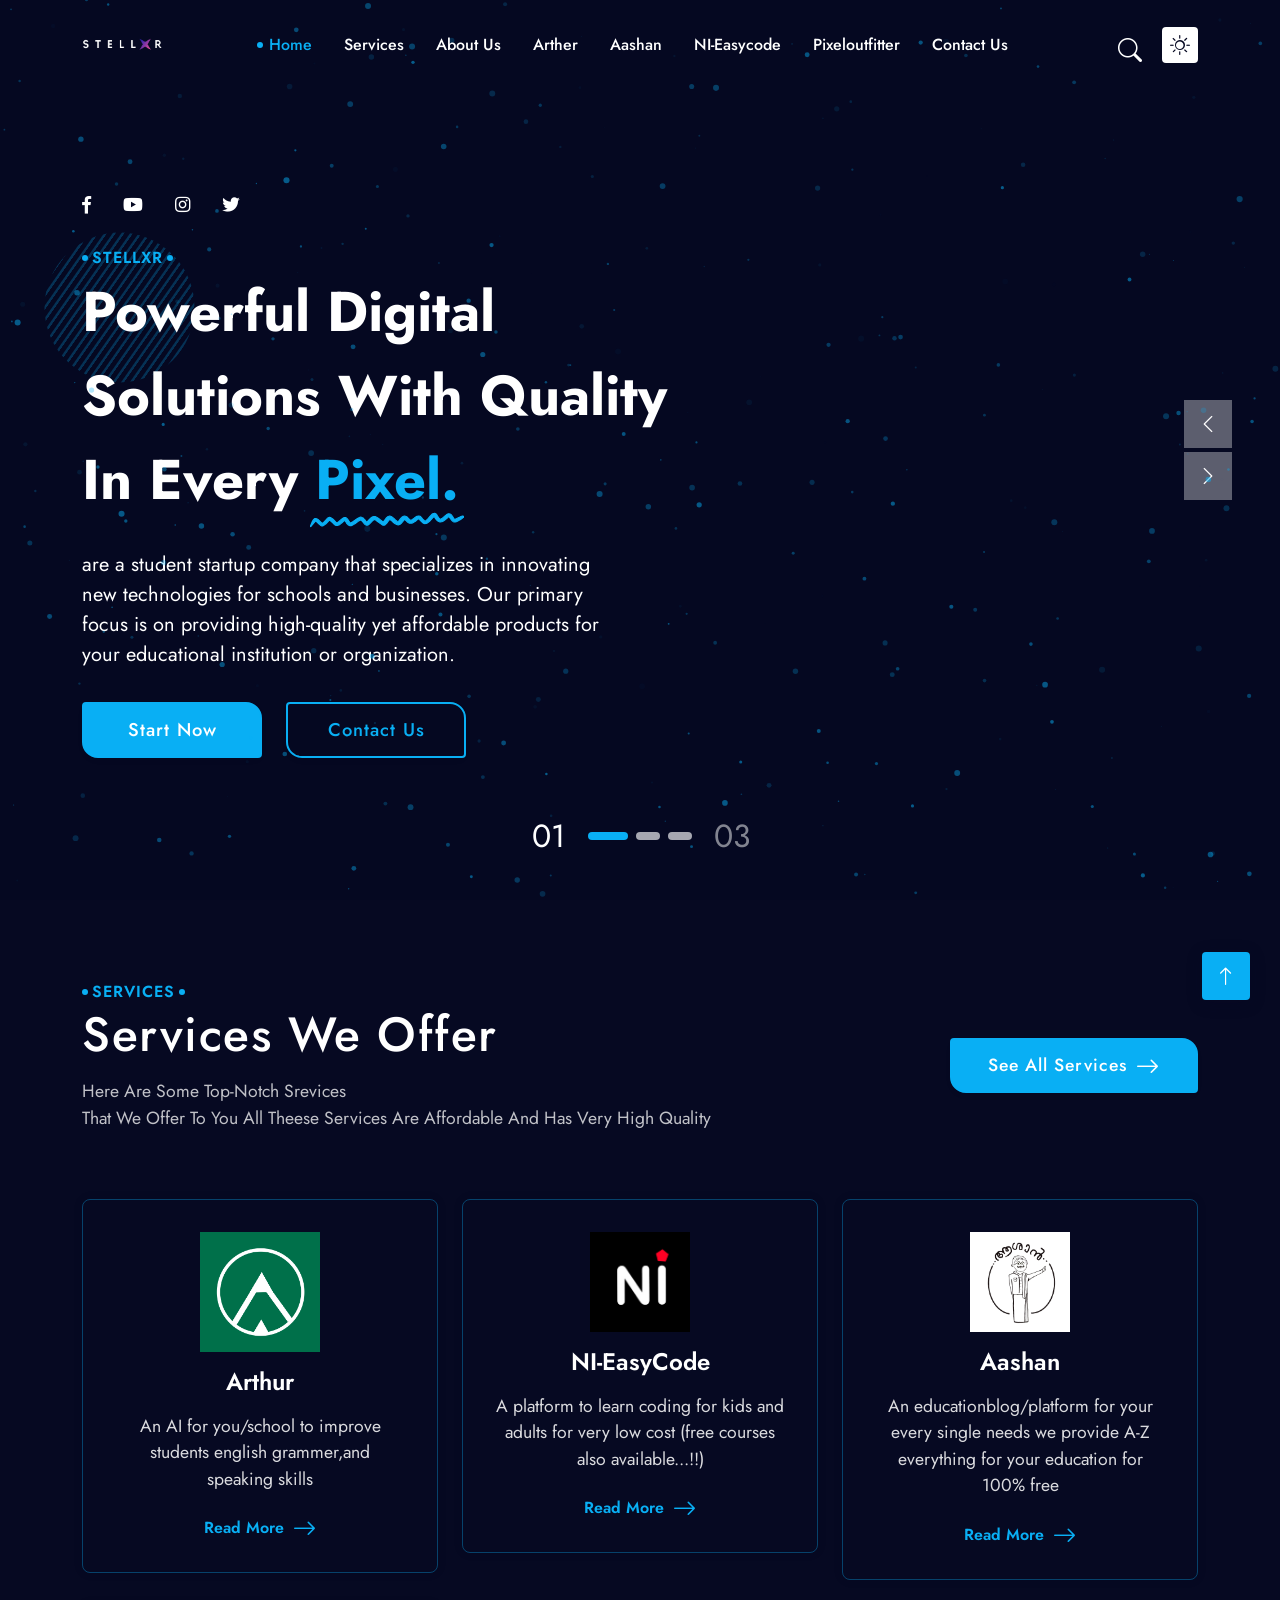
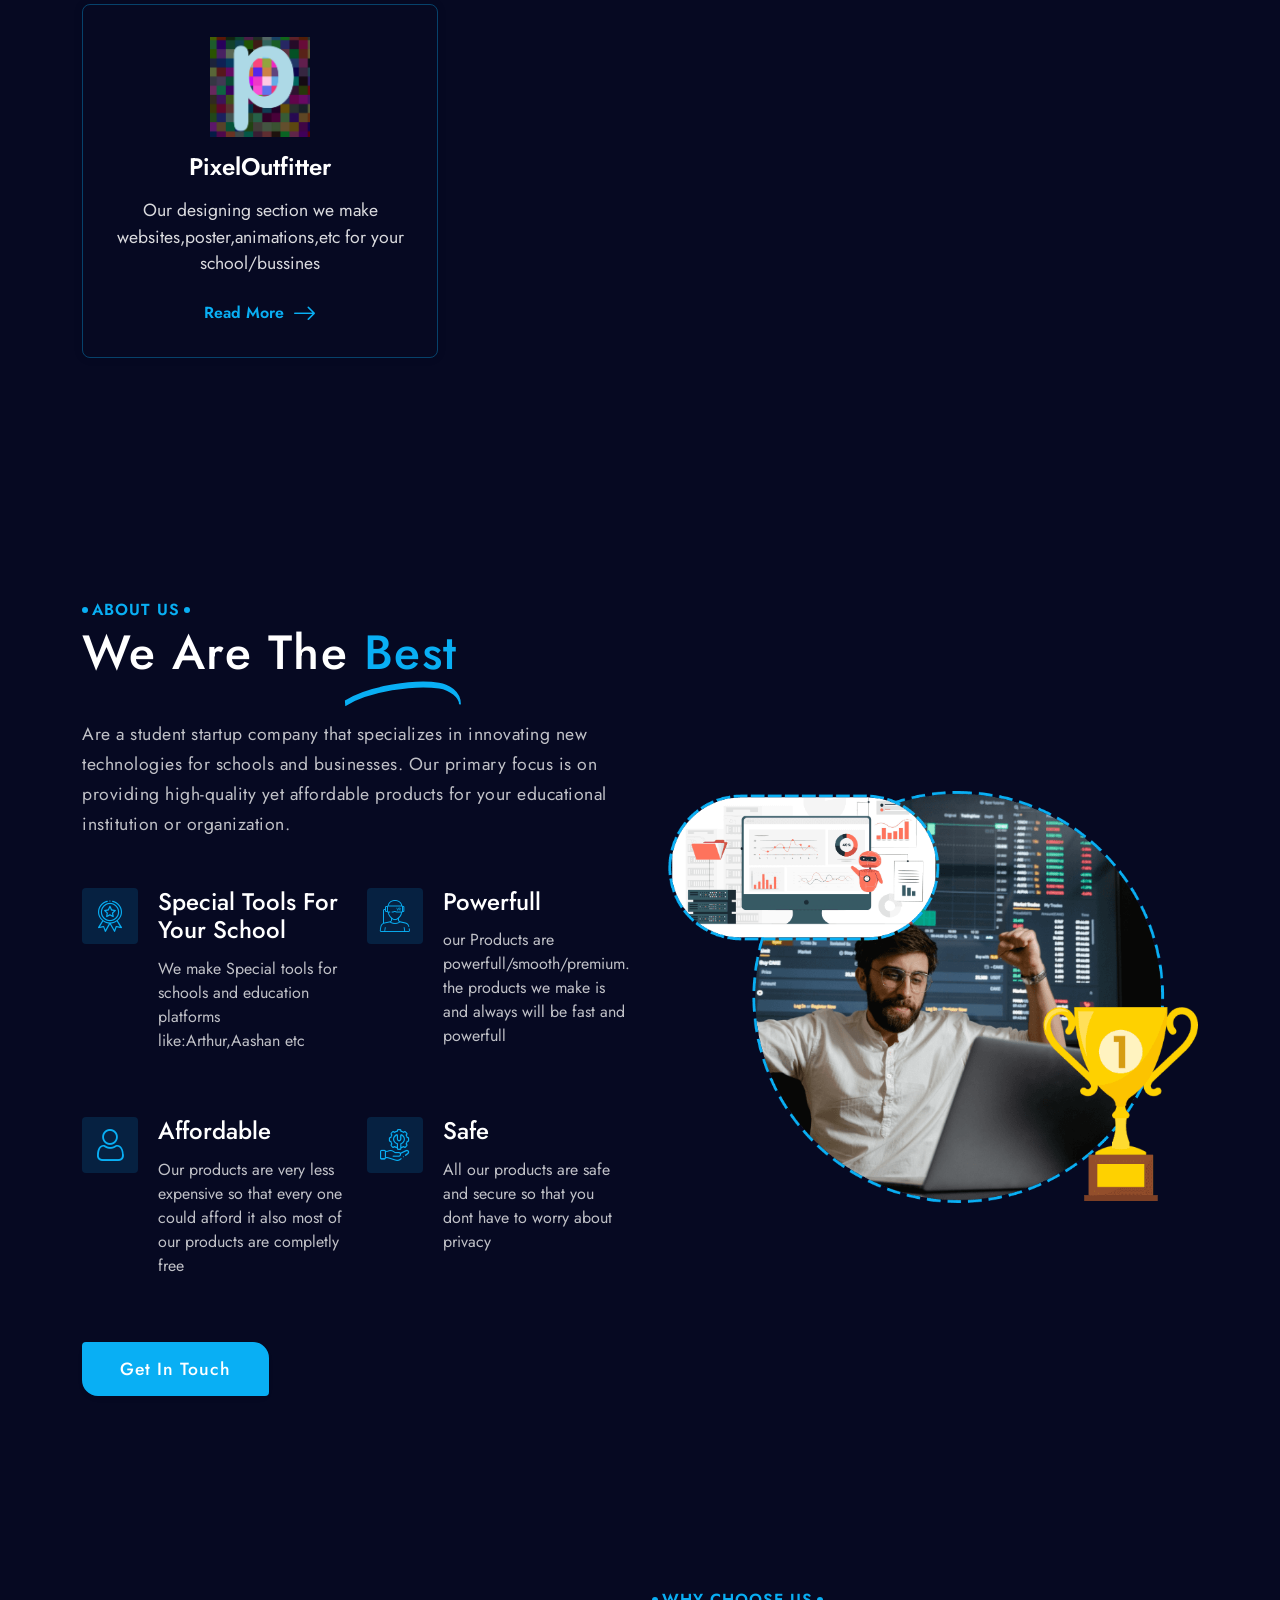
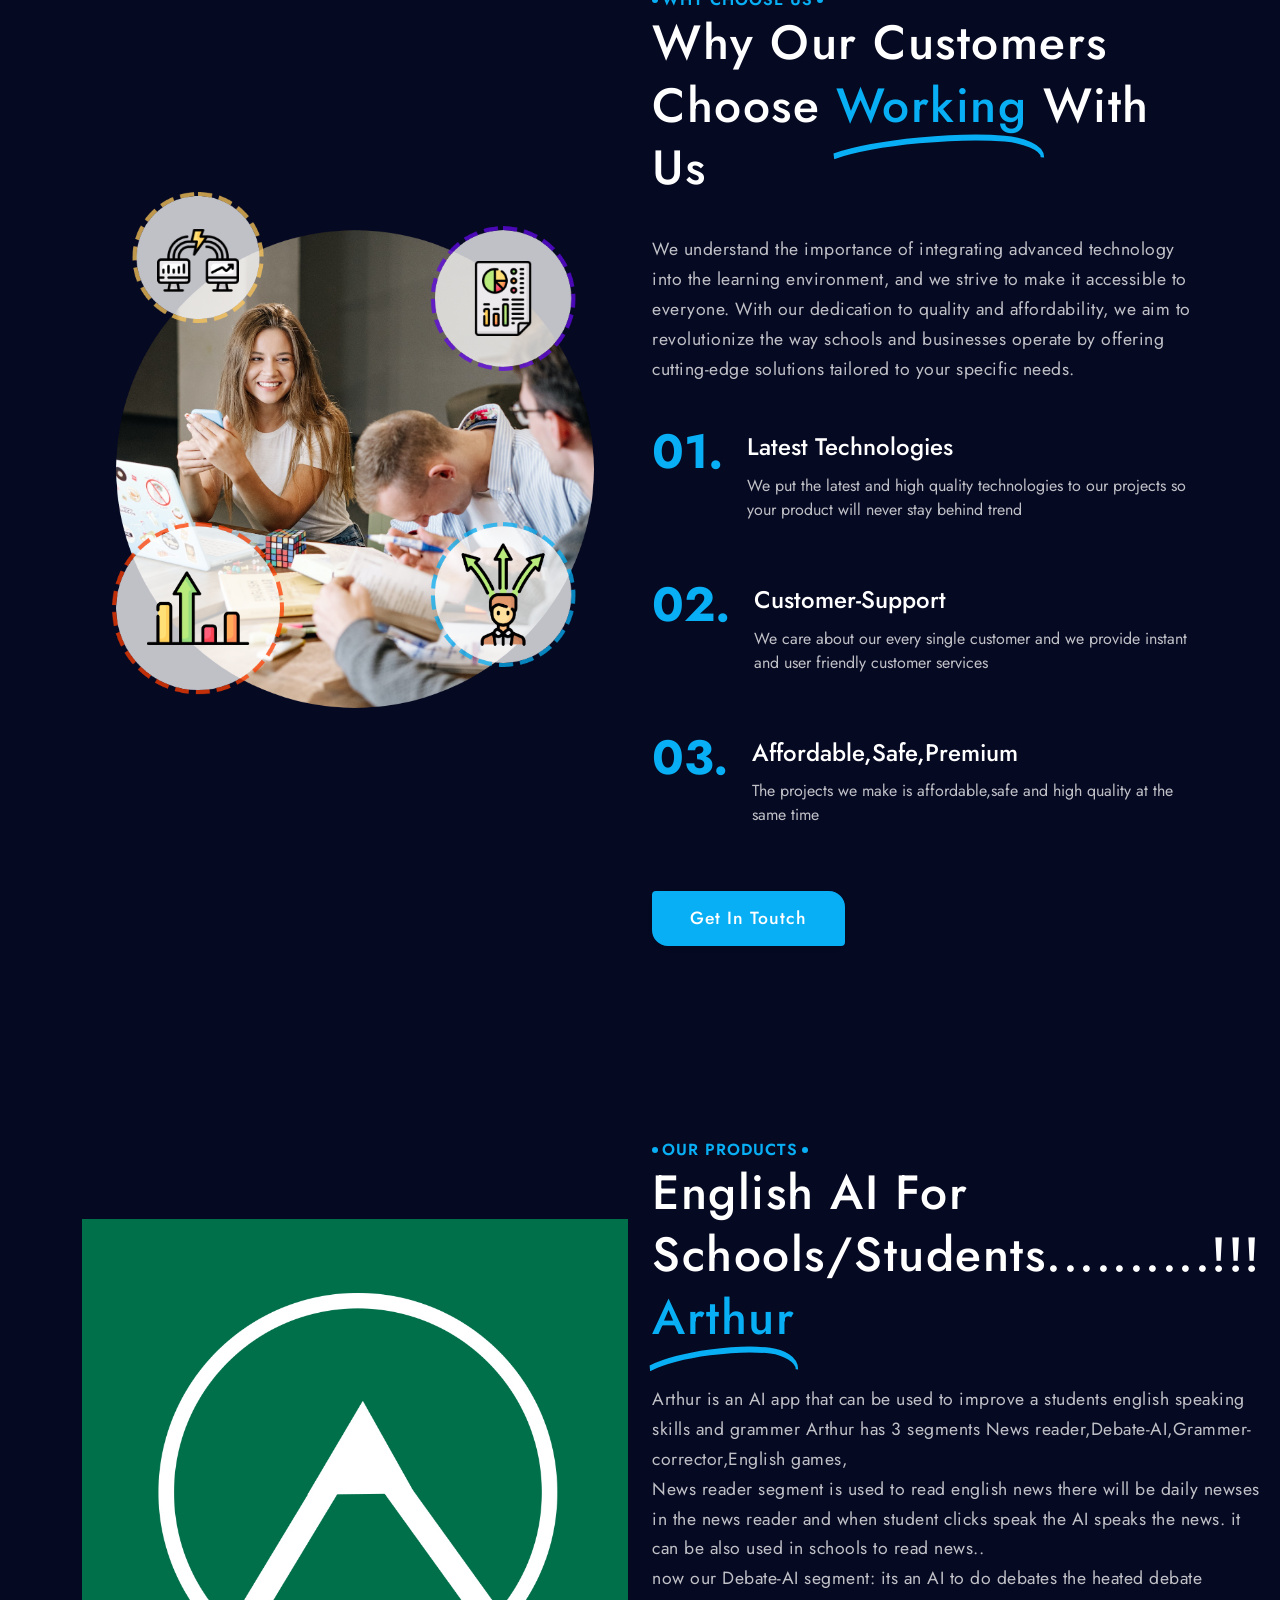
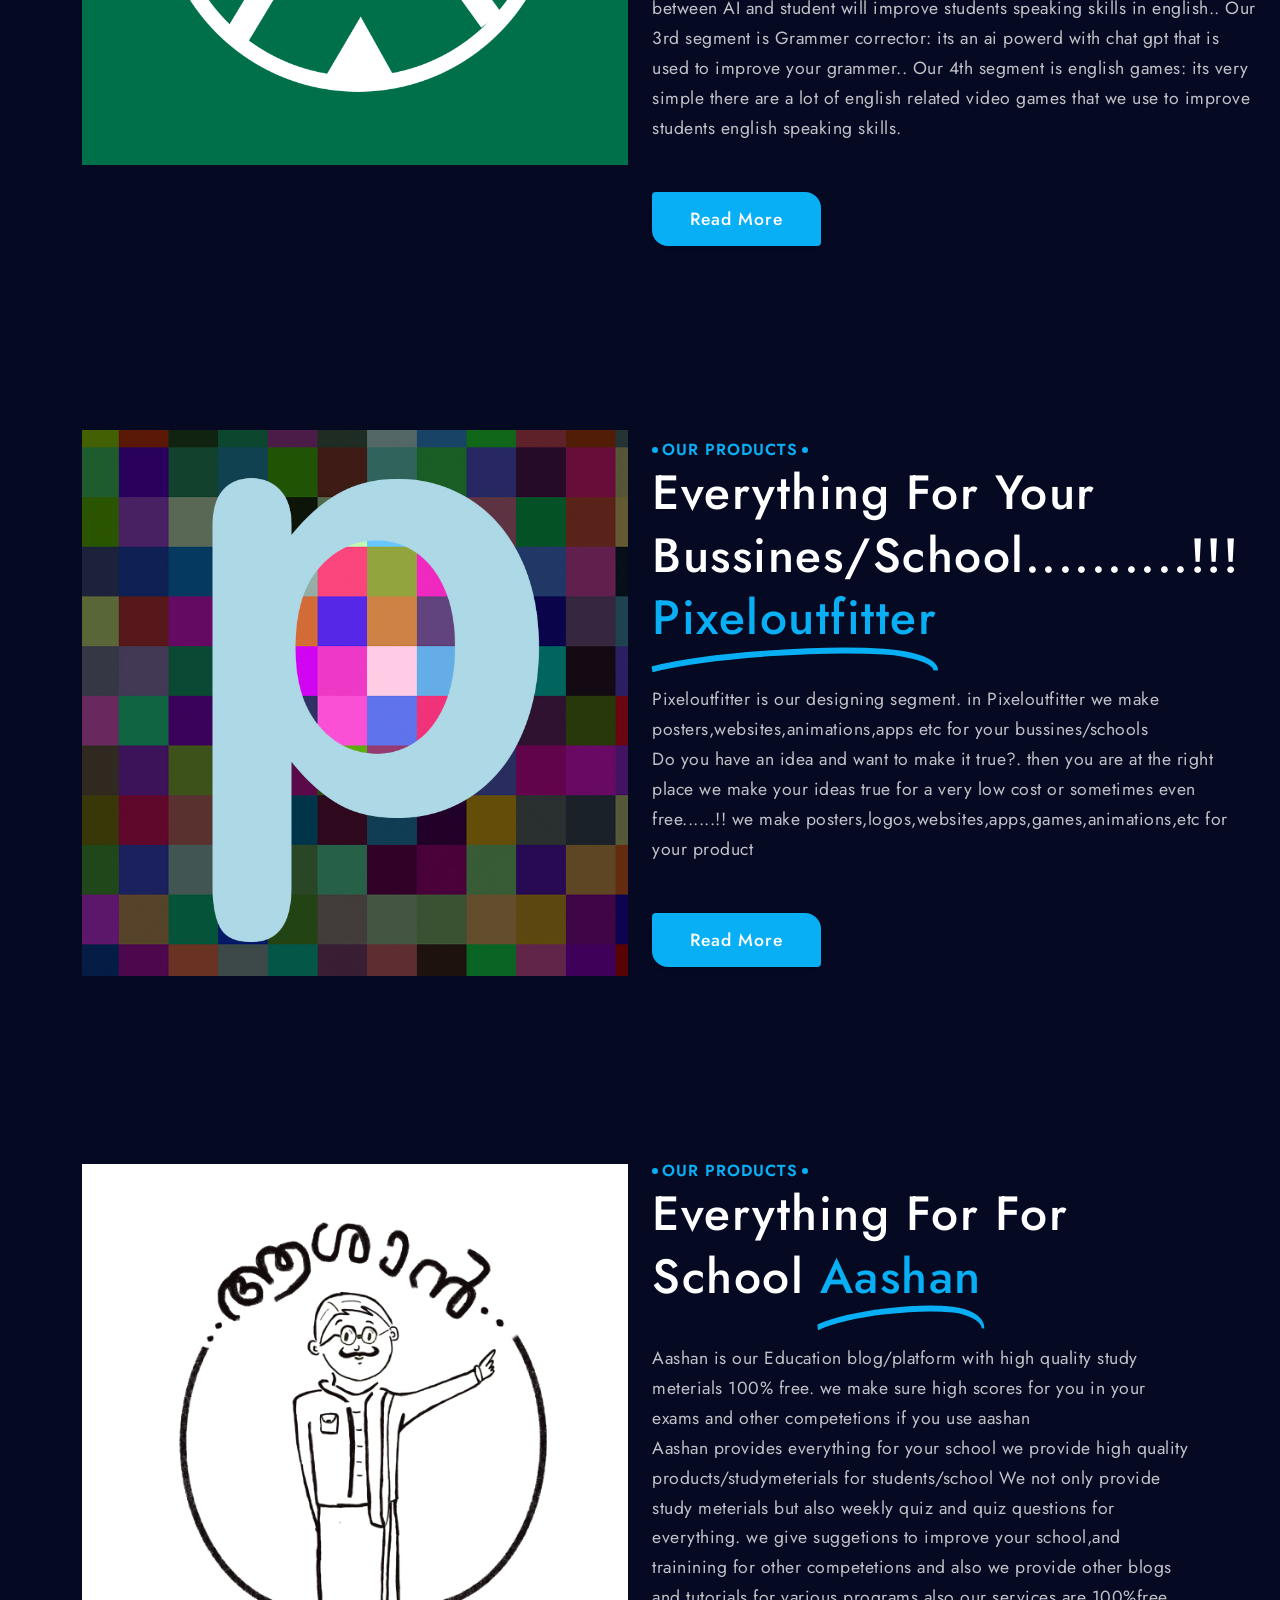
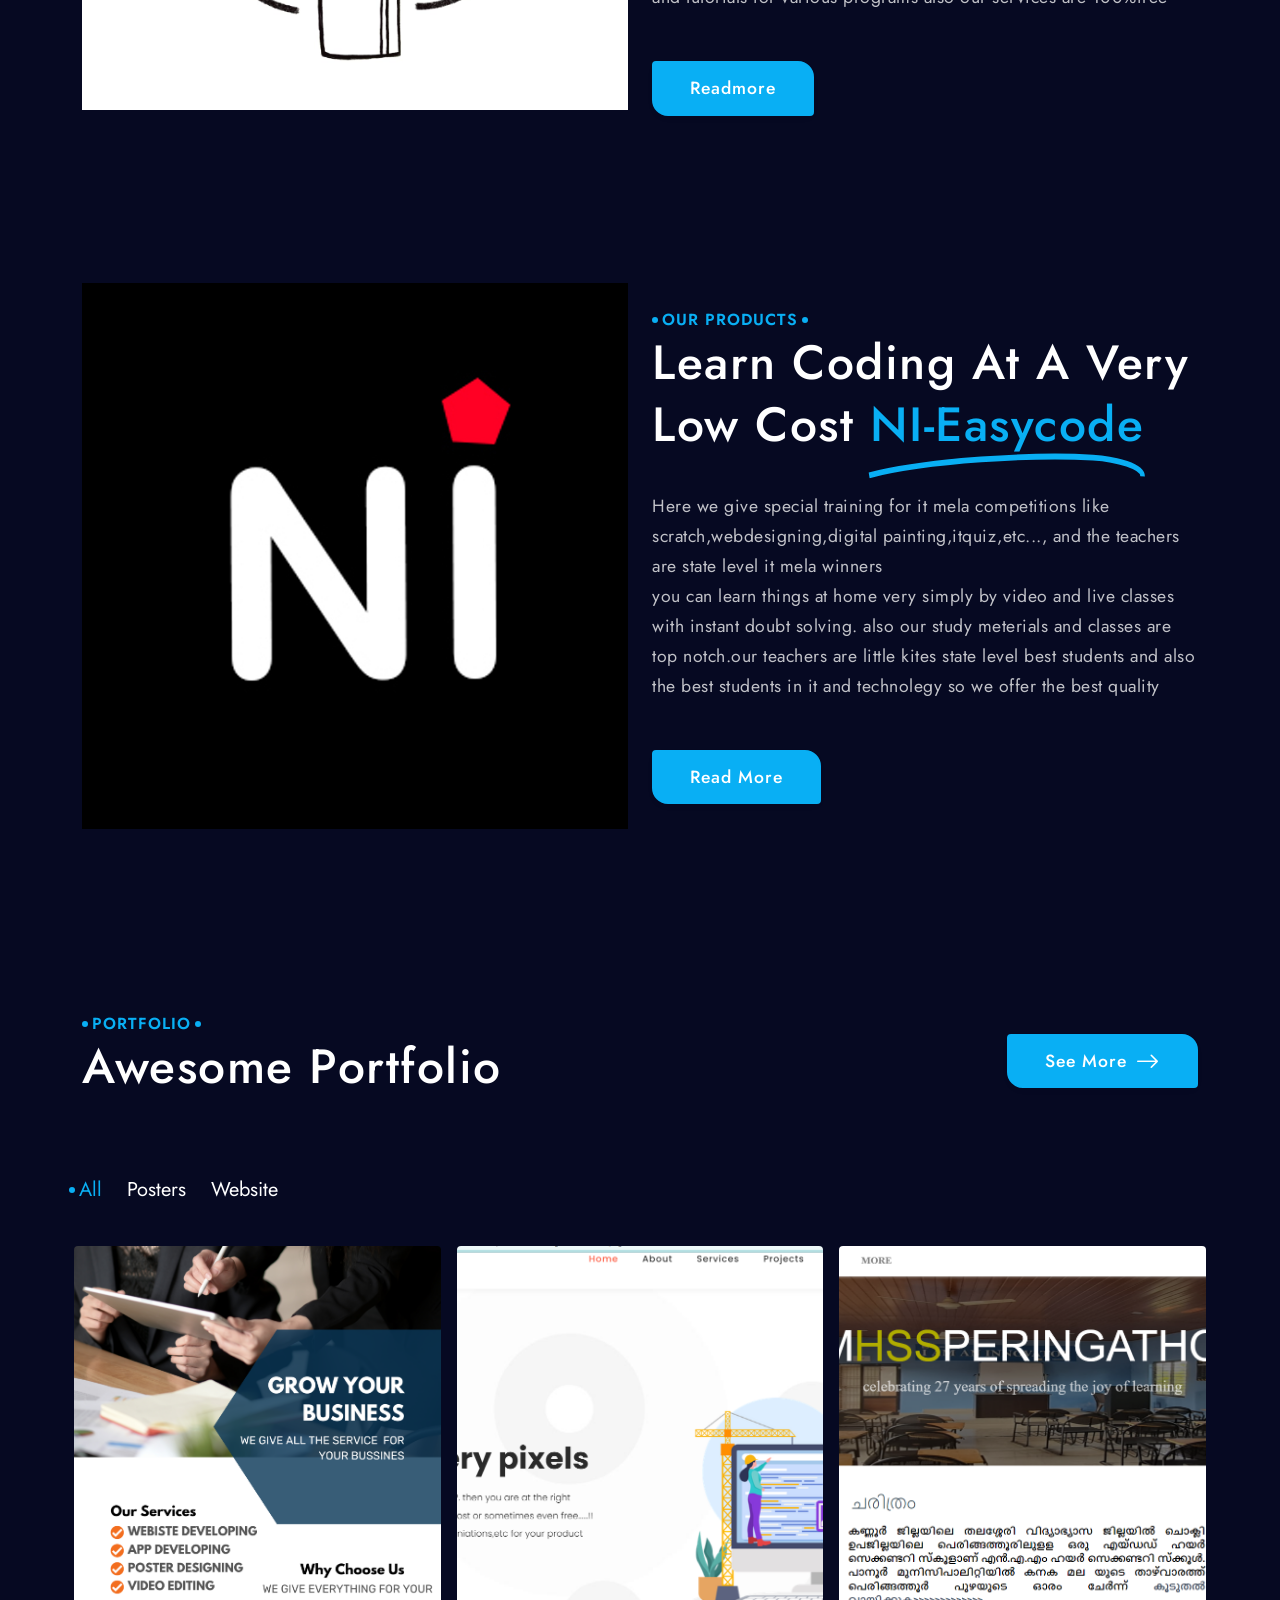
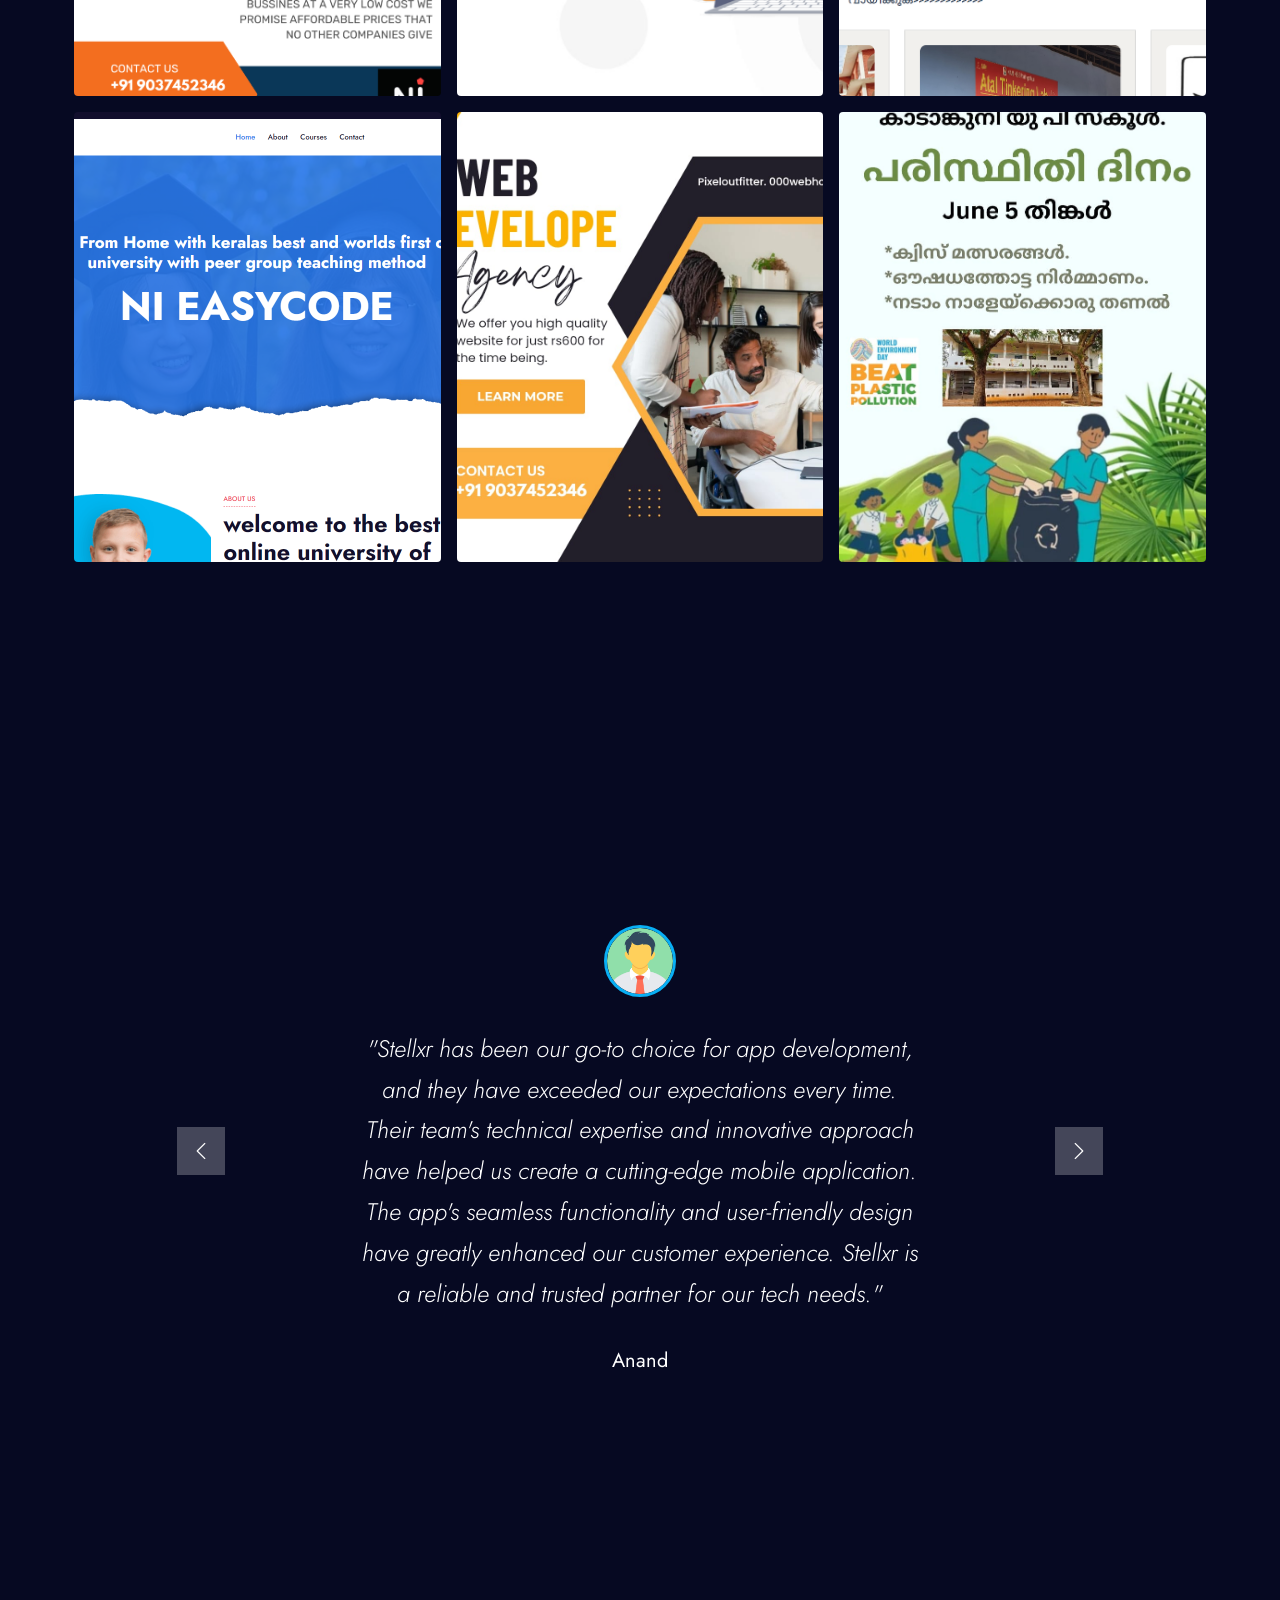
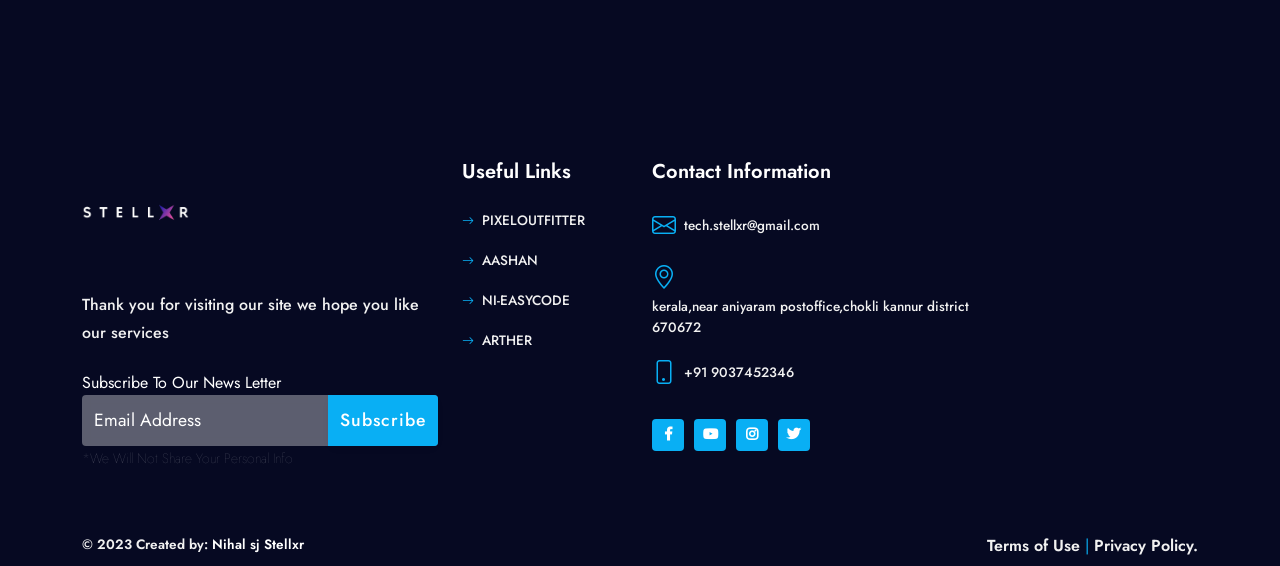
==== index.html @ 20cbc647 "Update index.html" ====
<!DOCTYPE html>
<html lang="zxx">
  <head>
    <meta charset="UTF-8">
    <meta name="viewport" content="width=device-width, initial-scale=1.0">
    <meta name="description" content="stellxr">
    <meta http-equiv="X-UA-Compatible" content="ie=edge">
        
        <!-- fav icon -->
       <link rel="icon" href="stellreal1 (2).png">
        
        
        <!-- bootstarp -->
        <link rel="stylesheet" href="css/vendors/bootstrap.min.css">
        
        <!-- animate.css file -->
        <link rel="stylesheet" href="css/vendors/animate.css">
        
        <!-- Swiper -->
        <link rel="stylesheet" href="css/vendors/swiper-bundle.min.css">
        
        <!-- flaticon -->
        <link rel="stylesheet" href="css/vendors/flaticon/flaticon.css">
        
        <!-- fontAwesome -->
        <link rel="stylesheet" href="css/vendors/all.min.css">
        
        <!-- bootstrap icons -->
        <link rel="stylesheet" href="css/vendors/bootstrap-icons-1.9.1/bootstrap-icons.css">
        
        <!-- Fancybox -->
        <link rel="stylesheet" href="css/vendors/jquery.fancybox.min.css">
        
        <!-- fonts site preconnect -->
        <link rel="preconnect" href="https://fonts.googleapis.com">
        
        <!-- fonts site preconnect -->
        <link rel="preconnect" href="https://fonts.gstatic.com" crossorigin>
        
        <!-- Font Family -->
        <link rel="stylesheet" href="https://fonts.googleapis.com/css2?family=Jost:wght@400;500;600;700;800&amp;display=swap">
        
        <!-- main-LTR -->
        <link rel="stylesheet" href="css/main-LTR.css">
        <title> Stellxr</title>
  </head>
  <body class=" dark-theme ">
    <!--Start Page Header-->
    <header class=" page-header   content-always-light header-basic" id="page-header">
      <div class="header-search-box">
        <div class="close-search"></div>
        <form class="nav-search search-form" role="search" method="get" action="#">
          <div class="search-wrapper"> 
            <label class="search-lbl">Search for:</label>
            <input class="search-input" type="search" placeholder="Search..." name="searchInput" autofocus="autofocus"/>
            <button class="search-btn" type="submit"><i class="bi bi-search icon"></i></button>
          </div>
        </form>
      </div>
      <div class="container">
        <nav class="menu-navbar">
          <div class="header-logo"><a class="logo-link" href="#"><img class="logo-img light-logo" loading="lazy" src="stellreal1 (1).png" alt="logo"/><img class="logo-img  dark-logo" loading="lazy" src="assets/images/logo/logo-dark.png" alt="logo"/></a></div>
          <div class="links menu-wrapper ">
            <ul class="list-js links-list">
              <li class="menu-item has-sub-menu"><a class="menu-link   active" href="index.html">home <i class="  "> </i></a>
      
              </li>
              <li class="menu-item "><a class="menu-link  " href="services.html">services<i class="fas  "> </i></a>
              <li class="menu-item"><a class="menu-link  " href="about-us.html">about us </a></li>
              <li class="menu-item"><a class="menu-link  " href="arthur.html">Arther </a></li>
              <li class="menu-item"><a class="menu-link  " href="aashan.html">Aashan </a></li>
              <li class="menu-item"><a class="menu-link  " href="ni.html">NI-Easycode </a></li>
              <li class="menu-item"><a class="menu-link  " href="px.html">Pixeloutfitter</a></li>
              
            
              </li>
             
        
              <li class="menu-item"><a class="menu-link  " href="contact-us.html">contact us </a></li>
            </ul>
          </div>
          <div class="controls-box">
            <!--Menu Toggler button-->
            <div class="control  menu-toggler"><span></span><span></span><span></span></div>
            <!--search Icon button-->
            <div class="control header-search-btn"><i class="bi bi-search icon"></i></div>
            <!--Dark/Light mode button-->
            <div class="mode-switcher ">
              <div class="switch-inner go-light " title="Switch To Light Mode "><i class="bi bi-sun icon "></i></div>
              <div class="switch-inner go-dark" title="Switch To Dark Mode "><i class="bi bi-moon icon "></i></div>
            </div>
            <!--mini shoping cart-->
          </div>
        </nav>
      </div>
    </header>
    <!--End Page Header-->
    <!-- Start  Page hero-->
    <section class="page-hero hero-swiper-slider fade-effect  d-flex align-items-center" id="page-hero">
      <div class="particles-js  dots" id="particles-js"></div>
      <!--Start  Swiper JS slider-->
      <div class="slider swiper-container">
        <div class="swiper-wrapper ">
          <!--first slider-->
          <div class="swiper-slide"> 
            <div class="slide-bg-img" data-bg-img="https://wallpaperaccess.com/full/2086957.jpg">
              <div class="overlay-color " data-bg-opacity=".35"></div>
            </div>
            <div class="container"> 
              <div class="hero-text-area  content-always-light   ">
                <div class="row ">
                  <div class="col-12   ">
                    <div class="hero-social-icons mb-3 ">
                      <div class="sc-wrapper dir-row sc-flat">
                        <ul class="sc-list">
                          <li class="sc-item " title="Facebook"><a class="sc-link" href="#0" title="social media icon"><i class="fab fa-facebook-f sc-icon"></i></a></li>
                          <li class="sc-item " title="youtube"><a class="sc-link" href="#0" title="social media icon"><i class="fab fa-youtube sc-icon"></i></a></li>
                          <li class="sc-item " title="instagram"><a class="sc-link" href="#0" title="social media icon"><i class="fab fa-instagram sc-icon"></i></a></li>
                          <li class="sc-item " title="twitter"><a class="sc-link" href="#0" title="social media icon"><i class="fab fa-twitter sc-icon"></i></a></li>
                        </ul>
                      </div>
                    </div>
                  </div>
                  <div class="col-12     ">
                    <div class="pre-title">STELLXR    </div>
                  </div>
                  <div class="col-12 col-md-8  col-lg-7   ">
                    <h1 class="slide-title  ">Powerful Digital Solutions With Quality in every   <span class="featured-text">Pixel.  <svg xmlns="http://www.w3.org/2000/svg" class="wavey-underline"  width="1104.664" height="100.188" viewBox="0 0 1104.664 100.188">  <path id="Path_208" data-name="Path 208" d="M1395.385,1568.169a21.357,21.357,0,0,0-7.563,1.667c-5.893,2.122-10,6.516-13.9,10.646-9.685,10.253-18.565,21-27.757,31.568a74.7,74.7,0,0,1-10.36,9.6,40.274,40.274,0,0,1-4.749,2.291c-.58.154-1.151.288-1.731.406l-.07-.018c-.25-.121-.495-.247-.737-.381a69.246,69.246,0,0,1-9.219-8.363c-3.508-3.913-6.856-7.927-10.125-11.993a84.778,84.778,0,0,0-9.754-10.9,33.9,33.9,0,0,0-4.734-3.159,29.755,29.755,0,0,0-3.86-1.468,8.287,8.287,0,0,0-2.416-.514,25.223,25.223,0,0,0-8.575.116,37.238,37.238,0,0,0-6.61,2.031,55.378,55.378,0,0,0-9.6,5.049c-3.359,2.173-6.689,4.371-9.92,6.667-4.873,3.468-9.73,6.936-14.7,10.3a75.464,75.464,0,0,1-10.418,5.482c-.9.256-1.8.477-2.723.657h-.017q-.244-.123-.486-.252a123.025,123.025,0,0,1-14.522-13.025c-2.21-2.214-4.43-4.419-6.738-6.559a56.755,56.755,0,0,0-6.2-5.1,26.416,26.416,0,0,0-8.359-4.113,24.5,24.5,0,0,0-7.131-.829,24.16,24.16,0,0,0-5.9.953,45.529,45.529,0,0,0-4.43,1.659,25.049,25.049,0,0,0-3.88,2.388,43.866,43.866,0,0,0-7.121,6.052c-2.916,2.919-5.559,6.053-8.162,9.179-4.706,5.669-8.674,11.735-13.477,17.349a40.793,40.793,0,0,1-3.312,3.018c-1.77-.869-3.456-1.838-5.139-2.847-2.985-2.082-5.832-4.252-8.629-6.526-3.388-2.745-6.551-5.7-9.714-8.631q-4.449-4.13-8.909-8.259c-1.375-1.268-2.779-2.529-4.242-3.723-3.7-3.034-7.554-6.052-12.161-8.075-1.444-.531-2.887-1.037-4.341-1.534-.4-.091-.805-.191-1.208-.29q-2.3-.312-4.607-.539a24.017,24.017,0,0,0-7.9,1.153,22.473,22.473,0,0,0-4.194,1.633,32.6,32.6,0,0,0-4.823,3.142,25.689,25.689,0,0,0-3.968,3.7,143.436,143.436,0,0,0-9.822,11.674c-2.524,3.4-4.961,6.84-7.4,10.281-2.548,3.581-5.078,7.193-7.894,10.631l-.04-.024c-7.131-4.818-13.964-9.976-20.737-15.134-7.936-6.035-15.519-12.5-24.183-17.809a56.468,56.468,0,0,0-7.219-3.764,57.227,57.227,0,0,0-6.3-2.181,33.858,33.858,0,0,0-6.424-.846c-1.561.083-3.1.241-4.645.465a27.682,27.682,0,0,0-5.648,1.749,56.414,56.414,0,0,0-9.066,5.332,85.607,85.607,0,0,0-10.647,8.746c-7.2,6.686-13.456,14.117-19.865,21.341-1.1,1.186-2.207,2.358-3.38,3.482-.861-.86-1.69-1.744-2.512-2.624-5.094-5.73-9.878-11.655-15.025-17.348-1.866-2.065-3.753-4.105-5.688-6.111a54.566,54.566,0,0,0-4.606-4.17,26.641,26.641,0,0,0-7.464-4.362,19.329,19.329,0,0,0-3.969-1.268,23.247,23.247,0,0,0-5.412-.448,27.049,27.049,0,0,0-9.252,2.189,64.6,64.6,0,0,0-6.807,3.1,188.563,188.563,0,0,0-24.212,15.654c-7.265,5.4-14.36,11-21.938,16.1a58.665,58.665,0,0,1-8.325,4.456c-.832.234-1.648.426-2.5.589-.122,0-.244,0-.367,0l-.144-.033c-.107-.051-.212-.1-.317-.156a41.819,41.819,0,0,1-3.947-3.516,93.708,93.708,0,0,1-5.968-8.2c-1.867-2.852-3.585-5.779-5.432-8.639-3.28-5.091-6.748-10.223-11.767-14.261a20.525,20.525,0,0,0-7.534-3.789,16.866,16.866,0,0,0-4.292-.655,33.2,33.2,0,0,0-5.363.456c-1.316.381-2.612.821-3.87,1.318a27.008,27.008,0,0,0-3.428,1.816c-1.561.954-3.045,2-4.547,3.018a171.305,171.305,0,0,0-17.327,13.979c-5.795,5.153-11.268,10.63-17.718,15.214a48.483,48.483,0,0,1-4.709,2.516c-.392.114-.784.217-1.182.313-5.283-3.993-9.674-8.814-14.118-13.45-4.312-4.477-8.594-9-13.29-13.2-5.284-4.718-11.05-9.369-18.318-11.765a28.559,28.559,0,0,0-7.475-1.194c-1.424.124-2.838.306-4.233.539-1.307.414-2.6.862-3.879,1.343a33.49,33.49,0,0,0-5.452,3.607,42.418,42.418,0,0,0-4.754,4.833c-3.808,4.195-7.459,8.482-11.241,12.69-2.722,2.866-5.442,5.741-8.334,8.495a110.3,110.3,0,0,1-12.253,10.513c-.676.4-1.355.765-2.053,1.107-3.421-2.787-6.435-5.972-9.5-9.025s-6.12-6.1-9.273-9.071c-4.98-4.685-10.205-9.336-16.334-12.951a29.591,29.591,0,0,0-7.347-3.325,14.36,14.36,0,0,0-4.086-.688c-.491-.05-.992-.091-1.493-.141a36.093,36.093,0,0,0-3.782.489c-1.158.39-2.3.8-3.417,1.26a11.837,11.837,0,0,0-3.684,2.786,38.113,38.113,0,0,0-4.145,5.257,156.759,156.759,0,0,0-12.012,22.046c-1.651,3.549-3.016,7.172-4.371,10.8-.639,1.733-1.16,3.5-1.876,5.207-1.062,2.545-2.1,5.082-3.271,7.595a1.894,1.894,0,0,0,1.1,2.28,2.668,2.668,0,0,0,3.261-.73c2.73-3.971,5.716-7.736,8.859-11.475,2.878-3.424,5.933-6.749,8.919-10.107,5.268-5.9,10.466-11.851,15.731-17.75.333.183.663.37.993.562,7.6,5.265,13.967,11.673,20.286,17.984,2.485,2.479,4.94,4.983,7.484,7.421,2.515,2.413,5.019,4.933,8.261,6.707a18.993,18.993,0,0,0,6.217,2.173,21.641,21.641,0,0,0,10.373-.9c7.366-2.421,12.926-7.346,18.426-11.964,3.006-2.529,5.727-5.365,8.5-8.093,5.2-5.118,10.08-10.457,14.958-15.8,1.527-1.616,3.039-3.23,4.73-4.709.706.36,1.393.741,2.075,1.144,7.925,5.608,14.364,12.627,20.846,19.375,3.2,3.325,6.424,6.625,9.822,9.808a45.086,45.086,0,0,0,7.966,6.128,11.269,11.269,0,0,0,2.259,1.135c.874.316,1.748.622,2.623.937a12.809,12.809,0,0,0,4.155.68,26.906,26.906,0,0,0,11.226-1.4c7.927-2.57,14.409-7.429,20.283-12.47,3.094-2.653,6.07-5.414,9.125-8.093a234.791,234.791,0,0,1,18.358-14.822c4.517,5.537,7.877,11.693,11.747,17.551a73.925,73.925,0,0,0,7.5,9.568,51.738,51.738,0,0,0,4.686,4.46,29.5,29.5,0,0,0,3.427,2.363,24.359,24.359,0,0,0,5.3,2.421c5.706,2.032,12.306,1.617,18.023-.165,8.035-2.5,14.615-7.147,21.118-11.707,3.084-2.164,6.079-4.42,9.075-6.667,5.769-4.312,11.51-8.631,17.485-12.724a113.949,113.949,0,0,1,16.474-8.936,64.641,64.641,0,0,1,8.45,7.941c4.85,5.48,9.537,11.053,14.432,16.5a87.007,87.007,0,0,0,9.341,9.427,26.069,26.069,0,0,0,3.055,2.073,10.084,10.084,0,0,0,3.536,1.467,13.307,13.307,0,0,0,4.862.913,29.729,29.729,0,0,0,5.353-.639c3.418-.746,6.267-2.795,8.919-4.618a39.946,39.946,0,0,0,5.019-4.428c5.363-5.2,10.038-10.894,15.274-16.185a121.467,121.467,0,0,1,16.741-14.571c.87-.521,1.749-1.014,2.662-1.475l.276.073a51.763,51.763,0,0,1,6.551,3.257c6.848,4.661,13.244,9.761,19.747,14.756,7.259,5.572,14.665,11.069,22.317,16.243a57.253,57.253,0,0,0,8.819,5.281,20.68,20.68,0,0,0,9.312,1.883,19.363,19.363,0,0,0,7.406-1.7,42.414,42.414,0,0,0,5.382-3.3,20.763,20.763,0,0,0,2.161-1.924c1.454-1.393,2.741-2.926,4.077-4.394,1.325-1.451,2.485-3.01,3.673-4.544,1.463-1.881,2.878-3.78,4.293-5.687,4.834-6.49,9.512-13.021,14.91-19.18.555-.552,1.122-1.089,1.708-1.61.1.057.209.115.313.173,6.282,4.5,11.65,9.908,17.2,15.02a163.615,163.615,0,0,0,18.485,15.231c2.269,1.55,4.6,3.027,6.945,4.486a47.181,47.181,0,0,0,6.3,3.283,27.077,27.077,0,0,0,11.138,2.255,24.392,24.392,0,0,0,9.577-2.23,41.8,41.8,0,0,0,7.868-4.934,53.288,53.288,0,0,0,7.15-7.2c1.327-1.509,2.614-3.052,3.841-4.618,4.5-5.763,8.879-11.569,13.724-17.12,1.206-1.237,2.419-2.456,3.718-3.613,2.214,1.819,4.255,3.788,6.308,5.75,2.367,2.255,4.656,4.56,7,6.824,2.219,2.139,4.468,4.286,6.884,6.277.757.621,1.523,1.243,2.279,1.865a55.074,55.074,0,0,0,6.394,4.32,20.453,20.453,0,0,0,4.43,1.774,14.3,14.3,0,0,0,3.242.912c4.007.87,8.064.415,12.061-.158a34.471,34.471,0,0,0,7.5-2.321,63.157,63.157,0,0,0,6.434-2.977,109.528,109.528,0,0,0,10.53-6.592c2.848-1.948,5.687-3.913,8.437-5.952,5.157-3.823,10.248-7.693,15.573-11.348,1.425-.856,2.851-1.677,4.356-2.4a46.694,46.694,0,0,1,3.826,3.609c5.82,6.463,11.621,12.927,17.91,19.072a76.822,76.822,0,0,0,7.387,6.351,26.97,26.97,0,0,0,8.683,4.552,25.388,25.388,0,0,0,11.629.556,46.95,46.95,0,0,0,8.094-2.454,37.83,37.83,0,0,0,8.408-4.561,81.5,81.5,0,0,0,8.349-6.807c3.378-3.018,6.335-6.434,9.36-9.7,2.8-3.017,5.569-6.052,8.369-9.07,3.034-3.266,6.07-6.534,9.164-9.759,1.748-1.807,3.5-3.615,5.264-5.406,1.345-1.375,2.7-2.738,4.142-4.033,1.959,2.939,3.523,6.068,5.287,9.091a102.254,102.254,0,0,0,7.357,11.152,73.1,73.1,0,0,0,9.45,9.916,54.363,54.363,0,0,0,4.38,3.4,37.472,37.472,0,0,0,6.885,4,27.526,27.526,0,0,0,6.9,1.948,28.637,28.637,0,0,0,4.765.4,38.314,38.314,0,0,0,6.521-.713,34.284,34.284,0,0,0,7.22-2.255,55.5,55.5,0,0,0,7.534-3.673c8.564-4.892,15.921-11.276,23.14-17.478,2.564-2.2,5.1-4.427,7.642-6.642,2.695-2.334,5.41-4.692,8.34-6.825.169.152.337.308.5.465,2.514,3,4.676,6.19,7,9.3,2.23,2.993,4.509,5.961,6.807,8.921,2.092,2.7,4.243,5.423,6.561,8a54.978,54.978,0,0,0,7.072,7.13,18.737,18.737,0,0,0,6.876,3.467,26.353,26.353,0,0,0,10.47.3,71.973,71.973,0,0,0,15.814-5.315c2.74-1.193,5.363-2.537,8.015-3.863,3.841-1.924,7.524-4.022,11.236-6.111,1.474-.829,2.859-1.774,4.273-2.661,2.22-1.394,4.538-2.737,6.66-4.246,1.7-1.2,3.388-2.421,5.077-3.631,2.614-1.874,4.922-3.972,7.368-6a5.547,5.547,0,0,0,1.149-7.545,7.359,7.359,0,0,0-4.411-2.869,9.332,9.332,0,0,0-5.687.63c-.386.141-.768.284-1.152.427-2.566.891-5.157,1.755-7.609,2.84-2.092.928-4.194,1.857-6.286,2.786-3.252,1.442-6.345,3.159-9.488,4.742-8.387,4.231-16.5,8.768-25.376,12.235-1.145.358-2.293.671-3.47.941q-.555-.505-1.08-1.033a179.832,179.832,0,0,1-11.553-16.28c-2.043-3.109-4.107-6.193-6.228-9.261a49.911,49.911,0,0,0-3.281-4.17c-.933-1.054-1.9-2.09-2.9-3.1a24.214,24.214,0,0,0-20.44-6.153c-7.593,1.269-13.319,6.128-18.564,10.613-2.878,2.463-5.648,5-8.447,7.529a194.132,194.132,0,0,1-19.2,15.756,54.882,54.882,0,0,1-7.621,3.938c-.888.246-1.764.449-2.673.624-.143,0-.286.006-.43.006-.308-.063-.612-.133-.916-.209-.712-.338-1.4-.7-2.069-1.094a58.392,58.392,0,0,1-7.122-6.2,70.261,70.261,0,0,1-7.978-11.366c-1.778-3.168-3.477-6.368-5.225-9.552a26.78,26.78,0,0,0-9.774-10.63,21.285,21.285,0,0,0-6.944-2.544,22.865,22.865,0,0,0-4.153-.379c-.164,0-.328,0-.493.005Zm-2.8,18.564a9.723,9.723,0,0,1,1.384.495q-.693-.246-1.384-.495Zm7.023.141q-.51.184-1.025.367.5-.2,1.025-.367Zm100.709,4.264-.2.022.2-.022Zm1.365.167.107.038-.107-.037Zm-.949.133,0,0-.126.044.124-.046Zm-216.174,15.218,0,0c-.139.017-.278.032-.416.047.137-.019.274-.036.411-.05Zm1.107.139c.114.04.227.082.338.127l-.348-.123.01,0Zm-.411.191q.348.219.68.459l-.691-.453.011-.006Zm-105.625,1.694q.443.139.868.31l-.868-.31Zm-100.207.6-.692.077c.228-.033.46-.059.692-.077Zm-1.295.444c.1.014.19.028.284.045l-.3-.033.014-.012Zm364.3.261c-.211.029-.422.053-.633.074l0,0,.629-.072Zm-.653.075h0l-.019,0,.021,0Zm-476.071,1-.841.1c.28-.046.56-.078.841-.1Zm1.352.005c.283.022.566.055.851.1l-.857-.1.006,0Zm-.67.1-1.043.37q.512-.21,1.043-.37Zm575.443.37.324.213-.011,0c-.106-.07-.211-.142-.313-.216Zm1.708.191c-.3.046-.6.08-.9.1h0l.9-.1Zm-673.33,2.85c.182.016.366.035.548.06q-.274-.029-.548-.06Zm-.8.117q.425.134.837.3c-.282-.1-.563-.2-.845-.3l.008,0Zm-222.3.606-.54.062c.179-.026.358-.047.54-.062Zm-2.374.542.014.007-.252.09c.078-.034.159-.066.238-.1Zm.988.215c.066.023.132.048.2.073l-.2-.071v0Zm105.433.264c.17.054.336.113.5.175l-.5-.175Zm6.246.662-.6.068h0q.294-.045.6-.067Zm466.3.208,1.233.438c-.419-.126-.83-.273-1.233-.438Zm-.147.514.648.075c-.216-.021-.432-.045-.648-.075Zm-581.111,1.426c-.421.467-.847.929-1.269,1.39l1.269-1.39Zm684.823,5.083c.547.06,1.1.12,1.641.182a10.366,10.366,0,0,1-1.641-.182Zm-409.006,2.022c-.58.631-1.156,1.264-1.737,1.894.578-.629,1.158-1.265,1.737-1.894Zm220.5,3.282.669.076c-.225-.019-.448-.045-.669-.076Zm-345.858,6.8c.269.18.541.358.812.537-.278-.169-.549-.347-.812-.537Zm-.03.506,1.242.439a12.42,12.42,0,0,1-1.242-.439Zm-97.6.092.5.056c-.167-.016-.334-.034-.5-.056Zm97.8.423c.287.03.574.063.861.1-.288-.024-.574-.055-.861-.1Zm-201.748,2.76.552.36-.016.008c-.182-.118-.361-.24-.536-.368Zm-1.5.564,1.3.145-.017.007-.01,0a9.2,9.2,0,0,1-1.275-.154Zm2.877.092c-.062.008-.125.014-.187.021h0l.189-.02Z" transform="translate(-504.796 -1565.664)" fill="none" stroke="#030303" stroke-width="5"/></svg>  </span><span class="design-element rounded-shape stripes">                 </span></h1>
                  </div>
                  <div class="col-10 col-md-8  col-lg-6   ">
                    <p class="slide-subtitle ">
                      are a student startup company that specializes in innovating new technologies for schools and businesses. Our primary focus is on providing high-quality yet affordable products for your educational institution or organization.
                      
                    </p>
                  </div>
                  <div class="col-12   ">
                    <div class="cta-links-area"><a class=" btn-solid cta-link cta-link-primary  " href="#0">start now</a><a class=" btn-outline cta-link  " href="#0">Contact us</a></div>
                  </div>
                </div>
              </div>
            </div>
          </div>
          <!--second slider-->
          <div class="swiper-slide"> 
            <div class="slide-bg-img" data-bg-img="https://images8.alphacoders.com/108/1083239.jpg">
              <div class="overlay-color" data-bg-opacity=".35"></div>
            </div>
            <div class="container">
              <div class="hero-text-area  content-always-light   ">
                <div class="row">
                  <div class="col-12   ">
                    <div class="hero-social-icons mb-3 ">
                      <div class="sc-wrapper dir-row sc-flat">
                        <ul class="sc-list">
                          <li class="sc-item " title="Facebook"><a class="sc-link" href="#0" title="social media icon"><i class="fab fa-facebook-f sc-icon"></i></a></li>
                          <li class="sc-item " title="youtube"><a class="sc-link" href="#0" title="social media icon"><i class="fab fa-youtube sc-icon"></i></a></li>
                          <li class="sc-item " title="instagram"><a class="sc-link" href="#0" title="social media icon"><i class="fab fa-instagram sc-icon"></i></a></li>
                          <li class="sc-item " title="twitter"><a class="sc-link" href="#0" title="social media icon"><i class="fab fa-twitter sc-icon"></i></a></li>
                        </ul>
                      </div>
                    </div>
                  </div>
                  <div class="col-12     ">
                    <div class="pre-title">STELLXR          </div>
                  </div>
                  <div class="col-12  col-md-8 col-lg-7   ">
                    <h1 class="slide-title  ">WANT TO IMPROVE YOUR <span class="featured-text">SCHOOL? <svg xmlns="http://www.w3.org/2000/svg" class="wavey-underline"  width="1104.664" height="100.188" viewBox="0 0 1104.664 100.188">  <path id="Path_208" data-name="Path 208" d="M1395.385,1568.169a21.357,21.357,0,0,0-7.563,1.667c-5.893,2.122-10,6.516-13.9,10.646-9.685,10.253-18.565,21-27.757,31.568a74.7,74.7,0,0,1-10.36,9.6,40.274,40.274,0,0,1-4.749,2.291c-.58.154-1.151.288-1.731.406l-.07-.018c-.25-.121-.495-.247-.737-.381a69.246,69.246,0,0,1-9.219-8.363c-3.508-3.913-6.856-7.927-10.125-11.993a84.778,84.778,0,0,0-9.754-10.9,33.9,33.9,0,0,0-4.734-3.159,29.755,29.755,0,0,0-3.86-1.468,8.287,8.287,0,0,0-2.416-.514,25.223,25.223,0,0,0-8.575.116,37.238,37.238,0,0,0-6.61,2.031,55.378,55.378,0,0,0-9.6,5.049c-3.359,2.173-6.689,4.371-9.92,6.667-4.873,3.468-9.73,6.936-14.7,10.3a75.464,75.464,0,0,1-10.418,5.482c-.9.256-1.8.477-2.723.657h-.017q-.244-.123-.486-.252a123.025,123.025,0,0,1-14.522-13.025c-2.21-2.214-4.43-4.419-6.738-6.559a56.755,56.755,0,0,0-6.2-5.1,26.416,26.416,0,0,0-8.359-4.113,24.5,24.5,0,0,0-7.131-.829,24.16,24.16,0,0,0-5.9.953,45.529,45.529,0,0,0-4.43,1.659,25.049,25.049,0,0,0-3.88,2.388,43.866,43.866,0,0,0-7.121,6.052c-2.916,2.919-5.559,6.053-8.162,9.179-4.706,5.669-8.674,11.735-13.477,17.349a40.793,40.793,0,0,1-3.312,3.018c-1.77-.869-3.456-1.838-5.139-2.847-2.985-2.082-5.832-4.252-8.629-6.526-3.388-2.745-6.551-5.7-9.714-8.631q-4.449-4.13-8.909-8.259c-1.375-1.268-2.779-2.529-4.242-3.723-3.7-3.034-7.554-6.052-12.161-8.075-1.444-.531-2.887-1.037-4.341-1.534-.4-.091-.805-.191-1.208-.29q-2.3-.312-4.607-.539a24.017,24.017,0,0,0-7.9,1.153,22.473,22.473,0,0,0-4.194,1.633,32.6,32.6,0,0,0-4.823,3.142,25.689,25.689,0,0,0-3.968,3.7,143.436,143.436,0,0,0-9.822,11.674c-2.524,3.4-4.961,6.84-7.4,10.281-2.548,3.581-5.078,7.193-7.894,10.631l-.04-.024c-7.131-4.818-13.964-9.976-20.737-15.134-7.936-6.035-15.519-12.5-24.183-17.809a56.468,56.468,0,0,0-7.219-3.764,57.227,57.227,0,0,0-6.3-2.181,33.858,33.858,0,0,0-6.424-.846c-1.561.083-3.1.241-4.645.465a27.682,27.682,0,0,0-5.648,1.749,56.414,56.414,0,0,0-9.066,5.332,85.607,85.607,0,0,0-10.647,8.746c-7.2,6.686-13.456,14.117-19.865,21.341-1.1,1.186-2.207,2.358-3.38,3.482-.861-.86-1.69-1.744-2.512-2.624-5.094-5.73-9.878-11.655-15.025-17.348-1.866-2.065-3.753-4.105-5.688-6.111a54.566,54.566,0,0,0-4.606-4.17,26.641,26.641,0,0,0-7.464-4.362,19.329,19.329,0,0,0-3.969-1.268,23.247,23.247,0,0,0-5.412-.448,27.049,27.049,0,0,0-9.252,2.189,64.6,64.6,0,0,0-6.807,3.1,188.563,188.563,0,0,0-24.212,15.654c-7.265,5.4-14.36,11-21.938,16.1a58.665,58.665,0,0,1-8.325,4.456c-.832.234-1.648.426-2.5.589-.122,0-.244,0-.367,0l-.144-.033c-.107-.051-.212-.1-.317-.156a41.819,41.819,0,0,1-3.947-3.516,93.708,93.708,0,0,1-5.968-8.2c-1.867-2.852-3.585-5.779-5.432-8.639-3.28-5.091-6.748-10.223-11.767-14.261a20.525,20.525,0,0,0-7.534-3.789,16.866,16.866,0,0,0-4.292-.655,33.2,33.2,0,0,0-5.363.456c-1.316.381-2.612.821-3.87,1.318a27.008,27.008,0,0,0-3.428,1.816c-1.561.954-3.045,2-4.547,3.018a171.305,171.305,0,0,0-17.327,13.979c-5.795,5.153-11.268,10.63-17.718,15.214a48.483,48.483,0,0,1-4.709,2.516c-.392.114-.784.217-1.182.313-5.283-3.993-9.674-8.814-14.118-13.45-4.312-4.477-8.594-9-13.29-13.2-5.284-4.718-11.05-9.369-18.318-11.765a28.559,28.559,0,0,0-7.475-1.194c-1.424.124-2.838.306-4.233.539-1.307.414-2.6.862-3.879,1.343a33.49,33.49,0,0,0-5.452,3.607,42.418,42.418,0,0,0-4.754,4.833c-3.808,4.195-7.459,8.482-11.241,12.69-2.722,2.866-5.442,5.741-8.334,8.495a110.3,110.3,0,0,1-12.253,10.513c-.676.4-1.355.765-2.053,1.107-3.421-2.787-6.435-5.972-9.5-9.025s-6.12-6.1-9.273-9.071c-4.98-4.685-10.205-9.336-16.334-12.951a29.591,29.591,0,0,0-7.347-3.325,14.36,14.36,0,0,0-4.086-.688c-.491-.05-.992-.091-1.493-.141a36.093,36.093,0,0,0-3.782.489c-1.158.39-2.3.8-3.417,1.26a11.837,11.837,0,0,0-3.684,2.786,38.113,38.113,0,0,0-4.145,5.257,156.759,156.759,0,0,0-12.012,22.046c-1.651,3.549-3.016,7.172-4.371,10.8-.639,1.733-1.16,3.5-1.876,5.207-1.062,2.545-2.1,5.082-3.271,7.595a1.894,1.894,0,0,0,1.1,2.28,2.668,2.668,0,0,0,3.261-.73c2.73-3.971,5.716-7.736,8.859-11.475,2.878-3.424,5.933-6.749,8.919-10.107,5.268-5.9,10.466-11.851,15.731-17.75.333.183.663.37.993.562,7.6,5.265,13.967,11.673,20.286,17.984,2.485,2.479,4.94,4.983,7.484,7.421,2.515,2.413,5.019,4.933,8.261,6.707a18.993,18.993,0,0,0,6.217,2.173,21.641,21.641,0,0,0,10.373-.9c7.366-2.421,12.926-7.346,18.426-11.964,3.006-2.529,5.727-5.365,8.5-8.093,5.2-5.118,10.08-10.457,14.958-15.8,1.527-1.616,3.039-3.23,4.73-4.709.706.36,1.393.741,2.075,1.144,7.925,5.608,14.364,12.627,20.846,19.375,3.2,3.325,6.424,6.625,9.822,9.808a45.086,45.086,0,0,0,7.966,6.128,11.269,11.269,0,0,0,2.259,1.135c.874.316,1.748.622,2.623.937a12.809,12.809,0,0,0,4.155.68,26.906,26.906,0,0,0,11.226-1.4c7.927-2.57,14.409-7.429,20.283-12.47,3.094-2.653,6.07-5.414,9.125-8.093a234.791,234.791,0,0,1,18.358-14.822c4.517,5.537,7.877,11.693,11.747,17.551a73.925,73.925,0,0,0,7.5,9.568,51.738,51.738,0,0,0,4.686,4.46,29.5,29.5,0,0,0,3.427,2.363,24.359,24.359,0,0,0,5.3,2.421c5.706,2.032,12.306,1.617,18.023-.165,8.035-2.5,14.615-7.147,21.118-11.707,3.084-2.164,6.079-4.42,9.075-6.667,5.769-4.312,11.51-8.631,17.485-12.724a113.949,113.949,0,0,1,16.474-8.936,64.641,64.641,0,0,1,8.45,7.941c4.85,5.48,9.537,11.053,14.432,16.5a87.007,87.007,0,0,0,9.341,9.427,26.069,26.069,0,0,0,3.055,2.073,10.084,10.084,0,0,0,3.536,1.467,13.307,13.307,0,0,0,4.862.913,29.729,29.729,0,0,0,5.353-.639c3.418-.746,6.267-2.795,8.919-4.618a39.946,39.946,0,0,0,5.019-4.428c5.363-5.2,10.038-10.894,15.274-16.185a121.467,121.467,0,0,1,16.741-14.571c.87-.521,1.749-1.014,2.662-1.475l.276.073a51.763,51.763,0,0,1,6.551,3.257c6.848,4.661,13.244,9.761,19.747,14.756,7.259,5.572,14.665,11.069,22.317,16.243a57.253,57.253,0,0,0,8.819,5.281,20.68,20.68,0,0,0,9.312,1.883,19.363,19.363,0,0,0,7.406-1.7,42.414,42.414,0,0,0,5.382-3.3,20.763,20.763,0,0,0,2.161-1.924c1.454-1.393,2.741-2.926,4.077-4.394,1.325-1.451,2.485-3.01,3.673-4.544,1.463-1.881,2.878-3.78,4.293-5.687,4.834-6.49,9.512-13.021,14.91-19.18.555-.552,1.122-1.089,1.708-1.61.1.057.209.115.313.173,6.282,4.5,11.65,9.908,17.2,15.02a163.615,163.615,0,0,0,18.485,15.231c2.269,1.55,4.6,3.027,6.945,4.486a47.181,47.181,0,0,0,6.3,3.283,27.077,27.077,0,0,0,11.138,2.255,24.392,24.392,0,0,0,9.577-2.23,41.8,41.8,0,0,0,7.868-4.934,53.288,53.288,0,0,0,7.15-7.2c1.327-1.509,2.614-3.052,3.841-4.618,4.5-5.763,8.879-11.569,13.724-17.12,1.206-1.237,2.419-2.456,3.718-3.613,2.214,1.819,4.255,3.788,6.308,5.75,2.367,2.255,4.656,4.56,7,6.824,2.219,2.139,4.468,4.286,6.884,6.277.757.621,1.523,1.243,2.279,1.865a55.074,55.074,0,0,0,6.394,4.32,20.453,20.453,0,0,0,4.43,1.774,14.3,14.3,0,0,0,3.242.912c4.007.87,8.064.415,12.061-.158a34.471,34.471,0,0,0,7.5-2.321,63.157,63.157,0,0,0,6.434-2.977,109.528,109.528,0,0,0,10.53-6.592c2.848-1.948,5.687-3.913,8.437-5.952,5.157-3.823,10.248-7.693,15.573-11.348,1.425-.856,2.851-1.677,4.356-2.4a46.694,46.694,0,0,1,3.826,3.609c5.82,6.463,11.621,12.927,17.91,19.072a76.822,76.822,0,0,0,7.387,6.351,26.97,26.97,0,0,0,8.683,4.552,25.388,25.388,0,0,0,11.629.556,46.95,46.95,0,0,0,8.094-2.454,37.83,37.83,0,0,0,8.408-4.561,81.5,81.5,0,0,0,8.349-6.807c3.378-3.018,6.335-6.434,9.36-9.7,2.8-3.017,5.569-6.052,8.369-9.07,3.034-3.266,6.07-6.534,9.164-9.759,1.748-1.807,3.5-3.615,5.264-5.406,1.345-1.375,2.7-2.738,4.142-4.033,1.959,2.939,3.523,6.068,5.287,9.091a102.254,102.254,0,0,0,7.357,11.152,73.1,73.1,0,0,0,9.45,9.916,54.363,54.363,0,0,0,4.38,3.4,37.472,37.472,0,0,0,6.885,4,27.526,27.526,0,0,0,6.9,1.948,28.637,28.637,0,0,0,4.765.4,38.314,38.314,0,0,0,6.521-.713,34.284,34.284,0,0,0,7.22-2.255,55.5,55.5,0,0,0,7.534-3.673c8.564-4.892,15.921-11.276,23.14-17.478,2.564-2.2,5.1-4.427,7.642-6.642,2.695-2.334,5.41-4.692,8.34-6.825.169.152.337.308.5.465,2.514,3,4.676,6.19,7,9.3,2.23,2.993,4.509,5.961,6.807,8.921,2.092,2.7,4.243,5.423,6.561,8a54.978,54.978,0,0,0,7.072,7.13,18.737,18.737,0,0,0,6.876,3.467,26.353,26.353,0,0,0,10.47.3,71.973,71.973,0,0,0,15.814-5.315c2.74-1.193,5.363-2.537,8.015-3.863,3.841-1.924,7.524-4.022,11.236-6.111,1.474-.829,2.859-1.774,4.273-2.661,2.22-1.394,4.538-2.737,6.66-4.246,1.7-1.2,3.388-2.421,5.077-3.631,2.614-1.874,4.922-3.972,7.368-6a5.547,5.547,0,0,0,1.149-7.545,7.359,7.359,0,0,0-4.411-2.869,9.332,9.332,0,0,0-5.687.63c-.386.141-.768.284-1.152.427-2.566.891-5.157,1.755-7.609,2.84-2.092.928-4.194,1.857-6.286,2.786-3.252,1.442-6.345,3.159-9.488,4.742-8.387,4.231-16.5,8.768-25.376,12.235-1.145.358-2.293.671-3.47.941q-.555-.505-1.08-1.033a179.832,179.832,0,0,1-11.553-16.28c-2.043-3.109-4.107-6.193-6.228-9.261a49.911,49.911,0,0,0-3.281-4.17c-.933-1.054-1.9-2.09-2.9-3.1a24.214,24.214,0,0,0-20.44-6.153c-7.593,1.269-13.319,6.128-18.564,10.613-2.878,2.463-5.648,5-8.447,7.529a194.132,194.132,0,0,1-19.2,15.756,54.882,54.882,0,0,1-7.621,3.938c-.888.246-1.764.449-2.673.624-.143,0-.286.006-.43.006-.308-.063-.612-.133-.916-.209-.712-.338-1.4-.7-2.069-1.094a58.392,58.392,0,0,1-7.122-6.2,70.261,70.261,0,0,1-7.978-11.366c-1.778-3.168-3.477-6.368-5.225-9.552a26.78,26.78,0,0,0-9.774-10.63,21.285,21.285,0,0,0-6.944-2.544,22.865,22.865,0,0,0-4.153-.379c-.164,0-.328,0-.493.005Zm-2.8,18.564a9.723,9.723,0,0,1,1.384.495q-.693-.246-1.384-.495Zm7.023.141q-.51.184-1.025.367.5-.2,1.025-.367Zm100.709,4.264-.2.022.2-.022Zm1.365.167.107.038-.107-.037Zm-.949.133,0,0-.126.044.124-.046Zm-216.174,15.218,0,0c-.139.017-.278.032-.416.047.137-.019.274-.036.411-.05Zm1.107.139c.114.04.227.082.338.127l-.348-.123.01,0Zm-.411.191q.348.219.68.459l-.691-.453.011-.006Zm-105.625,1.694q.443.139.868.31l-.868-.31Zm-100.207.6-.692.077c.228-.033.46-.059.692-.077Zm-1.295.444c.1.014.19.028.284.045l-.3-.033.014-.012Zm364.3.261c-.211.029-.422.053-.633.074l0,0,.629-.072Zm-.653.075h0l-.019,0,.021,0Zm-476.071,1-.841.1c.28-.046.56-.078.841-.1Zm1.352.005c.283.022.566.055.851.1l-.857-.1.006,0Zm-.67.1-1.043.37q.512-.21,1.043-.37Zm575.443.37.324.213-.011,0c-.106-.07-.211-.142-.313-.216Zm1.708.191c-.3.046-.6.08-.9.1h0l.9-.1Zm-673.33,2.85c.182.016.366.035.548.06q-.274-.029-.548-.06Zm-.8.117q.425.134.837.3c-.282-.1-.563-.2-.845-.3l.008,0Zm-222.3.606-.54.062c.179-.026.358-.047.54-.062Zm-2.374.542.014.007-.252.09c.078-.034.159-.066.238-.1Zm.988.215c.066.023.132.048.2.073l-.2-.071v0Zm105.433.264c.17.054.336.113.5.175l-.5-.175Zm6.246.662-.6.068h0q.294-.045.6-.067Zm466.3.208,1.233.438c-.419-.126-.83-.273-1.233-.438Zm-.147.514.648.075c-.216-.021-.432-.045-.648-.075Zm-581.111,1.426c-.421.467-.847.929-1.269,1.39l1.269-1.39Zm684.823,5.083c.547.06,1.1.12,1.641.182a10.366,10.366,0,0,1-1.641-.182Zm-409.006,2.022c-.58.631-1.156,1.264-1.737,1.894.578-.629,1.158-1.265,1.737-1.894Zm220.5,3.282.669.076c-.225-.019-.448-.045-.669-.076Zm-345.858,6.8c.269.18.541.358.812.537-.278-.169-.549-.347-.812-.537Zm-.03.506,1.242.439a12.42,12.42,0,0,1-1.242-.439Zm-97.6.092.5.056c-.167-.016-.334-.034-.5-.056Zm97.8.423c.287.03.574.063.861.1-.288-.024-.574-.055-.861-.1Zm-201.748,2.76.552.36-.016.008c-.182-.118-.361-.24-.536-.368Zm-1.5.564,1.3.145-.017.007-.01,0a9.2,9.2,0,0,1-1.275-.154Zm2.877.092c-.062.008-.125.014-.187.021h0l.189-.02Z" transform="translate(-504.796 -1565.664)" fill="none" stroke="#030303" stroke-width="5"/></svg></span><span class="design-element rounded-shape stripes"></span></h1>
                  </div>
                  <div class="col-10 col-md-8  col-lg-6   ">
                    <p class="slide-subtitle ">
                      WE PROVIDE HIGH QUALITY PRODUCTS /SERVICES FOR YOUR SCHOOL
                    </p>
                  </div>
                  <div class="col-12   ">
                    <div class="cta-links-area "><a class=" btn-solid cta-link  cta-link-primary  " href="#0">start now</a>
                      <div class="play-btn-row-dir  inverted-colors"><a class="video-link" href="https://www.youtube.com/watch?v=QI4_dGvZ5yE&amp;ab_channel=JUtah" role="button" title="play" data-fancybox="data-fancybox">
                          <div class="play-video-btn">
                            <div class="play-btn"> <i class="fas fa-play icon"></i></div>
                          </div></a></div>
                    </div>
                  </div>
                </div>
              </div>
            </div>
          </div>
          <!--third slider-->
          <div class="swiper-slide"> 
            <div class="slide-bg-img" data-bg-img="https://i.pinimg.com/originals/4d/0b/30/4d0b30a3598f1f0ec404653b173ceebc.png">
              <div class="overlay-color" data-bg-opacity=".35"></div>
            </div>
            <div class="container">
              <div class="hero-text-area  content-always-light   ">
                <div class="row">
                  <div class="col-12   ">
                    <div class="hero-social-icons mb-3 ">
                      <div class="sc-wrapper dir-row sc-flat">
                        <ul class="sc-list">
                          <li class="sc-item " title="Facebook"><a class="sc-link" href="#0" title="social media icon"><i class="fab fa-facebook-f sc-icon"></i></a></li>
                          <li class="sc-item " title="youtube"><a class="sc-link" href="#0" title="social media icon"><i class="fab fa-youtube sc-icon"></i></a></li>
                          <li class="sc-item " title="instagram"><a class="sc-link" href="#0" title="social media icon"><i class="fab fa-instagram sc-icon"></i></a></li>
                          <li class="sc-item " title="twitter"><a class="sc-link" href="#0" title="social media icon"><i class="fab fa-twitter sc-icon"></i></a></li>
                        </ul>
                      </div>
                    </div>
                  </div>
                  <div class="col-12    ">
                    <div class="pre-title">STELLXR          </div>
                  </div>
                  <div class="col-12  col-md-8  col-lg-7  ">
                    <h1 class="slide-title  ">WANT POWERFULL WEBSITES,TOOLS,POSTERS,ETC FOR YOUR <span class="featured-text">BUSSINES! <svg xmlns="http://www.w3.org/2000/svg" class="wavey-underline"  width="1104.664" height="100.188" viewBox="0 0 1104.664 100.188">  <path id="Path_208" data-name="Path 208" d="M1395.385,1568.169a21.357,21.357,0,0,0-7.563,1.667c-5.893,2.122-10,6.516-13.9,10.646-9.685,10.253-18.565,21-27.757,31.568a74.7,74.7,0,0,1-10.36,9.6,40.274,40.274,0,0,1-4.749,2.291c-.58.154-1.151.288-1.731.406l-.07-.018c-.25-.121-.495-.247-.737-.381a69.246,69.246,0,0,1-9.219-8.363c-3.508-3.913-6.856-7.927-10.125-11.993a84.778,84.778,0,0,0-9.754-10.9,33.9,33.9,0,0,0-4.734-3.159,29.755,29.755,0,0,0-3.86-1.468,8.287,8.287,0,0,0-2.416-.514,25.223,25.223,0,0,0-8.575.116,37.238,37.238,0,0,0-6.61,2.031,55.378,55.378,0,0,0-9.6,5.049c-3.359,2.173-6.689,4.371-9.92,6.667-4.873,3.468-9.73,6.936-14.7,10.3a75.464,75.464,0,0,1-10.418,5.482c-.9.256-1.8.477-2.723.657h-.017q-.244-.123-.486-.252a123.025,123.025,0,0,1-14.522-13.025c-2.21-2.214-4.43-4.419-6.738-6.559a56.755,56.755,0,0,0-6.2-5.1,26.416,26.416,0,0,0-8.359-4.113,24.5,24.5,0,0,0-7.131-.829,24.16,24.16,0,0,0-5.9.953,45.529,45.529,0,0,0-4.43,1.659,25.049,25.049,0,0,0-3.88,2.388,43.866,43.866,0,0,0-7.121,6.052c-2.916,2.919-5.559,6.053-8.162,9.179-4.706,5.669-8.674,11.735-13.477,17.349a40.793,40.793,0,0,1-3.312,3.018c-1.77-.869-3.456-1.838-5.139-2.847-2.985-2.082-5.832-4.252-8.629-6.526-3.388-2.745-6.551-5.7-9.714-8.631q-4.449-4.13-8.909-8.259c-1.375-1.268-2.779-2.529-4.242-3.723-3.7-3.034-7.554-6.052-12.161-8.075-1.444-.531-2.887-1.037-4.341-1.534-.4-.091-.805-.191-1.208-.29q-2.3-.312-4.607-.539a24.017,24.017,0,0,0-7.9,1.153,22.473,22.473,0,0,0-4.194,1.633,32.6,32.6,0,0,0-4.823,3.142,25.689,25.689,0,0,0-3.968,3.7,143.436,143.436,0,0,0-9.822,11.674c-2.524,3.4-4.961,6.84-7.4,10.281-2.548,3.581-5.078,7.193-7.894,10.631l-.04-.024c-7.131-4.818-13.964-9.976-20.737-15.134-7.936-6.035-15.519-12.5-24.183-17.809a56.468,56.468,0,0,0-7.219-3.764,57.227,57.227,0,0,0-6.3-2.181,33.858,33.858,0,0,0-6.424-.846c-1.561.083-3.1.241-4.645.465a27.682,27.682,0,0,0-5.648,1.749,56.414,56.414,0,0,0-9.066,5.332,85.607,85.607,0,0,0-10.647,8.746c-7.2,6.686-13.456,14.117-19.865,21.341-1.1,1.186-2.207,2.358-3.38,3.482-.861-.86-1.69-1.744-2.512-2.624-5.094-5.73-9.878-11.655-15.025-17.348-1.866-2.065-3.753-4.105-5.688-6.111a54.566,54.566,0,0,0-4.606-4.17,26.641,26.641,0,0,0-7.464-4.362,19.329,19.329,0,0,0-3.969-1.268,23.247,23.247,0,0,0-5.412-.448,27.049,27.049,0,0,0-9.252,2.189,64.6,64.6,0,0,0-6.807,3.1,188.563,188.563,0,0,0-24.212,15.654c-7.265,5.4-14.36,11-21.938,16.1a58.665,58.665,0,0,1-8.325,4.456c-.832.234-1.648.426-2.5.589-.122,0-.244,0-.367,0l-.144-.033c-.107-.051-.212-.1-.317-.156a41.819,41.819,0,0,1-3.947-3.516,93.708,93.708,0,0,1-5.968-8.2c-1.867-2.852-3.585-5.779-5.432-8.639-3.28-5.091-6.748-10.223-11.767-14.261a20.525,20.525,0,0,0-7.534-3.789,16.866,16.866,0,0,0-4.292-.655,33.2,33.2,0,0,0-5.363.456c-1.316.381-2.612.821-3.87,1.318a27.008,27.008,0,0,0-3.428,1.816c-1.561.954-3.045,2-4.547,3.018a171.305,171.305,0,0,0-17.327,13.979c-5.795,5.153-11.268,10.63-17.718,15.214a48.483,48.483,0,0,1-4.709,2.516c-.392.114-.784.217-1.182.313-5.283-3.993-9.674-8.814-14.118-13.45-4.312-4.477-8.594-9-13.29-13.2-5.284-4.718-11.05-9.369-18.318-11.765a28.559,28.559,0,0,0-7.475-1.194c-1.424.124-2.838.306-4.233.539-1.307.414-2.6.862-3.879,1.343a33.49,33.49,0,0,0-5.452,3.607,42.418,42.418,0,0,0-4.754,4.833c-3.808,4.195-7.459,8.482-11.241,12.69-2.722,2.866-5.442,5.741-8.334,8.495a110.3,110.3,0,0,1-12.253,10.513c-.676.4-1.355.765-2.053,1.107-3.421-2.787-6.435-5.972-9.5-9.025s-6.12-6.1-9.273-9.071c-4.98-4.685-10.205-9.336-16.334-12.951a29.591,29.591,0,0,0-7.347-3.325,14.36,14.36,0,0,0-4.086-.688c-.491-.05-.992-.091-1.493-.141a36.093,36.093,0,0,0-3.782.489c-1.158.39-2.3.8-3.417,1.26a11.837,11.837,0,0,0-3.684,2.786,38.113,38.113,0,0,0-4.145,5.257,156.759,156.759,0,0,0-12.012,22.046c-1.651,3.549-3.016,7.172-4.371,10.8-.639,1.733-1.16,3.5-1.876,5.207-1.062,2.545-2.1,5.082-3.271,7.595a1.894,1.894,0,0,0,1.1,2.28,2.668,2.668,0,0,0,3.261-.73c2.73-3.971,5.716-7.736,8.859-11.475,2.878-3.424,5.933-6.749,8.919-10.107,5.268-5.9,10.466-11.851,15.731-17.75.333.183.663.37.993.562,7.6,5.265,13.967,11.673,20.286,17.984,2.485,2.479,4.94,4.983,7.484,7.421,2.515,2.413,5.019,4.933,8.261,6.707a18.993,18.993,0,0,0,6.217,2.173,21.641,21.641,0,0,0,10.373-.9c7.366-2.421,12.926-7.346,18.426-11.964,3.006-2.529,5.727-5.365,8.5-8.093,5.2-5.118,10.08-10.457,14.958-15.8,1.527-1.616,3.039-3.23,4.73-4.709.706.36,1.393.741,2.075,1.144,7.925,5.608,14.364,12.627,20.846,19.375,3.2,3.325,6.424,6.625,9.822,9.808a45.086,45.086,0,0,0,7.966,6.128,11.269,11.269,0,0,0,2.259,1.135c.874.316,1.748.622,2.623.937a12.809,12.809,0,0,0,4.155.68,26.906,26.906,0,0,0,11.226-1.4c7.927-2.57,14.409-7.429,20.283-12.47,3.094-2.653,6.07-5.414,9.125-8.093a234.791,234.791,0,0,1,18.358-14.822c4.517,5.537,7.877,11.693,11.747,17.551a73.925,73.925,0,0,0,7.5,9.568,51.738,51.738,0,0,0,4.686,4.46,29.5,29.5,0,0,0,3.427,2.363,24.359,24.359,0,0,0,5.3,2.421c5.706,2.032,12.306,1.617,18.023-.165,8.035-2.5,14.615-7.147,21.118-11.707,3.084-2.164,6.079-4.42,9.075-6.667,5.769-4.312,11.51-8.631,17.485-12.724a113.949,113.949,0,0,1,16.474-8.936,64.641,64.641,0,0,1,8.45,7.941c4.85,5.48,9.537,11.053,14.432,16.5a87.007,87.007,0,0,0,9.341,9.427,26.069,26.069,0,0,0,3.055,2.073,10.084,10.084,0,0,0,3.536,1.467,13.307,13.307,0,0,0,4.862.913,29.729,29.729,0,0,0,5.353-.639c3.418-.746,6.267-2.795,8.919-4.618a39.946,39.946,0,0,0,5.019-4.428c5.363-5.2,10.038-10.894,15.274-16.185a121.467,121.467,0,0,1,16.741-14.571c.87-.521,1.749-1.014,2.662-1.475l.276.073a51.763,51.763,0,0,1,6.551,3.257c6.848,4.661,13.244,9.761,19.747,14.756,7.259,5.572,14.665,11.069,22.317,16.243a57.253,57.253,0,0,0,8.819,5.281,20.68,20.68,0,0,0,9.312,1.883,19.363,19.363,0,0,0,7.406-1.7,42.414,42.414,0,0,0,5.382-3.3,20.763,20.763,0,0,0,2.161-1.924c1.454-1.393,2.741-2.926,4.077-4.394,1.325-1.451,2.485-3.01,3.673-4.544,1.463-1.881,2.878-3.78,4.293-5.687,4.834-6.49,9.512-13.021,14.91-19.18.555-.552,1.122-1.089,1.708-1.61.1.057.209.115.313.173,6.282,4.5,11.65,9.908,17.2,15.02a163.615,163.615,0,0,0,18.485,15.231c2.269,1.55,4.6,3.027,6.945,4.486a47.181,47.181,0,0,0,6.3,3.283,27.077,27.077,0,0,0,11.138,2.255,24.392,24.392,0,0,0,9.577-2.23,41.8,41.8,0,0,0,7.868-4.934,53.288,53.288,0,0,0,7.15-7.2c1.327-1.509,2.614-3.052,3.841-4.618,4.5-5.763,8.879-11.569,13.724-17.12,1.206-1.237,2.419-2.456,3.718-3.613,2.214,1.819,4.255,3.788,6.308,5.75,2.367,2.255,4.656,4.56,7,6.824,2.219,2.139,4.468,4.286,6.884,6.277.757.621,1.523,1.243,2.279,1.865a55.074,55.074,0,0,0,6.394,4.32,20.453,20.453,0,0,0,4.43,1.774,14.3,14.3,0,0,0,3.242.912c4.007.87,8.064.415,12.061-.158a34.471,34.471,0,0,0,7.5-2.321,63.157,63.157,0,0,0,6.434-2.977,109.528,109.528,0,0,0,10.53-6.592c2.848-1.948,5.687-3.913,8.437-5.952,5.157-3.823,10.248-7.693,15.573-11.348,1.425-.856,2.851-1.677,4.356-2.4a46.694,46.694,0,0,1,3.826,3.609c5.82,6.463,11.621,12.927,17.91,19.072a76.822,76.822,0,0,0,7.387,6.351,26.97,26.97,0,0,0,8.683,4.552,25.388,25.388,0,0,0,11.629.556,46.95,46.95,0,0,0,8.094-2.454,37.83,37.83,0,0,0,8.408-4.561,81.5,81.5,0,0,0,8.349-6.807c3.378-3.018,6.335-6.434,9.36-9.7,2.8-3.017,5.569-6.052,8.369-9.07,3.034-3.266,6.07-6.534,9.164-9.759,1.748-1.807,3.5-3.615,5.264-5.406,1.345-1.375,2.7-2.738,4.142-4.033,1.959,2.939,3.523,6.068,5.287,9.091a102.254,102.254,0,0,0,7.357,11.152,73.1,73.1,0,0,0,9.45,9.916,54.363,54.363,0,0,0,4.38,3.4,37.472,37.472,0,0,0,6.885,4,27.526,27.526,0,0,0,6.9,1.948,28.637,28.637,0,0,0,4.765.4,38.314,38.314,0,0,0,6.521-.713,34.284,34.284,0,0,0,7.22-2.255,55.5,55.5,0,0,0,7.534-3.673c8.564-4.892,15.921-11.276,23.14-17.478,2.564-2.2,5.1-4.427,7.642-6.642,2.695-2.334,5.41-4.692,8.34-6.825.169.152.337.308.5.465,2.514,3,4.676,6.19,7,9.3,2.23,2.993,4.509,5.961,6.807,8.921,2.092,2.7,4.243,5.423,6.561,8a54.978,54.978,0,0,0,7.072,7.13,18.737,18.737,0,0,0,6.876,3.467,26.353,26.353,0,0,0,10.47.3,71.973,71.973,0,0,0,15.814-5.315c2.74-1.193,5.363-2.537,8.015-3.863,3.841-1.924,7.524-4.022,11.236-6.111,1.474-.829,2.859-1.774,4.273-2.661,2.22-1.394,4.538-2.737,6.66-4.246,1.7-1.2,3.388-2.421,5.077-3.631,2.614-1.874,4.922-3.972,7.368-6a5.547,5.547,0,0,0,1.149-7.545,7.359,7.359,0,0,0-4.411-2.869,9.332,9.332,0,0,0-5.687.63c-.386.141-.768.284-1.152.427-2.566.891-5.157,1.755-7.609,2.84-2.092.928-4.194,1.857-6.286,2.786-3.252,1.442-6.345,3.159-9.488,4.742-8.387,4.231-16.5,8.768-25.376,12.235-1.145.358-2.293.671-3.47.941q-.555-.505-1.08-1.033a179.832,179.832,0,0,1-11.553-16.28c-2.043-3.109-4.107-6.193-6.228-9.261a49.911,49.911,0,0,0-3.281-4.17c-.933-1.054-1.9-2.09-2.9-3.1a24.214,24.214,0,0,0-20.44-6.153c-7.593,1.269-13.319,6.128-18.564,10.613-2.878,2.463-5.648,5-8.447,7.529a194.132,194.132,0,0,1-19.2,15.756,54.882,54.882,0,0,1-7.621,3.938c-.888.246-1.764.449-2.673.624-.143,0-.286.006-.43.006-.308-.063-.612-.133-.916-.209-.712-.338-1.4-.7-2.069-1.094a58.392,58.392,0,0,1-7.122-6.2,70.261,70.261,0,0,1-7.978-11.366c-1.778-3.168-3.477-6.368-5.225-9.552a26.78,26.78,0,0,0-9.774-10.63,21.285,21.285,0,0,0-6.944-2.544,22.865,22.865,0,0,0-4.153-.379c-.164,0-.328,0-.493.005Zm-2.8,18.564a9.723,9.723,0,0,1,1.384.495q-.693-.246-1.384-.495Zm7.023.141q-.51.184-1.025.367.5-.2,1.025-.367Zm100.709,4.264-.2.022.2-.022Zm1.365.167.107.038-.107-.037Zm-.949.133,0,0-.126.044.124-.046Zm-216.174,15.218,0,0c-.139.017-.278.032-.416.047.137-.019.274-.036.411-.05Zm1.107.139c.114.04.227.082.338.127l-.348-.123.01,0Zm-.411.191q.348.219.68.459l-.691-.453.011-.006Zm-105.625,1.694q.443.139.868.31l-.868-.31Zm-100.207.6-.692.077c.228-.033.46-.059.692-.077Zm-1.295.444c.1.014.19.028.284.045l-.3-.033.014-.012Zm364.3.261c-.211.029-.422.053-.633.074l0,0,.629-.072Zm-.653.075h0l-.019,0,.021,0Zm-476.071,1-.841.1c.28-.046.56-.078.841-.1Zm1.352.005c.283.022.566.055.851.1l-.857-.1.006,0Zm-.67.1-1.043.37q.512-.21,1.043-.37Zm575.443.37.324.213-.011,0c-.106-.07-.211-.142-.313-.216Zm1.708.191c-.3.046-.6.08-.9.1h0l.9-.1Zm-673.33,2.85c.182.016.366.035.548.06q-.274-.029-.548-.06Zm-.8.117q.425.134.837.3c-.282-.1-.563-.2-.845-.3l.008,0Zm-222.3.606-.54.062c.179-.026.358-.047.54-.062Zm-2.374.542.014.007-.252.09c.078-.034.159-.066.238-.1Zm.988.215c.066.023.132.048.2.073l-.2-.071v0Zm105.433.264c.17.054.336.113.5.175l-.5-.175Zm6.246.662-.6.068h0q.294-.045.6-.067Zm466.3.208,1.233.438c-.419-.126-.83-.273-1.233-.438Zm-.147.514.648.075c-.216-.021-.432-.045-.648-.075Zm-581.111,1.426c-.421.467-.847.929-1.269,1.39l1.269-1.39Zm684.823,5.083c.547.06,1.1.12,1.641.182a10.366,10.366,0,0,1-1.641-.182Zm-409.006,2.022c-.58.631-1.156,1.264-1.737,1.894.578-.629,1.158-1.265,1.737-1.894Zm220.5,3.282.669.076c-.225-.019-.448-.045-.669-.076Zm-345.858,6.8c.269.18.541.358.812.537-.278-.169-.549-.347-.812-.537Zm-.03.506,1.242.439a12.42,12.42,0,0,1-1.242-.439Zm-97.6.092.5.056c-.167-.016-.334-.034-.5-.056Zm97.8.423c.287.03.574.063.861.1-.288-.024-.574-.055-.861-.1Zm-201.748,2.76.552.36-.016.008c-.182-.118-.361-.24-.536-.368Zm-1.5.564,1.3.145-.017.007-.01,0a9.2,9.2,0,0,1-1.275-.154Zm2.877.092c-.062.008-.125.014-.187.021h0l.189-.02Z" transform="translate(-504.796 -1565.664)" fill="none" stroke="#030303" stroke-width="5"/></svg></span><span class="design-element rounded-shape stripes"></span></h1>
                  </div>
                  <div class="col-10 col-md-8  col-lg-6   ">
                    <p class="slide-subtitle ">
                      We provide high-quality websites,posters,etc(othertools/services)for your bussines
                      
                    </p>
                  </div>
                  <div class="col-12   ">                        
                    <div class="cta-links-area"><a class=" btn-solid cta-link cta-link-primary " href="#0">start now</a><a class=" btn-outline cta-link  " href="#0">Contact us</a></div>
                  </div>
                </div>
              </div>
            </div>
          </div>
        </div>
        <div class="slides-state h-align  ">
          <div class="slide-num curent-slide  "></div>
          <!--Add Pagination-->
          <div class="swiper-pagination"></div>
          <div class="slide-num slides-count  "></div>
        </div>
        <!--Add Arrows -->
        <div class="slider-stacked-arrows">
          <div class="swiper-button-prev   ">
            <div class="left-arrow"><i class="bi bi-chevron-left icon "></i>
            </div>
          </div>
          <div class="swiper-button-next  ">
            <div class="right-arrow"><i class="bi bi-chevron-right icon "></i>
            </div>
          </div>
        </div>
      </div>
    </section>
    <!-- End  Page hero-->
    <!-- Start  services Section-->
    <section class="services services-boxed mega-section  " id="services">
      <div class="container">
        <div class="sec-heading  ">
          <div class="content-area"><span class=" pre-title       wow fadeInUp " data-wow-delay=".2s">services</span>
            <h2 class=" title    wow fadeInUp" data-wow-delay=".4s"><span class='hollow-text'>services</span> we offer</h2>
            <p class="subtitle   wow fadeInUp " data-wow-delay=".6s">Here are some top-notch srevices <br>that we offer to you all theese services are affordable and has very high quality</p>
          </div>
          <div class=" cta-area   wow fadeInUp" data-wow-delay=".8s"><a class="cta-btn btn-solid    ">see all services <i class="bi bi-arrow-right icon "></i></a></div>
        </div>
        <div class="row gx-4 gy-4 services-row text-center">  
          <div class="col-12 col-md-6  col-lg-4 mx-auto ">
            <!--Start First service box-->
            <div class="box service-box  wow fadeInUp reveal-start" data-wow-offset="0" data-wow-delay=".1s">
              <div class="service-icon"><i class=""><img src="arther2.jpg" height="120px"></i></div><span class="service-num hollow-text">1    </span>
              <div class="service-content">
                <h3 class="service-title">Arthur
                </h3>
                <p class="service-text">
                  An AI for you/school to improve students english grammer,and speaking skills
                </p>
              </div><a class="read-more" href="arthur.html">read more<i class="bi bi-arrow-right icon "></i></a>
            </div>
            <!-- End First service box   -->
          </div>
          <div class="col-12 col-md-6  col-lg-4 mx-auto ">
            <!--Start Second service box-->
            <div class="box service-box  wow fadeInUp reveal-start" data-wow-offset="0" data-wow-delay=".2s">
              <div class="service-icon"><i class=""><img src="niii.jpg" height="100px"></i></div><span class="service-num hollow-text">2    </span>
              <div class="service-content">
                <h3 class="service-title">NI-EasyCode</h3>
                <p class="service-text">
                  A platform to learn coding for kids and adults for very low cost (free courses also available...!!)
                </p>
              </div><a class="read-more" href="ni.html">read more<i class="bi bi-arrow-right icon "></i></a>
            </div>
            <!-- End Second service box-->
          </div>
          <div class="col-12 col-md-6  col-lg-4 mx-auto  ">
            <!--Start Third service box-->
            <div class="box service-box  wow fadeInUp reveal-start" data-wow-offset="0" data-wow-delay=".3s">
              <div class="service-icon"><i class=""><img src="WhatsApp Image 2023-06-24 at 3.14.49 PM (1).jpeg" height="100px"></i></div><span class="service-num hollow-text">3    </span>
              <div class="service-content">
                <h3 class="service-title">Aashan </h3>
                <p class="service-text">
                  An educationblog/platform for your every single needs we provide A-Z everything for your education for 100% free
                </p>
              </div><a class="read-more" href="aashan.html">read more<i class="bi bi-arrow-right icon "></i></a>
            </div>
            <!-- End Third service box-->
          </div>
          <div class="col-12 col-md-6  col-lg-4 mx-auto  ">
            <!--Start fourth service box-->
            <div class="box service-box  wow fadeInUp reveal-start" data-wow-offset="0" data-wow-delay=".4s">
              <div class="service-icon"><i class=""><img src="pixeloutfitter.jpg" height="100px"></i></div><span class="service-num hollow-text">4    </span>
              <div class="service-content">
                <h3 class="service-title">PixelOutfitter</h3>
                <p class="service-text">
                  Our designing section we make websites,poster,animations,etc for your school/bussines
                </p>
              </div><a class="read-more" href="px.html">read more<i class="bi bi-arrow-right icon "></i></a>
            </div>
            <!-- End fourth service box   -->
          </div>
          <div class="col-12 col-md-6  col-lg-4 mx-auto  ">
            <!--Start 5th service box-->
   
            <!-- End 5th service box-->
          </div>
          <div class="col-12 col-md-6  col-lg-4 mx-auto  ">
            <!--Start 6th service box-->
       
            <!-- End 6th service box-->
          </div>
        </div>
      </div>
    </section>
    <!-- End  services Section-->
    <!-- Start  about Section-->
    <section class="about mega-section" id="about">
      <div class="container">
        <!-- Start first about div-->
        <div class="content-block  ">
          <div class="row">
            <div class="col-12 col-lg-6 d-flex align-items-center order-1 order-lg-0 about-col pad-end  wow fadeInUp " data-wow-delay="0.6s">
              <div class="text-area ">
                <div class="sec-heading  light-title ">
                  <div class="content-area"><span class=" pre-title       wow fadeInUp " data-wow-delay=".2s">about Us</span>
                    <h2 class=" title    wow fadeInUp" data-wow-delay=".4s"><span class='hollow-text'>we</span> are the<span class='featured-text'> best <svg xmlns="http://www.w3.org/2000/svg" viewBox="0 0 500 150" preserveAspectRatio="none"><path d="M7.7,145.6C109,125,299.9,116.2,401,121.3c42.1,2.2,87.6,11.8,87.3,25.7"></path></svg></span></h2>
                  </div>
                </div>
                <p class=" about-text">are a student startup company that specializes in innovating new technologies for schools and businesses. Our primary focus is on providing high-quality yet affordable products for your educational institution or organization.

                </p>
                <div class="info-items-list ">
                  <div class="row ">
                    <div class="col-9 col-xl-6">
                      <div class="info-item"><i class="flaticon-medal  info-icon"></i>
                        <div class="info-content">
                          <h5 class="info-title">Special Tools For Your School </h5>
                          <p class="info-text">We make Special tools for schools and education platforms  like:Arthur,Aashan etc

                          </p>
                        </div>
                      </div>
                    </div>
                    <div class="col-9 col-xl-6">
                      <div class="info-item"><i class="flaticon-virtual-reality info-icon"></i>
                        <div class="info-content">
                          <h5 class="info-title">Powerfull </h5>
                          <p class="info-text">our Products are powerfull/smooth/premium. the products we make is and always will be fast and powerfull</p>
                        </div>
                      </div>
                    </div>
                    <div class="col-9 col-xl-6">
                      <div class="info-item"><i class="flaticon-user info-icon"></i>
                        <div class="info-content">
                          <h5 class="info-title">Affordable  </h5>
                          <p class="info-text">Our products are very less expensive so that every one could afford it also most of our products are completly free</p>
                        </div>
                      </div>
                    </div>
                    <div class="col-9 col-xl-6">
                      <div class="info-item"><i class="flaticon-technical-support-1  info-icon"></i>
                        <div class="info-content">
                          <h5 class="info-title">Safe  </h5>
                          <p class="info-text">All our products are safe and secure so that you dont have to worry about privacy</p>
                        </div>
                      </div>
                    </div>
                  </div>
                </div>
                <div class="cta-area"><a class=" btn-solid reveal-start" href="https://wa.me/919037452346">Get in touch</a>
                  <div class="signature ">
                 
                  </div>
                </div>
              </div>
            </div>
            <div class="col-12 col-lg-6 d-flex align-items-center order-0 order-lg-1 about-col  wow fadeInUp" data-wow-delay="0.2s">
              <div class="img-area  " data-tilt>
                <div class="image   "><img class="about-img img-fluid " loading="lazy" src="assets/images/about/photo-1.png" alt="Our vision"></div>
              </div>
            </div>
          </div>
        </div>
        <!--End first about div-->
        <!-- Start first about div-->
        <div class="content-block  ">
          <div class="row">
            <div class="col-12 col-lg-6 d-flex align-items-center about-col  wow fadeInUp" data-wow-delay="0.2s">
              <div class="img-area  ">
                <div class="image  " data-tilt><img class="about-img img-fluid " loading="lazy" src="assets/images/about/photo-2.png" alt="about"></div>
              </div>
            </div>
            <div class="col-12 col-lg-6 d-flex align-items-center about-col pad-start  wow fadeInUp " data-wow-delay="0.6s">
              <div class="text-area ">
                <div class="sec-heading  light-title ">
                  <div class="content-area"><span class=" pre-title       wow fadeInUp " data-wow-delay=".2s">why choose us</span>
                    <h2 class=" title    wow fadeInUp" data-wow-delay=".4s">Why our <span class='hollow-text'> customers</span>  choose <span class='featured-text'>working <svg xmlns="http://www.w3.org/2000/svg" viewBox="0 0 500 150" preserveAspectRatio="none"><path d="M7.7,145.6C109,125,299.9,116.2,401,121.3c42.1,2.2,87.6,11.8,87.3,25.7"></path></svg></span> with us</h2>
                  </div>
                </div>
                <p class=" about-text">We understand the importance of integrating advanced technology into the learning environment, and we strive to make it accessible to everyone. With our dedication to quality and affordability, we aim to revolutionize the way schools and businesses operate by offering cutting-edge solutions tailored to your specific needs.</p>
                <div class="info-items-list">
                  <div class="row ">
                    <div class="col-12 ">
                      <div class="info-item"><span class="info-number ">01.</span>
                        <div class="info-content">
                          <h5 class="info-title">latest technologies </h5>
                          <p class="info-text">We put the latest and high quality  technologies to our projects so your product will never stay behind trend </p>
                        </div>
                      </div>
                    </div>
                    <div class="col-12 ">
                      <div class="info-item"><span class="info-number ">02.</span>
                        <div class="info-content">
                          <h5 class="info-title">customer-support </h5>
                          <p class="info-text">We care about our every single customer and we provide instant and user friendly customer services</p>
                        </div>
                      </div>
                    </div>
                    <div class="col-12 ">
                      <div class="info-item"><span class="info-number ">03.</span>
                        <div class="info-content">
                          <h5 class="info-title">Affordable,safe,premium </h5>
                          <p class="info-text">The projects we make is affordable,safe and high quality at the same time</p>
                        </div>
                      </div>
                    </div>
                  </div>
                </div>
                <div class="cta-area "><a class=" btn-solid " href="https://wa.me/919037452346">get in toutch</a></div>
              </div>
            </div>
          </div>
        </div>





        <div class="content-block  ">
          <div class="row">
            <div class="col-12 col-lg-6 d-flex align-items-center about-col  wow fadeInUp" data-wow-delay="0.2s">
              <div class="img-area  ">
                <div class="image  " data-tilt><img class="about-img img-fluid " loading="lazy" src="arther2 (1).jpg" alt="about"></div>
              </div>
            </div>
            <div class="col-12 col-lg-6 d-flex align-items-center about-col pad-start  wow fadeInUp " data-wow-delay="0.6s">
              <div class="text-area ">
                <div class="sec-heading  light-title ">
                  <div class="content-area"><span class=" pre-title       wow fadeInUp " data-wow-delay=".2s">Our products</span>
                    <h2 class=" title    wow fadeInUp" data-wow-delay=".4s">English AI  <span class='hollow-text'></span>  for schools/students..........!!! <span class='featured-text'>Arthur <svg xmlns="http://www.w3.org/2000/svg" viewBox="0 0 500 150" preserveAspectRatio="none"><path d="M7.7,145.6C109,125,299.9,116.2,401,121.3c42.1,2.2,87.6,11.8,87.3,25.7"></path></svg></span> </h2>
                  </div>
                </div>
                <p class=" about-text">Arthur is an AI app that can be used to improve a students english speaking skills and grammer


                  Arthur has 3 segments News reader,Debate-AI,Grammer-corrector,English games, <br> News reader segment is used to read english news there will be daily newses in the news reader and when student clicks speak the AI speaks the news.   it can be also used in schools to read news.. <br> now our Debate-AI segment: its an AI to do debates the heated debate between AI and student will improve students speaking skills in english.. Our 3rd segment is Grammer corrector: its an ai powerd with chat gpt that is used to improve your grammer.. Our 4th segment is english games: its very simple there are a lot of english related video games that we use to improve students english speaking skills.</p>
              
                <div class="cta-area "><a class=" btn-solid " href="arthur.html">Read more</a></div>
              </div>
            </div>
          </div>
        </div>






        <div class="content-block  ">
          <div class="row">
            <div class="col-12 col-lg-6 d-flex align-items-center about-col  wow fadeInUp" data-wow-delay="0.2s">
              <div class="img-area  ">
                <div class="image  " data-tilt><img class="about-img img-fluid " loading="lazy" src="pixeloutfitter.jpg" alt="about"></div>
              </div>
            </div>
            <div class="col-12 col-lg-6 d-flex align-items-center about-col pad-start  wow fadeInUp " data-wow-delay="0.6s">
              <div class="text-area ">
                <div class="sec-heading  light-title ">
                  <div class="content-area"><span class=" pre-title       wow fadeInUp " data-wow-delay=".2s">Our products </span>
                    <h2 class=" title    wow fadeInUp" data-wow-delay=".4s"> Everything <span class='hollow-text'>for your</span>  bussines/school..........!!!  <span class='featured-text'>Pixeloutfitter <svg xmlns="http://www.w3.org/2000/svg" viewBox="0 0 500 150" preserveAspectRatio="none"><path d="M7.7,145.6C109,125,299.9,116.2,401,121.3c42.1,2.2,87.6,11.8,87.3,25.7"></path></svg></span> </h2>
                  </div>
                </div>
                <p class=" about-text">Pixeloutfitter is our designing segment. in Pixeloutfitter we make posters,websites,animations,apps etc for your bussines/schools 
                  <br>
                  Do you have an idea and want to make it true?. then you are at the right place we make your ideas true for a very low cost or sometimes even free......!! we make posters,logos,websites,apps,games,animations,etc for your product
                  
                </p>
              
                <div class="cta-area "><a class=" btn-solid " href="px.html">Read more</a></div>
              </div>
            </div>
          </div>
        </div>









        <div class="content-block  ">
          <div class="row">
            <div class="col-12 col-lg-6 d-flex align-items-center about-col  wow fadeInUp" data-wow-delay="0.2s">
              <div class="img-area  ">
                <div class="image  " data-tilt><img class="about-img img-fluid " loading="lazy" src="WhatsApp Image 2023-06-24 at 3.14.49 PM (1).jpeg" alt="about"></div>
              </div>
            </div>
            <div class="col-12 col-lg-6 d-flex align-items-center about-col pad-start  wow fadeInUp " data-wow-delay="0.6s">
              <div class="text-area ">
                <div class="sec-heading  light-title ">
                  <div class="content-area"><span class=" pre-title       wow fadeInUp " data-wow-delay=".2s">Our products</span>
                    <h2 class=" title    wow fadeInUp" data-wow-delay=".4s">Everything   <span class='hollow-text'> for </span>  for school <span class='featured-text'>Aashan <svg xmlns="http://www.w3.org/2000/svg" viewBox="0 0 500 150" preserveAspectRatio="none"><path d="M7.7,145.6C109,125,299.9,116.2,401,121.3c42.1,2.2,87.6,11.8,87.3,25.7"></path></svg></span> </h2>
                  </div>
                </div>
                <p class=" about-text">Aashan is our Education blog/platform with high quality study meterials 100% free. we make sure high scores for you in your exams and other competetions if you use aashan <br>
                  
                
Aashan provides everything for your school we provide high quality products/studymeterials for students/school We not only provide study meterials but also weekly quiz and quiz questions for everything. we give suggetions to improve your school,and trainining for other competetions and also we provide other blogs and tutorials for various programs also our services are 100%free</p>
              
                <div class="cta-area "><a class=" btn-solid " href="aashan.html">Readmore</a></div>
              </div>
            </div>
          </div>
        </div>















        <div class="content-block  ">
          <div class="row">
            <div class="col-12 col-lg-6 d-flex align-items-center about-col  wow fadeInUp" data-wow-delay="0.2s">
              <div class="img-area  ">
                <div class="image  " data-tilt><img class="about-img img-fluid " loading="lazy" src="niii.jpg" alt="about"></div>
              </div>
            </div>
            <div class="col-12 col-lg-6 d-flex align-items-center about-col pad-start  wow fadeInUp " data-wow-delay="0.6s">
              <div class="text-area ">
                <div class="sec-heading  light-title ">
                  <div class="content-area"><span class=" pre-title       wow fadeInUp " data-wow-delay=".2s">Our products</span>
                    <h2 class=" title    wow fadeInUp" data-wow-delay=".4s">Learn coding  <span class='hollow-text'>  at a very low </span>  cost <span class='featured-text'>NI-Easycode <svg xmlns="http://www.w3.org/2000/svg" viewBox="0 0 500 150" preserveAspectRatio="none"><path d="M7.7,145.6C109,125,299.9,116.2,401,121.3c42.1,2.2,87.6,11.8,87.3,25.7"></path></svg></span> </h2>
                  </div>
                </div>
                <p class=" about-text">here we give special training for it mela competitions like scratch,webdesigning,digital painting,itquiz,etc..., and the teachers are state level it mela winners<br>you can learn things at home very simply by video and live classes with instant doubt solving. also our study meterials and classes are top notch.our teachers are little kites state level best students and also the best students in it and technolegy so we offer the best quality</p>
              
                <div class="cta-area "><a class=" btn-solid " href="ni.html">Read more</a></div>
              </div>
            </div>
          </div>
        </div>
        <!--End first about div-->
      </div>
    </section>





    
    <!-- End  about Section-->
    <!-- Start  stats Section-->
    
    <!-- End  stats Section-->
    <!-- Start  portfolio-slider Section-->
    <section class="portfolio portfolio-blocks mega-section   " id="portfolio">
      <div class="container">
        <div class="sec-heading  ">
          <div class="content-area"><span class=" pre-title       wow fadeInUp " data-wow-delay=".2s">portfolio</span>
            <h2 class=" title    wow fadeInUp" data-wow-delay=".4s">Awesome <span class='hollow-text'>portfolio</span></h2>
          </div>
          <div class=" cta-area   wow fadeInUp" data-wow-delay=".8s"><a class="cta-btn btn-solid    " href="portfolio-grid.html">see more <i class="bi bi-arrow-right icon "></i></a></div>
        </div>
        <div class="portfolio-wrapper  ">
          <!--a menu of links to show the photos users needs   -->
          <ul class="portfolio-btn-list wow fadeInUp" data-wow-delay=".2s">
            <li class="portfolio-btn active " data-filter="*">All</li>
            <li class="portfolio-btn        " data-filter=".mobile">Posters</li>
            <li class="portfolio-btn        " data-filter=".web">Website</li>
           
          </ul>
          <div class="portfolio-group wow fadeIn" data-wow-delay=".4s">
            <div class="row ">
              <div class="col-12  col-md-6  col-lg-4  portfolio-item mobile ">
                <div class="item   "><a class="portfolio-img-link" href="#0"><img class="portfolio-img   img-fluid " loading="lazy" src="Blue & Orange Modern Grow Your Business Poster.png" alt="portfolio item photo"/></a>
                  <div class="item-info ">
                    <h3 class="item-title">Poster</h3><i class="bi bi-arrow-right icon "></i>
                  </div>
                </div>
              </div>
              <div class="col-12  col-md-6  col-lg-4  portfolio-item web  ">
                <div class="item   "><a class="portfolio-img-link" href="#0"><img class="portfolio-img   img-fluid " loading="lazy" src="Screenshot 2023-06-29 172129.png" alt="portfolio item photo"/></a>
                  <div class="item-info ">
                    <h3 class="item-title">webdesigning</h3><i class="bi bi-arrow-right icon "></i>
                  </div>
                </div>
              </div>
              <div class="col-12  col-md-6  col-lg-4  portfolio-item web ">
                <div class="item   "><a class="portfolio-img-link" href="#0"><img class="portfolio-img   img-fluid " loading="lazy" src="namweb.png" alt="portfolio item photo"/></a>
                  <div class="item-info ">
                    <h3 class="item-title">webdesigning</h3><i class="bi bi-arrow-right icon "></i>
                  </div>
                </div>
              </div>
              <div class="col-12  col-md-6  col-lg-4  portfolio-item web ">
                <div class="item   "><a class="portfolio-img-link" href="#0"><img class="portfolio-img   img-fluid " loading="lazy" src="easy.png" alt="portfolio item photo"/></a>
                  <div class="item-info ">
                    <h3 class="item-title">webdesigning</h3><i class="bi bi-arrow-right icon "></i>
                  </div>
                </div>
              </div>
              <div class="col-12  col-md-6  col-lg-4  portfolio-item mobile ">
                <div class="item   "><a class="portfolio-img-link" href="#0"><img class="portfolio-img   img-fluid " loading="lazy" src="poster1.jpeg" alt="portfolio item photo"/></a>
                  <div class="item-info ">
                    <h3 class="item-title">poster</h3><i class="bi bi-arrow-right icon "></i>
                  </div>
                </div>
              </div>
              <div class="col-12  col-md-6  col-lg-4  portfolio-item mobile">
                <div class="item   "><a class="portfolio-img-link" href="#0"><img class="portfolio-img   img-fluid " loading="lazy" src="poster2.jpeg" alt="portfolio item photo"/></a>
                  <div class="item-info ">
                    <h3 class="item-title">poster</h3><i class="bi bi-arrow-right icon "></i>
                  </div>
                </div>
              </div>
            </div>
          </div>
        </div>
      </div>
    </section>
    <!-- End  portfolio-slider Section-->
    <!-- Start  our-clients Section-->
    
            
              
              
        
   
    <!-- Start  pricing Section-->
   
    <!-- End  pricing Section-->
    <!-- Start  testimonials Section-->
    <section class="testimonials testimonials-1-col   has-dark-bg  mega-section " id="testimonials-img-bg">
      <div class="overlay-photo-image-bg parallax " data-bg-img="assets/images/sections-bg-images/1.jpg" data-bg-opacity=".25"> </div>
      <div class="container">
        <div class="sec-heading  centered ">
          <div class="content-area"><span class=" pre-title       wow fadeInUp " data-wow-delay=".2s">testimonials</span>
            <h2 class=" title    wow fadeInUp" data-wow-delay=".4s">customers <span class='hollow-text'>testmonials</span></h2>
          </div>
        </div>
        <div class="row d-flex align-items-center">
          <div class="col-12 col-md-10  mx-auto">
            <div class="swiper-container  wow fadeInUp  " data-wow-delay="0.2s">
              <div class="swiper-wrapper">
                <!--First Slide-->
                <div class="swiper-slide">
                  <div class="testmonial-card d-flex align-items-center justify-content-center">
                    <div class="testimonial-content">
                      <div class="customer-img "><img class="img-fluid " loading="lazy" src="assets/images/testimonials/2.png" alt="First Slide "></div>
                      <div class="customer-testimonial">
                        <div class="content">
                          <p class="testimonial-text "> "Stellxr has been our go-to choice for app development, and they have exceeded our expectations every time. Their team's technical expertise and innovative approach have helped us create a cutting-edge mobile application. The app's seamless functionality and user-friendly design have greatly enhanced our customer experience. Stellxr is a reliable and trusted partner for our tech needs."

                          </p>
                        </div>
                      </div>
                      <div class="customer-info ">
                        <div class="customer-details">
                          <p class="customer-name">Anand</p>
                          <p class="customer-role"></p>
                        </div>
                      </div>
                    </div>
                  </div>
                </div>
                <!--Second Slide-->
                <div class="swiper-slide">
                  <div class="testmonial-card d-flex align-items-center justify-content-center">
                    <div class="testimonial-content">
                      <div class="customer-img "><img class="img-fluid " loading="lazy" src="assets/images/testimonials/2.png" alt="First Slide "></div>
                      <div class="customer-testimonial">
                        <div class="content">
                          <p class="testimonial-text "> "Stellxr has been instrumental in elevating our school's online presence. Their team designed a visually stunning website that perfectly aligns with our educational goals. The user-friendly interface and seamless navigation have made it easier for parents, students, and teachers to access important information. Stellxr's dedication and expertise in web design truly set them apart."</p>
                        </div>
                      </div>
                      <div class="customer-info ">
                        <div class="customer-details">
                          <p class="customer-name">Sreejith.k</p>
                          <p class="customer-role"></p>
                        </div>
                      </div>
                    </div>
                  </div>
                </div>
                <!--third Slide-->
                <div class="swiper-slide">
                  <div class="testmonial-card d-flex align-items-center justify-content-center">
                    <div class="testimonial-content">
                      <div class="customer-img "><img class="img-fluid " loading="lazy" src="assets/images/testimonials/3.png" alt="First Slide "></div>
                      <div class="customer-testimonial">
                        <div class="content">
                          <p class="testimonial-text "> "We are so  happy with the services provided by Stellxr. They created a captivating poster for our product launch that exceeded our expectations. The attention to detail, creative design, and quick turnaround time showcased their professionalism. Stellxr has become our trusted partner for all our marketing materials, and we highly recommend their services."</p>
                        </div>
                      </div>
                      <div class="customer-info ">
                        <div class="customer-details">
                          <p class="customer-name">Sajitha</p>
                          <p class="customer-role"></p>
                        </div>
                      </div>
                    </div>
                  </div>
                </div>
              </div>
              <!--navigation buttons-->
              <div class="swiper-button-prev">
                <div class="left-arrow"><i class="bi bi-chevron-left icon "></i>
                </div>
              </div>
              <div class="swiper-button-next">
                <div class="right-arrow"><i class="bi bi-chevron-right icon "></i>
                </div>
              </div>
            </div>
          </div>
        </div>
      </div>
    </section>
    <br><br><br><br><br><br><br><br><br><br>
    <!-- End  testimonials Section-->
    <!-- Start  blog Section-->
   
    <!-- End  blog Section-->
    <!-- Start  page-footer Section-->
    <footer class="page-footer dark-color-footer" id="page-footer">
      <div class="overlay-photo-image-bg" data-bg-img="https://i.pinimg.com/originals/72/c9/38/72c938ba19bd22ccbb5d60c151414c2d.jpg" data-bg-opacity=".25"></div>
      <div class="container">
        <div class="row footer-cols">
          <div class="col-12 col-md-8 col-lg-4  footer-col "><img class="img-fluid footer-logo" loading="lazy" src="stellreal1 (1).png" alt="logo"/>
            <div class="footer-col-content-wrapper">        
              <p class="footer-text-about-us ">
                Thank you for visiting our site we hope you like our services 
              </p>
            </div>
            <div class="form-area ">
              <div class="mailchimp-form ">
                <form class="one-field-form" method="post" action="#0">
                  <div class="field-group ">
                    <label class="email-label" for="email-input"> Subscribe to our news letter</label>
                    <input class="email-input " type="email" value="" name="EMAIL" id="email-input" placeholder="Email Address" autocomplete="off"/>
                    <div class="cta-area">
                      <input class="btn-solid subscribe-btn" type="submit" value="Subscribe" name="subscribe"/>
                    </div>
                  </div><span class="email-notice">*we will not share your personal info</span>
                </form>
              </div>
            </div>
          </div>
          <div class="col-6 col-lg-2  footer-col ">
            <h2 class=" footer-col-title    ">useful links</h2>
            <div class="footer-col-content-wrapper">
              <ul class="footer-menu ">
                <li class="footer-menu-item"><i class="bi bi-arrow-right icon "></i><a class="footer-menu-link" href="px.html">PIXELOUTFITTER</a>
                </li>
                <li class="footer-menu-item"><i class="bi bi-arrow-right icon "></i><a class="footer-menu-link" href="aashan.html">AASHAN</a>
                </li>
                <li class="footer-menu-item"><i class="bi bi-arrow-right icon "></i><a class="footer-menu-link" href="ni.html">NI-EASYCODE</a>
                </li>
                <li class="footer-menu-item"><i class="bi bi-arrow-right icon "></i><a class="footer-menu-link" href="arthur.html">ARTHER</a>
                </li>
              </ul>
            </div>
          </div>
          
          <div class="col-12     col-lg-4 footer-col ">
            <h2 class=" footer-col-title    ">contact information</h2>
            <div class="footer-col-content-wrapper">       
              <div class="contact-info-card"><i class="bi bi-envelope icon"></i><a class="text-lowercase  info" href="mailto:tech.stellxr@gmail.com">tech.stellxr@gmail.com</a></div>
              <div class="contact-info-card"><i class="bi bi-geo-alt icon"></i><span class="text-lowercase  info">Kerala,near aniyaram postoffice,chokli kannur district 670672</span></div>
              <div class="contact-info-card"><i class="bi bi-phone icon"></i><a class="info" href="tel: +919037452346">+91 9037452346  </a></div>
              <div class="contact-info-card">
                <div class="social-icons">
                  <div class="sc-wrapper dir-row sc-size-32">
                    <ul class="sc-list">
                      <li class="sc-item " title="Facebook"><a class="sc-link" href="https://www.facebook.com/profile.php?id=100094583824498" title="social media icon"><i class="fab fa-facebook-f sc-icon"></i></a></li>
                      <li class="sc-item " title="youtube"><a class="sc-link" href="#0" title="social media icon"><i class="fab fa-youtube sc-icon"></i></a></li>
                      <li class="sc-item " title="instagram"><a class="sc-link" href="#0" title="social media icon"><i class="fab fa-instagram sc-icon"></i></a></li>
                      <li class="sc-item " title="twitter"><a class="sc-link" href="#0" title="social media icon"><i class="fab fa-twitter sc-icon"></i></a></li>
                    </ul>
                  </div>
                </div>
              </div>
            </div>
          </div>
        </div>
      </div>
      <div class="copyrights ">
        <div class="container">
          <div class="row">
            <div class="col-12 col-md-6 d-flex justify-content-start">
              <p class="creadits">
                 
                
                &copy; 2023
                Created by:
                
                           <a class="link" href="#0">Nihal sj Stellxr</a>
              </p>
            </div>
            <div class="col-12 col-md-6 d-flex justify-content-end">
              <div class="terms-links"><a href="#0">Terms of Use </a>
                | <a href="#0">Privacy Policy.</a>
              </div>
            </div>
          </div>
        </div>
      </div>
    </footer>
    <!-- End  page-footer Section-->
    <!-- Start loading-screen Component-->
    <div class="loading-screen" id="loading-screen"><span class="bar top-bar"></span><span class="bar down-bar"></span><span class="progress-line"></span><span class="loading-counter"> </span></div>
    <!-- End loading-screen Component-->
    <!-- Start back-to-top Component-->
    <div class="back-to-top" id="back-to-top"><i class="bi bi-arrow-up icon "></i>
    </div>
    <!-- End back-to-top Component-->   
        
        <!--     JQuery     -->
        <script src="js/vendors/jquery-3.6.1.min.js"></script>
        
        <!--     appear     -->
        <script src="js/vendors/appear.min.js"></script>
        
        <!--     bootstrap     -->
        <script src="js/vendors/bootstrap.bundle.min.js"></script>
        
        <!--     countTo     -->
        <script src="js/vendors/jquery.countTo.js"></script>
        
        <!--     wow     -->
        <script src="js/vendors/wow.min.js"></script>
        
        <!--     swiper     -->
        <script src="js/vendors/swiper-bundle.min.js"></script>
        
        <!--     particles     -->
        <script src="js/vendors/particles.min.js"></script>
        
        <!--     Vanilla-tilt     -->
        <script src="js/vendors/vanilla-tilt.min.js"></script>
        
        <!--     isotope     -->
        <script src="js/vendors/isotope-min.js"></script>
        
        <!--     fancybox     -->
        <script src="js/vendors/jquery.fancybox.min.js"></script>
        
        <!--     main     -->
        <script src="js/main.js"></script>
  </body>
</html>
---- css/main-LTR.css ----
@charset "UTF-8";
/*** LTR websites ***/ /*===================================================
Project: flex-it - IT Solutions & Business Services Responsive HTML5 Bootstrap5  Website Template 
Auther: amin-themes
Version: 2.0
Last change: 22 March 2023
Template Description: IT Solutions & Business Services Responsive HTML5 Bootstrap5  Website Template 
====================================================*/
/*==
- global-rules and helper classes
- page-header
- page-hero 
- services
- about 
- portfolio 
- portfolio-single  
- our-team 
- our-clients 
- faq 
- testimonials 
- contact-us 
- take-action 
- page-footer 
- blog
- 404 Page
- pricing
- stats
- Dark Theme Rules
===*/
/* start global, helper classes , Components Rules*/
:root {
  /*Colors CSS Varibales*/
  /*================  main-color values */
  --clr-main: #09aff4;
  --clr-main-rgb: 9, 175, 244;
  /*================  accent-color values */
  --clr-accent: #0d1857;
  --clr-accent-rgb: 13, 24, 87;
  /*================  secondary-color values */
  --clr-secondary: #4820a7;
  --clr-secondary-rgb: 72, 32, 167;
  /*================  white-color values */
  --clr-white: #fff;
  --clr-white-rgb: 255, 255, 255;
  /*================  black-color values */
  --clr-black: #121212;
  --clr-black-rgb: 18, 18, 18;
  /*================  grey-color values */
  --clr-grey: #f1f1f1;
  --clr-grey-rgb: 241, 241, 241;
  /*================  semi-dark-color values */
  --clr-semi-dark: #b8b8b8;
  --clr-semi-dark-rgb: 184, 184, 184;
  /*================  dark-grey-color values */
  --clr-dark-grey: #4d4d4d;
  --clr-dark-grey-rgb: 77, 77, 77;
  /*================  extra-dark-grey-color values */
  --clr-extra-dark-grey: #202020;
  --clr-extra-dark-grey-rgb: 32, 32, 32;
  /*================  dark-blue-color values */
  --clr-dark-blue: #060922;
  --clr-dark-blue-rgb: 6, 9, 34;
  /*================  semi-dark-blue-color values */
  --clr-semi-dark-blue: #000531;
  --clr-semi-dark-blue-rgb: 0, 5, 49;
  /*================  danger-color values */
  --clr-danger: #fc0000;
  --clr-danger-rgb: 252, 0, 0;
  /*================  success-color values */
  --clr-success: #217234;
  --clr-success-rgb: 33, 114, 52;
  /*================  warning-color values */
  --clr-warning: #9b6a01;
  --clr-warning-rgb: 155, 106, 1;
  --ltr-main-font-f: "Jost", "sans-serif";
  --rtl-main-font-f: "Tajawal", "sans-serif";
}

/*========== Start Global Rules ==========*/
.sec-heading.centered .bottom-line, .sec-heading .bottom-line, .line-on-side, .line {
  display: block;
  position: relative;
  width: 5rem;
  height: 4px;
  background: var(--clr-main);
  border-radius: 1rem;
}

.pre-title {
  position: relative;
  font-size: 1rem;
  font-weight: 600;
  letter-spacing: 1px;
  text-align: left;
  text-transform: uppercase;
  display: block;
  width: max-content;
  margin-bottom: 0;
  padding-left: 10px;
  padding-right: 10px;
  color: var(--clr-main);
  z-index: 5;
}
.pre-title::before, .pre-title::after {
  content: "";
  display: inline-block;
  position: absolute;
  width: 6px;
  aspect-ratio: 1/1;
  border-radius: 1rem;
  top: 50%;
  translate: 0 -50%;
  background-color: var(--clr-main);
}
.pre-title::before {
  left: 0;
  right: auto;
}
.pre-title::after {
  left: auto;
  right: 0;
}

.overlay-photo-image-bg, .overlay-shape-image-bg, .overlay-pattern-image-bg, .overlay-gradient-color, .overlay-color {
  position: absolute;
  left: 0;
  right: 0;
  top: 0;
  bottom: 0;
  z-index: -1;
  display: block;
  transition: all 0.5s ease-in-out 0s;
}

body {
  font-family: var(--ltr-main-font-f);
  direction: ltr;
  text-align: left;
  position: relative;
  color: var(--clr-dark-blue);
  background: var(--clr-white);
  overflow-x: hidden;
  scroll-behavior: smooth;
  transition: all 0.25s ease-in-out 0s;
}

section {
  position: relative;
  z-index: 0;
}

a {
  text-decoration: none;
  color: inherit;
}
a:hover {
  text-decoration: none;
  color: inherit;
}

.plain-section {
  overflow: visible;
  padding: 0;
}

.mega-section {
  padding: 5rem 0;
}
@media (max-width: 767px) {
  .mega-section {
    padding: 2.5rem 0;
  }
}

.elf-section {
  padding: 4rem 0;
}
@media (max-width: 767px) {
  .elf-section {
    padding: 3rem 0;
  }
}

.particles-js {
  position: absolute;
  width: 100%;
  height: 100%;
  top: 0;
  left: 0;
  pointer-events: none;
  z-index: 2;
}

.text-linear-gradient {
  background: -webkit-linear-gradient(45deg, red, blue, green);
  -webkit-background-clip: text;
  background-clip: text;
  -webkit-text-fill-color: transparent;
}

.featured-text {
  color: var(--clr-main);
  position: relative;
}
.featured-text svg {
  position: absolute;
  left: 50%;
  top: 50%;
  width: calc(100% + 10px);
  height: calc(100% + 40px);
  transform: translate(-50%, -50%);
}
.featured-text svg path {
  stroke: var(--clr-main);
  stroke-width: 0.5rem;
  fill: transparent;
}
.featured-text svg.wavey-underline {
  top: 100%;
}
.featured-text svg.wavey-underline path {
  fill: var(--clr-main);
}

.init-text {
  position: relative;
  z-index: 0;
  font-weight: 500;
  font-size: 1.1rem;
  font-style: italic;
  opacity: 0.85;
  line-height: 1.7;
  margin-bottom: 3rem;
  padding: 0.5rem 0;
  padding-left: 2rem;
  border-left: 4px solid var(--clr-secondary);
  transition: all 0.3s ease-in-out 0s;
}
.init-text::first-letter {
  text-transform: capitalize;
}
.init-text::before {
  content: "";
  position: absolute;
  inset: 0;
  z-index: -1;
  background: var(--clr-secondary);
  border-top-right-radius: 0.25rem;
  border-bottom-right-radius: 0.25rem;
  transform: scaleX(0);
  transform-origin: left;
  transition: transform 0.3s ease-in-out 0s;
}
.init-text:hover {
  color: var(--clr-white);
  opacity: 1;
}
.init-text:hover::before {
  transform: scaleX(1);
}

.line-on-center {
  margin-left: auto;
  margin-right: auto;
}

.line-on-side {
  margin-left: 0;
  margin-right: auto;
}
.line-on-side:before {
  left: 1rem;
}
.line-on-side:after {
  left: 2rem;
}

.sec-heading {
  position: relative;
  text-align: left;
  display: flex;
  align-items: center;
  justify-content: space-between;
  margin-bottom: 3rem;
}
@media (max-width: 991px) {
  .sec-heading {
    flex-direction: column;
    align-items: flex-start;
  }
}
.sec-heading .cta-area {
  display: flex;
  justify-content: flex-end;
  width: 30%;
}
@media (max-width: 991px) {
  .sec-heading .cta-area {
    width: 100%;
    justify-content: flex-start;
  }
}
.sec-heading .title {
  position: relative;
  margin-bottom: 0.75rem;
  font-size: 3rem;
  font-weight: 500;
  text-transform: capitalize;
  letter-spacing: 1.5px;
  line-height: 1.3;
  display: inline-block;
  z-index: 0;
}
@media (max-width: 767px) {
  .sec-heading .title {
    font-size: 2.5rem;
  }
}
.sec-heading .subtitle {
  margin: 0 auto;
  margin-bottom: 1.25rem;
  font-size: 1.1rem;
  font-weight: 400;
  text-transform: capitalize;
  opacity: 0.75;
}
@media (max-width: 767px) {
  .sec-heading .subtitle {
    width: 100%;
    font-size: 1rem;
  }
}
.sec-heading.light-title .title {
  font-size: 3rem;
  font-weight: 500;
}
@media (max-width: 991px) {
  .sec-heading.light-title .title {
    font-size: 2rem;
    font-weight: 400;
  }
}
.sec-heading.centered {
  display: block;
  text-align: center;
}
.sec-heading.centered .content-area {
  max-width: 100%;
}
.sec-heading.centered .pre-title {
  margin-left: auto;
  margin-right: auto;
}
.sec-heading.centered .cta-area {
  display: none;
}
.sec-heading.centered .bottom-line {
  display: block;
  margin: 0 auto;
}

.has-dark-bg {
  background-color: var(--clr-dark-blue);
}
.has-dark-bg .sec-heading .title,
.has-dark-bg .sec-heading .subtitle {
  color: var(--clr-white);
}
.has-dark-bg .sec-heading .bottom-line {
  background-color: var(--clr-white);
}

.parallax {
  background-attachment: fixed !important;
}

.overlay-color {
  background: var(--clr-dark-blue);
  opacity: 0.65;
}

.overlay-gradient-color {
  background: linear-gradient(45deg, red, blue, green);
}

.overlay-pattern-image-bg {
  opacity: 0.05;
  /*add  background-image value wherever you use this class to choose the custom image  */
  background-size: cover;
  background-repeat: no-repeat;
  background-position: center;
}

.overlay-shape-image-bg {
  /*add  background-image value wherever you use this class to choose the custom image  */
  background-size: cover;
  background-repeat: no-repeat;
  background-position: center;
  opacity: 0.05;
}

.overlay-photo-image-bg {
  /*add  background-image value wherever you use this class to choose the custom image  */
  background-size: cover;
  background-repeat: no-repeat;
  background-position: center;
  opacity: 0.05;
}

.section-video-bg .video {
  position: absolute;
  top: 0;
  bottom: 0;
  left: 0;
  right: 0;
  min-width: 100%;
  min-height: 100%;
  z-index: -2;
}

.see-more-area {
  display: block;
  text-align: center;
  text-transform: capitalize;
}
.see-more-area.btn-on-start-align {
  text-align: left;
}

.no-borders {
  border: none;
  outline: none;
}

.no-box-shadow {
  box-shadow: none !important;
}

.section-shape-divider-bottom {
  position: absolute;
  width: 100%;
  left: 0;
  bottom: 0;
  z-index: 0;
}
.section-shape-divider-bottom svg {
  display: block;
  width: 100%;
  height: 100%;
}
.section-shape-divider-bottom svg path {
  fill: var(--clr-secondary);
}

@media (max-width: 767px) {
  .rating-stars {
    padding: 0 1rem;
  }
}
.rating-stars .star-icon {
  color: var(--clr-main);
  font-size: 0.85rem;
  cursor: pointer;
  transition: color 0.3s ease-in-out 0s;
}
.rating-stars .star-icon:not(:last-child) {
  margin-right: 0.5rem;
}
.rating-stars .star-icon.off {
  -webkit-text-fill-color: transparent;
  -webkit-text-stroke-color: var(--clr-main);
  -webkit-text-stroke-width: 1px;
}
.rating-stars .star-icon.off:hover {
  -webkit-text-fill-color: var(--clr-main);
}

.skills .skill {
  margin-bottom: 1.5rem;
}
.skills .skill-data {
  display: flex;
  align-items: center;
  justify-content: space-between;
  padding-bottom: 0.5rem;
  font-weight: 600;
}
.skills .skill-data .skill-name {
  text-transform: capitalize;
}
.skills .skill-bar {
  width: 100%;
  height: 0.25rem;
  opacity: 0.75;
  background-color: var(--clr-semi-dark);
  border-radius: 1rem;
  overflow: hidden;
}
.skills .skill-bar .bar {
  width: 0;
  background-color: var(--clr-main);
  height: inherit;
  border-radius: inherit;
  transition: width 1s ease-in-out 0s;
}

.ma-pagination {
  margin: 2rem 0;
}
.ma-pagination .pagination .deactive-page-item {
  pointer-events: none;
  background-color: var(--clr-grey) !important;
  border-color: var(--clr-dark-blue) !important;
  opacity: 0.5;
}
.ma-pagination .pagination .deactive-page-item .ma-page-link {
  color: var(--clr-dark-blue) !important;
  opacity: 0.5;
}
.ma-pagination .pagination .ma-page-item {
  position: relative;
  display: flex;
  align-items: center;
  justify-content: center;
  width: 2.25rem;
  height: 2.25rem;
  color: var(--clr-main);
  border: 1px solid;
  border-color: var(--clr-main);
  border-radius: 0.25rem;
  transition: all 0.3s ease 0s;
}
.ma-pagination .pagination .ma-page-item:not(:last-child) {
  margin-right: 0.5rem;
}
.ma-pagination .pagination .ma-page-item:hover, .ma-pagination .pagination .ma-page-item.active {
  background-color: var(--clr-main);
  color: var(--clr-white);
}
.ma-pagination .pagination .ma-page-item:hover .ma-page-link, .ma-pagination .pagination .ma-page-item.active .ma-page-link {
  color: var(--clr-white);
}
.ma-pagination .pagination .ma-page-item.active {
  pointer-events: none;
}
.ma-pagination .pagination .ma-page-link {
  display: flex;
  align-items: center;
  justify-content: center;
  position: absolute;
  width: 100%;
  height: 100%;
  box-shadow: none !important;
  color: var(--clr-main);
  text-decoration: none;
}

.info-items-list .menu-items {
  margin: 0;
  padding: 2rem 0;
  list-style: none;
}
.info-items-list .info-item {
  margin-bottom: 3rem;
  display: flex;
  align-items: start;
  justify-content: start;
}
@media (max-width: 767px) {
  .info-items-list .info-item {
    margin-bottom: 2rem;
    flex-direction: column;
  }
}
.info-items-list .info-item:hover .info-icon,
.info-items-list .info-item:hover .info-img-icon {
  transform: translateY(-5px);
  background-color: rgba(var(--clr-main-rgb), 1);
  color: var(--clr-white);
}
.info-items-list .info-title {
  margin-bottom: 0.75rem;
  font-weight: 500;
  font-size: 1.5rem;
  text-transform: capitalize;
}
.info-items-list .info-text {
  font-size: 1.1;
  opacity: 0.75;
}
.info-items-list .info-number {
  display: flex;
  margin-right: 1.5rem;
  margin-bottom: 1rem;
  font-size: 3rem;
  font-weight: 700;
  line-height: 0.8;
  color: var(--clr-main);
}
.info-items-list .info-icon {
  display: flex;
  margin-right: 1.25rem;
  margin-bottom: 1rem;
  color: var(--clr-main);
  font-size: 2rem;
  padding: 0.75rem;
  border-radius: 0.25rem;
  background-color: rgba(var(--clr-main-rgb), 0.15);
  transition: all 0.3s ease-in-out 0s;
}
.info-items-list .info-img-icon {
  margin-right: 1.5rem;
  margin-bottom: 1.5rem;
  width: 60px;
  height: 60px;
  transition: transform 0.3s ease-in-out 0s;
}

*::selection {
  background: var(--clr-main);
  color: var(--clr-white);
}

/********* Start Design Elements ****************/
.design-element {
  position: absolute;
  width: 150px;
  height: 150px;
  opacity: 0.25;
  z-index: -1;
  left: 0;
  top: 0;
  transform: translate(-25%, -25%);
}
.design-element.rounded-shape {
  border-radius: 50%;
}
.design-element.stripes {
  background-image: repeating-linear-gradient(-55deg, transparent 0.9px, var(--clr-main) 1.25px, var(--clr-main) 3px, transparent 4px, transparent 8px);
}
.design-element.dots {
  background-image: radial-gradient(var(--clr-main) 2px, transparent 2.5px);
  background-size: 0.75rem 0.75rem;
}

/********* End Design Elements ****************/
/*========== End Global Rules ==========*/
/* Start video button animation*/
@keyframes anim-pulses {
  0% {
    transform: scale3d(0.9, 0.9, 1);
    opacity: 0.5;
  }
  50% {
    transform: scale3d(1.2, 1.2, 1);
    opacity: 0.75;
  }
  100% {
    transform: scale3d(1.4, 1.4, 1);
    opacity: 0;
  }
}
/* End video button animation*/
/* Start buttons global rules*/
.btn-outline, .btn-solid {
  position: relative;
  overflow: hidden;
  display: inline-flex;
  justify-content: center;
  align-items: center;
  text-decoration: none !important;
  text-align: center;
  text-transform: capitalize;
  letter-spacing: 1px;
  outline: none;
  border: 2px solid transparent;
  border-radius: 0.25rem;
  border-bottom-left-radius: 1rem;
  border-top-right-radius: 1rem;
  padding: 0.75rem 2.25rem;
  font-size: 1.1rem;
  font-weight: 500;
  box-shadow: 0px 3px 10px -5px rgba(var(--clr-dark-blue-rgb), 0.15);
  transition: all 0.3s ease-in-out 0s;
  cursor: pointer;
  z-index: 0;
}
.btn-outline .icon, .btn-solid .icon {
  display: flex;
  margin-left: 0.5rem;
  font-size: 1.5rem;
  line-height: 1;
  transition: transform 0.3s ease-in-out 0s;
}
.btn-outline:hover .icon, .btn-solid:hover .icon {
  transform: translatex(5px);
}
.btn-outline:focus, .btn-solid:focus {
  outline: none !important;
}
.btn-medium.btn-outline, .btn-medium.btn-solid {
  padding: 0.625rem 2rem;
}
.btn-small.btn-outline, .btn-small.btn-solid {
  padding: 0.5rem 1rem;
  font-weight: 500;
  font-size: 0.9rem;
}
@media (max-width: 575px) {
  .btn-outline, .btn-solid {
    padding: 0.5rem 1.25rem;
  }
}

.play-btn-row-dir, .play-btn-col-dir {
  display: inline-block;
}
.play-btn-row-dir .play-video-btn, .play-btn-col-dir .play-video-btn {
  display: flex;
  align-items: center;
  justify-content: center;
}
.play-btn-row-dir .play-video-btn:hover .play-btn, .play-btn-col-dir .play-video-btn:hover .play-btn {
  background-color: var(--clr-white);
}
.play-btn-row-dir .play-video-btn:hover .play-btn .icon, .play-btn-col-dir .play-video-btn:hover .play-btn .icon {
  color: var(--clr-main);
}
.play-btn-row-dir .play-video-btn:hover .play-btn::before, .play-btn-col-dir .play-video-btn:hover .play-btn::before, .play-btn-row-dir .play-video-btn:hover .play-btn::after, .play-btn-col-dir .play-video-btn:hover .play-btn::after {
  background-color: inherit;
}
.play-btn-row-dir .play-btn, .play-btn-col-dir .play-btn {
  position: relative;
  border-radius: 50%;
  padding: 5px;
  cursor: pointer;
  background-color: var(--clr-main);
  display: flex;
  align-items: center;
  justify-content: center;
  width: 3.5rem;
  height: 3.5rem;
  transform-origin: center;
  box-shadow: 1px 1px 10px 5px rgba(var(--clr-dark-blue-rgb), 0.25);
  transition: all 0.3s ease-in-out 0s;
}
.play-btn-row-dir .play-btn::before, .play-btn-col-dir .play-btn::before, .play-btn-row-dir .play-btn::after, .play-btn-col-dir .play-btn::after {
  content: "";
  position: absolute;
  width: 100%;
  height: 100%;
  top: 0;
  left: 0;
  border-radius: 50%;
  background-color: inherit;
  animation: anim-pulses infinite 2s linear;
  z-index: -1;
}
.play-btn-row-dir .play-btn::after, .play-btn-col-dir .play-btn::after {
  animation-delay: 0.75s;
}
.play-btn-row-dir .play-btn .icon, .play-btn-col-dir .play-btn .icon {
  color: var(--clr-white);
}
.play-btn-row-dir .play-btn img.play-icon, .play-btn-col-dir .play-btn img.play-icon {
  width: 3rem;
  height: 3rem;
}
.inverted-colors.play-btn-row-dir .play-btn, .inverted-colors.play-btn-col-dir .play-btn {
  background-color: var(--clr-main);
}
.inverted-colors.play-btn-row-dir:hover .play-btn, .inverted-colors.play-btn-col-dir:hover .play-btn {
  background-color: var(--clr-secondary);
}
.play-btn-row-dir .play-btn-text, .play-btn-col-dir .play-btn-text {
  position: relative;
  text-align: center;
  text-transform: capitalize;
  font-weight: 600;
  color: var(--clr-white);
}
.play-btn-row-dir .play-btn-text::before, .play-btn-col-dir .play-btn-text::before {
  content: "";
  position: absolute;
  bottom: -0.5rem;
  left: 0;
  height: 0.25rem;
  width: 100%;
  border-radius: 0.25rem;
  transform: scaleX(0);
  transform-origin: center;
  transition: all 0.3s ease-in-out 0s;
  background-color: var(--clr-white);
}

.btn-solid {
  color: var(--clr-white);
  background-color: var(--clr-main);
  border-color: var(--clr-main);
}
.btn-solid:hover {
  color: var(--clr-main);
  background-color: transparent;
}

.btn-outline {
  /**/
  border: 2px solid;
  color: var(--clr-main);
  border-color: var(--clr-main);
  background-color: transparent;
}
.btn-outline:hover {
  color: var(--clr-white);
  background-color: var(--clr-main);
}

.play-btn-col-dir .play-video-btn {
  flex-direction: column;
}
.play-btn-col-dir .play-btn-text {
  margin-top: 0.75rem;
}

.play-btn-row-dir .play-video-btn {
  flex-direction: row;
}
.play-btn-row-dir .play-btn-text {
  margin-left: 0.75rem;
}

/* Start Social icons list rules */
.sc-wrapper .sc-list {
  padding: 0;
  margin: 0;
  display: inline-flex;
  list-style: none;
}
.sc-wrapper .sc-list .sc-item {
  display: inline-flex;
  align-items: center;
  justify-content: center;
  color: var(--clr-white);
  background-color: var(--clr-main);
  border-radius: 0.25rem;
  transition: transform 0.3s ease-in-out 0s;
}
.sc-wrapper .sc-list .sc-item:last-of-type {
  margin-bottom: 0;
}
.sc-wrapper .sc-list .sc-item:hover {
  background-color: var(--clr-white);
  box-shadow: 0px 3px 15px 0px rgba(var(--clr-dark-blue-rgb), 0.25);
}
.sc-wrapper .sc-list .sc-item:hover .sc-icon {
  color: var(--clr-main);
}
.sc-wrapper .sc-list .sc-link {
  display: flex;
  line-height: 1;
  width: 100%;
  margin: 0 auto;
  align-items: center;
  justify-content: center;
  height: 100%;
  text-decoration: none;
}
.sc-wrapper .sc-list .sc-icon {
  transition: color 0.3s ease-in-out 0s;
}

.sc-wrapper.dir-row {
  padding: 0.75rem 0;
}
.sc-wrapper.dir-row .sc-list .sc-item {
  margin-right: 10px;
}
.sc-wrapper.dir-row .sc-list .sc-item:hover {
  transform: translateY(-5px);
}
.sc-wrapper.dir-col {
  padding: 0 0.75rem;
}
.sc-wrapper.dir-col .sc-list {
  flex-direction: column;
}
.sc-wrapper.dir-col .sc-list .sc-item {
  margin-bottom: 10px;
}
.sc-wrapper.dir-col .sc-list .sc-item:last-of-type {
  margin-bottom: 0;
}
.sc-wrapper.dir-col .sc-list .sc-item:hover {
  transform: translateX(5px);
}
.sc-wrapper.sc-flat .sc-list .sc-item {
  font-size: 1.1rem;
  border-radius: 0;
  color: inherit;
  background-color: transparent;
  margin-right: 1.5rem;
}
.sc-wrapper.sc-flat .sc-list .sc-item:last-child {
  margin-right: 0;
}
.sc-wrapper.sc-flat .sc-list .sc-item:hover {
  background-color: transparent;
  box-shadow: none;
}
.sc-wrapper.sc-flat .sc-list .sc-item:hover .sc-icon {
  color: var(--clr-main);
}
.sc-wrapper.sc-size-16 .sc-item {
  width: 16px;
  height: 16px;
  font-size: 10px;
}
.sc-wrapper.sc-size-24 .sc-item {
  width: 24px;
  height: 24px;
  font-size: 0.75rem;
}
.sc-wrapper.sc-size-32 .sc-item {
  width: 32px;
  height: 32px;
  font-size: 0.85rem;
}
.sc-wrapper.sc-size-40 .sc-item {
  width: 40px;
  height: 40px;
  font-size: 1rem;
}
.sc-wrapper.sc-size-50 .sc-item {
  width: 50px;
  height: 50px;
  font-size: 1.25rem;
}
@media (max-width: 575px) {
  .sc-wrapper.sc-size-50 .sc-item {
    width: 40px;
    height: 40px;
    font-size: 1rem;
  }
}

/* End Social icons list rules */
.back-to-top {
  width: 3rem;
  height: 3rem;
  display: flex;
  align-items: center;
  justify-content: center;
  font-size: 1.25rem;
  color: var(--clr-white);
  background-color: rgba(var(--clr-main-rgb), 1);
  cursor: pointer;
  transition: all 0.3s ease-in-out 0s;
  width: 3rem;
  height: 3rem;
  border-radius: 0.25rem;
  position: fixed;
  bottom: -100px;
  right: 30px;
  z-index: 20;
  box-shadow: 0px 3px 15px 0px rgba(var(--clr-dark-blue-rgb), 0.25);
}
.back-to-top:hover {
  background-color: rgba(var(--clr-main-rgb), 0.8);
}
.back-to-top:after {
  content: "";
}
.back-to-top .icon {
  display: flex;
}
.back-to-top.show {
  bottom: 30px;
}

.mode-switcher {
  position: relative;
  width: 2.25rem;
  height: 2.25rem;
  border-radius: 0.25rem;
  cursor: pointer;
  transition: all 0.3s ease-in-out 0s;
}
.mode-switcher.dark-theme {
  background-color: var(--clr-white);
}
.mode-switcher.dark-theme .icon {
  color: var(--clr-dark-blue);
}
.mode-switcher.dark-theme .go-light {
  visibility: visible;
  opacity: 1;
}
.mode-switcher.dark-theme .go-dark {
  visibility: hidden;
  opacity: 1;
}
.mode-switcher.light-theme {
  background-color: var(--clr-dark-blue);
}
.mode-switcher.light-theme .icon {
  color: var(--clr-white);
}
.mode-switcher.light-theme .go-light {
  visibility: hidden;
  opacity: 0;
}
.mode-switcher.light-theme .go-dark {
  visibility: visible;
  opacity: 1;
}
.mode-switcher .switch-inner {
  position: absolute;
  top: 50%;
  left: 50%;
  transform: translate(-50%, -50%);
  visibility: visible;
  opacity: 1;
}
.mode-switcher .icon {
  display: flex;
  font-size: 1.25rem;
  padding: 0 0.5rem;
}

body.rounded-btns .btn-solid,
body.rounded-btns .btn-outline,
body.rounded-btns .portfolio-btn,
body.rounded-btns .subscripe-btn,
body.rounded-btns .sc-item,
body.rounded-btns .back-to-top,
body.rounded-btns .field-group .text-input,
body.rounded-btns .swiper-button-prev,
body.rounded-btns .swiper-button-next,
body.rounded-btns .read-more {
  border-radius: 5rem;
}

.btn-squared {
  border-radius: 0 !important;
}

.btn-rounded {
  border-radius: 5rem !important;
}

.read-more {
  text-transform: capitalize;
  color: var(--clr-main);
  font-weight: 600;
  position: relative;
  display: inline-flex;
  align-items: center;
  transition: all 0.3s ease-in-out 0s;
}
.read-more:hover {
  color: var(--clr-main);
  text-decoration: none;
  border-color: rgba(var(--clr-main-rgb), 1);
}
.read-more:hover .icon {
  transform: translateX(5px);
}
.read-more .icon {
  display: flex;
  align-items: center;
  font-size: 1.5rem;
  margin-left: 0.5rem;
  transition: transform 0.3s ease-in-out 0s;
}

/* End buttons global rules*/
.breadcrumb {
  display: block;
  background: transparent;
  margin: 0;
  padding: 0;
}
.breadcrumb .icon {
  margin-right: 0.5rem;
}
.breadcrumb-item {
  display: inline-block;
  text-transform: capitalize;
  font-size: 1rem;
  font-weight: 600;
}
.breadcrumb-item.active {
  color: var(--clr-white);
  opacity: 0.75;
}
@media (max-width: 1199px) {
  .breadcrumb-item {
    font-size: 1rem;
  }
}
.breadcrumb-item:before {
  /*Breadcrumb Separator Color*/
  color: var(--clr-white) !important;
  padding-right: 0.5rem;
}
.breadcrumb-link {
  color: var(--clr-white);
  text-decoration: none;
  transition: color 0.25s ease-in 0s;
}
.breadcrumb-link:hover {
  color: var(--clr-main);
}

.req {
  color: var(--clr-danger);
}

.not-req {
  display: none;
}

/* conatct forms rules */
.custom-form-area {
  position: relative;
}
.custom-form-area.input-boxed .input-label, .custom-form-area.input-under-lined .input-label {
  margin: 0;
  font-size: 1rem;
  font-weight: 600;
  text-transform: capitalize;
  position: absolute;
  left: 0;
  top: 0px;
  transition: all 0.3s ease-in-out 0s;
}
.custom-form-area.input-boxed input[type=email]:focus ~ .input-label,
.custom-form-area.input-boxed input[type=text]:focus ~ .input-label,
.custom-form-area.input-boxed input[type=password]:focus ~ .input-label,
.custom-form-area.input-boxed input[type=url]:focus ~ .input-label,
.custom-form-area.input-boxed input[type=search]:focus ~ .input-label,
.custom-form-area.input-boxed input[type=number]:focus ~ .input-label,
.custom-form-area.input-boxed textarea:focus ~ .input-label, .custom-form-area.input-boxed .input-wrapper.has-text .input-label, .custom-form-area.input-under-lined input[type=email]:focus ~ .input-label,
.custom-form-area.input-under-lined input[type=text]:focus ~ .input-label,
.custom-form-area.input-under-lined input[type=password]:focus ~ .input-label,
.custom-form-area.input-under-lined input[type=url]:focus ~ .input-label,
.custom-form-area.input-under-lined input[type=search]:focus ~ .input-label,
.custom-form-area.input-under-lined input[type=number]:focus ~ .input-label,
.custom-form-area.input-under-lined textarea:focus ~ .input-label, .custom-form-area.input-under-lined .input-wrapper.has-text .input-label, .custom-form-area input[type=email]:focus ~ .input-label,
.custom-form-area input[type=text]:focus ~ .input-label,
.custom-form-area input[type=password]:focus ~ .input-label,
.custom-form-area input[type=url]:focus ~ .input-label,
.custom-form-area input[type=search]:focus ~ .input-label,
.custom-form-area input[type=number]:focus ~ .input-label,
.custom-form-area select:focus ~ .input-label,
.custom-form-area textarea:focus ~ .input-label {
  top: -30px;
  color: var(--clr-main);
}
.custom-form-area .error-msg {
  position: absolute;
  right: 1rem;
  top: 0;
  transform: translateY(50%);
  font-size: 0.85rem;
  color: var(--clr-danger);
  display: none;
}
.custom-form-area .done-msg {
  position: absolute;
  right: 1rem;
  bottom: 0;
  font-size: 1rem;
  background-color: var(--clr-success);
  color: var(--clr-white);
  padding: 0.5rem 0;
  visibility: hidden;
  opacity: 0;
  padding: 0.75rem 1.5rem;
  border-radius: 0.25rem;
  z-index: 11111111;
  transition: all 0.5s ease-in-out 0s;
}
.custom-form-area .done-msg.show {
  visibility: visible;
  opacity: 1;
  margin-bottom: 5rem;
}
.custom-form-area .input-wrapper {
  position: relative;
  margin-bottom: 3rem;
}
.custom-form-area .input-wrapper .input-icon {
  position: absolute;
  left: auto;
  right: 1rem;
  top: 50%;
  transform: translateY(-50%);
  font-size: 0.75rem;
  pointer-events: none;
}
.custom-form-area input[type=email],
.custom-form-area input[type=text],
.custom-form-area input[type=password],
.custom-form-area input[type=url],
.custom-form-area input[type=search],
.custom-form-area input[type=number],
.custom-form-area select,
.custom-form-area textarea {
  display: block;
  width: 100%;
  padding: 0.75rem;
  outline: none;
  border: 1px solid rgba(var(--clr-dark-blue-rgb), 0.25);
  background: var(--clr-white);
  margin-bottom: 1rem;
  transition: all 0.3s ease-in-out 0s;
}
.custom-form-area input[type=email] [type=submit]:focus,
.custom-form-area input[type=text] [type=submit]:focus,
.custom-form-area input[type=password] [type=submit]:focus,
.custom-form-area input[type=url] [type=submit]:focus,
.custom-form-area input[type=search] [type=submit]:focus,
.custom-form-area input[type=number] [type=submit]:focus,
.custom-form-area select [type=submit]:focus,
.custom-form-area textarea [type=submit]:focus {
  outline: none !important;
}
.custom-form-area select {
  appearance: none;
  text-transform: capitalize;
}
.custom-form-area textarea {
  min-height: 10rem;
}
.custom-form-area input[type=submit] {
  outline: none;
  border: none;
}
.custom-form-area.input-under-lined .input-wrapper.has-text .input-label {
  top: -25px;
}
.custom-form-area.input-under-lined .input-wrapper.has-text .b-border {
  transform: scaleX(1);
}
.custom-form-area.input-under-lined .input-wrapper .b-border {
  display: block;
  width: 100%;
  transform: scaleX(0);
  transform-origin: center;
  height: 2px;
  background: var(--clr-main);
  position: absolute;
  bottom: 0;
  left: 0;
  z-index: 1;
  transition: all 0.3s ease-in-out 0s;
}
.custom-form-area.input-under-lined input[type=email],
.custom-form-area.input-under-lined input[type=text],
.custom-form-area.input-under-lined input[type=password],
.custom-form-area.input-under-lined input[type=url],
.custom-form-area.input-under-lined input[type=search],
.custom-form-area.input-under-lined input[type=number],
.custom-form-area.input-under-lined textarea {
  padding: 0.5rem 0;
  border: none;
  border-bottom: 1px solid rgba(var(--clr-main-rgb), 0.35);
}
.custom-form-area.input-under-lined input[type=email]:focus ~ .b-border,
.custom-form-area.input-under-lined input[type=text]:focus ~ .b-border,
.custom-form-area.input-under-lined input[type=password]:focus ~ .b-border,
.custom-form-area.input-under-lined input[type=url]:focus ~ .b-border,
.custom-form-area.input-under-lined input[type=search]:focus ~ .b-border,
.custom-form-area.input-under-lined input[type=number]:focus ~ .b-border,
.custom-form-area.input-under-lined textarea:focus ~ .b-border {
  transform: scaleX(1);
}
.custom-form-area.input-under-lined input[type=email]:focus ~ .input-label,
.custom-form-area.input-under-lined input[type=text]:focus ~ .input-label,
.custom-form-area.input-under-lined input[type=password]:focus ~ .input-label,
.custom-form-area.input-under-lined input[type=url]:focus ~ .input-label,
.custom-form-area.input-under-lined input[type=search]:focus ~ .input-label,
.custom-form-area.input-under-lined input[type=number]:focus ~ .input-label,
.custom-form-area.input-under-lined textarea:focus ~ .input-label {
  top: -25px;
}
.custom-form-area.input-boxed {
  padding-top: 30px;
}
.custom-form-area.input-boxed .input-label {
  top: -30px;
}
.custom-form-area.input-boxed input[type=email]:focus,
.custom-form-area.input-boxed input[type=text]:focus,
.custom-form-area.input-boxed input[type=password]:focus,
.custom-form-area.input-boxed input[type=url]:focus,
.custom-form-area.input-boxed input[type=search]:focus,
.custom-form-area.input-boxed input[type=number]:focus,
.custom-form-area.input-boxed textarea:focus {
  border-color: rgba(var(--clr-main-rgb), 1);
}
/* mailchimp forms rules*/
.mailchimp-form label,
.mailchimp-form .input-label {
  margin-bottom: 0;
  color: var(--clr-grey);
}
.mailchimp-form input:not([type=submit]) {
  color: var(--clr-white) !important;
}
.mailchimp-form .mc-form-area {
  position: relative;
}

.field-group {
  padding: 0;
  margin: 0;
  position: relative;
  margin-bottom: 1rem;
}
.field-group input[type=email],
.field-group input[type=text] {
  font-size: 1.1rem;
  width: 100%;
  padding: 0.75rem 1.5rem;
  outline: none !important;
  border: none;
  color: var(--clr-white);
  background: rgba(var(--clr-white-rgb), 0.35);
  backdrop-filter: blur(4px);
  margin-bottom: 0;
  text-align: left;
}
.field-group input[type=email]::-webkit-input-placeholder,
.field-group input[type=text]::-webkit-input-placeholder {
  color: var(--clr-white);
}

.one-field-form {
  margin-bottom: 2rem;
}
.one-field-form .field-group {
  margin-bottom: 0;
}
.one-field-form .email-label {
  display: inline-block;
  padding: 0;
  margin-bottom: 0;
  text-transform: capitalize;
  color: var(--clr-white);
}
.one-field-form input[type=email] {
  padding: 0.75rem;
  border-radius: 0.25rem;
}
.one-field-form .cta-area {
  position: absolute;
  bottom: 0;
  right: 0;
  left: auto;
}
.one-field-form .cta-area .subscribe-btn {
  border-top-left-radius: 0;
  border-bottom-left-radius: 0;
  border-top-right-radius: 0.25rem;
  border-bottom-right-radius: 0.25rem;
  min-height: 100%;
  padding: 0.75rem;
  border: none;
}
.one-field-form .cta-area .subscribe-btn:hover {
  background-color: var(--clr-main);
  border-color: var(--clr-main);
  color: var(--clr-white);
}
.one-field-form .email-notice {
  color: var(--clr-white);
  opacity: 0.5;
  font-weight: 100;
  font-size: 0.85rem;
  text-transform: capitalize;
}

.three-field-form {
  padding: 2rem 1rem;
  background: var(--clr-white);
}
.three-field-form .form-heading {
  margin-bottom: 2rem;
  color: var(--clr-semi-dark-blue);
  border-bottom: 2px solid var(--clr-main);
  padding-bottom: 0.75rem;
  text-transform: capitalize;
  font-size: 2rem;
  font-weight: 600;
}
.three-field-form .highlight {
  color: var(--clr-main);
  font-weight: 800;
  text-transform: uppercase;
}
.three-field-form label,
.three-field-form .input-label {
  display: inline-block;
  margin-bottom: 0.25rem;
  color: var(--clr-semi-dark-blue);
  font-weight: 600;
}
.three-field-form input:not([type=submit]) {
  border: 1px solid rgba(var(--clr-main-rgb), 0.5);
  color: var(--clr-semi-dark-blue) !important;
  padding: 0.5rem 1rem !important;
}
.three-field-form input:not([type=submit]):hover, .three-field-form input:not([type=submit]):focus {
  border: 1px solid rgba(var(--clr-main-rgb), 1);
}
.three-field-form .cta-area {
  text-align: center;
  padding-top: 0.5rem;
}
.three-field-form.has-dark-bg {
  background-color: var(--clr-dark-blue);
}
.three-field-form.has-dark-bg .form-heading {
  color: var(--clr-white);
}
.three-field-form.has-dark-bg label,
.three-field-form.has-dark-bg .input-label {
  color: var(--clr-white);
}
.three-field-form.has-dark-bg input:not([type=submit]) {
  color: var(--clr-white) !important;
  background-color: var(--clr-semi-dark-blue) !important;
}

/*mailchimp alerts*/
.mailchimp-alerts {
  position: absolute;
  bottom: 0;
  left: 0;
  z-index: -1;
  transition: all 0.5s ease-in-out 0s;
}
.mailchimp-alerts.show-message {
  bottom: 0;
  top: auto;
  transform: translateY(120%);
  z-index: -1;
}
.mailchimp-alerts .mc-msg {
  color: var(--clr-white);
}
.mailchimp-alerts .mc-msg.active {
  padding: 0.5rem 0.75rem;
}
.mailchimp-alerts .mc-submitting {
  background-color: rgba(var(--clr-warning-rgb), 0.5);
}
.mailchimp-alerts .mc-success {
  background-color: rgba(var(--clr-success-rgb), 0.5);
}
.mailchimp-alerts .mc-error {
  background-color: rgba(var(--clr-danger-rgb), 0.5);
}

.loading-screen {
  position: fixed;
  left: 0;
  top: 0;
  right: 0;
  bottom: 0;
  z-index: 9999999;
  background: var(--clr-dark-blue);
}
.loading-screen .bar {
  position: absolute;
  height: 100%;
  width: 50%;
  background-color: var(--clr-main);
}
.loading-screen .top-bar {
  top: 0;
  left: 0;
  right: auto;
  bottom: auto;
}
.loading-screen .down-bar {
  bottom: 0;
  top: auto;
  right: 0;
  left: auto;
}
.loading-screen .progress-line {
  position: absolute;
  width: 100%;
  top: 60%;
  left: 0;
  right: auto;
  height: 1px;
  background-color: rgba(var(--clr-white-rgb), 0.35);
  transform: scale(0);
  transform-origin: center;
}
.loading-screen .loading-counter {
  position: absolute;
  top: 50%;
  left: 50%;
  transform: translate(-50%, -50%);
  color: var(--clr-white);
  font-size: 3rem;
  font-weight: 800;
}

/* End loading screen rules */
.header-search-box {
  position: fixed;
  top: 0;
  left: 0;
  width: 100%;
  height: 0;
  background-color: rgba(var(--clr-dark-blue-rgb), 0.95);
  display: flex;
  align-items: center;
  justify-content: center;
  visibility: hidden;
  opacity: 0;
  transition: all 0.5s ease-in-out 0s;
  z-index: 1200;
}
.header-search-box.show {
  height: 100%;
  visibility: visible;
  opacity: 1;
}
.header-search-box.show .search-form {
  visibility: visible;
  opacity: 1;
  transform: translateY(0);
}
.header-search-box .close-search {
  position: absolute;
  right: 25%;
  top: 25%;
  width: 3.5rem;
  height: 3.5rem;
  display: flex;
  flex-direction: column;
  align-items: center;
  justify-content: center;
  cursor: pointer;
}
.header-search-box .close-search:before, .header-search-box .close-search::after {
  content: "";
  height: 2px;
  width: 40px;
  background-color: var(--clr-white);
  display: block;
  transform-origin: center;
}
.header-search-box .close-search:before {
  transform: rotate(45deg) translateX(2px);
}
.header-search-box .close-search:after {
  transform: rotate(-45deg) translateX(1px);
}
@media (max-width: 767px) {
  .header-search-box .close-search {
    right: 5%;
  }
}
.header-search-box .search-form {
  position: relative;
  visibility: hidden;
  opacity: 0;
  transform: translateY(5rem);
  transition: all 0.5s ease-in-out 0s;
  transition-delay: 0.25s;
  width: 50%;
}
@media (max-width: 1199px) {
  .header-search-box .search-form {
    width: 50%;
  }
}
@media (max-width: 767px) {
  .header-search-box .search-form {
    width: 80%;
  }
}
.header-search-box .search-form .search-lbl {
  visibility: hidden;
  opacity: 0;
  width: 0;
  position: absolute;
  left: 9999999px;
}
.header-search-box .search-form input[type=search]::-webkit-search-decoration,
.header-search-box .search-form input[type=search]::-webkit-search-cancel-button,
.header-search-box .search-form input[type=search]::-webkit-search-results-button,
.header-search-box .search-form input[type=search]::-webkit-search-results-decoration {
  -webkit-appearance: none;
}
.header-search-box .search-form .search-input {
  border: none;
  border-bottom: 2px solid var(--clr-main);
  font-size: 2.5rem;
  outline: none;
  color: var(--clr-white);
  background-color: transparent;
  width: 100%;
}
@media (max-width: 767px) {
  .header-search-box .search-form .search-input {
    font-size: 1.5rem;
  }
}
.header-search-box .search-form .search-btn {
  -webkit-appearance: none;
  display: flex;
  align-items: center;
  justify-content: center;
  position: absolute;
  top: 50%;
  transform: translateY(-50%);
  right: 1.25rem;
  left: auto;
  outline: none;
  border: none;
  background: transparent;
  color: var(--clr-main);
  font-size: 1.5rem;
}

/*ُEnd global, helper classes , components Rules*/
/* Start .page-header Rules   */
.header-basic .has-sub-menu > .sub-menu .sub-menu-link::before, .header-basic .menu-link::before {
  content: "";
  position: absolute;
  left: -12px;
  width: 6px;
  aspect-ratio: 1/1;
  background-color: var(--clr-main);
  scale: 0;
  border-radius: 50%;
  transition: all 0.2s ease-in-out;
}

.content-always-light.header-basic .menu-link, .is-sticky.header-basic .menu-link {
  color: var(--clr-white);
}
.content-always-light.header-basic .header-logo .logo-img.light-logo, .is-sticky.header-basic .header-logo .logo-img.light-logo {
  display: block;
}
.content-always-light.header-basic .header-logo .logo-img.dark-logo, .is-sticky.header-basic .header-logo .logo-img.dark-logo {
  display: none;
}
.content-always-light.header-basic .controls-box .header-search-btn, .is-sticky.header-basic .controls-box .header-search-btn {
  color: var(--clr-white);
}

.header-basic {
  position: fixed;
  top: 0;
  right: 0;
  left: 0;
  z-index: 1030;
  border-bottom: 1px solid transparent;
}
.is-sticky.header-basic {
  background-color: var(--clr-main);
}
.is-sticky.header-basic .menu-link {
  color: var(--clr-white) !important;
}
.is-sticky.header-basic .menu-link::before {
  background-color: var(--clr-white) !important;
}
.header-basic .controls-box {
  display: flex;
  align-items: center;
  /* navbar open btn icon rules  */
}
.header-basic .controls-box .control {
  margin-right: 1rem;
  width: 2rem;
  height: 1.5rem;
  display: flex;
  flex-direction: column;
  align-items: center;
  justify-content: space-around;
  z-index: 100;
  cursor: pointer;
}
.header-basic .controls-box .control:last-child {
  margin-right: 0;
}
.header-basic .controls-box .header-search-btn {
  display: flex;
}
.header-basic .controls-box .header-search-btn .icon {
  color: inherit;
  font-size: 1.5rem;
}
.header-basic .controls-box .menu-toggler {
  margin-right: 1rem;
  display: none;
}
.header-basic .controls-box .menu-toggler > span {
  width: 30px;
  height: 2px;
  border-radius: 1px;
  background-color: var(--clr-white);
  transition: all 0.5s ease-in-out 0s;
}
@media (max-width: 1199px) {
  .header-basic .controls-box .menu-toggler {
    display: flex;
  }
}
.header-basic .controls-box .close-menu span:nth-child(1) {
  transform: rotate(225deg) translateY(-9px);
}
.header-basic .controls-box .close-menu span:nth-child(2) {
  display: none;
}
.header-basic .controls-box .close-menu span:nth-child(3) {
  transform: rotate(-45deg) translateY(-9px);
}
@media (max-width: 1199px) {
  .header-basic {
    background-color: var(--clr-main);
  }
  .header-basic .controls-box .header-search-btn {
    color: var(--clr-white);
  }
}
.header-basic .menu-navbar {
  display: flex;
  align-items: center;
  justify-content: space-between;
  padding: 0;
}
@media (max-width: 1199px) {
  .header-basic .menu-navbar {
    height: 90px;
  }
}
.header-basic .menu-wrapper {
  margin-right: auto;
  margin-left: auto;
}
.header-basic .menu-wrapper.links-at-end {
  margin-left: auto;
  margin-right: 1rem;
}
.header-basic .menu-wrapper.links-at-start {
  margin-right: auto;
  margin-left: 2rem;
}
@media (max-width: 1199px) {
  .header-basic .menu-wrapper {
    position: fixed;
    left: -100%;
    width: 100%;
    height: 100%;
    top: 90px;
    margin: 0;
    transition: all 0.5s ease-in-out 0s;
  }
}
.header-basic .menu-wrapper.show {
  left: 0;
}
@media (max-width: 1199px) {
  .header-basic .menu-wrapper.show .links-list {
    left: 0;
    height: calc(100% - 90px);
  }
}
.header-basic .header-logo {
  display: flex;
  align-items: center;
  justify-content: center;
}
.header-basic .header-logo .logo-img {
  display: block;
  max-width: 10rem;
  max-height: calc(90px - 10px);
  transition: all 0.5s ease-in-out 0s;
}
.header-basic .header-logo .logo-img.light-logo {
  display: none;
}
.header-basic .header-logo .logo-img.dark-logo {
  display: block;
}
.header-basic .links-list {
  list-style: none;
  display: flex;
  flex-direction: row;
  align-items: center;
  justify-content: space-between;
  margin: 0;
  padding: 0;
}
@media (max-width: 1199px) {
  .header-basic .links-list {
    position: absolute;
    top: 0;
    width: 50%;
    max-height: calc(100% - 90px);
    padding: 1rem 1.5rem;
    flex-direction: column;
    align-items: start;
    justify-content: unset;
    overflow: auto;
    overflow-x: hidden;
    background-color: var(--clr-main);
  }
}
@media (max-width: 767px) {
  .header-basic .links-list {
    width: 75%;
  }
}
.header-basic .menu-item {
  position: relative;
  padding: 0 1rem;
}
@media (max-width: 1199px) {
  .header-basic .menu-item {
    width: 100%;
    padding: 0;
  }
}
.header-basic .menu-link {
  position: relative;
  display: inline-flex;
  align-items: center;
  justify-content: space-between;
  width: 100%;
  text-decoration: none !important;
  color: inherit;
  text-transform: capitalize;
  font-size: 1rem;
  font-weight: 500;
  line-height: 90px;
  padding: 0;
  transition: all 0.3s ease-in-out 0s;
}
.header-basic .menu-link.active, .header-basic .menu-link:hover {
  color: var(--clr-main);
}
.header-basic .menu-link.active::before, .header-basic .menu-link:hover::before {
  scale: 1;
}
@media (max-width: 1199px) {
  .header-basic .menu-link {
    display: flex;
    align-items: center;
    justify-content: stretch;
    width: 100%;
    padding: 0.75rem 1rem 0.75rem 0;
    color: var(--clr-white);
    line-height: calc(90px / 2);
  }
}
.header-basic .menu-link .plus-icon {
  display: flex;
  align-items: center;
  justify-content: center;
  color: inherit;
  line-height: 1;
  font-size: 0.625rem;
  margin-left: 0.25rem;
}
@media (max-width: 1199px) {
  .header-basic .menu-link .plus-icon {
    margin-left: 0.5rem;
  }
}
.header-basic .has-sub-menu > .sub-menu {
  list-style: none;
  position: absolute;
  top: 100%;
  min-width: 18rem;
  left: 0;
  margin: 0;
  padding: 1rem 1.5rem;
  transform: translateY(4rem);
  visibility: hidden;
  opacity: 0;
  z-index: 15000;
  background-color: var(--clr-main);
  transition: all 0.3s ease-in-out 0s;
}
@media (max-width: 1199px) {
  .header-basic .has-sub-menu > .sub-menu {
    position: static;
    display: none;
    visibility: visible;
    opacity: 1;
    border: none;
    box-shadow: none;
    padding: 0;
    transform: translateY(0);
    transition: none;
  }
}
.header-basic .has-sub-menu > .sub-menu .sub-menu-item {
  padding: 0;
}
@media (max-width: 1199px) {
  .header-basic .has-sub-menu > .sub-menu .sub-menu-item {
    padding-left: 1rem;
  }
}
.header-basic .has-sub-menu > .sub-menu .sub-menu-link {
  line-height: unset;
  color: var(--clr-white);
  padding: 1rem;
  padding-left: 0;
}
.header-basic .has-sub-menu > .sub-menu .sub-menu-link.active, .header-basic .has-sub-menu > .sub-menu .sub-menu-link:hover {
  color: var(--clr-white);
  translate: 4px 0;
}
.header-basic .has-sub-menu > .sub-menu .sub-menu-link.active::before, .header-basic .has-sub-menu > .sub-menu .sub-menu-link:hover::before {
  background: var(--clr-white);
  scale: 1;
}
@media (max-width: 1199px) {
  .header-basic .has-sub-menu > .sub-menu .sub-menu-link {
    line-height: unset;
    padding: 1rem 1rem 1rem 0rem !important;
  }
}
.header-basic .has-sub-menu:hover > .sub-menu {
  visibility: visible;
  opacity: 1;
  transform: translateY(0);
}

@media (max-width: 1199px) {
  .header-basic .header-logo .logo-img.light-logo {
    display: block;
  }
  .header-basic .header-logo .logo-img.dark-logo {
    display: none;
  }
  .header-basic .menu-link.active, .header-basic .menu-link:hover {
    color: var(--clr-white);
  }
  .header-basic .menu-link.active::before, .header-basic .menu-link:hover::before {
    background-color: var(--clr-white);
  }
}
.header-basic.inner-page-header .header-logo .logo-img.light-logo {
  display: block;
}
.header-basic.inner-page-header .header-logo .logo-img.dark-logo {
  display: none;
}
.header-basic.inner-page-header a,
.header-basic.inner-page-header .menu-link {
  color: var(--clr-white);
}
.header-basic.inner-page-header a::before,
.header-basic.inner-page-header .menu-link::before {
  background-color: var(--clr-white);
}
.header-basic.inner-page-header .controls-box .header-search-btn {
  color: var(--clr-white);
}

/*
 End .page-header Rules    
*/
/*   Start .page-hero Rules   */
.hero-swiper-slider .slide-title, .page-hero .hero-text-area .hero-title {
  font-weight: 700;
  font-size: 3.5rem;
  text-transform: capitalize;
  margin-bottom: 1.75rem;
  line-height: 1.5;
}
.hero-swiper-slider .slide-title .first-word, .page-hero .hero-text-area .hero-title .first-word {
  position: relative;
}
@media (max-width: 1199px) {
  .hero-swiper-slider .slide-title, .page-hero .hero-text-area .hero-title {
    font-size: 3rem !important;
  }
}
@media (max-width: 575px) {
  .hero-swiper-slider .slide-title, .page-hero .hero-text-area .hero-title {
    font-size: 2rem !important;
    font-weight: 700 !important;
  }
}

.hero-swiper-slider .slide-subtitle, .page-hero .hero-text-area .hero-subtitle {
  opacity: 0.75;
  font-size: 1.25rem;
  font-weight: 400;
  margin-bottom: 2rem;
}
@media (max-width: 991px) {
  .hero-swiper-slider .slide-subtitle, .page-hero .hero-text-area .hero-subtitle {
    font-size: 1rem;
  }
}

.hero-social-icons .sc-list .sc-item .sc-link {
  color: var(--clr-dark-blue);
}
.hero-social-icons .dir-row .sc-list .sc-item:not(:last-child) {
  margin-right: 2rem;
}
.hero-social-icons .dir-col .sc-list .sc-item:not(:last-child) {
  margin-bottom: 2rem;
}

.page-hero {
  position: relative;
  z-index: 0;
  max-height: 1280px;
  min-height: 100vh;
  padding: 100px 0;
}
.page-hero.tringle-bg::before {
  content: "";
  display: block;
  position: absolute;
  left: 0;
  right: 0;
  bottom: -1px;
  width: 100%;
  height: 100%;
  clip-path: polygon(50% 100%, 100% 0%, 100% 100%, 0 100%);
  background: rgba(var(--clr-secondary-rgb), 0.5);
  transition: all 0.25s ease-in-out 0s;
}
@media (max-width: 991px) {
  .page-hero.tringle-bg::before {
    clip-path: polygon(0 100%, 100% 50%, 100% 100%);
  }
}
@media (max-width: 991px) {
  .page-hero {
    height: auto;
    min-height: 100vh;
  }
}
@media (max-height: 600px) {
  .page-hero {
    height: auto;
  }
}
.page-hero .hero-image-area {
  position: relative;
}
.page-hero .hero-image-area .hero-img-wraper img {
  transform: scaleX(1);
}
.page-hero .hero-text-area {
  margin-top: 2.5rem;
  position: relative;
}
.page-hero .hero-text-area .hero-title {
  display: inline-block;
  position: relative;
  z-index: 0;
}
.page-hero .hero-text-area .hero-title .heading-brand-name {
  position: relative;
  display: inline-block;
  line-height: 1;
}
.page-hero .hero-text-area .hero-title .featured-text {
  font-weight: 700;
}
.page-hero .hero-text-area.content-always-light .hero-title,
.page-hero .hero-text-area.content-always-light .hero-subtitle,
.page-hero .hero-text-area.content-always-light .slide-title,
.page-hero .hero-text-area.content-always-light .slide-subtitle,
.page-hero .hero-text-area.content-always-light .hero-social-icons .sc-link {
  color: var(--clr-white) !important;
}
.page-hero .cta-links-area {
  display: inline-flex;
  flex-direction: row;
  align-items: center;
}
.page-hero .cta-links-area .cta-link {
  margin-bottom: 0;
  margin-right: 1.5rem;
  font-size: 1.15rem;
  min-width: 180px;
}
@media (max-width: 991px) {
  .page-hero .cta-links-area .cta-link {
    font-size: 1rem;
    padding: 0.75rem 1.5rem;
    min-width: auto;
  }
}
.page-hero .cta-links-area .cta-link:last-child {
  margin-right: 0;
}

.hero-swiper-slider {
  padding: 0;
  background: var(--clr-dark-blue);
}
.hero-swiper-slider [data-splitting=chars] .word .char {
  text-transform: lowercase;
}
.hero-swiper-slider [data-splitting=chars] .word .char:first-child {
  text-transform: uppercase;
}
.hero-swiper-slider .swiper-slide {
  position: relative;
  min-width: 100%;
  min-height: 100vh;
  padding: 120px 0;
  overflow: hidden;
  height: 100vh;
  display: flex;
  align-items: center;
  justify-content: center;
  z-index: 0;
}
@media (max-height: 720px) {
  .hero-swiper-slider .swiper-slide {
    height: auto;
  }
}
.hero-swiper-slider .slide-bg-img {
  position: absolute;
  top: 0;
  left: 0;
  right: 0;
  bottom: 0;
  min-width: 100%;
  min-height: 100%;
  background-size: cover;
  background-repeat: no-repeat;
  background-position: center;
  animation: slide-bg-img-scale 24s linear alternate-reverse 0s infinite both;
}
.hero-swiper-slider .slide-bg-img .overlay-color {
  z-index: 0;
}
@keyframes slide-bg-img-scale {
  0% {
    transform: scale(1);
  }
  100% {
    transform: scale(1.5);
  }
}
.hero-swiper-slider .pre-title {
  transform: translateY(-1rem);
  visibility: hidden;
  opacity: 0;
  transition: all 0.5s ease-in-out 0s;
  transition-delay: 0.3s;
}
.hero-swiper-slider .slide-title {
  display: inline-block;
  transform: translateY(3rem);
  visibility: hidden;
  opacity: 0;
  transition: all 0.8s ease-in-out 0s;
  transition-delay: 0.5s;
}
.hero-swiper-slider .slide-subtitle {
  transform: translateY(3rem);
  visibility: hidden;
  opacity: 0;
  transition: all 0.5s ease-in-out 0s;
  transition-delay: 0.8s;
}
.hero-swiper-slider .cta-links-area {
  transform: translateY(3rem);
  visibility: hidden;
  opacity: 0;
  transition: all 0.5s ease-in-out 0s;
  transition-delay: 1s;
}
.hero-swiper-slider .slider-stacked-arrows {
  position: absolute;
  top: 50%;
  transform: translateY(-50%);
  right: 3rem;
  z-index: 11;
}
.hero-swiper-slider .slider-stacked-arrows .swiper-button-prev,
.hero-swiper-slider .slider-stacked-arrows .swiper-button-next {
  position: static;
  margin: 0.25rem 0;
  transform: none;
}
@media (max-width: 991px) {
  .hero-swiper-slider .slider-stacked-arrows {
    bottom: 1rem;
    top: auto;
    width: 100%;
    transform: none;
    left: 0;
    padding: 0 1rem;
    display: flex;
    align-items: center;
    justify-content: space-between;
  }
}
.hero-swiper-slider .swiper-button-prev,
.hero-swiper-slider .swiper-button-next {
  width: 3rem;
  height: 3rem;
  display: flex;
  align-items: center;
  justify-content: center;
  font-size: 1.25rem;
  color: var(--clr-white);
  background-color: rgba(var(--clr-main-rgb), 1);
  cursor: pointer;
  transition: all 0.3s ease-in-out 0s;
  background: rgba(var(--clr-white-rgb), 0.35);
  color: var(--clr-white);
  outline: none;
  top: 50%;
  transform: translateY(-50%);
}
.hero-swiper-slider .swiper-button-prev:hover,
.hero-swiper-slider .swiper-button-next:hover {
  background-color: rgba(var(--clr-main-rgb), 0.8);
}
.hero-swiper-slider .swiper-button-prev:after,
.hero-swiper-slider .swiper-button-next:after {
  content: "";
}
.hero-swiper-slider .swiper-button-prev .icon,
.hero-swiper-slider .swiper-button-next .icon {
  display: flex;
}
.hero-swiper-slider .swiper-button-prev:hover,
.hero-swiper-slider .swiper-button-next:hover {
  background: rgba(var(--clr-main-rgb), 0.85);
}
@media (max-width: 991px) {
  .hero-swiper-slider .swiper-button-prev,
  .hero-swiper-slider .swiper-button-next {
    bottom: 1rem;
    top: auto;
    transform: none;
  }
}
@media (max-width: 575px) {
  .hero-swiper-slider .swiper-button-prev,
  .hero-swiper-slider .swiper-button-next {
    display: none;
  }
}
.hero-swiper-slider .swiper-button-prev {
  left: 3rem;
  right: auto;
}
@media (max-width: 991px) {
  .hero-swiper-slider .swiper-button-prev {
    left: 10px;
  }
}
.hero-swiper-slider .swiper-button-next {
  right: 3rem;
  left: auto;
}
@media (max-width: 991px) {
  .hero-swiper-slider .swiper-button-next {
    right: 10px;
  }
}
.hero-swiper-slider .slides-state {
  position: absolute;
  left: 50%;
  transform: translateX(-50%);
  bottom: 2.5rem;
  display: flex;
  align-items: center;
  justify-content: space-between;
  z-index: 20;
}
.hero-swiper-slider .slides-state .slide-num {
  width: 3rem;
  height: 3rem;
  text-align: center;
  color: var(--clr-white);
  font-size: 2rem;
  transition: all 0.5s ease-in-out 0s;
}
@media (max-width: 575px) {
  .hero-swiper-slider .slides-state .slide-num {
    display: none;
  }
}
.hero-swiper-slider .slides-state .slide-num.slides-count {
  opacity: 0.5;
}
.hero-swiper-slider .slides-state .swiper-pagination {
  position: static;
  margin: 0 1rem;
  display: flex;
  align-items: center;
}
.hero-swiper-slider .slides-state .swiper-pagination-bullet {
  width: 1.5rem;
  height: 0.5rem;
  display: inline-block;
  border-radius: 2rem;
  background-color: var(--clr-white);
  opacity: 0.65;
  transition: all 0.5s ease-in-out 0s;
}
.hero-swiper-slider .slides-state .swiper-pagination-bullet.swiper-pagination-bullet-active {
  background-color: var(--clr-main);
  width: 2.5rem;
  opacity: 1;
}
.hero-swiper-slider .slides-state .swiper-pagination-bullet:not(:last-child) {
  margin-right: 0.5rem !important;
}
@media (min-width: 768px) {
  .hero-swiper-slider .slides-state.v-align {
    right: -3rem;
    left: auto;
    transform: rotate(90deg) translateY(-50%);
    top: 50%;
    bottom: auto;
  }
  .hero-swiper-slider .slides-state.v-align .slide-num {
    transform: rotate(-90deg);
  }
}
.hero-swiper-slider .swiper-slide-active .pre-title,
.hero-swiper-slider .swiper-slide-active .slide-title,
.hero-swiper-slider .swiper-slide-active .slide-subtitle,
.hero-swiper-slider .swiper-slide-active .cta-links-area {
  transform: translateY(0);
  visibility: visible;
  opacity: 1;
}
.hero-swiper-slider .swiper-slide-active .slide-title[data-splitting=words] .word {
  opacity: 0;
  /*only on fade family animations*/
  animation: fadeInLeft 1s both ease;
  animation-delay: calc(0.1s + 0.1s * var(--word-index));
}
.hero-swiper-slider .swiper-slide-active .slide-title[data-splitting=chars] .char {
  animation: rollIn 0.35s both ease;
  animation-delay: calc(0.1s + 0.06s * var(--char-index));
}
.hero-swiper-slider .swiper-slide-active .slide-title[data-splitting=chars].anim-fade-in-down .char {
  opacity: 0;
  animation: fadeInDown 0.35s both ease;
  animation-delay: calc(0.1s + 0.06s * var(--char-index));
}
.hero-swiper-slider .swiper-slide-active .slide-title[data-splitting=chars].anim-fade-in-up .char {
  opacity: 0;
  animation: fadeInUp 0.35s both ease;
  animation-delay: calc(0.1s + 0.06s * var(--char-index));
}
.hero-swiper-slider .swiper-slide-active .slide-title[data-splitting=chars].anim-rotate-in .char {
  animation: rotateIn 0.35s both ease;
  animation-delay: calc(0.1s + 0.06s * var(--char-index));
}

.inner-page-hero {
  height: 60vh;
  min-height: 60vh;
  opacity: 1;
}
.inner-page-hero:before {
  display: none;
}
.inner-page-hero .hero-text-area {
  margin: 0;
}
.inner-page-hero .hero-text-area .hero-title {
  display: block;
  color: var(--clr-white);
}
.inner-page-hero .hero-text-area .hero-title {
  margin-bottom: 0.5rem;
  line-height: 1.2;
}
.inner-page-hero .hero-text-area.centerd {
  text-align: center;
}

/*   End .page-hero Rules   */
/*    Start .services Section Rules    */
.services-boxed .service-box {
  position: relative;
  padding: 4rem 2rem;
  transition: all 0.3s ease-in-out 0s;
  z-index: 0;
}
.services-boxed .service-card {
  overflow: hidden;
}
.services-boxed .service-icon {
  margin-bottom: 1rem;
  transition: all 0.5s ease-in-out 0s;
}
.services-boxed .font-icon {
  display: block;
  line-height: 3rem;
  font-size: 3rem;
  color: var(--clr-main);
  transform-origin: center;
  transition: all 0.3s ease-in-out 0s;
}
.services-boxed .service-num {
  font-size: 5rem;
  font-weight: 800;
  position: absolute;
  top: 1rem;
  right: 2rem;
  color: var(--clr-white);
  opacity: 0;
  line-height: 1;
}
.services-boxed .img-icon {
  width: 60px;
  height: 60px;
}
.services-boxed .service-content {
  margin-bottom: 1.5rem;
}
.services-boxed .service-title {
  text-transform: capitalize;
  font-size: 1.5rem;
  font-weight: 600;
  margin-bottom: 1rem;
}
.services-boxed .service-text {
  font-size: 1.1rem;
  line-height: 1.5;
  margin: 0;
  opacity: 0.85;
}
@media (max-width: 991px) {
  .lifted-up-box.services-boxed .services-row {
    padding: 6rem 0;
  }
}
.lifted-up-box.services-boxed .service-box {
  margin-top: -8rem;
}
@media (max-width: 991px) {
  .lifted-up-box.services-boxed .service-box {
    margin-top: 0rem;
  }
}

.services-boxed .services-row {
  margin-bottom: 2rem;
}
.services-boxed .service-box {
  border-radius: 0.5rem;
  padding: 2rem;
  border: 1px solid rgba(var(--clr-main-rgb), 0.35);
  box-shadow: 0px 0px 10px 0px rgba(var(--clr-dark-blue-rgb), 0.1);
}
.services-boxed .service-box::before {
  content: "";
  border-radius: inherit;
  position: absolute;
  height: 100%;
  width: 100%;
  top: 0;
  left: auto;
  right: 0;
  transform: scaleX(0);
  transform-origin: right;
  background-color: rgba(var(--clr-main-rgb), 1);
  z-index: -3;
  transition: transform 0.5s ease 0s;
}
.services-boxed .service-box.reveal-up::before {
  left: 0;
  top: auto;
  bottom: 0;
  transform: scaleY(0);
  transform-origin: bottom;
}
.services-boxed .service-box.reveal-up:hover::before {
  top: 0;
  bottom: auto;
  transform: scaleY(1);
  transform-origin: top;
}
.services-boxed .service-box.reveal-down::before {
  left: 0;
  top: 0;
  bottom: auto;
  transform: scaleY(0);
  transform-origin: top;
}
.services-boxed .service-box.reveal-down:hover::before {
  top: auto;
  bottom: 0;
  transform: scaleY(1);
  transform-origin: bottom;
}
.services-boxed .service-box.reveal-end::before {
  top: 0;
  left: 0;
  right: auto;
  transform: scaleX(0);
  transform-origin: left;
}
.services-boxed .service-box.reveal-end:hover::before {
  left: auto;
  right: 0;
  transform: scaleX(1);
  transform-origin: right;
}
.services-boxed .service-box.reveal-start::before {
  top: 0;
  left: auto;
  right: 0;
  transform: scaleX(0);
  transform-origin: right;
}
.services-boxed .service-box.reveal-start:hover::before {
  left: 0;
  right: auto;
  transform: scaleX(1);
  transform-origin: left;
}
@media (max-width: 991px) {
  .services-boxed .service-box {
    padding: 2rem;
  }
}
.services-boxed .service-box .read-more {
  color: var(--clr-main);
  border: none;
  padding: 0;
}
.services-boxed .service-box:hover::before {
  left: 0;
  right: auto;
  transform: scaleX(1);
  transform-origin: left;
}
.services-boxed .service-box:hover .service-title,
.services-boxed .service-box:hover .service-text,
.services-boxed .service-box:hover .font-icon,
.services-boxed .service-box:hover .read-more {
  color: var(--clr-white);
}
.services-boxed.has-dark-bg {
  background-color: var(--clr-semi-dark-blue);
}
.services-boxed.has-dark-bg .service-title {
  color: var(--clr-white);
}
.services-boxed.has-dark-bg .service-text {
  color: var(--clr-white);
  opacity: 0.85;
}

.service-single {
  padding: 8rem 0;
}
.service-single .service-sidebar {
  padding-inline-end: 1rem;
  position: sticky;
  top: 7.5rem;
}
.service-single .service-sidebar .sidebar-pane {
  position: relative;
  padding: 2rem;
  margin-bottom: 2rem;
  border-radius: 0.25rem;
  background-color: rgba(var(--clr-main-rgb), 0.75);
  z-index: 0;
}
.service-single .service-sidebar .sidebar-pane .sidebar-title {
  font-size: 1.5rem;
  font-weight: 500;
  margin-bottom: 1.5rem;
  text-transform: capitalize;
}
.service-single .service-sidebar .sidebar-pane .list {
  list-style: none;
  padding: 0;
  margin: 0;
}
.service-single .service-sidebar .sidebar-pane .list-item {
  display: flex;
  align-items: center;
  padding: 1rem 1.25rem;
  padding-right: 0;
  margin-bottom: 1rem;
  background: rgba(var(--clr-dark-blue-rgb), 1);
  color: var(--clr-white);
  opacity: 0.65;
  border-radius: 0.25rem;
  transition: all 0.3s ease-in-out 0s;
}
.service-single .service-sidebar .sidebar-pane .list-item .font-icon {
  color: var(--clr-white);
  font-size: 1.5rem;
  margin-right: 0.75rem;
  line-height: 1;
}
.service-single .service-sidebar .sidebar-pane .list-item a {
  position: relative;
  text-transform: capitalize;
  width: 100%;
  color: inherit;
  display: flex;
  align-items: center;
  line-height: 1;
  font-size: 1.1rem;
  font-weight: 400;
}
.service-single .service-sidebar .sidebar-pane .list-item a .icon {
  display: flex;
  align-items: center;
  translate: -1rem 0;
  opacity: 0;
  transition: all 0.3s ease-in-out 0s;
}
.service-single .service-sidebar .sidebar-pane .list-item:hover, .service-single .service-sidebar .sidebar-pane .list-item.active {
  opacity: 1;
}
.service-single .service-sidebar .sidebar-pane .list-item:hover a .icon, .service-single .service-sidebar .sidebar-pane .list-item.active a .icon {
  translate: 1rem 0;
  opacity: 1;
}
.service-single .service-sidebar .sidebar-pane .sc-list .sc-item {
  color: var(--clr-white);
  background-color: var(--clr-dark-blue);
  opacity: 0.75;
}
.service-single .service-sidebar .sidebar-pane .sc-list .sc-item .sc-link {
  color: inherit;
}
.service-single .service-sidebar .sidebar-pane .sc-list .sc-item .sc-icon {
  color: inherit;
}
.service-single .service-sidebar .sidebar-pane .sc-list .sc-item:hover {
  opacity: 1;
}
.service-single .service-content-area {
  margin-bottom: 4rem;
}
.service-single .service-content-area .part {
  margin-bottom: 2.5rem;
}
.service-single .service-content-area .featured-img-area {
  margin-bottom: 2rem;
  border-radius: 0.25rem;
  overflow: hidden;
}
.service-single .service-content-area .service-title {
  text-transform: capitalize;
  font-size: 2rem;
  font-weight: 600;
  margin-bottom: 1.75rem;
}
.service-single .service-content-area .service-text {
  margin-bottom: 2rem;
  font-size: 1.25rem;
  opacity: 0.75;
}
.service-single .service-content-area .two-cols-img {
  margin-bottom: 2rem;
}
.service-single .service-content-area .two-cols-img .img-col {
  border-radius: 0.25rem;
  overflow: hidden;
}
.service-single .service-content-area .two-cols-img .img-col img {
  min-width: 100%;
}

/*    End .services Section Rules   */
/*   Start about Section   */
.about .content-block:not(:last-child) {
  margin-bottom: 6rem;
}
.about .text-area {
  position: relative;
  padding: 3rem 0;
}
.about .text-area .sec-heading {
  margin-bottom: 1.5rem;
}
.about .text-area .about-text {
  font-weight: 400;
  font-size: 1.1rem;
  line-height: 1.7;
  margin-bottom: 3rem;
  opacity: 0.75;
  letter-spacing: 0.5px;
}
.about .text-area .about-text::first-letter {
  text-transform: capitalize;
}
.about .text-area .cta-area {
  display: flex;
  align-items: center;
  justify-content: space-between;
}
.about .text-area .cta-area .signature {
  display: flex;
  flex-direction: column;
  align-items: center;
}
.about .text-area .cta-area .signature .signature-img {
  max-width: 200px;
  width: 200px;
  height: 200px;
  background-image: url("../assets/imaes/about/signature-light.png");
  background-size: contain;
  background-repeat: no-repeat;
  background-position: center;
}
@media (max-width: 575px) {
  .about .text-area .cta-area .signature .signature-img {
    max-width: 150px;
    max-height: 50px;
  }
}
.about .text-area .cta-area .signature .signature-name {
  display: block;
  color: var(--clr-main);
  margin-top: -0.5rem;
  text-transform: capitalize;
}
@media (max-width: 575px) {
  .about .text-area .cta-area .signature .signature-name {
    font-size: 0.85rem;
  }
}
.about .img-area .about-img {
  transform: scaleX(1);
}

/*   End about Section    */
/*    Start portfolio Section  */
.portfolio {
  overflow: hidden;
  position: relative;
}
.portfolio .portfolio-wrapper {
  overflow: hidden;
  margin-bottom: 3rem;
  margin-left: -1rem;
  margin-right: -1rem;
}
.portfolio .portfolio-btn-list {
  list-style: none;
  padding: 0.25rem 0.5rem;
  margin: 0;
  margin-bottom: 1rem;
  text-transform: capitalize;
  display: flex;
  justify-content: flex-start;
  flex-wrap: wrap;
}
@media (max-width: 767px) {
  .portfolio .portfolio-btn-list {
    justify-content: center;
  }
}
.portfolio .portfolio-btn-list .portfolio-btn {
  position: relative;
  margin: 5px;
  padding: 0.5rem 0rem;
  margin-right: 1.25rem;
  text-align: center;
  font-size: 1.25rem;
  font-weight: 400;
  z-index: 1;
  cursor: pointer;
  transition: all 0.3s ease-in-out 0s;
}
.portfolio .portfolio-btn-list .portfolio-btn:first-child {
  padding-left: 0;
}
.portfolio .portfolio-btn-list .portfolio-btn::before {
  content: "";
  position: absolute;
  left: -10px;
  top: 50%;
  translate: 0 -50%;
  width: 6px;
  aspect-ratio: 1/1;
  background: var(--clr-main);
  opacity: 0;
  border-radius: 50%;
  transition: opacity 0.3s ease-in-out;
}
.portfolio .portfolio-btn-list .portfolio-btn.active, .portfolio .portfolio-btn-list .portfolio-btn:hover {
  color: var(--clr-main);
}
.portfolio .portfolio-btn-list .portfolio-btn.active::before, .portfolio .portfolio-btn-list .portfolio-btn:hover::before {
  opacity: 1;
}
.portfolio .portfolio-group {
  direction: ltr;
  position: relative;
}
.portfolio .portfolio-img-link {
  position: relative;
  display: block;
  overflow: hidden;
  outline: none;
  z-index: 1;
  transition: all 0.5s ease-in-out 0s;
}
.portfolio .portfolio-item {
  position: relative;
  padding: 0.5rem;
  overflow: hidden;
  z-index: 1;
}
.portfolio .item {
  overflow: hidden;
  position: relative;
  border-radius: 0.25rem;
  overflow: hidden;
}
.portfolio .item .portfolio-img {
  display: block;
  min-width: 100%;
  object-fit: cover;
  height: 450px;
  transition: scale 0.5s ease-in-out 0s;
}
.portfolio .item .portfolio-bg-img {
  background-position: center;
  background-repeat: no-repeat;
  background-size: cover;
  height: 450px;
}
.portfolio .item .item-info {
  position: absolute;
  width: 100%;
  height: auto;
  left: 0;
  bottom: 0;
  padding: 2rem 0;
  pointer-events: none;
  z-index: 5;
}
.portfolio .item .item-info .item-title {
  display: flex;
  align-items: center;
  font-size: 1.25rem;
  text-transform: capitalize;
  position: absolute;
  width: 100%;
  max-width: 100%;
  height: 100%;
  padding: 0 1rem;
  padding-left: 5rem;
  background-color: rgba(var(--clr-dark-blue-rgb), 0.75);
  color: var(--clr-white);
  top: 0;
  left: 0;
  transform: translateY(100%);
  transition: all 0.5s ease-in-out 0s;
}
.portfolio .item .item-info .icon {
  display: flex;
  align-items: center;
  justify-content: center;
  position: absolute;
  left: 0;
  right: auto;
  top: 0;
  width: max-content;
  height: 100%;
  padding: 0 1rem;
  font-size: 1.5rem;
  background-color: rgba(var(--clr-main-rgb), 0.75);
  color: var(--clr-white);
  transform: translateX(-120%);
  transition: transform 0.5s ease-in-out 0s;
  transition-delay: 0.3s;
}
.portfolio .item:hover .portfolio-img {
  scale: 1.1;
}
.portfolio .item:hover .item-info .item-title {
  visibility: visible;
  opacity: 1;
  transform: translateY(0);
}
.portfolio .item:hover .item-info .icon {
  transform: translateX(0);
}

.portfolio-slider .item .portfolio-bg-img {
  height: 500px;
}
@media (max-width: 767px) {
  .portfolio-slider .item .portfolio-bg-img {
    height: 400px;
  }
}
.portfolio-slider .swiper-button-prev,
.portfolio-slider .swiper-button-next {
  width: 3rem;
  height: 3rem;
  display: flex;
  align-items: center;
  justify-content: center;
  font-size: 1.25rem;
  color: var(--clr-white);
  background-color: rgba(var(--clr-main-rgb), 1);
  cursor: pointer;
  transition: all 0.3s ease-in-out 0s;
}
.portfolio-slider .swiper-button-prev:hover,
.portfolio-slider .swiper-button-next:hover {
  background-color: rgba(var(--clr-main-rgb), 0.8);
}
.portfolio-slider .swiper-button-prev:after,
.portfolio-slider .swiper-button-next:after {
  content: "";
}
.portfolio-slider .swiper-button-prev .icon,
.portfolio-slider .swiper-button-next .icon {
  display: flex;
}

/*    End portfolio Section  */
/*    Start portfolio-single Section  */
.portfolio-single {
  margin-top: 3rem;
  margin-bottom: 3rem;
}
.portfolio-single .featured-area {
  margin-bottom: 3rem;
}
.portfolio-single .project-featured-img {
  max-height: 450px;
  border-radius: 0.5rem;
  overflow: hidden;
}
.portfolio-single .project-featured-img .featured-img {
  width: 100%;
  max-width: 100%;
  height: auto;
  max-height: 600px;
  object-fit: cover;
}
.portfolio-single .info-area {
  margin: 1rem 0;
  position: sticky;
  top: 120px;
}
.portfolio-single .info-area .project-info {
  padding: 1rem 0;
}
@media (max-width: 1199px) {
  .portfolio-single .info-area .project-info {
    margin-bottom: 0;
  }
}
.portfolio-single .info-area .project-info .info {
  position: relative;
  margin-bottom: 1.5rem;
  display: flex;
  flex-direction: column;
  border: 1px solid rgba(var(--clr-main-rgb), 0.5);
  border-top: 0.25rem solid rgba(var(--clr-main-rgb), 1);
  border-bottom-left-radius: 0.25rem;
  border-bottom-right-radius: 0.25rem;
  padding: 2rem 1rem;
}
.portfolio-single .info-area .project-info .info .title {
  display: inline-block;
  font-size: 1rem;
  font-weight: 400;
  text-transform: uppercase;
  letter-spacing: 4px;
  color: var(--clr-main);
  margin-bottom: 0.75rem;
}
.portfolio-single .info-area .project-info .info .detail {
  display: inline-block;
  font-size: 1.25rem;
  font-weight: 400;
  text-transform: capitalize;
  margin-bottom: 0;
  line-height: 1;
}
.portfolio-single .info-area .project-info .info .icon {
  position: absolute;
  font-size: 2.5rem;
  top: 50%;
  transform: translateY(-50%);
  right: 1.25rem;
  color: rgba(var(--clr-main-rgb), 0.35);
  z-index: -1;
}
.portfolio-single .info-area .project-info .info .sc-flat {
  display: flex;
}
.portfolio-single .info-area .project-info .info .sc-flat .sc-item {
  font-size: 1rem;
}
.portfolio-single .info-area .project-info .info .sc-flat .sc-item .sc-icon {
  color: inherit;
}
.portfolio-single .main-area .sub-heading {
  text-transform: capitalize;
  font-size: 2.25rem;
  font-weight: 600;
  margin-bottom: 1.25rem;
}
.portfolio-single .main-area .project-text {
  position: relative;
  font-size: 1.25rem;
  font-weight: 400;
  line-height: 1.6;
  margin-bottom: 1.25rem;
  opacity: 0.75;
}
.portfolio-single .main-area .list {
  list-style: none;
  padding: 0;
  margin: 0;
  padding-left: 0;
  margin-bottom: 2rem;
}
.portfolio-single .main-area .list .list-item {
  padding: 0.5rem 1.5rem;
  padding-left: 0;
  position: relative;
  text-transform: capitalize;
  font-weight: 400;
  font-size: 1rem;
  opacity: 0.85;
  display: flex;
  align-items: baseline;
}
.portfolio-single .main-area .list .list-item .icon {
  color: var(--clr-main);
  margin-right: 0.5rem;
  font-size: 0.85rem;
}
.portfolio-single .main-area .project-video {
  min-height: 450px;
  position: relative;
  border-radius: 0.5rem;
  overflow: hidden;
  margin-top: 3rem;
  margin-bottom: 3rem;
  padding: 8rem 0;
  z-index: 1;
  display: flex;
  align-items: center;
  justify-content: center;
}
@media (max-width: 991px) {
  .portfolio-single .main-area .project-video {
    padding: 6rem 0;
    min-height: 300px;
  }
}
.portfolio-single .main-area .result-img {
  display: block;
  margin: 0 auto;
}

/*     End portfolio-single Section  */
/*   Start our-team Section   */
.our-team .tm-member-card {
  position: relative;
  overflow: hidden;
  box-shadow: 0px 1px 20px 0px rgba(var(--clr-dark-blue-rgb), 0.15);
  margin-bottom: 2rem;
  text-align: center;
  transition: all 0.5s ease-in-out 0s;
}
.our-team .tm-member-card:hover .tm-image > img {
  transform: scale(1.05);
  transform-origin: center;
}
.our-team .tm-member-card:hover .tm-image .overlay-color {
  opacity: 0.65;
}
.our-team .tm-member-card:hover .tm-image .tm-social .sc-item {
  transform: translateY(0);
  visibility: visible;
  opacity: 1;
}
.our-team .tm-member-card .tm-link {
  text-decoration: none !important;
}
.our-team .tm-member-card .tm-image {
  position: relative;
  overflow: hidden;
  transition: all 0.5s ease-in-out 0s;
}
.our-team .tm-member-card .tm-image .overlay-color {
  z-index: 2;
  opacity: 0;
  transition: all 0.5s ease-in-out 0s;
}
.our-team .tm-member-card .tm-image img {
  width: 100%;
  transition: all 0.5s ease-in-out 0s;
}
.our-team .tm-member-card .tm-image .tm-social {
  position: absolute;
  left: 50%;
  transform: translateX(-50%);
  bottom: 0;
  padding: 1rem;
  z-index: 7;
}
.our-team .tm-member-card .tm-image .tm-social .sc-item {
  transform: translateY(150px);
  visibility: hidden;
  opacity: 0;
  transition: all 0.25s ease-in-out 0s;
}
.our-team .tm-member-card .tm-image .tm-social .sc-item:nth-child(1) {
  transition-delay: 0.1s;
}
.our-team .tm-member-card .tm-image .tm-social .sc-item:nth-child(2) {
  transition-delay: 0.2s;
}
.our-team .tm-member-card .tm-image .tm-social .sc-item:nth-child(3) {
  transition-delay: 0.3s;
}
.our-team .tm-member-card .tm-image .tm-social .sc-item:nth-child(4) {
  transition-delay: 0.4s;
}
.our-team .tm-member-card .tm-image .tm-social .sc-item:nth-child(5) {
  transition-delay: 0.5s;
}
.our-team .tm-member-card .tm-image .tm-social .sc-item:nth-child(6) {
  transition-delay: 0.6s;
}
.our-team .tm-member-card .tm-details {
  text-align: center;
  padding: 2rem 0;
}
.our-team .tm-member-card .tm-details .tm-name {
  text-transform: capitalize;
  font-size: 1.5rem;
  font-weight: 400;
  margin-bottom: 0;
}
.our-team .tm-member-card .tm-details .tm-role {
  text-transform: capitalize;
  font-size: 1rem;
  font-weight: 500;
  opacity: 0.75;
}

.team-member .profile {
  text-align: center;
  padding-bottom: 3rem;
  margin-bottom: 4rem;
  box-shadow: 1px 1px 10px 0px rgba(var(--clr-dark-blue-rgb), 0.15);
}
.team-member .profile .tm-img {
  margin-bottom: 1.5rem;
}
.team-member .profile .tm-img > img {
  width: 100%;
  max-height: 300px;
  object-fit: cover;
}
.team-member .profile .tm-details {
  margin-bottom: 2rem;
}
.team-member .profile .tm-details .name {
  font-size: 1.5rem;
  font-weight: 400;
  text-transform: capitalize;
  margin-bottom: 0;
}
.team-member .profile .tm-details .role {
  font-size: 1rem;
  font-weight: 400;
  text-transform: capitalize;
  opacity: 0.75;
}
.team-member .profile .tm-social {
  margin-bottom: 2rem;
}
.team-member .tm-description .tm-title {
  margin-top: 5rem;
  margin-bottom: 1.5rem;
  font-size: 2rem;
  font-weight: 500;
  text-transform: capitalize;
}
.team-member .tm-description .tm-title:first-of-type {
  margin-top: 0;
}
@media (max-width: 991px) {
  .team-member .tm-description .tm-title {
    font-size: 1.75rem;
    font-weight: 600;
  }
}
.team-member .tm-description .tm-text {
  line-height: 1.6;
  font-size: 1.25rem;
  font-weight: 500;
  margin-bottom: 1.25rem;
  opacity: 0.75;
}
.team-member .tm-description .tm-list {
  display: flex;
  flex-wrap: wrap;
  list-style: none;
  padding: 0;
  margin: 0;
  padding-left: 0;
  margin-bottom: 2rem;
}
.team-member .tm-description .tm-list .list-item {
  width: 50%;
  margin-bottom: 0.5rem;
  position: relative;
  text-transform: capitalize;
  font-size: 1.1rem;
  opacity: 0.75;
  display: flex;
  align-items: baseline;
}
.team-member .tm-description .tm-list .list-item .icon {
  color: var(--clr-main);
  margin-right: 0.5rem;
}
@media (max-width: 767px) {
  .team-member .tm-description .tm-list .list-item {
    width: 100%;
  }
}

/*   End our-team Section   */
/*   Start our-clients Section   */
.our-clients {
  background-color: var(--clr-main);
}
.our-clients .sec-heading .title {
  font-size: 1.75rem;
  opacity: 0.35;
  color: var(--clr-white);
}
.our-clients .clients-logos {
  text-align: center;
}
.our-clients .client-logo {
  background: var(--clr-white);
  border-radius: 0.5rem;
}
.our-clients .logo {
  max-height: 125px;
  border-radius: 0.25rem;
  filter: grayscale(1);
}
.our-clients .logo:hover {
  filter: grayscale(0);
}
.our-clients-blocks {
  background: var(--clr-semi-dark-blue);
}
.our-clients-blocks .section-heading .section-title {
  color: var(--clr-grey);
}
.our-clients-blocks .blocks-row {
  margin-bottom: -30px;
}
.our-clients-blocks .client-block {
  padding: 1.25rem 0;
  display: flex;
  align-items: center;
  justify-content: center;
  margin-bottom: 30px;
  transition: all 0.5s ease-in-out 0s;
}
.our-clients-blocks .client-block:hover {
  transform: translateY(-10px);
}
@media (max-width: 767px) {
  .our-clients-blocks .client-block {
    padding: 2rem;
  }
}

/*   End our-clients Section   */
/*   Start faq Section   */
.faq {
  /*Start FAQ-Accordion Rules*/
  /*End FAQ-Accordion Rules*/
}
.faq .faq-accordion .card {
  background-color: transparent;
  padding: 1rem;
  border: 1px solid rgba(var(--clr-main-rgb), 0.35);
}
.faq .faq-accordion .card-header {
  position: relative;
  background-color: transparent;
  border: none;
  padding: 0;
}
.faq .faq-accordion .card-header .faq-btn {
  width: 100%;
  padding-left: 0;
  padding-right: 20px;
  text-align: left;
  text-decoration: none;
  text-transform: capitalize;
  border-radius: 0;
  font-size: 1.1rem;
  font-weight: 700;
  white-space: normal;
  color: var(--clr-main);
  outline: none;
  box-shadow: none;
  transition: none;
}
.faq .faq-accordion .card-header .faq-btn::before {
  content: "\f068";
  display: inline-block;
  font-style: normal;
  font-variant: normal;
  text-rendering: auto;
  -webkit-font-smoothing: antialiased;
  font-family: "Font Awesome 5 free" !important;
  font-weight: 900;
  position: absolute;
  top: 50%;
  transform: translateY(-50%);
  right: 20px;
  left: auto;
  color: var(--clr-main);
}
.faq .faq-accordion .card-header .faq-btn.collapsed::before {
  content: "\f067";
}
.faq .faq-accordion .card-body {
  padding-top: 1rem;
}
.faq .faq-accordion .card-body .faq-answer {
  color: inherit;
}

/*   End faq Section  */
/*   Start testimonials Section   */
.testimonials .testimonial-content {
  position: relative;
  display: flex;
  flex-direction: column;
  align-items: center;
  justify-content: center;
  text-align: center;
  width: 100%;
  margin: 0 auto;
  padding: 0 2rem;
}
.testimonials .testimonial-content .customer-img img {
  width: 4.5rem;
  height: 4.5rem;
  border-radius: 50%;
  border: 3px solid var(--clr-main);
  margin-bottom: 2rem;
}
.testimonials .content {
  margin-bottom: 2rem;
  position: relative;
}
.testimonials .testimonial-text {
  font-size: 1.5rem;
  font-weight: 300;
  line-height: 1.7;
  font-style: italic;
  color: var(--clr-white);
  padding: 0;
  margin: 0;
}
@media (max-width: 991px) {
  .testimonials .testimonial-text {
    font-size: 1.15rem;
  }
}
.testimonials .customer-testimonial {
  position: relative;
  width: 65%;
  margin: 0 auto;
}
@media (max-width: 1199px) {
  .testimonials .customer-testimonial {
    width: 80%;
  }
}
@media (max-width: 575px) {
  .testimonials .customer-testimonial {
    width: 90%;
  }
}
.testimonials .customer-details {
  display: inline-block;
}
.testimonials .customer-details .customer-name,
.testimonials .customer-details .customer-role {
  text-transform: capitalize;
  margin-bottom: 0;
  padding-top: 0;
  padding-bottom: 0;
}
.testimonials .customer-details .customer-name {
  font-size: 1.25rem;
  color: var(--clr-white);
}
.testimonials .customer-details .customer-role {
  font-size: 1rem;
  color: var(--clr-white);
  opacity: 0.75;
}

.testimonials .swiper-button-prev,
.testimonials .swiper-button-next {
  width: 3rem;
  height: 3rem;
  display: flex;
  align-items: center;
  justify-content: center;
  font-size: 1.25rem;
  color: var(--clr-white);
  background-color: rgba(var(--clr-main-rgb), 1);
  cursor: pointer;
  transition: all 0.3s ease-in-out 0s;
  top: 50%;
  transform: translateY(-50%);
  background-color: rgba(var(--clr-white-rgb), 0.25);
  margin-top: 0;
}
.testimonials .swiper-button-prev:hover,
.testimonials .swiper-button-next:hover {
  background-color: rgba(var(--clr-main-rgb), 0.8);
}
.testimonials .swiper-button-prev:after,
.testimonials .swiper-button-next:after {
  content: "";
}
.testimonials .swiper-button-prev .icon,
.testimonials .swiper-button-next .icon {
  display: flex;
}
.testimonials .swiper-button-prev {
  left: 0;
  right: auto;
}
.testimonials .swiper-button-next {
  right: 0;
  left: auto;
}

/*   End testimonials Section   */
/*    Start contact-us Section  */
.contact-us .contact-form-panel .sec-heading {
  margin-bottom: 2rem;
}
@media (max-width: 1199px) {
  .contact-us .contact-form-panel {
    padding-left: 0;
  }
}
.contact-us .contact-info-panel {
  position: relative;
  z-index: 0;
}
.contact-us .contact-info-panel .info-panel {
  display: flex;
  flex-direction: column;
  padding: 2rem 1rem;
  border: 1px solid rgba(var(--clr-main-rgb), 0.35);
  border-top: 0.25rem solid rgba(var(--clr-main-rgb), 1);
  border-bottom-left-radius: 0.5rem;
  border-bottom-right-radius: 0.5rem;
  margin-bottom: 1.5rem;
}
.contact-us .contact-info-panel .info-panel:not(:last-child) {
  margin-bottom: 3rem;
}
.contact-us .contact-info-panel .info-panel .location-title {
  font-size: 1.5rem;
  font-weight: 500;
  margin-bottom: 0.5rem;
  text-transform: capitalize;
}
.contact-us .contact-info-panel .info-panel .line-on-side {
  margin-bottom: 2rem;
  width: 4rem;
  height: 2px;
}
.contact-us .contact-info-panel .info-panel .location-address {
  font-size: 1.25rem;
  margin-bottom: 2.25rem;
  text-transform: capitalize;
  opacity: 0.75;
}
.contact-us .contact-info-panel .info-panel .location-card {
  display: flex;
  align-items: flex-start;
  margin-bottom: 2rem;
}
.contact-us .contact-info-panel .info-panel .location-card:last-child {
  margin-bottom: 0;
}
.contact-us .contact-info-panel .info-panel .location-card:hover .icon {
  color: var(--clr-white);
  background-color: rgba(var(--clr-main-rgb), 1);
}
.contact-us .contact-info-panel .info-panel .location-card .icon {
  display: flex;
  align-items: center;
  justify-content: center;
  font-size: 1.5rem;
  width: 3rem;
  height: 3rem;
  color: var(--clr-main);
  background-color: rgba(var(--clr-main-rgb), 0.15);
  border-radius: 0.25rem;
  margin-right: 1rem;
  transition: all 0.3s ease-in-out 0s;
}
.contact-us .contact-info-panel .info-panel .location-card .content-title {
  font-size: 1.25rem;
  font-weight: 500;
  text-transform: capitalize;
  margin-bottom: 0;
  color: rgba(var(--clr-main-rgb), 0.75);
}
.contact-us .contact-info-panel .info-panel .location-card .link {
  display: block;
  text-transform: lowercase;
  text-decoration: none;
  font-size: 1.1rem;
  opacity: 0.75;
  margin-bottom: 0.5rem;
}
.contact-us .contact-info-panel .info-panel .location-card .link:last-child {
  margin-bottom: 0;
}
.contact-us .contact-info-panel .info-panel .location-card .link:hover {
  opacity: 1;
}
.contact-us .map-box .mapouter {
  position: relative;
  text-align: right;
  height: 500px;
  width: 100%;
}
.contact-us .map-box .mapouter .gmap_canvas {
  overflow: hidden;
  background: none !important;
  height: 500px;
  width: 100%;
}
.contact-us .map-box .mapouter .map-iframe {
  width: 100%;
  height: 500px;
  border: none;
}

/*End user-form Rules*/
/*    End contact-us Section  */
/*   Start take-action Section   */
.take-action {
  background: var(--clr-dark-blue);
  padding: 150px 0;
}
.take-action .cta-link {
  background-color: transparent;
  border-color: var(--clr-white);
  color: var(--clr-white);
}
.take-action .cta-link:hover {
  background-color: var(--clr-main);
  border-color: var(--clr-main);
  color: var(--clr-white);
}

.subscribe .overlay-color {
  opacity: 0.75 !important;
}
.subscribe .section-heading .section-title {
  color: var(--clr-grey);
}
.subscribe .section-heading .section-subtitle {
  color: var(--clr-grey);
}
.subscribe .section-heading .line {
  background-color: var(--clr-white);
}
.subscribe .sec-heading .title {
  color: var(--clr-grey);
}
.subscribe .sec-heading .subtitle {
  color: var(--clr-grey);
}
.subscribe .sec-heading .bottom-line {
  background-color: var(--clr-white);
}
.subscribe .subscribe-btn:hover {
  background: transparent;
  color: var(--clr-white);
  border-color: var(--clr-white);
}

/*   End take-action Section   */
/*    Start page-footer Section  */
.page-footer {
  padding-top: 4rem;
  position: relative;
  z-index: 0;
}

.footer-cols {
  overflow: hidden;
  margin-bottom: 0;
}

.footer-col {
  margin-bottom: 1.5rem;
}

.footer-col-title {
  font-size: 1.25rem;
  font-weight: 600;
  text-transform: capitalize;
  margin-bottom: 1.5rem;
  color: var(--clr-semi-dark-blue);
}

.footer-logo {
  margin-bottom: 1.5rem;
  max-width: 30%;
}

.footer-text-about-us {
  font-size: 1rem;
  font-weight: 500;
  line-height: 1.75;
  padding-right: 1rem;
  margin-bottom: 1.5rem;
  color: var(--clr-dark-grey);
}

.sc-wrapper {
  padding: 0;
}

.contact-info-card {
  font-weight: 600;
  padding: 0;
  padding-bottom: 1rem;
  border-radius: 0.5rem;
  transition: all 0.3s ease-in-out 0s;
}
.contact-info-card:last-of-type {
  padding-bottom: 0;
}
.contact-info-card .icon {
  font-size: 1.5rem;
  width: 1.5rem;
  text-align: center;
  margin-right: 0.5rem;
  vertical-align: middle;
  color: var(--clr-main);
}
.contact-info-card .info {
  text-decoration: none;
  font-size: 0.85rem;
  font-weight: 500;
  color: var(--clr-dark-grey);
  display: inline-block;
  transition: all 0.25s ease-in-out 0s;
}
.contact-info-card .info:hover {
  color: var(--clr-main);
  transform: translateX(0.25rem);
}

.footer-menu {
  list-style: none;
  padding: 0;
  margin: 0;
}
.footer-menu-item {
  display: block;
  position: relative;
  padding-bottom: 1rem;
}
.footer-menu-item .icon {
  font-size: 0.75rem;
  width: 1.5rem;
  text-align: right;
  margin-right: 0.5rem;
  vertical-align: middle;
  color: var(--clr-main);
}
.footer-menu-link {
  font-weight: 500;
  font-size: 0.85rem;
  text-decoration: none;
  text-transform: capitalize;
  text-decoration: none;
  color: var(--clr-semi-dark);
  display: inline-block;
  transition: all 0.25s ease-in-out 0s;
}
.footer-menu-link:hover {
  color: var(--clr-main);
  text-decoration: none;
  transform: translateX(0.25rem);
}

.copyrights {
  padding: 0.5rem 0;
  overflow: hidden;
}
.copyrights .creadits {
  text-align: left;
  font-weight: 600;
  margin: 0;
  font-size: 0.85rem;
  color: var(--clr-dark-grey);
}
.copyrights .creadits .link {
  font-weight: 600;
  color: var(--clr-main);
  text-decoration: none;
}
.copyrights .terms-links > a {
  text-decoration: none !important;
  font-weight: 600;
  transition: all 0.5s ease-in-out 0s;
  color: var(--clr-dark-grey);
  text-decoration: none;
}

.dark-color-footer {
  background-color: var(--clr-dark-blue);
}
.dark-color-footer .sc-wrapper .sc-list .sc-item:hover .sc-icon,
.dark-color-footer .terms-links,
.dark-color-footer .copyrights .creadits .link {
  color: var(--clr-main);
}
.dark-color-footer .footer-col-title {
  color: var(--clr-white);
}
.dark-color-footer .footer-text-about-us,
.dark-color-footer .contact-info-card .info,
.dark-color-footer .contact-info-card .info:hover,
.dark-color-footer .footer-menu .footer-menu-link,
.dark-color-footer .copyrights .creadits,
.dark-color-footer .terms-links > a {
  color: var(--clr-grey);
}
.dark-color-footer .sc-wrapper .sc-list .sc-item .sc-icon,
.dark-color-footer .contact-info-card .info:hover,
.dark-color-footer .footer-menu .footer-menu-link:hover,
.dark-color-footer .copyrights .creadits .link {
  color: var(--clr-white);
}

.light-color-footer {
  background-color: var(--clr-grey);
}
.light-color-footer .footer-menu-item .icon,
.light-color-footer .contact-info-card .icon,
.light-color-footer .terms-links,
.light-color-footer .copyrights .creadits .link,
.light-color-footer .sc-wrapper .sc-list .sc-item:hover .sc-icon {
  color: var(--clr-main);
}
.light-color-footer .footer-text-about-us,
.light-color-footer .contact-info-card .info,
.light-color-footer .footer-menu .footer-menu-link,
.light-color-footer .copyrights .creadits,
.light-color-footer .terms-links > a {
  color: var(--clr-dark-grey);
}
.light-color-footer .contact-info-card .info:hover,
.light-color-footer .footer-menu .footer-menu-link:hover,
.light-color-footer .terms-links > a:hover {
  color: var(--clr-semi-dark-blue);
}

.main-color-footer {
  background-color: var(--clr-main);
  border-top: 2px solid var(--clr-white);
}
.main-color-footer .copyrights {
  border-color: var(--clr-grey);
}
.main-color-footer .sc-wrapper .sc-list .sc-item:hover .sc-icon {
  color: var(--clr-main);
}
.main-color-footer .footer-menu-item .icon,
.main-color-footer .contact-info-card .icon,
.main-color-footer .terms-links,
.main-color-footer .copyrights .creadits .link {
  color: var(--clr-grey);
}
.main-color-footer .footer-col-title,
.main-color-footer .footer-text-about-us,
.main-color-footer .contact-info-card .info,
.main-color-footer .footer-menu .footer-menu-link,
.main-color-footer .copyrights .creadits,
.main-color-footer .terms-links > a {
  color: var(--clr-grey);
}
.main-color-footer .contact-info-card .info:hover,
.main-color-footer .footer-menu .footer-menu-link:hover,
.main-color-footer .terms-links > a:hover {
  color: var(--clr-white);
}

.index-page-footer {
  padding: 20px 0;
  text-align: center;
  border-top: 2px solid rgba(var(--clr-main-rgb), 0.5);
}
.index-page-footer .footer-brand {
  text-decoration: none;
  display: inline-block;
  padding-bottom: 1rem;
  width: auto;
}
.index-page-footer .footer-brand img {
  width: 120px;
}
.index-page-footer .copyrights {
  display: block;
  text-align: center;
  color: var(--clr-main);
  font-size: 0.8rem;
  font-weight: 500;
  margin: 0;
}

/*    End page-footer Section  */
/*    Start blog Page  */
.blog .post-main-area .post-info, .blog .posts-grid .post-summary .post-info {
  margin-bottom: 0.5rem;
}
.blog .post-main-area .post-info .info, .blog .posts-grid .post-summary .post-info .info {
  position: relative;
  display: inline-flex;
  align-items: center;
  font-size: 0.85rem;
  text-transform: capitalize;
  text-decoration: none;
  margin-right: 1.5rem;
  opacity: 0.75;
  transition: color 0.3s ease 0s;
}
.blog .post-main-area .post-info .info:not(:last-child):before, .blog .posts-grid .post-summary .post-info .info:not(:last-child):before {
  content: "|";
  margin: 0 0.75rem;
  position: absolute;
  left: 100%;
  opacity: 0.75;
}
.blog .post-main-area .post-info .info:hover, .blog .posts-grid .post-summary .post-info .info:hover {
  color: var(--clr-main);
}
.blog .post-main-area .post-info .info .icon, .blog .posts-grid .post-summary .post-info .info .icon {
  color: var(--clr-main);
  margin-right: 0.5rem;
  font-size: 1rem;
}
.blog .box {
  box-shadow: 0px 3px 20px 0px rgba(var(--clr-dark-blue-rgb), 0.1);
}
.blog .blog-sidebar {
  padding-left: 2rem;
  position: sticky;
  top: 7.5rem;
}
@media (max-width: 991px) {
  .blog .blog-sidebar {
    padding-left: 0;
  }
}
.blog .sidebar-box {
  padding: 1rem;
  margin-bottom: 1rem;
  border-radius: 0.25rem;
}
.blog .sidebar-box .sidebar-list {
  list-style: none;
  padding: 0;
  margin-bottom: 0;
}
.blog .sidebar-box .sidebar-box-title {
  margin-bottom: 1.25rem;
  font-size: 1.25rem;
  font-weight: 700;
  text-transform: capitalize;
  padding: 1rem 0;
}
.blog .search .search-form {
  position: relative;
  z-index: 0;
}
.blog .search .search-input {
  border: 2px solid rgba(var(--clr-main-rgb), 0.5);
  border-radius: 0.25rem;
  padding: 0.5rem 1rem;
  outline: none;
  -webkit-appearance: none;
  width: 100%;
  transition: all 0.5s ease-in-out 0s;
}
.blog .search .search-input:focus {
  border-color: rgba(var(--clr-main-rgb), 1);
}
.blog .search .search-btn {
  position: absolute;
  width: 50px;
  height: 100%;
  -webkit-appearance: none;
  border: none;
  outline: none;
  background: var(--clr-main);
  right: 0rem;
  top: 50%;
  transform: translateY(-50%);
  cursor: pointer;
}
.blog .search .search-btn .icon {
  color: var(--clr-white);
  transition: all 0.5s ease-in-out 0s;
}
.blog .cats .cat-item {
  display: flex;
  align-items: center;
  justify-content: space-between;
  margin-bottom: 1rem;
  padding: 0.5rem 1rem;
  border-radius: 0.25rem;
  transition: all 0.3s ease 0s;
}
.blog .cats .cat-item:last-child {
  margin-bottom: 0;
}
.blog .cats .cat-item:hover {
  background-color: var(--clr-main);
  color: var(--clr-white);
}
.blog .cats .cat-item .cat-link {
  font-weight: 400;
  text-transform: capitalize;
  text-decoration: none;
  color: inherit;
  width: 100%;
  display: flex;
  align-items: center;
  justify-content: space-between;
}
.blog .cats .cat-item .cat-count {
  width: 2rem;
  height: 2rem;
  text-align: center;
  display: flex;
  align-items: center;
  justify-content: center;
}
.blog .tags .tags-list {
  list-style: none;
  padding: 0;
  margin-bottom: 0.5rem;
}
.blog .tags .tags-icon-label,
.blog .tags .tag-item {
  display: inline-flex;
  align-items: center;
  justify-content: center;
  padding: 0.25rem 0.5rem;
  margin: 0.25rem;
  border-radius: 2px;
}
.blog .tags .tags-icon-label {
  min-width: 3rem;
  background: var(--clr-main);
}
.blog .tags .tags-icon-label .icon {
  color: var(--clr-white);
}
.blog .tags .tag-item .tag-link {
  font-weight: 400;
  text-decoration: none;
  text-transform: lowercase;
}
.blog .tags .tag-item:hover {
  background-color: var(--clr-main);
  color: var(--clr-white);
}
.blog .tags .tag-item:hover .tag-link {
  color: inherit;
}
.blog .recent-posts .r-post-item {
  padding: 0.5rem 0;
  margin-bottom: 1rem;
  background-color: rgba(var(--clr-main-rgb), 0.15);
}
.blog .recent-posts .r-post-item:last-child {
  margin-bottom: 1rem;
}
.blog .recent-posts .r-post-item .r-post-link {
  display: flex;
  align-items: center;
  text-decoration: none;
}
.blog .recent-posts .r-post-img-wrapper {
  margin-right: 1rem;
  overflow: hidden;
  width: 4rem;
  height: 4rem;
  flex-shrink: 0;
  border-radius: 0.25rem;
}
.blog .recent-posts .r-post-img {
  width: 100%;
  height: 100%;
}
.blog .recent-posts .content {
  text-transform: capitalize;
}
.blog .recent-posts .content .r-post-title {
  font-size: 1rem;
  font-weight: 700;
  margin-bottom: 0.25rem;
  transition: color 0.3s ease 0s;
}
.blog .recent-posts .content .r-post-title:hover {
  color: var(--clr-main);
}
.blog .recent-posts .content .r-post-date {
  font-size: 0.9rem;
  opacity: 0.75;
}
.blog .breadcrumb {
  display: flex;
  align-items: center;
  justify-content: start;
  background: transparent;
  margin: 0;
  padding: 0;
  margin-bottom: 1rem;
}
.blog .breadcrumb .icon {
  margin-right: 0.5rem;
}
.blog .breadcrumb-item {
  color: var(--clr-main);
  text-transform: capitalize;
  font-weight: 700;
}
.blog .breadcrumb-item:before {
  /*Breadcrumb Separator Color*/
  color: var(--clr-main) !important;
  padding-right: 0.5rem;
}
.blog .breadcrumb-item.active {
  color: rgba(var(--clr-main-rgb), 0.5);
}
.blog .breadcrumb-link {
  color: var(--clr-main);
  text-decoration: none;
  transition: color 0.25s ease-in 0s;
}
.blog .breadcrumb-link:hover {
  color: rgba(var(--clr-main-rgb), 1);
}
.blog .posts-grid .post-box {
  display: flex;
  align-items: center;
  flex-direction: column;
  position: relative;
  margin: 1rem 0;
  border-radius: 0.25rem;
  background-color: rgba(var(--clr-main-rgb), 0.15);
}
.blog .posts-grid .post-box:hover .post-img-wrapper .overlay-color {
  opacity: 0.65;
}
.blog .posts-grid .post-box:hover .post-img-wrapper .post-img {
  transform: scale(1.1);
}
.blog .posts-grid .post-box:hover .post-img-wrapper .icon {
  top: 50%;
  visibility: visible;
  opacity: 1;
}
.blog .posts-grid .post-link {
  text-decoration: none;
}
.blog .posts-grid .post-img-wrapper {
  max-height: 400px;
  width: 100%;
  overflow: hidden;
  margin-bottom: 0.5rem;
  border-radius: 0.25rem 0.25rem 0 0;
  position: relative;
}
.blog .posts-grid .post-img-wrapper .overlay-color {
  opacity: 0;
  z-index: 1;
}
.blog .posts-grid .post-img-wrapper .post-img {
  width: 100%;
  height: auto;
  object-fit: cover;
  transition: all 0.5s ease-in-out 0s;
}
.blog .posts-grid .post-img-wrapper .post-date {
  position: absolute;
  color: var(--clr-white);
  background: rgba(var(--clr-dark-blue-rgb), 0.75);
  padding: 0.25rem 1.25rem;
  top: 0.75rem;
  left: 0.75rem;
  right: auto;
  font-weight: 400;
  text-align: center;
  z-index: 30;
  border-radius: 5rem;
}
.blog .posts-grid .post-summary {
  padding: 1rem;
  position: relative;
}
.blog .posts-grid .post-summary .post-title {
  font-size: 1.5rem;
  font-weight: 600;
  line-height: 1.5;
  margin-bottom: 0.5rem;
  text-transform: capitalize;
  transition: color 0.3s ease 0s;
}
.blog .posts-grid .post-summary .post-title:hover {
  color: var(--clr-main);
}
.blog .posts-grid .post-summary .post-excerpt {
  opacity: 0.75;
}
.blog .posts-grid.horizontal .post-box {
  flex-direction: row;
}
.blog .posts-grid.horizontal .post-link {
  display: inline-flex;
}
.blog .posts-grid.horizontal .post-img-wrapper {
  margin-bottom: 0;
  border-radius: 0.25rem;
}
@media (max-width: 767px) {
  .blog .posts-grid.horizontal .post-box {
    flex-direction: column;
  }
  .blog .posts-grid.horizontal .post-summary {
    padding: 1rem;
  }
}
.blog.blog-post {
  margin-top: 15rem;
}
@media (max-width: 1199px) {
  .blog.blog-post {
    margin-top: 10rem;
  }
}
.blog .post-featured-area {
  width: 100%;
  height: auto;
  max-height: 600px;
  overflow: hidden;
  margin-bottom: 1rem;
  border-radius: 0.25rem 0.25rem 0 0;
}
.blog .post-featured-area .featured-img {
  width: 100%;
  height: auto;
  object-fit: cover;
  transition: all 1s ease-in-out 0s;
}
.blog .post-featured-area .swiper-container {
  width: 100%;
  height: auto;
  max-height: 450px;
  margin-left: auto;
  margin-right: auto;
}
.blog .post-featured-area .swiper-container .swiper-slide {
  text-align: center;
  font-size: 18px;
  background: #fff;
  /* Center slide text vertically */
  display: flex;
  justify-content: center;
  align-items: center;
  overflow: hidden;
}
.blog .post-featured-area .swiper-container .swiper-slide img {
  width: 100%;
  height: auto;
  object-fit: cover;
  object-position: center;
}
.blog .post-featured-area .swiper-container .swiper-button-prev,
.blog .post-featured-area .swiper-container .swiper-button-next {
  width: 3rem;
  height: 3rem;
  display: flex;
  align-items: center;
  justify-content: center;
  font-size: 1.25rem;
  color: var(--clr-white);
  background-color: rgba(var(--clr-main-rgb), 1);
  cursor: pointer;
  transition: all 0.3s ease-in-out 0s;
}
.blog .post-featured-area .swiper-container .swiper-button-prev:hover,
.blog .post-featured-area .swiper-container .swiper-button-next:hover {
  background-color: rgba(var(--clr-main-rgb), 0.8);
}
.blog .post-featured-area .swiper-container .swiper-button-prev:after,
.blog .post-featured-area .swiper-container .swiper-button-next:after {
  content: "";
}
.blog .post-featured-area .swiper-container .swiper-button-prev .icon,
.blog .post-featured-area .swiper-container .swiper-button-next .icon {
  display: flex;
}
.blog .post-featured-area .swiper-container .swiper-button-prev:hover,
.blog .post-featured-area .swiper-container .swiper-button-next:hover {
  background-color: rgba(var(--clr-main-rgb), 1);
}
.blog .post-featured-area .video-source {
  width: 100%;
  height: 450px;
}
.blog .social {
  margin-bottom: 1rem;
}
.blog .social .share-us {
  display: flex;
  align-items: center;
  justify-content: flex-start;
}
.blog .social .share-us .share-title {
  font-size: 1rem;
  font-weight: 600;
  text-transform: uppercase;
  margin-bottom: 0;
  margin-right: 0.75rem;
}
.blog .social .sc-item {
  margin-bottom: 0;
}
.blog .post-title {
  font-size: 3rem;
  font-weight: 800;
  text-transform: capitalize;
  margin-bottom: 3rem;
}
@media (max-width: 991px) {
  .blog .post-title {
    font-size: 2.25rem;
    margin-bottom: 3rem;
  }
}
.blog .post-main-area {
  margin: 1rem 0;
}
.blog .post-main-area .panel {
  padding-bottom: 3rem;
  margin-bottom: 3rem;
}
.blog .post-main-area .panel .panel-title {
  margin-bottom: 0.75rem;
  font-size: 1.75rem;
  font-weight: 700;
  text-transform: capitalize;
  padding-bottom: 0.5rem;
  margin-bottom: 0.5rem;
}
.blog .post-main-area .float-start-direction {
  float: left;
  margin-top: 1.5rem;
  margin-bottom: 0.5rem;
  margin-right: 1.5rem;
  width: 50%;
}
.blog .post-main-area .float-end-direction {
  float: right;
  margin-top: 1.5rem;
  margin-bottom: 0.5rem;
  margin-left: 1.5rem;
  width: 50%;
}
.blog .post-main-area .share-title {
  margin-right: 1.5rem;
  margin-bottom: 0%;
  text-transform: capitalize;
  opacity: 0.75;
  font-weight: 800;
}
.blog .post-main-area .post-content {
  margin-bottom: 1.5rem;
}
.blog .post-main-area .post-content img {
  border-radius: 0.25rem;
}
.blog .post-main-area .post-content a {
  color: var(--clr-main);
  opacity: 0.85;
  text-decoration: underline;
  transition: all 0.1s ease-in-out 0s;
}
.blog .post-main-area .post-content a:hover {
  opacity: 1;
}
.blog .post-main-area .post-content .post-heading {
  font-size: 1.75rem;
  font-weight: 600;
  line-height: 1.2;
  text-transform: capitalize;
  margin-top: 2.5rem;
  margin-bottom: 1rem;
}
.blog .post-main-area .post-content .post-text {
  overflow: hidden;
  font-size: 1.25rem;
  opacity: 0.75;
  line-height: 1.6;
  margin-bottom: 1.25rem;
}
.blog .post-main-area .post-content .post-img-wrapper {
  margin: 1rem 0;
  max-height: 500px;
  overflow: hidden;
}
@media (max-width: 767px) {
  .blog .post-main-area .post-content .post-img-wrapper {
    height: 350px;
  }
}
.blog .post-main-area .post-content .post-img-wrapper img {
  max-width: 100%;
  width: 100%;
  height: auto;
  object-fit: cover;
}
.blog .post-main-area .post-content .post-list {
  list-style: none;
  margin: 0;
  margin-bottom: 1.5rem;
  padding-left: 0;
}
.blog .post-main-area .post-content .post-list .post-list-item {
  opacity: 0.75;
  padding: 0.5rem 0;
  position: relative;
  font-size: 1.25rem;
  display: flex;
  align-items: center;
}
.blog .post-main-area .post-content .post-list .post-list-item .post-list-text {
  text-transform: capitalize;
}
.blog .post-main-area .post-content .post-list .post-list-item .icon {
  color: var(--clr-main);
  margin-right: 0.5rem;
}
.blog .post-main-area .post-content blockquote {
  margin: 2rem 0;
  padding: 3rem 2rem;
  border: none;
  border-left: 0.25rem solid var(--clr-main);
  border-top-left-radius: 0;
  border-top-right-radius: 0.25rem;
  border-bottom-right-radius: 0.25rem;
  border-bottom-left-radius: 0;
  position: relative;
  overflow: hidden;
  background-color: rgba(var(--clr-main-rgb), 0.15);
}
.blog .post-main-area .post-content blockquote .post-quote {
  font-size: 1.5rem;
  font-weight: 500;
  font-style: italic;
  display: block;
  padding: 1.5rem 0;
}
.blog .post-main-area .post-content blockquote .person-name {
  position: absolute;
  left: 2rem;
  bottom: 1rem;
  display: block;
  font-size: 1rem;
  font-weight: 500;
  text-transform: capitalize;
  color: var(--clr-main);
}
.blog .post-main-area .post-content blockquote .icon {
  position: absolute;
  top: 1rem;
  left: 2rem;
  color: rgba(var(--clr-main-rgb), 0.15);
  font-size: 6rem;
}
@media (max-width: 991px) {
  .blog .post-main-area .post-content blockquote {
    padding: 2rem;
  }
  .blog .post-main-area .post-content blockquote .icon {
    left: 3rem;
  }
}
.blog .post-main-area .other-posts .other-post-link {
  text-decoration: none;
}
.blog .post-main-area .other-posts .other-post-link:hover img {
  transform: scale(1.05);
}
.blog .post-main-area .other-posts .other-post-link:hover .icon {
  background: rgba(var(--clr-main-rgb), 1);
}
.blog .post-main-area .other-posts .other-post-link:hover .other-post-title {
  color: var(--clr-main);
}
.blog .post-main-area .other-posts .other-post-img {
  position: relative;
  border-radius: 0.25rem;
  overflow: hidden;
}
.blog .post-main-area .other-posts .other-post-img > img {
  transform-origin: center;
  transition: all 0.5s ease-in-out 0s;
}
.blog .post-main-area .other-posts .other-post-title {
  font-size: 1.25rem;
  font-weight: 700;
  line-height: 1.5;
  text-transform: capitalize;
  padding-top: 1.5rem;
  margin: 0;
  transition: color 0.2s ease-in-out 0s;
}
.blog .post-main-area .other-posts .prev-post,
.blog .post-main-area .other-posts .next-post {
  position: relative;
}
.blog .post-main-area .other-posts .prev-post .icon,
.blog .post-main-area .other-posts .next-post .icon {
  position: absolute;
  top: 50%;
  transform: translateY(-50%);
  width: 3rem;
  height: 3rem;
  display: flex;
  align-items: center;
  justify-content: center;
  font-size: 1.25rem;
  color: var(--clr-white);
  background-color: rgba(var(--clr-main-rgb), 1);
  cursor: pointer;
  transition: all 0.3s ease-in-out 0s;
}
.blog .post-main-area .other-posts .prev-post .icon:hover,
.blog .post-main-area .other-posts .next-post .icon:hover {
  background-color: rgba(var(--clr-main-rgb), 0.8);
}
.blog .post-main-area .other-posts .prev-post .icon:after,
.blog .post-main-area .other-posts .next-post .icon:after {
  content: "";
}
.blog .post-main-area .other-posts .prev-post .icon .icon,
.blog .post-main-area .other-posts .next-post .icon .icon {
  display: flex;
}
.blog .post-main-area .other-posts .prev-post .icon {
  left: 1rem;
}
.blog .post-main-area .other-posts .next-post .icon {
  right: 1rem;
}
.blog .post-main-area .author-profile .author-info {
  padding: 2rem 1rem 1rem;
  background-color: rgba(var(--clr-main-rgb), 0.15);
}
.blog .post-main-area .author-profile .author-avatar {
  width: 4rem;
  height: 4rem;
  border-radius: 50%;
  overflow: hidden;
  float: left;
  border: 3px solid var(--clr-main);
}
.blog .post-main-area .author-profile .avatar-img {
  width: 100%;
  height: 100%;
}
.blog .post-main-area .author-profile .author-disc {
  overflow: hidden;
  padding: 1rem;
  padding-top: 0;
}
.blog .post-main-area .author-profile .author-disc .author-link {
  text-decoration: none;
  color: var(--clr-main);
  font-size: 1.1rem;
  font-weight: 700;
  text-transform: capitalize;
}
.blog .post-main-area .comments-area .comment-wrapper {
  margin-bottom: 2rem;
}
.blog .post-main-area .comments-area .comment-reply {
  padding-left: 3rem;
}
.blog .post-main-area .comments-area .author-avatar {
  width: 4rem;
  height: 4rem;
  border-radius: 50%;
  overflow: hidden;
  float: left;
  border: 3px solid var(--clr-main);
}
.blog .post-main-area .comments-area .author-avatar .author-avatar-img {
  width: 100%;
  height: 100%;
}
.blog .post-main-area .comments-area .comment-body {
  padding-bottom: 1rem;
  border-bottom: 1px solid rgba(var(--clr-main-rgb), 0.5);
  padding: 1rem;
  padding-top: 0;
  overflow: hidden;
}
.blog .post-main-area .comments-area .comment-body .comment-author-link {
  text-decoration: none;
  color: var(--clr-main);
  font-size: 1.1rem;
  font-weight: 700;
  text-transform: capitalize;
  transition: color 0.3s ease-in-out 0s;
}
.blog .post-main-area .comments-area .comment-body .comment-date {
  margin-bottom: 1rem;
}
.blog .post-main-area .comments-area .comment-body .comment-date .date-link {
  font-size: 0.8rem;
  opacity: 0.75;
  text-decoration: none;
}
.blog .post-main-area .comments-area .comment-body .comment-text {
  font-size: 1rem;
  opacity: 0.75;
}
.blog .post-main-area .comments-area .comment-body .reply-action {
  text-align: right;
}
.blog .post-main-area .comments-area .comment-body .reply-action .reply-link {
  text-decoration: none;
  text-transform: uppercase;
  color: rgba(var(--clr-main-rgb), 0.7);
  font-size: 1rem;
  font-weight: 600;
  position: relative;
  padding-left: 1.5rem;
}
.blog .post-main-area .comments-area .comment-body .reply-action .reply-link:hover {
  color: rgba(var(--clr-main-rgb), 1);
}
.blog .post-main-area .comments-area .comment-body .reply-action .reply-link .icon {
  position: absolute;
  left: 0;
  top: 50%;
  transform: translateY(-50%);
  color: var(--clr-main);
}

/*    End blog Page  */
/*   Start 404 Page  */
.err-404 {
  position: relative;
  z-index: 0;
  height: 100vh;
  padding: 120px 0;
  background-color: var(--clr-dark-blue);
}
@media (max-width: 991px) {
  .err-404 {
    height: auto;
    min-height: 100vh;
  }
}
@media (max-height: 600px) {
  .err-404 {
    height: auto;
  }
}
.err-404 .img-wrapper {
  text-align: center;
  margin-bottom: 1rem;
}
.err-404 .img-wrapper .img-404 {
  max-width: 500px;
  width: 100%;
  height: auto;
  display: inline-block;
  margin-top: -6rem;
}
.err-404 .err-title {
  font-size: 15rem;
  font-weight: 800;
  line-height: 1;
  margin-bottom: 0;
  color: var(--clr-white);
}
@media (max-width: 991px) {
  .err-404 .err-title {
    font-size: 6rem;
  }
}
.err-404 .err-subtitle {
  color: var(--clr-grey);
  font-size: 4rem;
  text-transform: capitalize;
  font-weight: 700;
  margin-bottom: 1rem;
}
@media (max-width: 991px) {
  .err-404 .err-subtitle {
    font-size: 2rem;
  }
}
.err-404 .err-text {
  color: var(--clr-grey);
  font-size: 1.25rem;
  text-transform: capitalize;
  margin-bottom: 1rem;
}
@media (max-width: 991px) {
  .err-404 .err-text {
    font-size: 1rem;
  }
}
.err-404 .search-form {
  position: relative;
  z-index: 0;
  margin-bottom: 2rem;
}
.err-404 .search-input {
  border: 2px solid rgba(var(--clr-white-rgb), 0.5);
  border-radius: 5rem;
  font-size: 1.1rem;
  padding: 0.5rem 1rem;
  outline: none;
  color: var(--clr-main);
  -webkit-appearance: none;
  width: 100%;
  transition: all 0.5s ease-in-out 0s;
}
.err-404 .search-input:focus {
  border-color: rgba(var(--clr-white-rgb), 1);
}
.err-404 .search-btn {
  position: absolute;
  width: 70px;
  height: 100%;
  -webkit-appearance: none;
  border: none;
  outline: none;
  background: var(--clr-main);
  right: 0rem;
  top: 50%;
  transform: translateY(-50%);
  border-top-left-radius: 0;
  border-top-right-radius: 2rem;
  border-bottom-right-radius: 2rem;
  border-bottom-left-radius: 0;
  transition: all 0.5s ease-in-out 0s;
  cursor: pointer;
}
.err-404 .search-btn .icon {
  color: var(--clr-white);
  transition: all 0.5s ease-in-out 0s;
}
.err-404 .search-btn:hover {
  background: var(--clr-white);
}
.err-404 .search-btn:hover .icon {
  color: var(--clr-main);
}

/*   End 404 Page  */
/*   Start benefits Section  */
.benefits .benefits-boxes-area {
  position: relative;
  border: 1px solid rgba(var(--clr-main-rgb), 0.5);
}
.benefits .benefits-boxes-area::before, .benefits .benefits-boxes-area::after {
  content: "";
  position: absolute;
  background-color: rgba(var(--clr-main-rgb), 0.5);
  z-index: 1;
}
.benefits .benefits-boxes-area::before {
  height: 1px;
  width: 100%;
  top: 50%;
  left: 0;
  transform: translateY(-50%);
}
.benefits .benefits-boxes-area::after {
  width: 1px;
  height: 100%;
  top: 0;
  left: 50%;
  transform: translateX(50%);
}
@media (max-width: 575px) {
  .benefits .benefits-boxes-area::before, .benefits .benefits-boxes-area::after {
    display: none;
  }
}
.benefits .benefits-boxes-area .benefit-box {
  overflow: hidden;
  transition: all 0.5s ease-in-out 0s;
  background: inherit;
  padding: 2rem;
  text-align: center;
}
.benefits .benefits-boxes-area .benefit-box .benefit-icon {
  margin-bottom: 1.5rem;
  color: var(--clr-main);
  font-size: 2.5rem;
  transition: all 0.5s ease-in-out 0s;
}
.benefits .benefits-boxes-area .benefit-box .benefit-icon_img {
  display: block;
  width: 120px;
  height: 60px;
  margin: 0 auto 1.5rem;
  transition: all 0.5s ease-in-out 0s;
}
.benefits .benefits-boxes-area .benefit-box .benefit-title {
  font-size: 1.35rem;
  font-weight: 700;
  text-transform: capitalize;
}
.benefits .benefits-boxes-area .benefit-box .benefit-text {
  font-size: 1rem;
  font-weight: 600;
  opacity: 0.75;
}
.benefits .benefits-boxes-area .benefit-box:hover .benefit-icon,
.benefits .benefits-boxes-area .benefit-box:hover .benefit-icon_img {
  transform: translateY(-10px);
}
@media (max-width: 575px) {
  .benefits .benefits-boxes-area .benefit-box {
    border-bottom: 1px solid rgba(var(--clr-main-rgb), 0.5);
    padding: 2rem 3rem;
  }
}
.benefits .benefits-image-area {
  position: relative;
  height: 100%;
}
.benefits .benefits-image-area .image-area {
  position: absolute;
  width: 100%;
  height: 100%;
  max-height: 100%;
  right: 0;
  top: 0;
  overflow: hidden;
  z-index: 0;
}
.benefits .benefits-image-area .image-area .video-wrapper {
  display: inline-block;
  position: absolute;
  top: 50%;
  left: 50%;
  transform: translate(-50%, -50%);
  z-index: 3;
}
.benefits .benefits-image-area .image-area > img {
  width: 100%;
  max-width: 100%;
  height: auto;
  min-height: 100%;
  transform-origin: center;
  object-fit: cover;
  transition: all 0.5s ease-in-out 0s;
}
.benefits .benefits-image-area .image-area .overlay-color {
  opacity: 0.35;
  z-index: 1;
  transition: all 0.3s ease-in-out 0s;
}
@media (max-width: 991px) {
  .benefits .benefits-image-area .image-area {
    position: relative;
    width: 100%;
    max-height: 360px;
  }
}

/*    End benefits Section  */
/*   Start pricing Section  */
.pricing {
  overflow: hidden;
  position: relative;
}
.pricing .plan {
  position: relative;
  overflow: hidden;
  border: 1px solid rgba(var(--clr-main-rgb), 0.35);
  border-radius: 0.5rem 0.5rem 0 0;
  padding: 2rem 1rem;
  text-transform: capitalize;
  transition: all 0.3s ease-in-out 0s;
  box-shadow: 1px 1px 10px 0px rgba(var(--clr-dark-blue-rgb), 0.15);
}
@media (max-width: 1199px) {
  .pricing .plan {
    margin-bottom: 2rem;
    overflow: hidden;
  }
}
.pricing .plan .plan-head {
  position: relative;
  text-align: center;
}
.pricing .plan .plan-head::before {
  content: "";
  position: absolute;
  top: auto;
  bottom: 0;
  left: 50%;
  transform: translateX(-50%);
  width: 50%;
  height: 3px;
  background-color: var(--clr-main);
}
.pricing .plan .plan-head .plan-icon {
  display: block;
  font-size: 4rem;
  opacity: 0.75;
  color: var(--clr-main);
}
.pricing .plan .plan-head .plane-name {
  font-weight: 600;
  font-size: 1.5rem;
  margin: 0;
  margin-bottom: 1.25rem;
}
.pricing .plan .plan-head .plan-price {
  display: inline-block;
  margin: 0;
  margin-bottom: 1.5rem;
  padding: 0;
}
.pricing .plan .plan-head .plan-price .price {
  position: relative;
  font-size: 4rem;
  font-weight: 600;
  line-height: 1;
}
.pricing .plan .plan-head .plan-price .currency-symbol {
  position: absolute;
  font-size: 1.5rem;
  font-weight: 500;
  top: 1rem;
  left: -1rem;
  line-height: 0;
  vertical-align: baseline;
  display: inline-block;
  color: var(--clr-main);
}
.pricing .plan .plan-head .plan-price .per {
  font-size: 1.1rem;
  font-style: italic;
  opacity: 0.75;
  padding: 0.25rem;
}
.pricing .plan .plan-head .plan-desc {
  font-size: 0.9rem;
  opacity: 0.75;
}
.pricing .plan .plan-list {
  list-style: none;
  margin: 0;
  padding: 1rem 0;
  margin-bottom: 1rem;
}
.pricing .plan .plan-list .plan-feat {
  position: relative;
  padding: 0.75rem 0;
  font-size: 1rem;
  font-weight: 400;
  display: flex;
  align-items: center;
  justify-content: center;
}
.pricing .plan .plan-list .plan-feat .feat-icon {
  color: var(--clr-main);
  font-size: 1.5rem;
}
.pricing .plan .plan-cta .cta-btn {
  width: 100%;
}
.pricing .plan.featured {
  background-color: var(--clr-main);
}
.pricing .plan.featured:before {
  content: "most poupular";
  display: inline-block;
  padding: 0.25rem 5rem;
  color: var(--clr-main);
  background-color: var(--clr-white);
  top: 3rem;
  right: -4rem;
  left: auto;
  position: absolute;
  font-weight: 800;
  font-size: 0.85rem;
  transform: rotate(45deg);
}
.pricing .plan.featured .plan-head::before {
  background-color: var(--clr-white);
}
.pricing .plan.featured .plan-head .plan-icon,
.pricing .plan.featured .plan-head .plane-name,
.pricing .plan.featured .plan-head .plan-desc {
  color: var(--clr-white);
}
.pricing .plan.featured .plan-head .plan-price .price,
.pricing .plan.featured .plan-head .plan-price .currency-symbol,
.pricing .plan.featured .plan-head .plan-price .per {
  color: var(--clr-white);
}
.pricing .plan.featured .plan-list .plan-feat,
.pricing .plan.featured .plan-list .feat-icon {
  color: var(--clr-white);
}
.pricing .plan.featured .plan-cta .cta-btn {
  color: var(--clr-white);
  border-color: var(--clr-white);
}
.pricing .plan.featured .plan-cta .cta-btn:hover {
  color: var(--clr-main);
  background-color: var(--clr-white);
}

/*    End pricing Section  */
/*   Start stats section Rules  */
.stats {
  position: relative;
  overflow: hidden;
  z-index: 0;
  background-color: var(--clr-dark-blue);
}
.stats .section-heading .line-solid-color {
  background: var(--clr-white);
}
.stats .stat-box {
  position: relative;
  text-align: center;
}
@media (max-width: 991px) {
  .stats .stat-box {
    margin-bottom: 2rem;
  }
}
@media (max-width: 767px) {
  .stats .stat-box {
    padding: 1rem 3rem;
  }
}
.stats .stat-box-inner {
  text-align: center;
  position: relative;
  padding: 2rem;
  color: var(--clr-white);
  background-color: rgba(var(--clr-dark-blue-rgb), 0.25);
  border: 1px solid rgba(var(--clr-main-rgb), 0.35);
  border-top: 0.25rem solid rgba(var(--clr-main-rgb), 1);
  border-bottom-left-radius: 0.5rem;
  border-bottom-right-radius: 0.5rem;
}
.stats .stat-icon {
  font-size: 3rem;
  line-height: 1;
  display: flex;
  align-items: center;
  justify-content: center;
  color: var(--clr-main);
  opacity: 0.65;
  transition: all 0.2s ease-in-out 0s;
}
.stats .stat-num {
  display: block;
  font-size: 3rem;
  font-weight: 600;
  line-height: 1.6;
  margin-bottom: 0;
}
@media (max-width: 767px) {
  .stats .stat-num {
    font-size: 2rem;
  }
}
.stats .stat-desc {
  font-size: 1.25rem;
  font-weight: 400;
  display: block;
  text-transform: capitalize;
}

/*  End  stats section Rules    */
/*    Start dark theme rules  */
body.dark-theme {
  color: var(--clr-white);
  background: var(--clr-dark-blue);
  /* about section */
}
body.dark-theme .header-basic .header-logo .logo-img.light-logo {
  display: block;
}
body.dark-theme .header-basic .header-logo .logo-img.dark-logo {
  display: none;
}
body.dark-theme .header-basic .controls-box .header-search-btn {
  color: var(--clr-white);
}
body.dark-theme .header-basic.inner-page-header .header-logo .logo-img.light-logo {
  display: block;
}
body.dark-theme .header-basic.inner-page-header .header-logo .logo-img.dark-logo {
  display: none;
}
body.dark-theme .page-hero .hero-social-icons .sc-list .sc-item .sc-link {
  color: var(--clr-white);
}
body.dark-theme .custom-form-area input[type=email],
body.dark-theme .custom-form-area input[type=text],
body.dark-theme .custom-form-area input[type=password],
body.dark-theme .custom-form-area input[type=url],
body.dark-theme .custom-form-area input[type=search],
body.dark-theme .custom-form-area input[type=number],
body.dark-theme .custom-form-area select,
body.dark-theme .custom-form-area textarea {
  border: 1px solid rgba(var(--clr-white-rgb), 0.25);
  background: var(--clr-dark-blue);
  color: var(--clr-white);
}
body.dark-theme .custom-form-area.input-under-lined input[type=email],
body.dark-theme .custom-form-area.input-under-lined input[type=text],
body.dark-theme .custom-form-area.input-under-lined input[type=password],
body.dark-theme .custom-form-area.input-under-lined input[type=url],
body.dark-theme .custom-form-area.input-under-lined input[type=search],
body.dark-theme .custom-form-area.input-under-lined input[type=number],
body.dark-theme .custom-form-area.input-under-lined select,
body.dark-theme .custom-form-area.input-under-lined textarea {
  border: none;
  border-bottom: 1px solid rgba(var(--clr-main-rgb), 0.35);
}
body.dark-theme .team-member .profile {
  background-color: var(--clr-semi-dark-blue);
}
body.dark-theme .about .cta-area .signature .signature-img {
  background-image: url("../assets/images/about/signature-light.png");
}
body.dark-theme .about .stats-counter.stats-cards .stat-box {
  background: var(--clr-semi-dark-blue);
}

/*    End dark theme rules  *//*# sourceMappingURL=main-LTR.css.map */
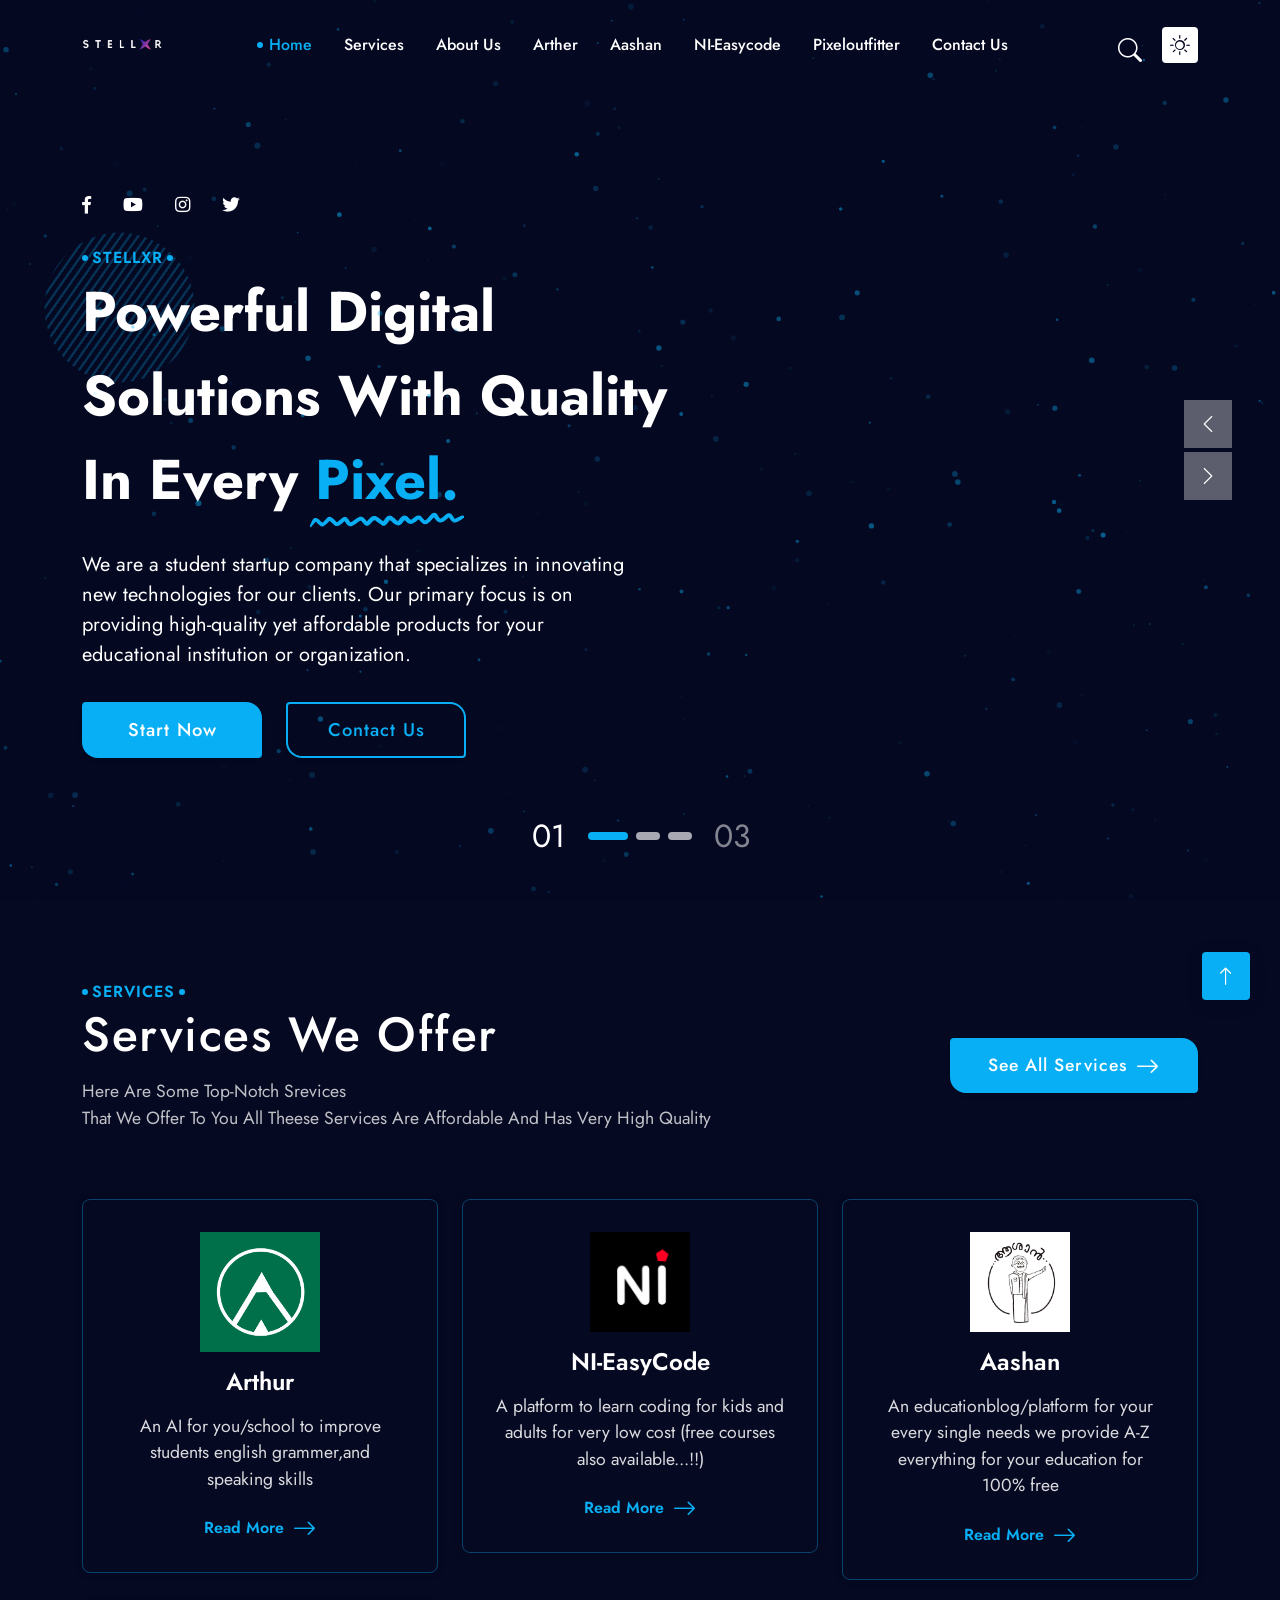
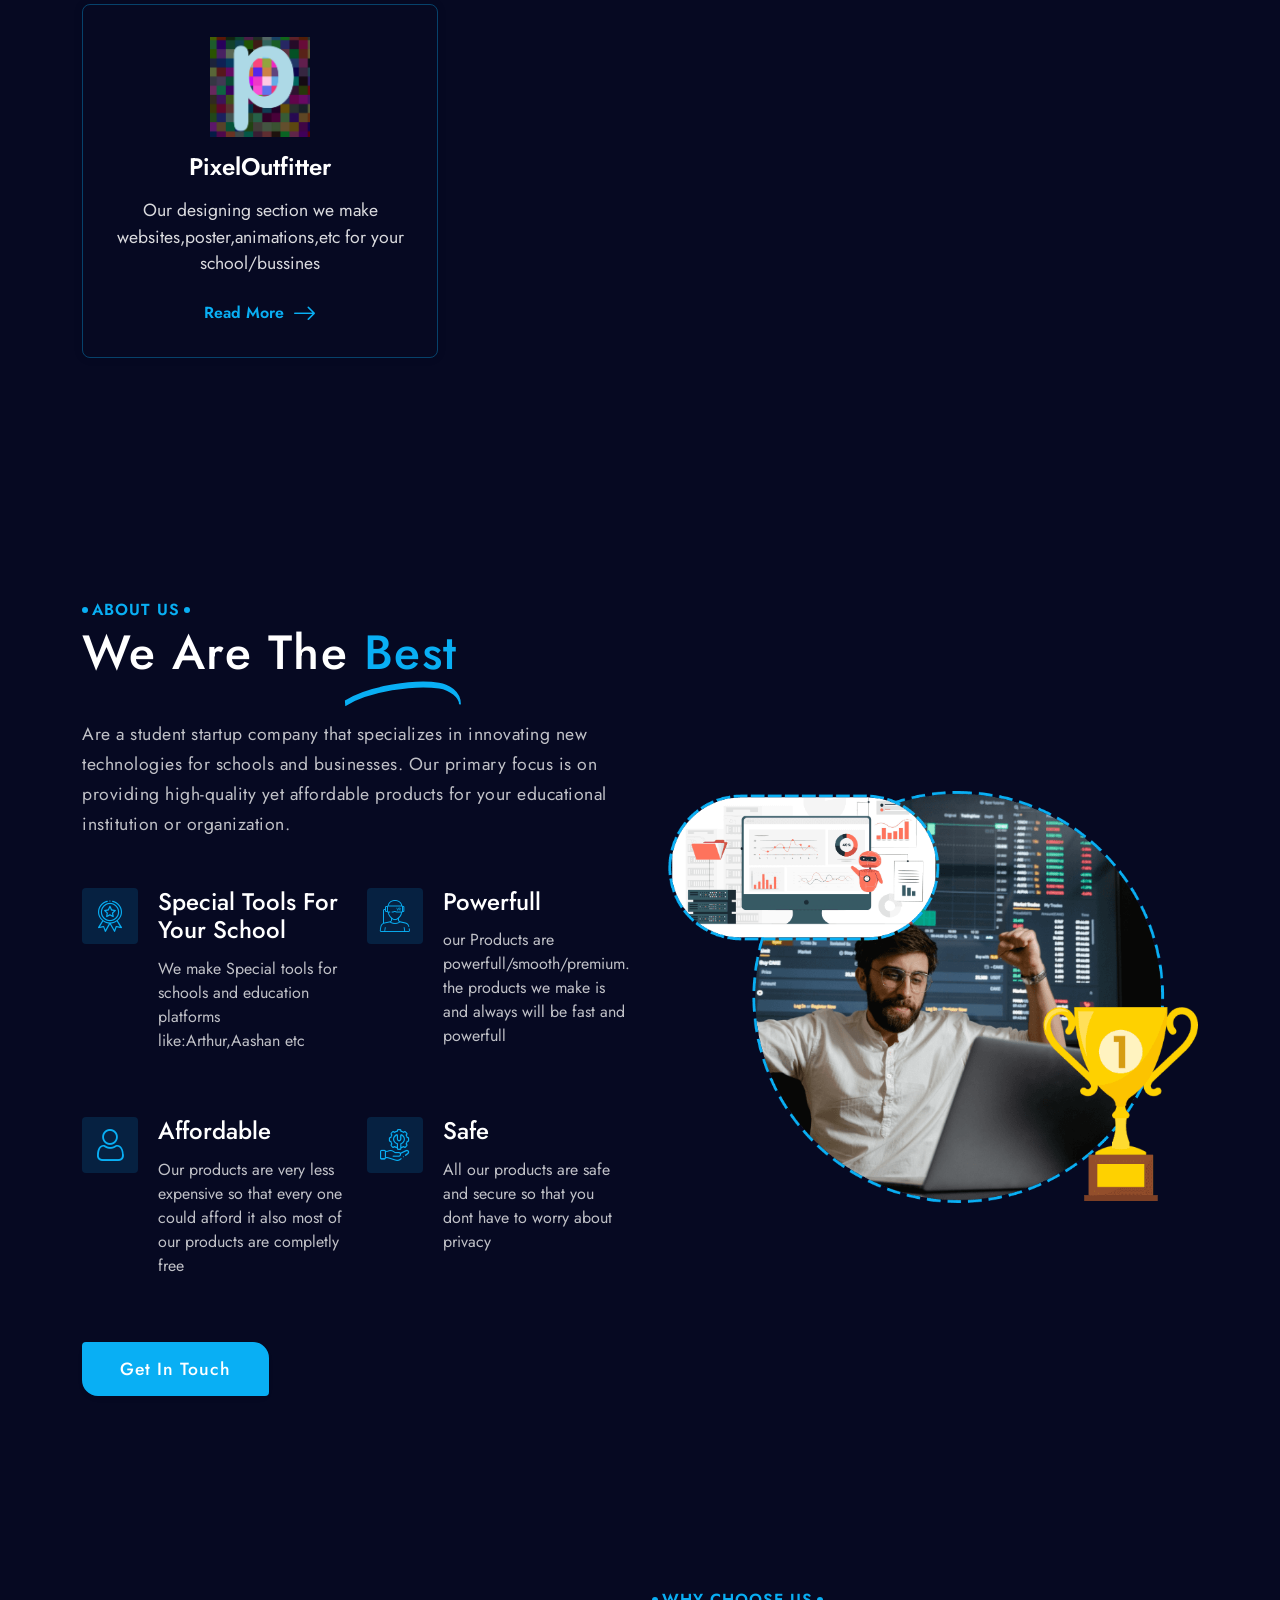
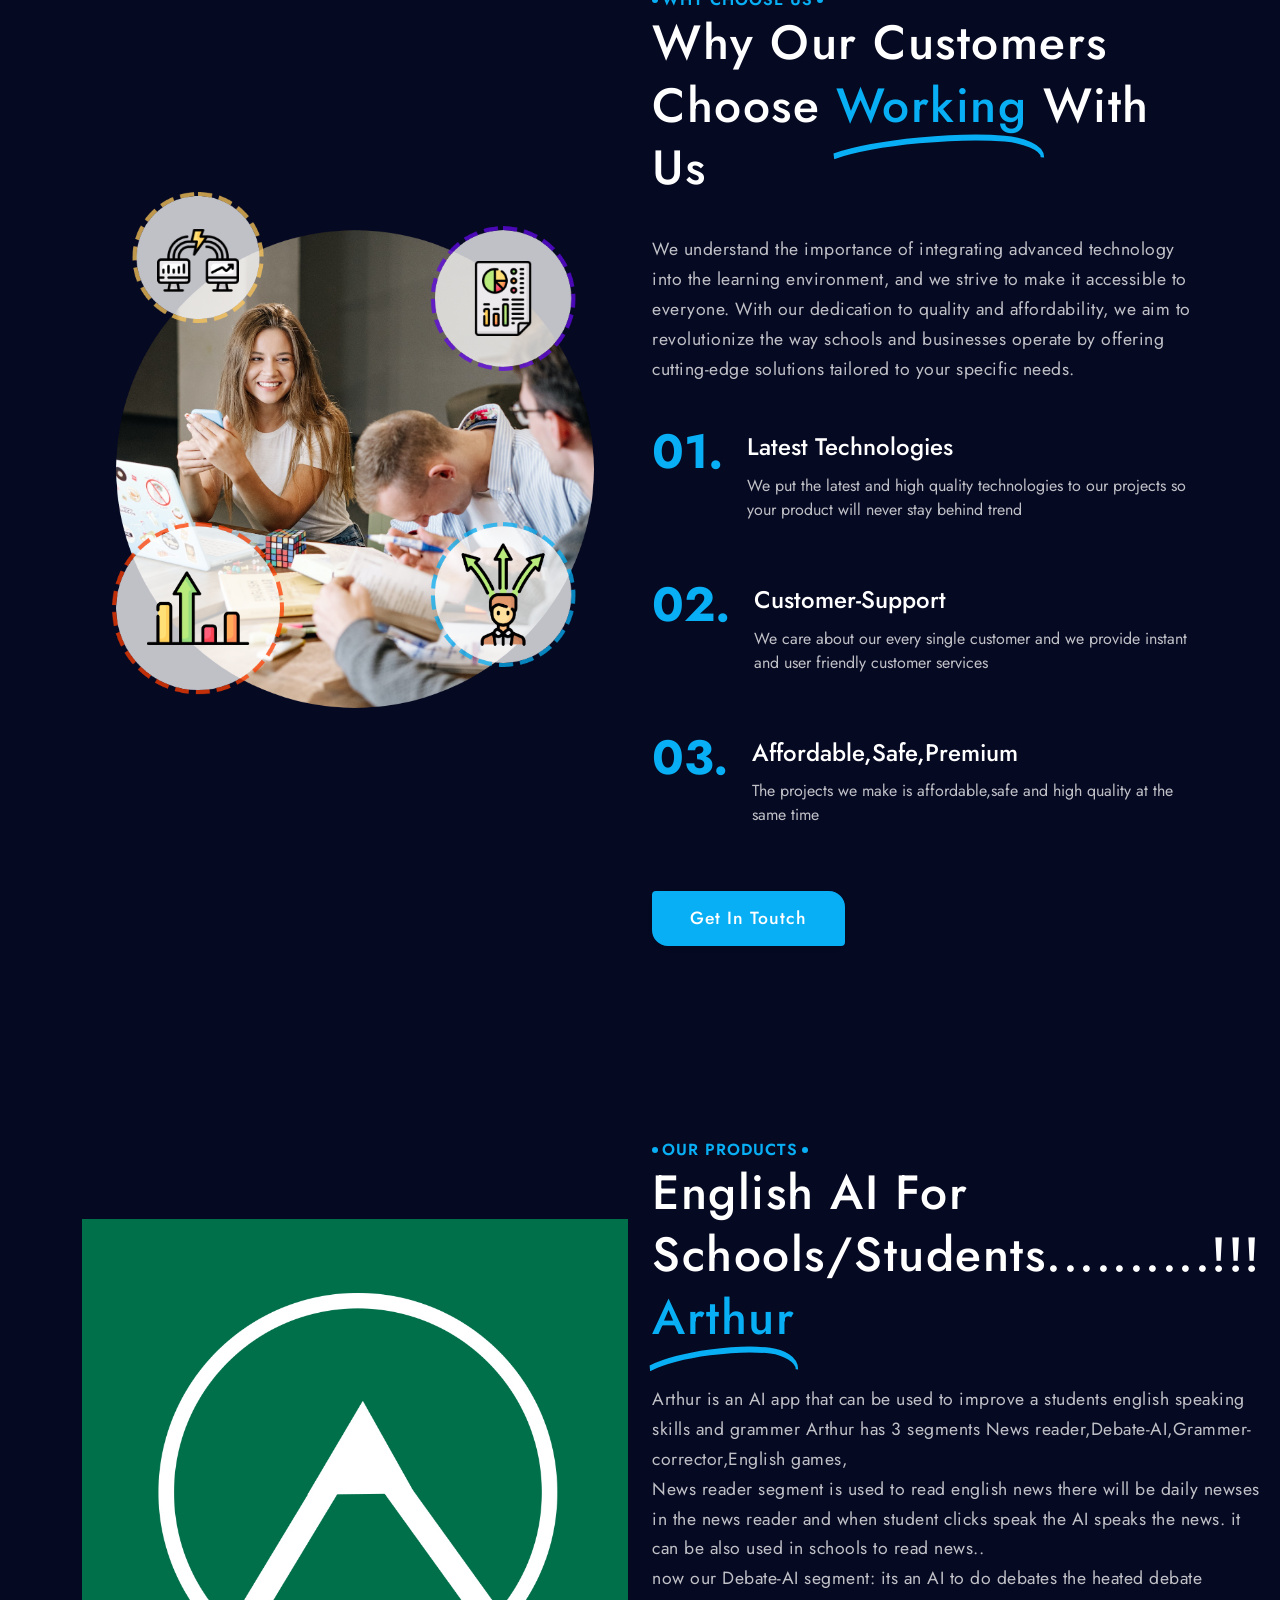
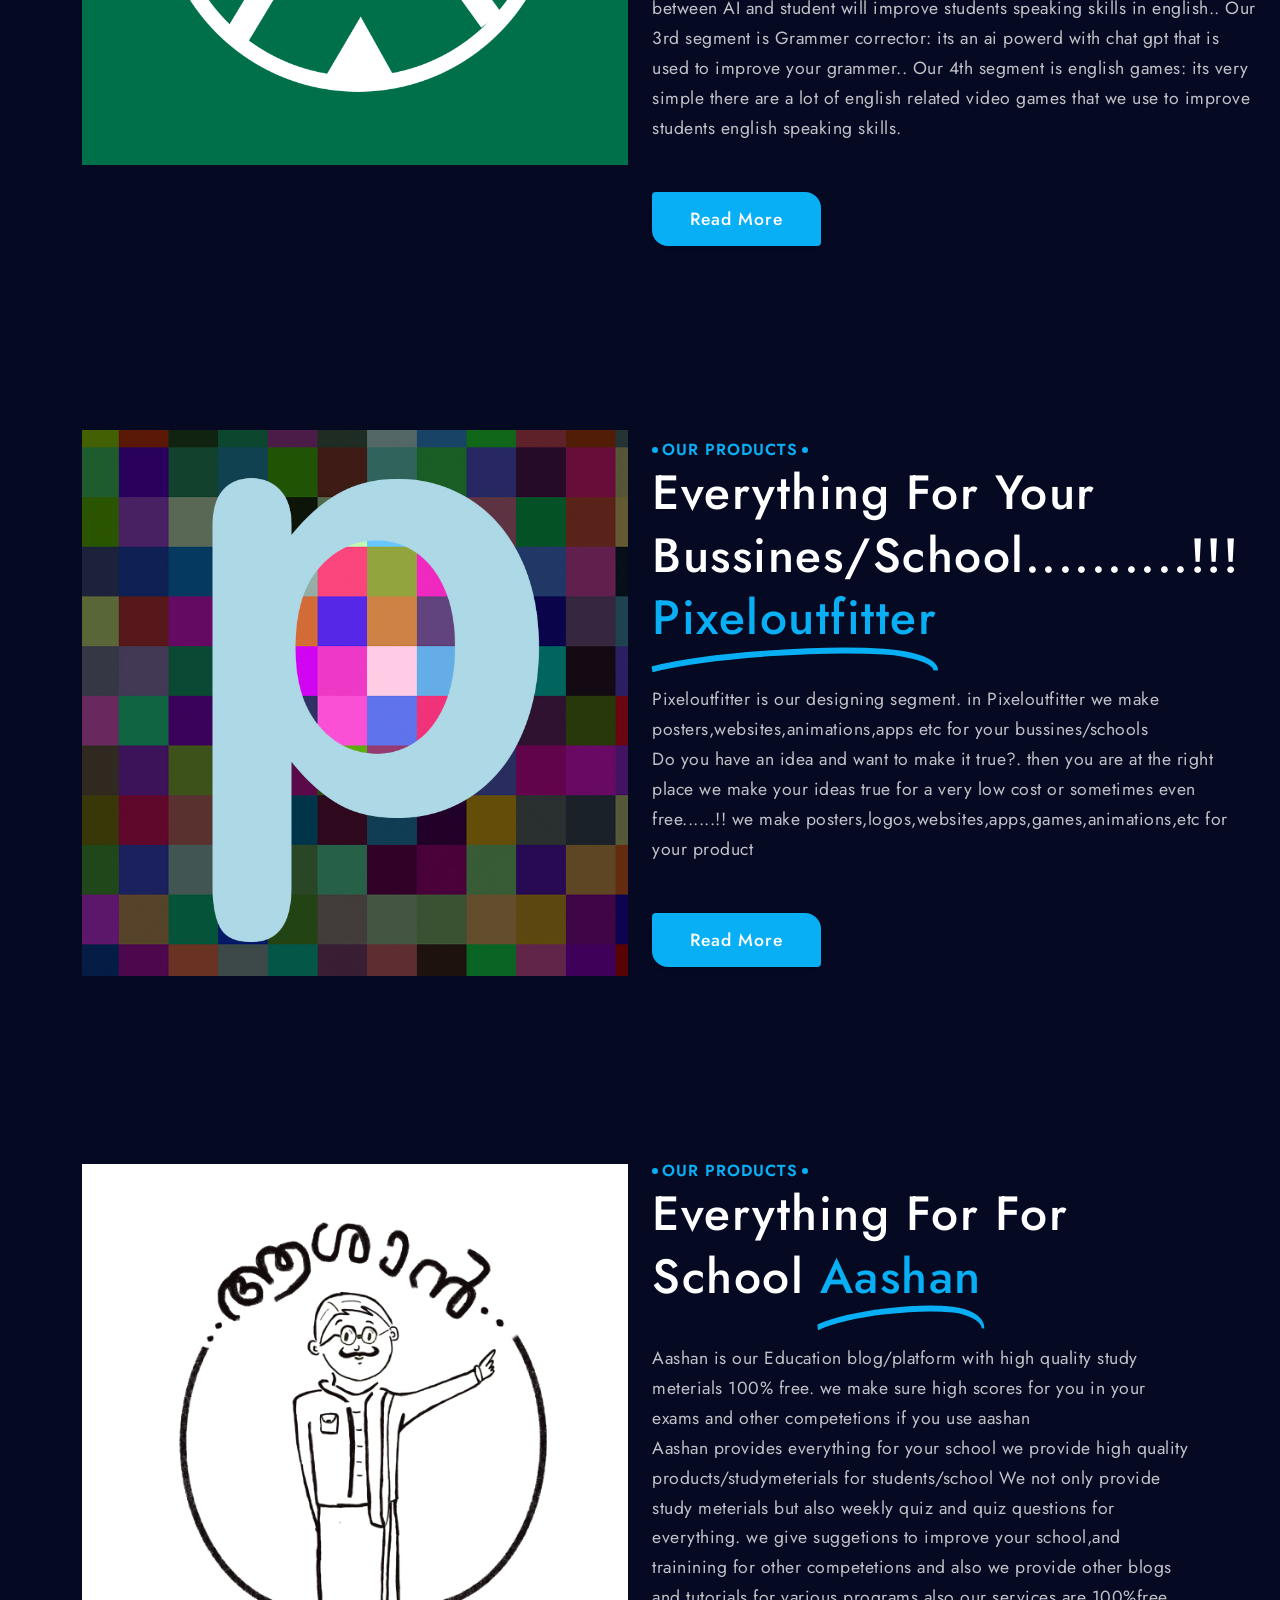
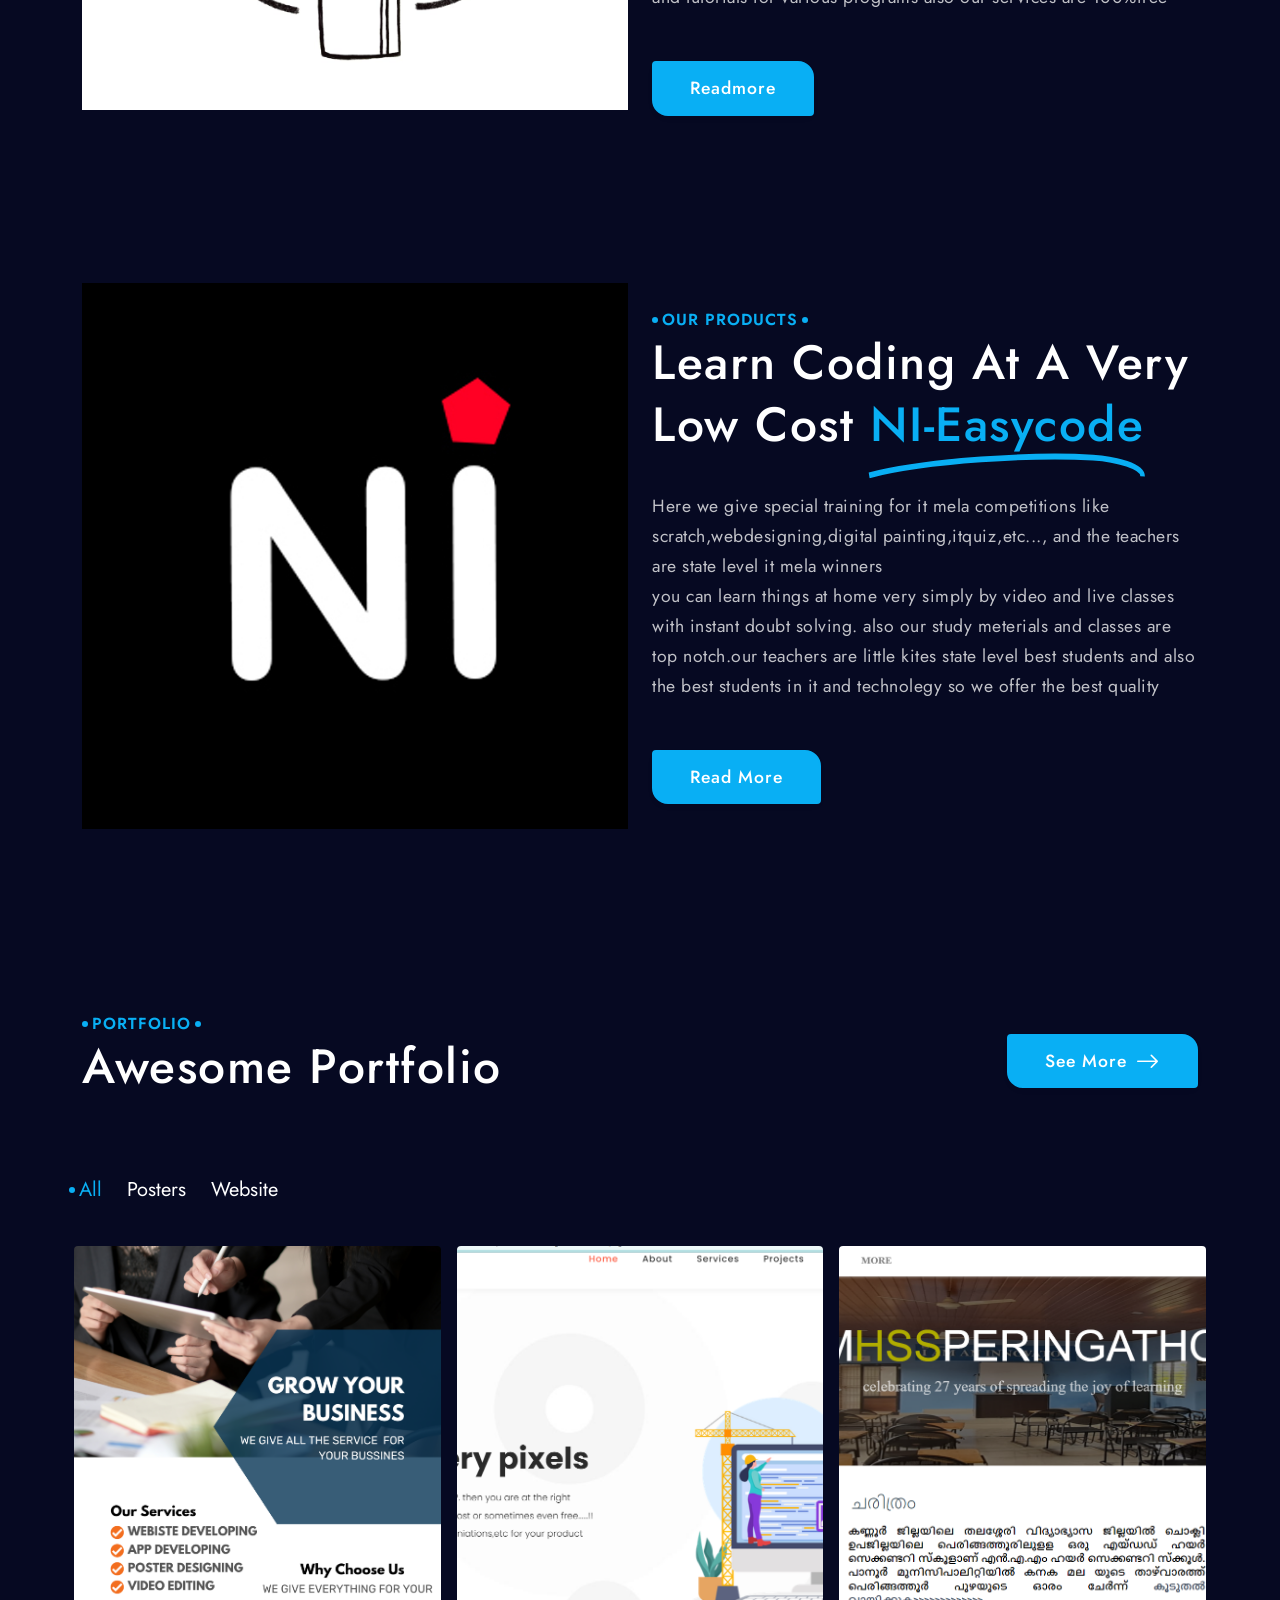
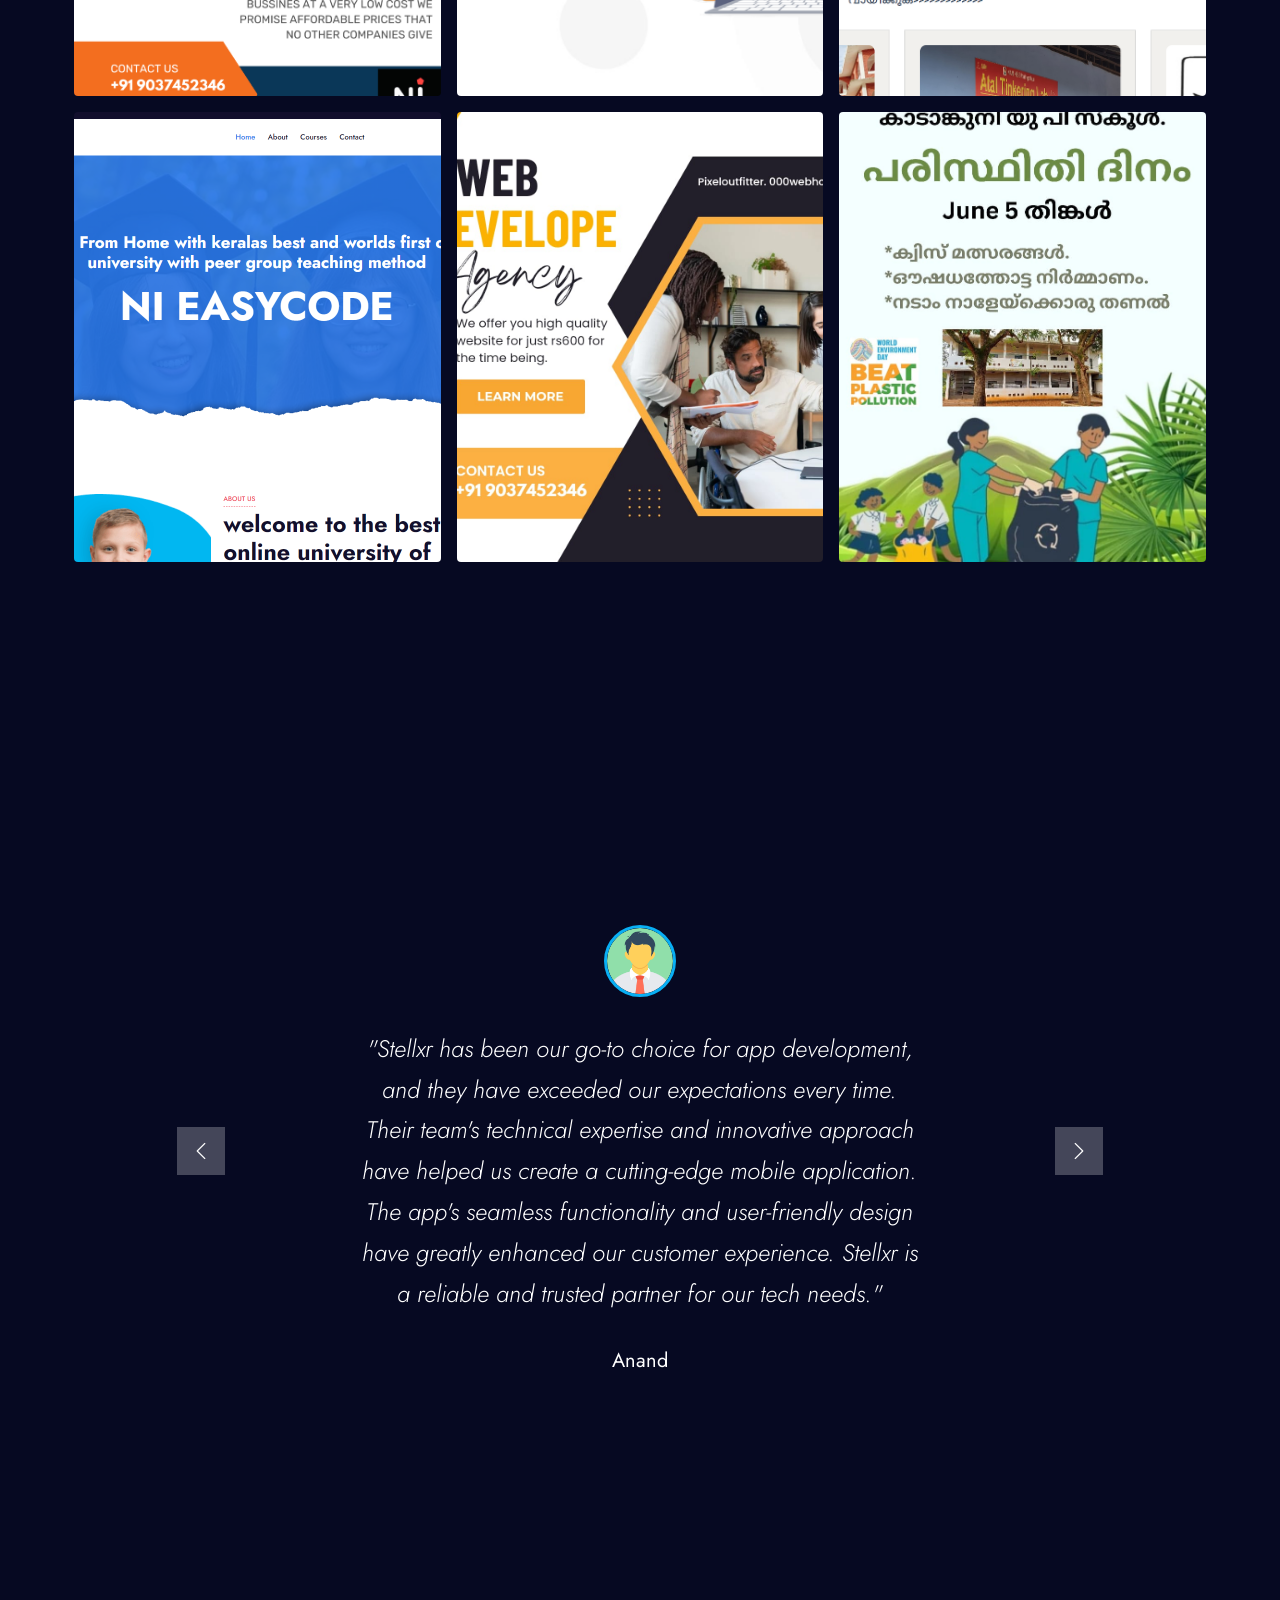
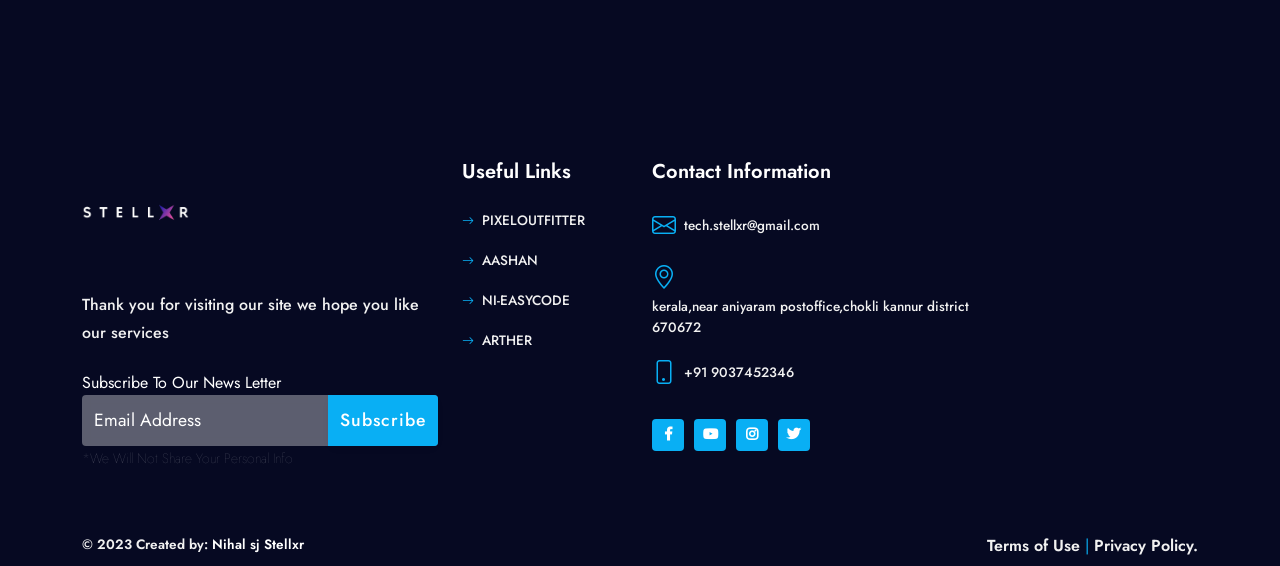
==== commit 71446794: "Update index.html" ====
--- a/index.html
+++ b/index.html
@@ -125,11 +125,11 @@
                     <div class="pre-title">STELLXR    </div>
                   </div>
                   <div class="col-12 col-md-8  col-lg-7   ">
-                    <h1 class="slide-title  ">Powerful Digital Solutions With Quality in every   <span class="featured-text">Pixel.  <svg xmlns="http://www.w3.org/2000/svg" class="wavey-underline"  width="1104.664" height="100.188" viewBox="0 0 1104.664 100.188">  <path id="Path_208" data-name="Path 208" d="M1395.385,1568.169a21.357,21.357,0,0,0-7.563,1.667c-5.893,2.122-10,6.516-13.9,10.646-9.685,10.253-18.565,21-27.757,31.568a74.7,74.7,0,0,1-10.36,9.6,40.274,40.274,0,0,1-4.749,2.291c-.58.154-1.151.288-1.731.406l-.07-.018c-.25-.121-.495-.247-.737-.381a69.246,69.246,0,0,1-9.219-8.363c-3.508-3.913-6.856-7.927-10.125-11.993a84.778,84.778,0,0,0-9.754-10.9,33.9,33.9,0,0,0-4.734-3.159,29.755,29.755,0,0,0-3.86-1.468,8.287,8.287,0,0,0-2.416-.514,25.223,25.223,0,0,0-8.575.116,37.238,37.238,0,0,0-6.61,2.031,55.378,55.378,0,0,0-9.6,5.049c-3.359,2.173-6.689,4.371-9.92,6.667-4.873,3.468-9.73,6.936-14.7,10.3a75.464,75.464,0,0,1-10.418,5.482c-.9.256-1.8.477-2.723.657h-.017q-.244-.123-.486-.252a123.025,123.025,0,0,1-14.522-13.025c-2.21-2.214-4.43-4.419-6.738-6.559a56.755,56.755,0,0,0-6.2-5.1,26.416,26.416,0,0,0-8.359-4.113,24.5,24.5,0,0,0-7.131-.829,24.16,24.16,0,0,0-5.9.953,45.529,45.529,0,0,0-4.43,1.659,25.049,25.049,0,0,0-3.88,2.388,43.866,43.866,0,0,0-7.121,6.052c-2.916,2.919-5.559,6.053-8.162,9.179-4.706,5.669-8.674,11.735-13.477,17.349a40.793,40.793,0,0,1-3.312,3.018c-1.77-.869-3.456-1.838-5.139-2.847-2.985-2.082-5.832-4.252-8.629-6.526-3.388-2.745-6.551-5.7-9.714-8.631q-4.449-4.13-8.909-8.259c-1.375-1.268-2.779-2.529-4.242-3.723-3.7-3.034-7.554-6.052-12.161-8.075-1.444-.531-2.887-1.037-4.341-1.534-.4-.091-.805-.191-1.208-.29q-2.3-.312-4.607-.539a24.017,24.017,0,0,0-7.9,1.153,22.473,22.473,0,0,0-4.194,1.633,32.6,32.6,0,0,0-4.823,3.142,25.689,25.689,0,0,0-3.968,3.7,143.436,143.436,0,0,0-9.822,11.674c-2.524,3.4-4.961,6.84-7.4,10.281-2.548,3.581-5.078,7.193-7.894,10.631l-.04-.024c-7.131-4.818-13.964-9.976-20.737-15.134-7.936-6.035-15.519-12.5-24.183-17.809a56.468,56.468,0,0,0-7.219-3.764,57.227,57.227,0,0,0-6.3-2.181,33.858,33.858,0,0,0-6.424-.846c-1.561.083-3.1.241-4.645.465a27.682,27.682,0,0,0-5.648,1.749,56.414,56.414,0,0,0-9.066,5.332,85.607,85.607,0,0,0-10.647,8.746c-7.2,6.686-13.456,14.117-19.865,21.341-1.1,1.186-2.207,2.358-3.38,3.482-.861-.86-1.69-1.744-2.512-2.624-5.094-5.73-9.878-11.655-15.025-17.348-1.866-2.065-3.753-4.105-5.688-6.111a54.566,54.566,0,0,0-4.606-4.17,26.641,26.641,0,0,0-7.464-4.362,19.329,19.329,0,0,0-3.969-1.268,23.247,23.247,0,0,0-5.412-.448,27.049,27.049,0,0,0-9.252,2.189,64.6,64.6,0,0,0-6.807,3.1,188.563,188.563,0,0,0-24.212,15.654c-7.265,5.4-14.36,11-21.938,16.1a58.665,58.665,0,0,1-8.325,4.456c-.832.234-1.648.426-2.5.589-.122,0-.244,0-.367,0l-.144-.033c-.107-.051-.212-.1-.317-.156a41.819,41.819,0,0,1-3.947-3.516,93.708,93.708,0,0,1-5.968-8.2c-1.867-2.852-3.585-5.779-5.432-8.639-3.28-5.091-6.748-10.223-11.767-14.261a20.525,20.525,0,0,0-7.534-3.789,16.866,16.866,0,0,0-4.292-.655,33.2,33.2,0,0,0-5.363.456c-1.316.381-2.612.821-3.87,1.318a27.008,27.008,0,0,0-3.428,1.816c-1.561.954-3.045,2-4.547,3.018a171.305,171.305,0,0,0-17.327,13.979c-5.795,5.153-11.268,10.63-17.718,15.214a48.483,48.483,0,0,1-4.709,2.516c-.392.114-.784.217-1.182.313-5.283-3.993-9.674-8.814-14.118-13.45-4.312-4.477-8.594-9-13.29-13.2-5.284-4.718-11.05-9.369-18.318-11.765a28.559,28.559,0,0,0-7.475-1.194c-1.424.124-2.838.306-4.233.539-1.307.414-2.6.862-3.879,1.343a33.49,33.49,0,0,0-5.452,3.607,42.418,42.418,0,0,0-4.754,4.833c-3.808,4.195-7.459,8.482-11.241,12.69-2.722,2.866-5.442,5.741-8.334,8.495a110.3,110.3,0,0,1-12.253,10.513c-.676.4-1.355.765-2.053,1.107-3.421-2.787-6.435-5.972-9.5-9.025s-6.12-6.1-9.273-9.071c-4.98-4.685-10.205-9.336-16.334-12.951a29.591,29.591,0,0,0-7.347-3.325,14.36,14.36,0,0,0-4.086-.688c-.491-.05-.992-.091-1.493-.141a36.093,36.093,0,0,0-3.782.489c-1.158.39-2.3.8-3.417,1.26a11.837,11.837,0,0,0-3.684,2.786,38.113,38.113,0,0,0-4.145,5.257,156.759,156.759,0,0,0-12.012,22.046c-1.651,3.549-3.016,7.172-4.371,10.8-.639,1.733-1.16,3.5-1.876,5.207-1.062,2.545-2.1,5.082-3.271,7.595a1.894,1.894,0,0,0,1.1,2.28,2.668,2.668,0,0,0,3.261-.73c2.73-3.971,5.716-7.736,8.859-11.475,2.878-3.424,5.933-6.749,8.919-10.107,5.268-5.9,10.466-11.851,15.731-17.75.333.183.663.37.993.562,7.6,5.265,13.967,11.673,20.286,17.984,2.485,2.479,4.94,4.983,7.484,7.421,2.515,2.413,5.019,4.933,8.261,6.707a18.993,18.993,0,0,0,6.217,2.173,21.641,21.641,0,0,0,10.373-.9c7.366-2.421,12.926-7.346,18.426-11.964,3.006-2.529,5.727-5.365,8.5-8.093,5.2-5.118,10.08-10.457,14.958-15.8,1.527-1.616,3.039-3.23,4.73-4.709.706.36,1.393.741,2.075,1.144,7.925,5.608,14.364,12.627,20.846,19.375,3.2,3.325,6.424,6.625,9.822,9.808a45.086,45.086,0,0,0,7.966,6.128,11.269,11.269,0,0,0,2.259,1.135c.874.316,1.748.622,2.623.937a12.809,12.809,0,0,0,4.155.68,26.906,26.906,0,0,0,11.226-1.4c7.927-2.57,14.409-7.429,20.283-12.47,3.094-2.653,6.07-5.414,9.125-8.093a234.791,234.791,0,0,1,18.358-14.822c4.517,5.537,7.877,11.693,11.747,17.551a73.925,73.925,0,0,0,7.5,9.568,51.738,51.738,0,0,0,4.686,4.46,29.5,29.5,0,0,0,3.427,2.363,24.359,24.359,0,0,0,5.3,2.421c5.706,2.032,12.306,1.617,18.023-.165,8.035-2.5,14.615-7.147,21.118-11.707,3.084-2.164,6.079-4.42,9.075-6.667,5.769-4.312,11.51-8.631,17.485-12.724a113.949,113.949,0,0,1,16.474-8.936,64.641,64.641,0,0,1,8.45,7.941c4.85,5.48,9.537,11.053,14.432,16.5a87.007,87.007,0,0,0,9.341,9.427,26.069,26.069,0,0,0,3.055,2.073,10.084,10.084,0,0,0,3.536,1.467,13.307,13.307,0,0,0,4.862.913,29.729,29.729,0,0,0,5.353-.639c3.418-.746,6.267-2.795,8.919-4.618a39.946,39.946,0,0,0,5.019-4.428c5.363-5.2,10.038-10.894,15.274-16.185a121.467,121.467,0,0,1,16.741-14.571c.87-.521,1.749-1.014,2.662-1.475l.276.073a51.763,51.763,0,0,1,6.551,3.257c6.848,4.661,13.244,9.761,19.747,14.756,7.259,5.572,14.665,11.069,22.317,16.243a57.253,57.253,0,0,0,8.819,5.281,20.68,20.68,0,0,0,9.312,1.883,19.363,19.363,0,0,0,7.406-1.7,42.414,42.414,0,0,0,5.382-3.3,20.763,20.763,0,0,0,2.161-1.924c1.454-1.393,2.741-2.926,4.077-4.394,1.325-1.451,2.485-3.01,3.673-4.544,1.463-1.881,2.878-3.78,4.293-5.687,4.834-6.49,9.512-13.021,14.91-19.18.555-.552,1.122-1.089,1.708-1.61.1.057.209.115.313.173,6.282,4.5,11.65,9.908,17.2,15.02a163.615,163.615,0,0,0,18.485,15.231c2.269,1.55,4.6,3.027,6.945,4.486a47.181,47.181,0,0,0,6.3,3.283,27.077,27.077,0,0,0,11.138,2.255,24.392,24.392,0,0,0,9.577-2.23,41.8,41.8,0,0,0,7.868-4.934,53.288,53.288,0,0,0,7.15-7.2c1.327-1.509,2.614-3.052,3.841-4.618,4.5-5.763,8.879-11.569,13.724-17.12,1.206-1.237,2.419-2.456,3.718-3.613,2.214,1.819,4.255,3.788,6.308,5.75,2.367,2.255,4.656,4.56,7,6.824,2.219,2.139,4.468,4.286,6.884,6.277.757.621,1.523,1.243,2.279,1.865a55.074,55.074,0,0,0,6.394,4.32,20.453,20.453,0,0,0,4.43,1.774,14.3,14.3,0,0,0,3.242.912c4.007.87,8.064.415,12.061-.158a34.471,34.471,0,0,0,7.5-2.321,63.157,63.157,0,0,0,6.434-2.977,109.528,109.528,0,0,0,10.53-6.592c2.848-1.948,5.687-3.913,8.437-5.952,5.157-3.823,10.248-7.693,15.573-11.348,1.425-.856,2.851-1.677,4.356-2.4a46.694,46.694,0,0,1,3.826,3.609c5.82,6.463,11.621,12.927,17.91,19.072a76.822,76.822,0,0,0,7.387,6.351,26.97,26.97,0,0,0,8.683,4.552,25.388,25.388,0,0,0,11.629.556,46.95,46.95,0,0,0,8.094-2.454,37.83,37.83,0,0,0,8.408-4.561,81.5,81.5,0,0,0,8.349-6.807c3.378-3.018,6.335-6.434,9.36-9.7,2.8-3.017,5.569-6.052,8.369-9.07,3.034-3.266,6.07-6.534,9.164-9.759,1.748-1.807,3.5-3.615,5.264-5.406,1.345-1.375,2.7-2.738,4.142-4.033,1.959,2.939,3.523,6.068,5.287,9.091a102.254,102.254,0,0,0,7.357,11.152,73.1,73.1,0,0,0,9.45,9.916,54.363,54.363,0,0,0,4.38,3.4,37.472,37.472,0,0,0,6.885,4,27.526,27.526,0,0,0,6.9,1.948,28.637,28.637,0,0,0,4.765.4,38.314,38.314,0,0,0,6.521-.713,34.284,34.284,0,0,0,7.22-2.255,55.5,55.5,0,0,0,7.534-3.673c8.564-4.892,15.921-11.276,23.14-17.478,2.564-2.2,5.1-4.427,7.642-6.642,2.695-2.334,5.41-4.692,8.34-6.825.169.152.337.308.5.465,2.514,3,4.676,6.19,7,9.3,2.23,2.993,4.509,5.961,6.807,8.921,2.092,2.7,4.243,5.423,6.561,8a54.978,54.978,0,0,0,7.072,7.13,18.737,18.737,0,0,0,6.876,3.467,26.353,26.353,0,0,0,10.47.3,71.973,71.973,0,0,0,15.814-5.315c2.74-1.193,5.363-2.537,8.015-3.863,3.841-1.924,7.524-4.022,11.236-6.111,1.474-.829,2.859-1.774,4.273-2.661,2.22-1.394,4.538-2.737,6.66-4.246,1.7-1.2,3.388-2.421,5.077-3.631,2.614-1.874,4.922-3.972,7.368-6a5.547,5.547,0,0,0,1.149-7.545,7.359,7.359,0,0,0-4.411-2.869,9.332,9.332,0,0,0-5.687.63c-.386.141-.768.284-1.152.427-2.566.891-5.157,1.755-7.609,2.84-2.092.928-4.194,1.857-6.286,2.786-3.252,1.442-6.345,3.159-9.488,4.742-8.387,4.231-16.5,8.768-25.376,12.235-1.145.358-2.293.671-3.47.941q-.555-.505-1.08-1.033a179.832,179.832,0,0,1-11.553-16.28c-2.043-3.109-4.107-6.193-6.228-9.261a49.911,49.911,0,0,0-3.281-4.17c-.933-1.054-1.9-2.09-2.9-3.1a24.214,24.214,0,0,0-20.44-6.153c-7.593,1.269-13.319,6.128-18.564,10.613-2.878,2.463-5.648,5-8.447,7.529a194.132,194.132,0,0,1-19.2,15.756,54.882,54.882,0,0,1-7.621,3.938c-.888.246-1.764.449-2.673.624-.143,0-.286.006-.43.006-.308-.063-.612-.133-.916-.209-.712-.338-1.4-.7-2.069-1.094a58.392,58.392,0,0,1-7.122-6.2,70.261,70.261,0,0,1-7.978-11.366c-1.778-3.168-3.477-6.368-5.225-9.552a26.78,26.78,0,0,0-9.774-10.63,21.285,21.285,0,0,0-6.944-2.544,22.865,22.865,0,0,0-4.153-.379c-.164,0-.328,0-.493.005Zm-2.8,18.564a9.723,9.723,0,0,1,1.384.495q-.693-.246-1.384-.495Zm7.023.141q-.51.184-1.025.367.5-.2,1.025-.367Zm100.709,4.264-.2.022.2-.022Zm1.365.167.107.038-.107-.037Zm-.949.133,0,0-.126.044.124-.046Zm-216.174,15.218,0,0c-.139.017-.278.032-.416.047.137-.019.274-.036.411-.05Zm1.107.139c.114.04.227.082.338.127l-.348-.123.01,0Zm-.411.191q.348.219.68.459l-.691-.453.011-.006Zm-105.625,1.694q.443.139.868.31l-.868-.31Zm-100.207.6-.692.077c.228-.033.46-.059.692-.077Zm-1.295.444c.1.014.19.028.284.045l-.3-.033.014-.012Zm364.3.261c-.211.029-.422.053-.633.074l0,0,.629-.072Zm-.653.075h0l-.019,0,.021,0Zm-476.071,1-.841.1c.28-.046.56-.078.841-.1Zm1.352.005c.283.022.566.055.851.1l-.857-.1.006,0Zm-.67.1-1.043.37q.512-.21,1.043-.37Zm575.443.37.324.213-.011,0c-.106-.07-.211-.142-.313-.216Zm1.708.191c-.3.046-.6.08-.9.1h0l.9-.1Zm-673.33,2.85c.182.016.366.035.548.06q-.274-.029-.548-.06Zm-.8.117q.425.134.837.3c-.282-.1-.563-.2-.845-.3l.008,0Zm-222.3.606-.54.062c.179-.026.358-.047.54-.062Zm-2.374.542.014.007-.252.09c.078-.034.159-.066.238-.1Zm.988.215c.066.023.132.048.2.073l-.2-.071v0Zm105.433.264c.17.054.336.113.5.175l-.5-.175Zm6.246.662-.6.068h0q.294-.045.6-.067Zm466.3.208,1.233.438c-.419-.126-.83-.273-1.233-.438Zm-.147.514.648.075c-.216-.021-.432-.045-.648-.075Zm-581.111,1.426c-.421.467-.847.929-1.269,1.39l1.269-1.39Zm684.823,5.083c.547.06,1.1.12,1.641.182a10.366,10.366,0,0,1-1.641-.182Zm-409.006,2.022c-.58.631-1.156,1.264-1.737,1.894.578-.629,1.158-1.265,1.737-1.894Zm220.5,3.282.669.076c-.225-.019-.448-.045-.669-.076Zm-345.858,6.8c.269.18.541.358.812.537-.278-.169-.549-.347-.812-.537Zm-.03.506,1.242.439a12.42,12.42,0,0,1-1.242-.439Zm-97.6.092.5.056c-.167-.016-.334-.034-.5-.056Zm97.8.423c.287.03.574.063.861.1-.288-.024-.574-.055-.861-.1Zm-201.748,2.76.552.36-.016.008c-.182-.118-.361-.24-.536-.368Zm-1.5.564,1.3.145-.017.007-.01,0a9.2,9.2,0,0,1-1.275-.154Zm2.877.092c-.062.008-.125.014-.187.021h0l.189-.02Z" transform="translate(-504.796 -1565.664)" fill="none" stroke="#030303" stroke-width="5"/></svg>  </span><span class="design-element rounded-shape stripes">                 </span></h1>
+                    <h1 class="slide-title  ">Powerful Digital Solutions with Quality in every   <span class="featured-text">Pixel.  <svg xmlns="http://www.w3.org/2000/svg" class="wavey-underline"  width="1104.664" height="100.188" viewBox="0 0 1104.664 100.188">  <path id="Path_208" data-name="Path 208" d="M1395.385,1568.169a21.357,21.357,0,0,0-7.563,1.667c-5.893,2.122-10,6.516-13.9,10.646-9.685,10.253-18.565,21-27.757,31.568a74.7,74.7,0,0,1-10.36,9.6,40.274,40.274,0,0,1-4.749,2.291c-.58.154-1.151.288-1.731.406l-.07-.018c-.25-.121-.495-.247-.737-.381a69.246,69.246,0,0,1-9.219-8.363c-3.508-3.913-6.856-7.927-10.125-11.993a84.778,84.778,0,0,0-9.754-10.9,33.9,33.9,0,0,0-4.734-3.159,29.755,29.755,0,0,0-3.86-1.468,8.287,8.287,0,0,0-2.416-.514,25.223,25.223,0,0,0-8.575.116,37.238,37.238,0,0,0-6.61,2.031,55.378,55.378,0,0,0-9.6,5.049c-3.359,2.173-6.689,4.371-9.92,6.667-4.873,3.468-9.73,6.936-14.7,10.3a75.464,75.464,0,0,1-10.418,5.482c-.9.256-1.8.477-2.723.657h-.017q-.244-.123-.486-.252a123.025,123.025,0,0,1-14.522-13.025c-2.21-2.214-4.43-4.419-6.738-6.559a56.755,56.755,0,0,0-6.2-5.1,26.416,26.416,0,0,0-8.359-4.113,24.5,24.5,0,0,0-7.131-.829,24.16,24.16,0,0,0-5.9.953,45.529,45.529,0,0,0-4.43,1.659,25.049,25.049,0,0,0-3.88,2.388,43.866,43.866,0,0,0-7.121,6.052c-2.916,2.919-5.559,6.053-8.162,9.179-4.706,5.669-8.674,11.735-13.477,17.349a40.793,40.793,0,0,1-3.312,3.018c-1.77-.869-3.456-1.838-5.139-2.847-2.985-2.082-5.832-4.252-8.629-6.526-3.388-2.745-6.551-5.7-9.714-8.631q-4.449-4.13-8.909-8.259c-1.375-1.268-2.779-2.529-4.242-3.723-3.7-3.034-7.554-6.052-12.161-8.075-1.444-.531-2.887-1.037-4.341-1.534-.4-.091-.805-.191-1.208-.29q-2.3-.312-4.607-.539a24.017,24.017,0,0,0-7.9,1.153,22.473,22.473,0,0,0-4.194,1.633,32.6,32.6,0,0,0-4.823,3.142,25.689,25.689,0,0,0-3.968,3.7,143.436,143.436,0,0,0-9.822,11.674c-2.524,3.4-4.961,6.84-7.4,10.281-2.548,3.581-5.078,7.193-7.894,10.631l-.04-.024c-7.131-4.818-13.964-9.976-20.737-15.134-7.936-6.035-15.519-12.5-24.183-17.809a56.468,56.468,0,0,0-7.219-3.764,57.227,57.227,0,0,0-6.3-2.181,33.858,33.858,0,0,0-6.424-.846c-1.561.083-3.1.241-4.645.465a27.682,27.682,0,0,0-5.648,1.749,56.414,56.414,0,0,0-9.066,5.332,85.607,85.607,0,0,0-10.647,8.746c-7.2,6.686-13.456,14.117-19.865,21.341-1.1,1.186-2.207,2.358-3.38,3.482-.861-.86-1.69-1.744-2.512-2.624-5.094-5.73-9.878-11.655-15.025-17.348-1.866-2.065-3.753-4.105-5.688-6.111a54.566,54.566,0,0,0-4.606-4.17,26.641,26.641,0,0,0-7.464-4.362,19.329,19.329,0,0,0-3.969-1.268,23.247,23.247,0,0,0-5.412-.448,27.049,27.049,0,0,0-9.252,2.189,64.6,64.6,0,0,0-6.807,3.1,188.563,188.563,0,0,0-24.212,15.654c-7.265,5.4-14.36,11-21.938,16.1a58.665,58.665,0,0,1-8.325,4.456c-.832.234-1.648.426-2.5.589-.122,0-.244,0-.367,0l-.144-.033c-.107-.051-.212-.1-.317-.156a41.819,41.819,0,0,1-3.947-3.516,93.708,93.708,0,0,1-5.968-8.2c-1.867-2.852-3.585-5.779-5.432-8.639-3.28-5.091-6.748-10.223-11.767-14.261a20.525,20.525,0,0,0-7.534-3.789,16.866,16.866,0,0,0-4.292-.655,33.2,33.2,0,0,0-5.363.456c-1.316.381-2.612.821-3.87,1.318a27.008,27.008,0,0,0-3.428,1.816c-1.561.954-3.045,2-4.547,3.018a171.305,171.305,0,0,0-17.327,13.979c-5.795,5.153-11.268,10.63-17.718,15.214a48.483,48.483,0,0,1-4.709,2.516c-.392.114-.784.217-1.182.313-5.283-3.993-9.674-8.814-14.118-13.45-4.312-4.477-8.594-9-13.29-13.2-5.284-4.718-11.05-9.369-18.318-11.765a28.559,28.559,0,0,0-7.475-1.194c-1.424.124-2.838.306-4.233.539-1.307.414-2.6.862-3.879,1.343a33.49,33.49,0,0,0-5.452,3.607,42.418,42.418,0,0,0-4.754,4.833c-3.808,4.195-7.459,8.482-11.241,12.69-2.722,2.866-5.442,5.741-8.334,8.495a110.3,110.3,0,0,1-12.253,10.513c-.676.4-1.355.765-2.053,1.107-3.421-2.787-6.435-5.972-9.5-9.025s-6.12-6.1-9.273-9.071c-4.98-4.685-10.205-9.336-16.334-12.951a29.591,29.591,0,0,0-7.347-3.325,14.36,14.36,0,0,0-4.086-.688c-.491-.05-.992-.091-1.493-.141a36.093,36.093,0,0,0-3.782.489c-1.158.39-2.3.8-3.417,1.26a11.837,11.837,0,0,0-3.684,2.786,38.113,38.113,0,0,0-4.145,5.257,156.759,156.759,0,0,0-12.012,22.046c-1.651,3.549-3.016,7.172-4.371,10.8-.639,1.733-1.16,3.5-1.876,5.207-1.062,2.545-2.1,5.082-3.271,7.595a1.894,1.894,0,0,0,1.1,2.28,2.668,2.668,0,0,0,3.261-.73c2.73-3.971,5.716-7.736,8.859-11.475,2.878-3.424,5.933-6.749,8.919-10.107,5.268-5.9,10.466-11.851,15.731-17.75.333.183.663.37.993.562,7.6,5.265,13.967,11.673,20.286,17.984,2.485,2.479,4.94,4.983,7.484,7.421,2.515,2.413,5.019,4.933,8.261,6.707a18.993,18.993,0,0,0,6.217,2.173,21.641,21.641,0,0,0,10.373-.9c7.366-2.421,12.926-7.346,18.426-11.964,3.006-2.529,5.727-5.365,8.5-8.093,5.2-5.118,10.08-10.457,14.958-15.8,1.527-1.616,3.039-3.23,4.73-4.709.706.36,1.393.741,2.075,1.144,7.925,5.608,14.364,12.627,20.846,19.375,3.2,3.325,6.424,6.625,9.822,9.808a45.086,45.086,0,0,0,7.966,6.128,11.269,11.269,0,0,0,2.259,1.135c.874.316,1.748.622,2.623.937a12.809,12.809,0,0,0,4.155.68,26.906,26.906,0,0,0,11.226-1.4c7.927-2.57,14.409-7.429,20.283-12.47,3.094-2.653,6.07-5.414,9.125-8.093a234.791,234.791,0,0,1,18.358-14.822c4.517,5.537,7.877,11.693,11.747,17.551a73.925,73.925,0,0,0,7.5,9.568,51.738,51.738,0,0,0,4.686,4.46,29.5,29.5,0,0,0,3.427,2.363,24.359,24.359,0,0,0,5.3,2.421c5.706,2.032,12.306,1.617,18.023-.165,8.035-2.5,14.615-7.147,21.118-11.707,3.084-2.164,6.079-4.42,9.075-6.667,5.769-4.312,11.51-8.631,17.485-12.724a113.949,113.949,0,0,1,16.474-8.936,64.641,64.641,0,0,1,8.45,7.941c4.85,5.48,9.537,11.053,14.432,16.5a87.007,87.007,0,0,0,9.341,9.427,26.069,26.069,0,0,0,3.055,2.073,10.084,10.084,0,0,0,3.536,1.467,13.307,13.307,0,0,0,4.862.913,29.729,29.729,0,0,0,5.353-.639c3.418-.746,6.267-2.795,8.919-4.618a39.946,39.946,0,0,0,5.019-4.428c5.363-5.2,10.038-10.894,15.274-16.185a121.467,121.467,0,0,1,16.741-14.571c.87-.521,1.749-1.014,2.662-1.475l.276.073a51.763,51.763,0,0,1,6.551,3.257c6.848,4.661,13.244,9.761,19.747,14.756,7.259,5.572,14.665,11.069,22.317,16.243a57.253,57.253,0,0,0,8.819,5.281,20.68,20.68,0,0,0,9.312,1.883,19.363,19.363,0,0,0,7.406-1.7,42.414,42.414,0,0,0,5.382-3.3,20.763,20.763,0,0,0,2.161-1.924c1.454-1.393,2.741-2.926,4.077-4.394,1.325-1.451,2.485-3.01,3.673-4.544,1.463-1.881,2.878-3.78,4.293-5.687,4.834-6.49,9.512-13.021,14.91-19.18.555-.552,1.122-1.089,1.708-1.61.1.057.209.115.313.173,6.282,4.5,11.65,9.908,17.2,15.02a163.615,163.615,0,0,0,18.485,15.231c2.269,1.55,4.6,3.027,6.945,4.486a47.181,47.181,0,0,0,6.3,3.283,27.077,27.077,0,0,0,11.138,2.255,24.392,24.392,0,0,0,9.577-2.23,41.8,41.8,0,0,0,7.868-4.934,53.288,53.288,0,0,0,7.15-7.2c1.327-1.509,2.614-3.052,3.841-4.618,4.5-5.763,8.879-11.569,13.724-17.12,1.206-1.237,2.419-2.456,3.718-3.613,2.214,1.819,4.255,3.788,6.308,5.75,2.367,2.255,4.656,4.56,7,6.824,2.219,2.139,4.468,4.286,6.884,6.277.757.621,1.523,1.243,2.279,1.865a55.074,55.074,0,0,0,6.394,4.32,20.453,20.453,0,0,0,4.43,1.774,14.3,14.3,0,0,0,3.242.912c4.007.87,8.064.415,12.061-.158a34.471,34.471,0,0,0,7.5-2.321,63.157,63.157,0,0,0,6.434-2.977,109.528,109.528,0,0,0,10.53-6.592c2.848-1.948,5.687-3.913,8.437-5.952,5.157-3.823,10.248-7.693,15.573-11.348,1.425-.856,2.851-1.677,4.356-2.4a46.694,46.694,0,0,1,3.826,3.609c5.82,6.463,11.621,12.927,17.91,19.072a76.822,76.822,0,0,0,7.387,6.351,26.97,26.97,0,0,0,8.683,4.552,25.388,25.388,0,0,0,11.629.556,46.95,46.95,0,0,0,8.094-2.454,37.83,37.83,0,0,0,8.408-4.561,81.5,81.5,0,0,0,8.349-6.807c3.378-3.018,6.335-6.434,9.36-9.7,2.8-3.017,5.569-6.052,8.369-9.07,3.034-3.266,6.07-6.534,9.164-9.759,1.748-1.807,3.5-3.615,5.264-5.406,1.345-1.375,2.7-2.738,4.142-4.033,1.959,2.939,3.523,6.068,5.287,9.091a102.254,102.254,0,0,0,7.357,11.152,73.1,73.1,0,0,0,9.45,9.916,54.363,54.363,0,0,0,4.38,3.4,37.472,37.472,0,0,0,6.885,4,27.526,27.526,0,0,0,6.9,1.948,28.637,28.637,0,0,0,4.765.4,38.314,38.314,0,0,0,6.521-.713,34.284,34.284,0,0,0,7.22-2.255,55.5,55.5,0,0,0,7.534-3.673c8.564-4.892,15.921-11.276,23.14-17.478,2.564-2.2,5.1-4.427,7.642-6.642,2.695-2.334,5.41-4.692,8.34-6.825.169.152.337.308.5.465,2.514,3,4.676,6.19,7,9.3,2.23,2.993,4.509,5.961,6.807,8.921,2.092,2.7,4.243,5.423,6.561,8a54.978,54.978,0,0,0,7.072,7.13,18.737,18.737,0,0,0,6.876,3.467,26.353,26.353,0,0,0,10.47.3,71.973,71.973,0,0,0,15.814-5.315c2.74-1.193,5.363-2.537,8.015-3.863,3.841-1.924,7.524-4.022,11.236-6.111,1.474-.829,2.859-1.774,4.273-2.661,2.22-1.394,4.538-2.737,6.66-4.246,1.7-1.2,3.388-2.421,5.077-3.631,2.614-1.874,4.922-3.972,7.368-6a5.547,5.547,0,0,0,1.149-7.545,7.359,7.359,0,0,0-4.411-2.869,9.332,9.332,0,0,0-5.687.63c-.386.141-.768.284-1.152.427-2.566.891-5.157,1.755-7.609,2.84-2.092.928-4.194,1.857-6.286,2.786-3.252,1.442-6.345,3.159-9.488,4.742-8.387,4.231-16.5,8.768-25.376,12.235-1.145.358-2.293.671-3.47.941q-.555-.505-1.08-1.033a179.832,179.832,0,0,1-11.553-16.28c-2.043-3.109-4.107-6.193-6.228-9.261a49.911,49.911,0,0,0-3.281-4.17c-.933-1.054-1.9-2.09-2.9-3.1a24.214,24.214,0,0,0-20.44-6.153c-7.593,1.269-13.319,6.128-18.564,10.613-2.878,2.463-5.648,5-8.447,7.529a194.132,194.132,0,0,1-19.2,15.756,54.882,54.882,0,0,1-7.621,3.938c-.888.246-1.764.449-2.673.624-.143,0-.286.006-.43.006-.308-.063-.612-.133-.916-.209-.712-.338-1.4-.7-2.069-1.094a58.392,58.392,0,0,1-7.122-6.2,70.261,70.261,0,0,1-7.978-11.366c-1.778-3.168-3.477-6.368-5.225-9.552a26.78,26.78,0,0,0-9.774-10.63,21.285,21.285,0,0,0-6.944-2.544,22.865,22.865,0,0,0-4.153-.379c-.164,0-.328,0-.493.005Zm-2.8,18.564a9.723,9.723,0,0,1,1.384.495q-.693-.246-1.384-.495Zm7.023.141q-.51.184-1.025.367.5-.2,1.025-.367Zm100.709,4.264-.2.022.2-.022Zm1.365.167.107.038-.107-.037Zm-.949.133,0,0-.126.044.124-.046Zm-216.174,15.218,0,0c-.139.017-.278.032-.416.047.137-.019.274-.036.411-.05Zm1.107.139c.114.04.227.082.338.127l-.348-.123.01,0Zm-.411.191q.348.219.68.459l-.691-.453.011-.006Zm-105.625,1.694q.443.139.868.31l-.868-.31Zm-100.207.6-.692.077c.228-.033.46-.059.692-.077Zm-1.295.444c.1.014.19.028.284.045l-.3-.033.014-.012Zm364.3.261c-.211.029-.422.053-.633.074l0,0,.629-.072Zm-.653.075h0l-.019,0,.021,0Zm-476.071,1-.841.1c.28-.046.56-.078.841-.1Zm1.352.005c.283.022.566.055.851.1l-.857-.1.006,0Zm-.67.1-1.043.37q.512-.21,1.043-.37Zm575.443.37.324.213-.011,0c-.106-.07-.211-.142-.313-.216Zm1.708.191c-.3.046-.6.08-.9.1h0l.9-.1Zm-673.33,2.85c.182.016.366.035.548.06q-.274-.029-.548-.06Zm-.8.117q.425.134.837.3c-.282-.1-.563-.2-.845-.3l.008,0Zm-222.3.606-.54.062c.179-.026.358-.047.54-.062Zm-2.374.542.014.007-.252.09c.078-.034.159-.066.238-.1Zm.988.215c.066.023.132.048.2.073l-.2-.071v0Zm105.433.264c.17.054.336.113.5.175l-.5-.175Zm6.246.662-.6.068h0q.294-.045.6-.067Zm466.3.208,1.233.438c-.419-.126-.83-.273-1.233-.438Zm-.147.514.648.075c-.216-.021-.432-.045-.648-.075Zm-581.111,1.426c-.421.467-.847.929-1.269,1.39l1.269-1.39Zm684.823,5.083c.547.06,1.1.12,1.641.182a10.366,10.366,0,0,1-1.641-.182Zm-409.006,2.022c-.58.631-1.156,1.264-1.737,1.894.578-.629,1.158-1.265,1.737-1.894Zm220.5,3.282.669.076c-.225-.019-.448-.045-.669-.076Zm-345.858,6.8c.269.18.541.358.812.537-.278-.169-.549-.347-.812-.537Zm-.03.506,1.242.439a12.42,12.42,0,0,1-1.242-.439Zm-97.6.092.5.056c-.167-.016-.334-.034-.5-.056Zm97.8.423c.287.03.574.063.861.1-.288-.024-.574-.055-.861-.1Zm-201.748,2.76.552.36-.016.008c-.182-.118-.361-.24-.536-.368Zm-1.5.564,1.3.145-.017.007-.01,0a9.2,9.2,0,0,1-1.275-.154Zm2.877.092c-.062.008-.125.014-.187.021h0l.189-.02Z" transform="translate(-504.796 -1565.664)" fill="none" stroke="#030303" stroke-width="5"/></svg>  </span><span class="design-element rounded-shape stripes">                 </span></h1>
                   </div>
                   <div class="col-10 col-md-8  col-lg-6   ">
                     <p class="slide-subtitle ">
-                      are a student startup company that specializes in innovating new technologies for schools and businesses. Our primary focus is on providing high-quality yet affordable products for your educational institution or organization.
+                      We are a student startup company that specializes in innovating new technologies for our clients. Our primary focus is on providing high-quality yet affordable products for your educational institution or organization.
                       
                     </p>
                   </div>
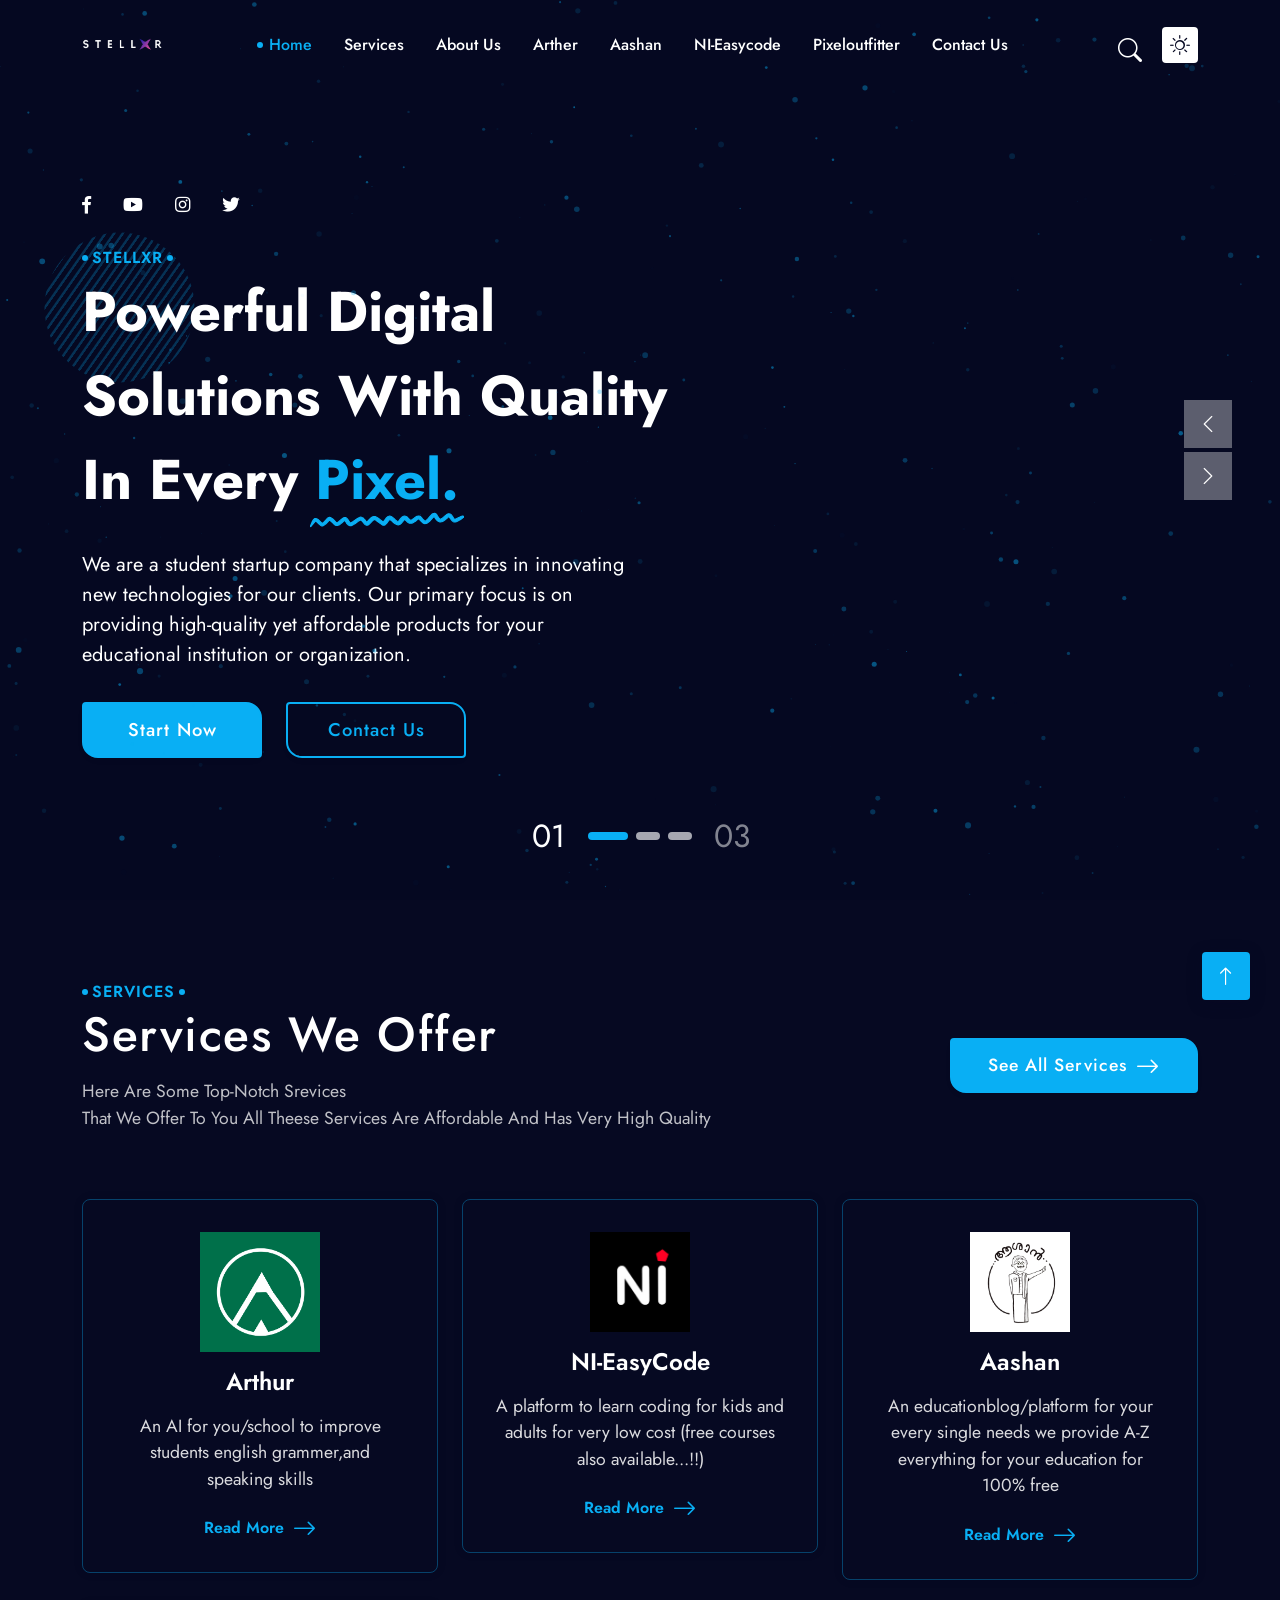
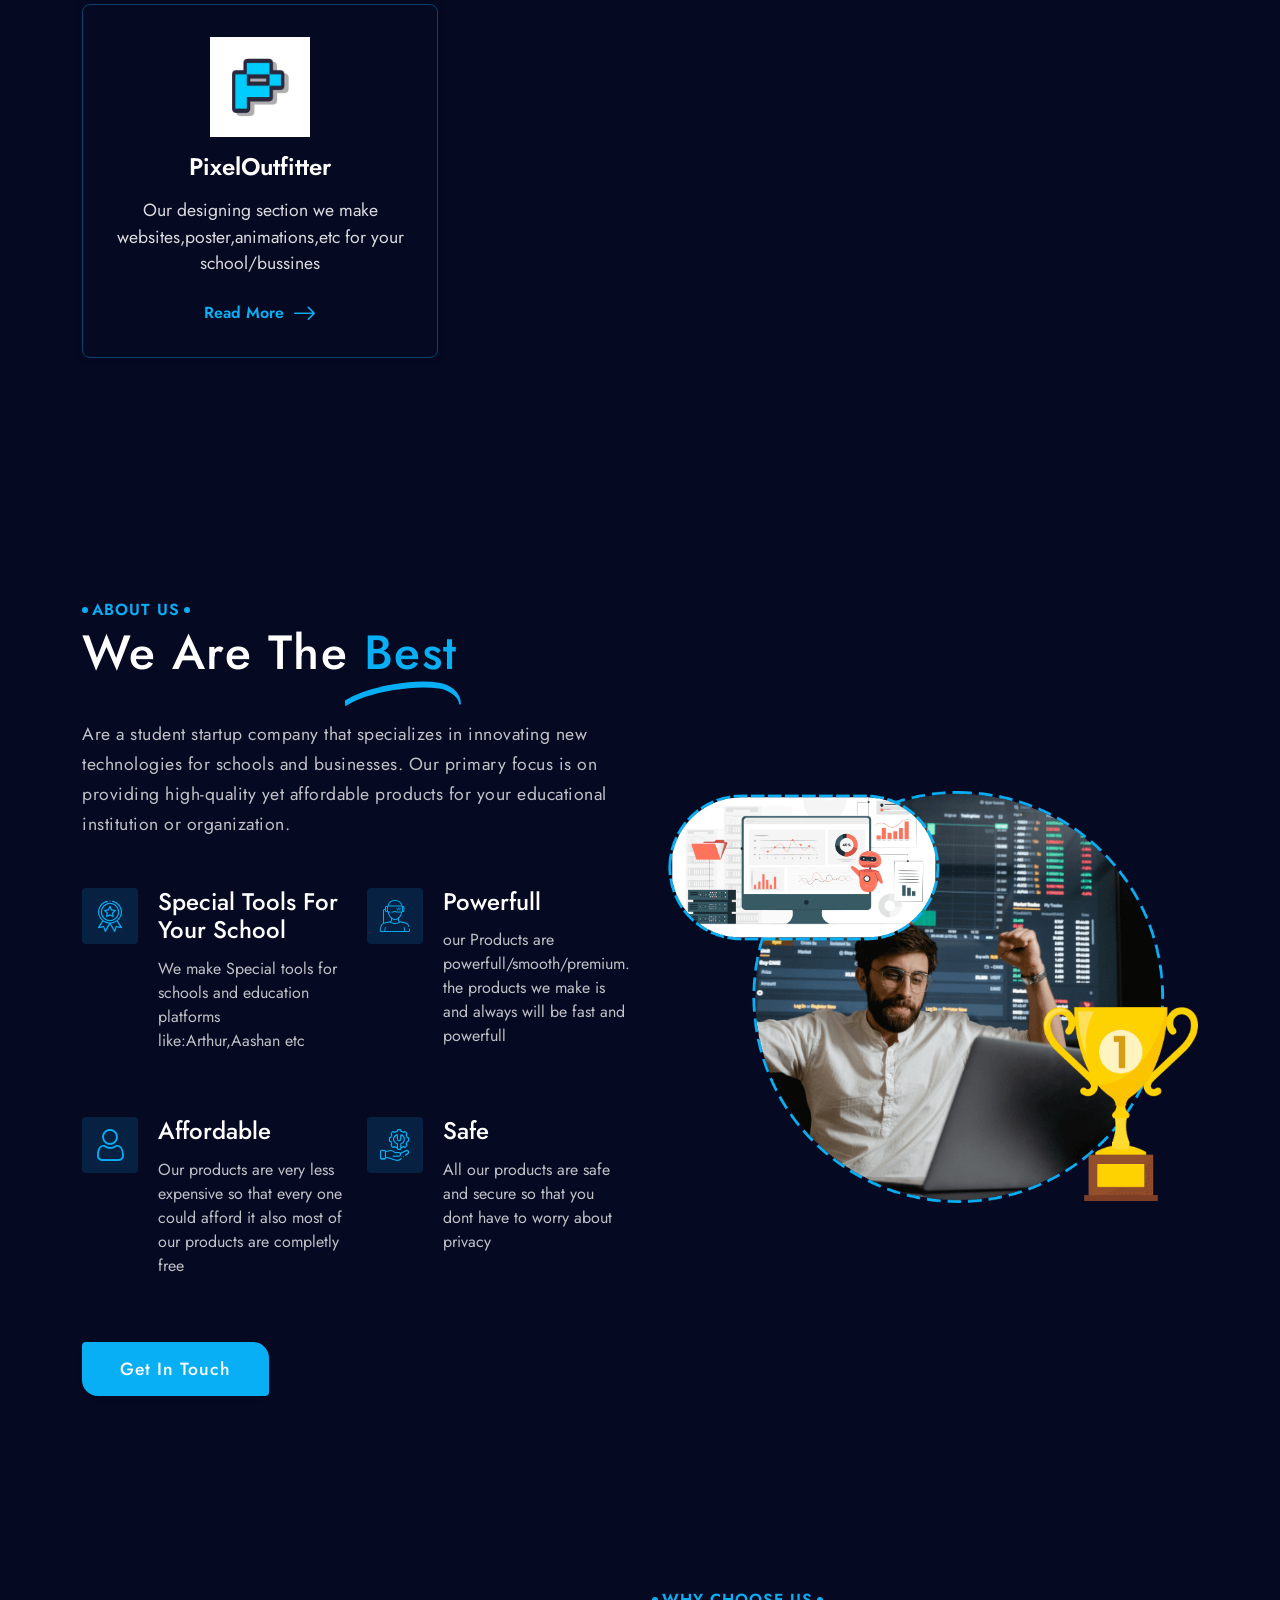
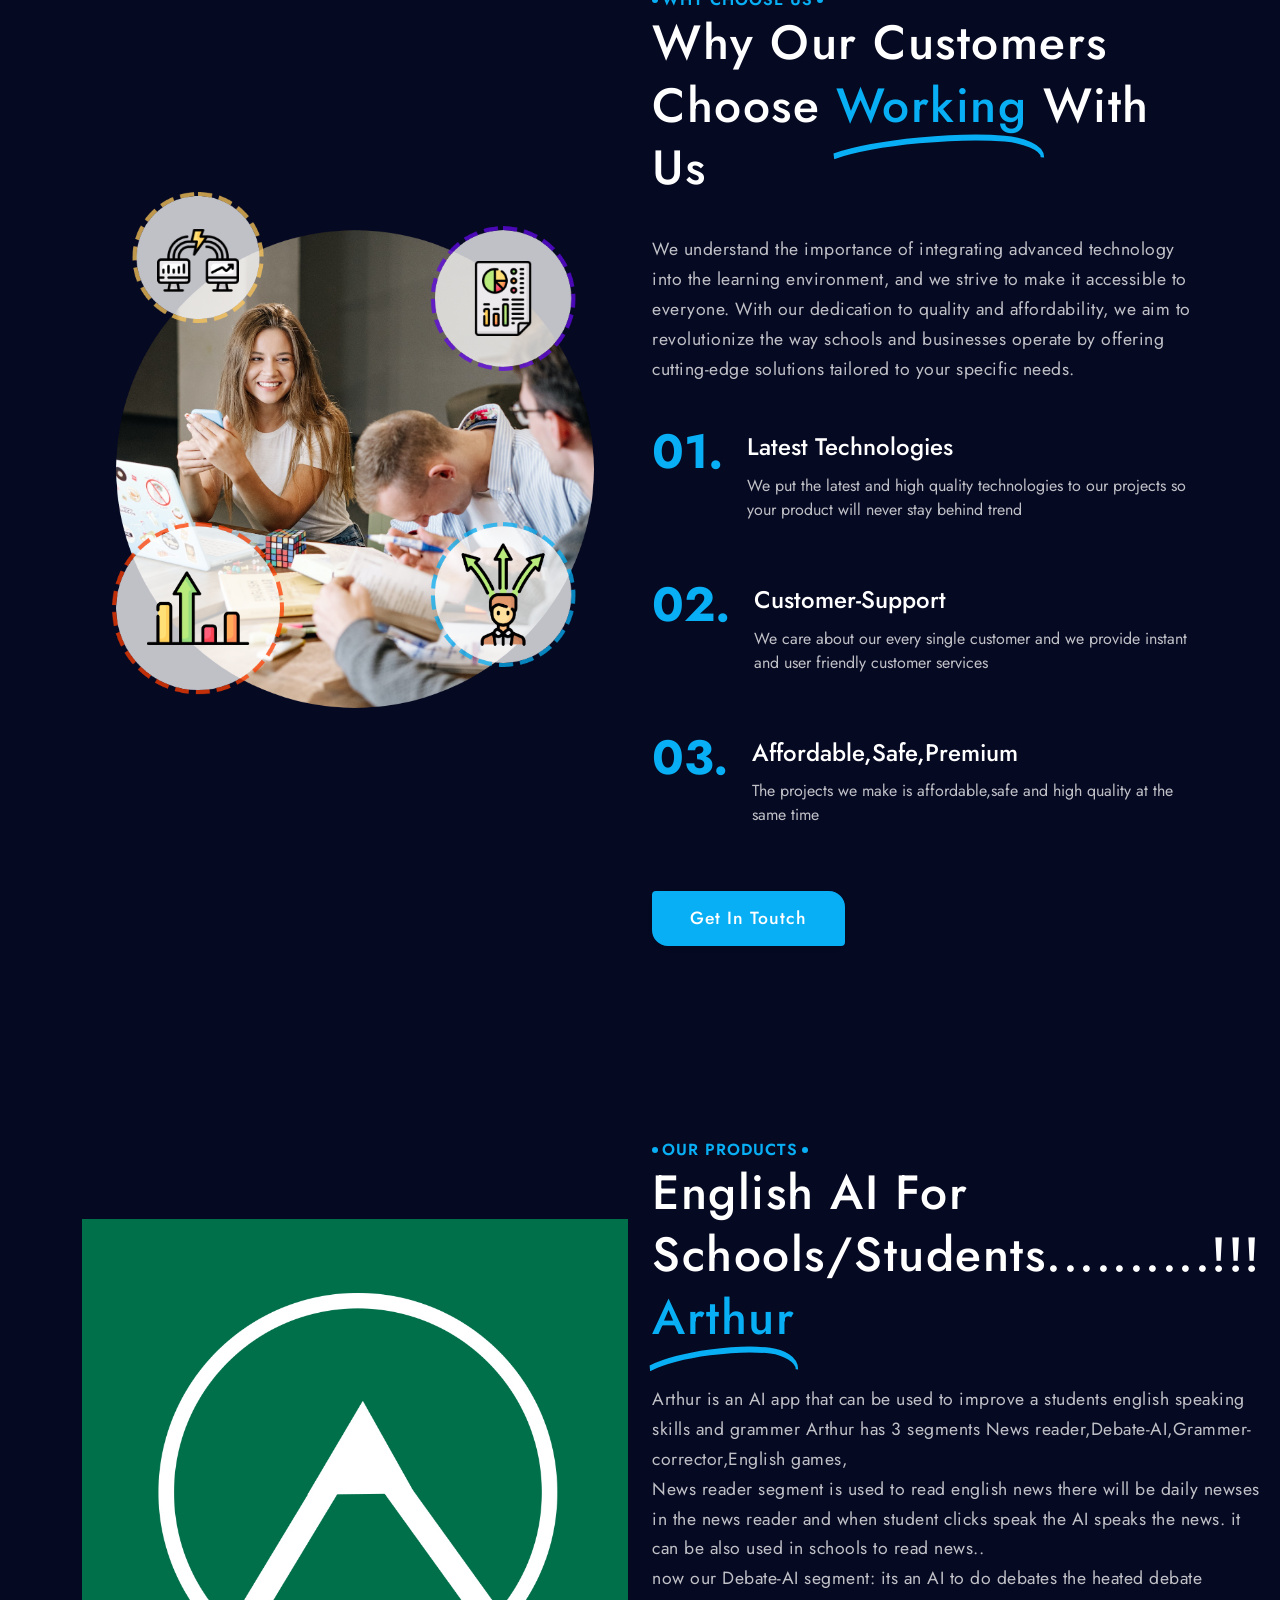
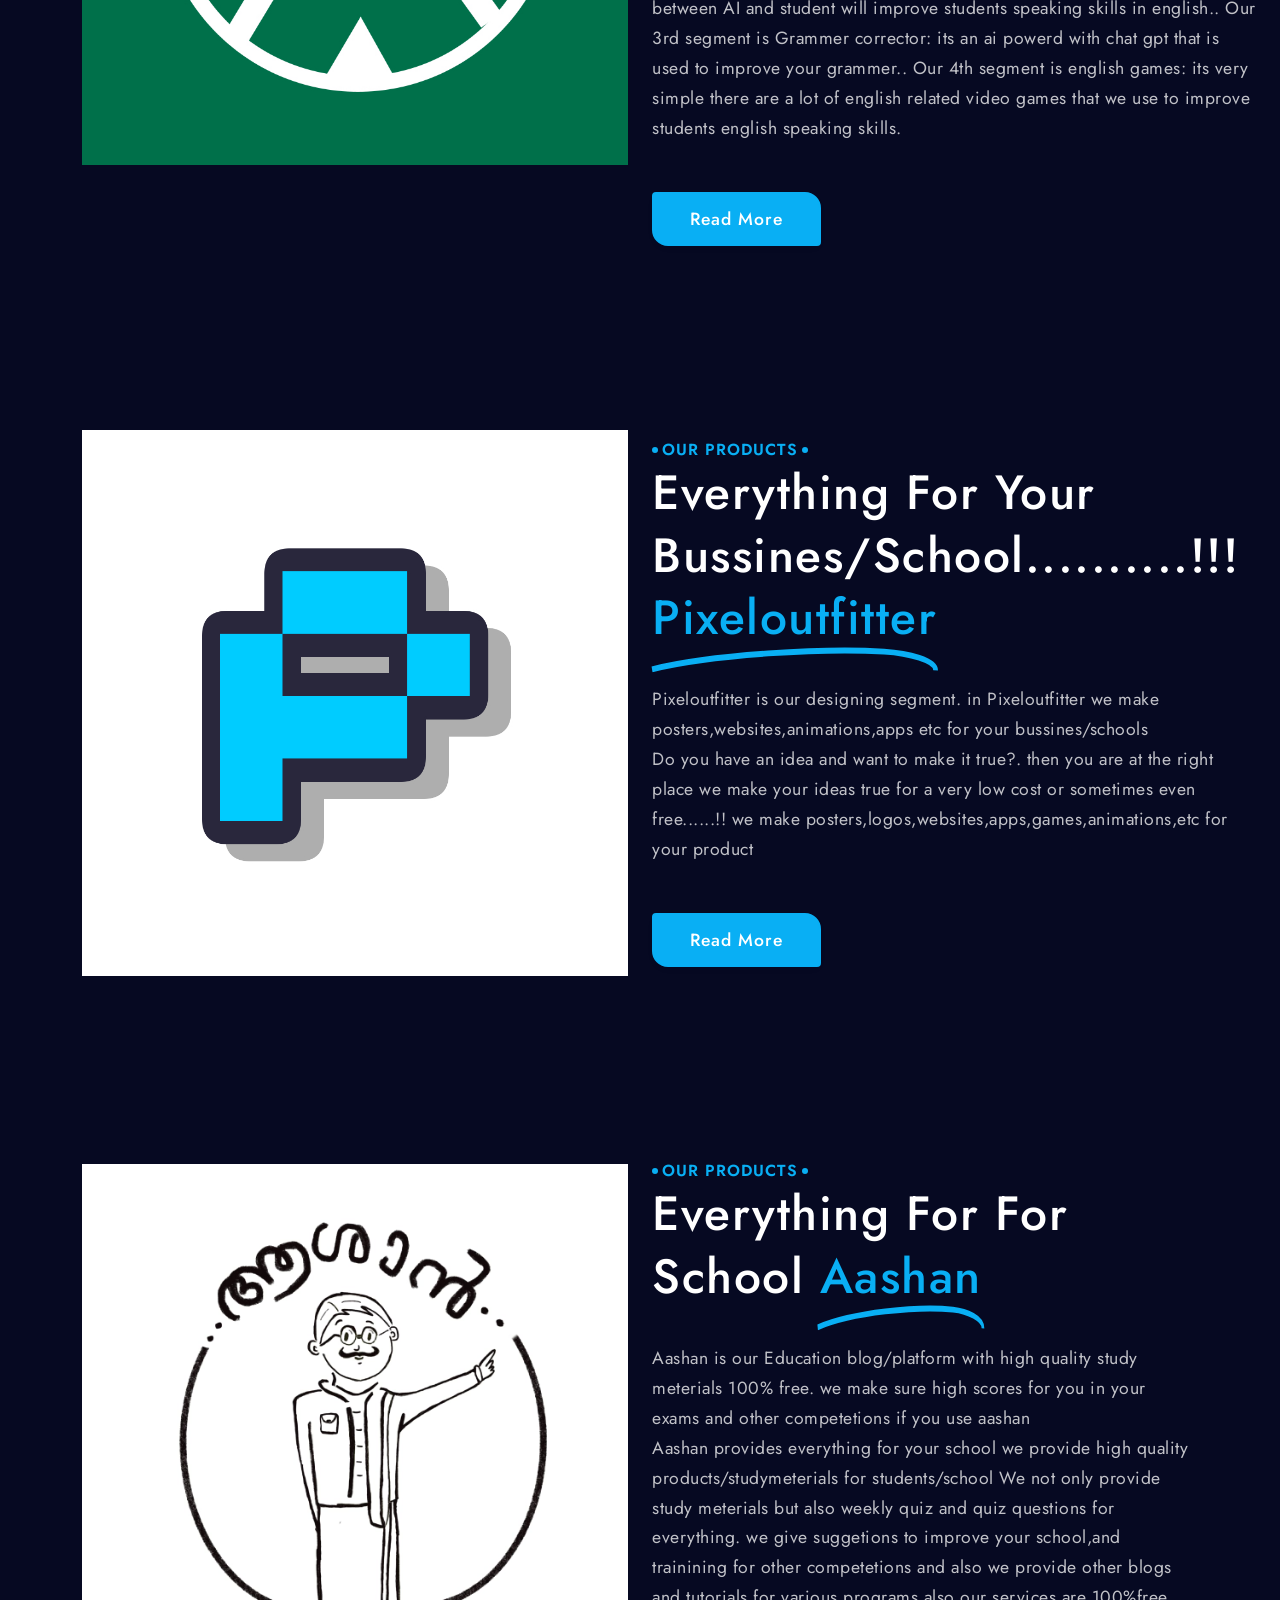
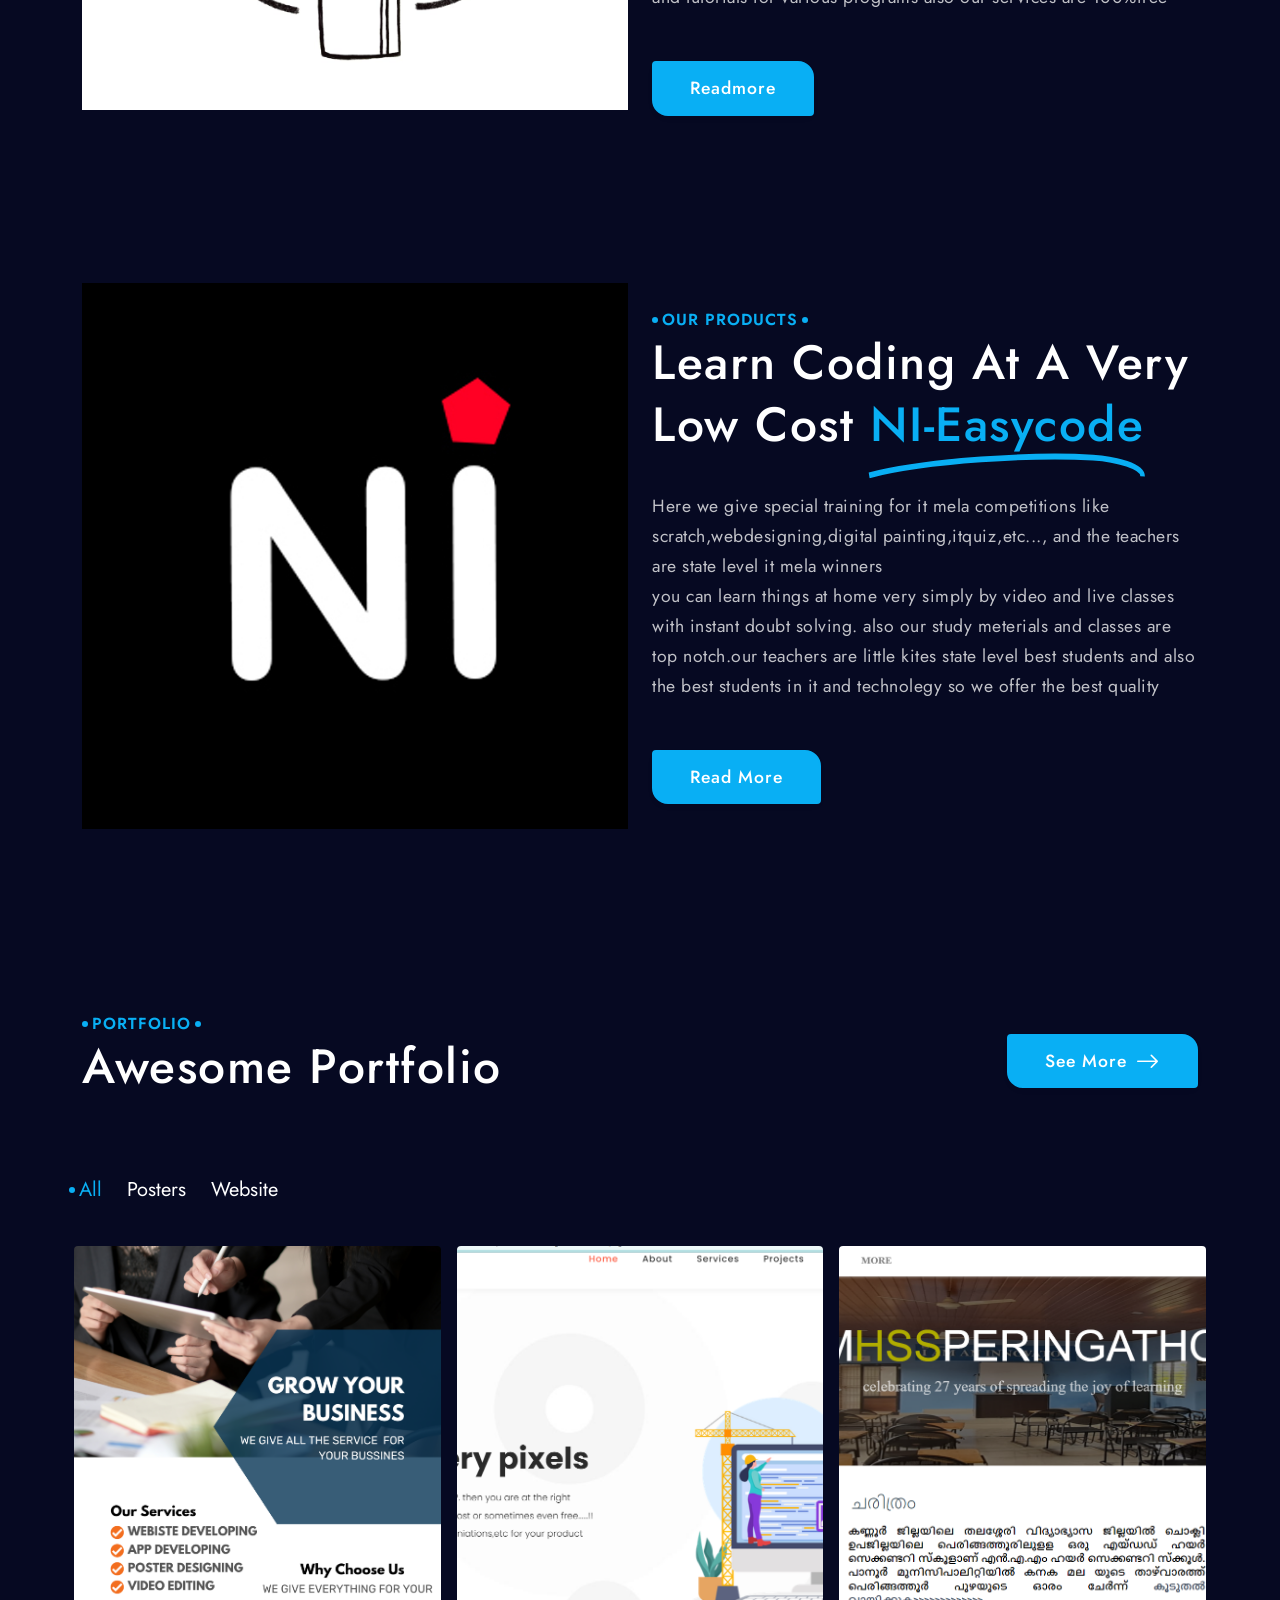
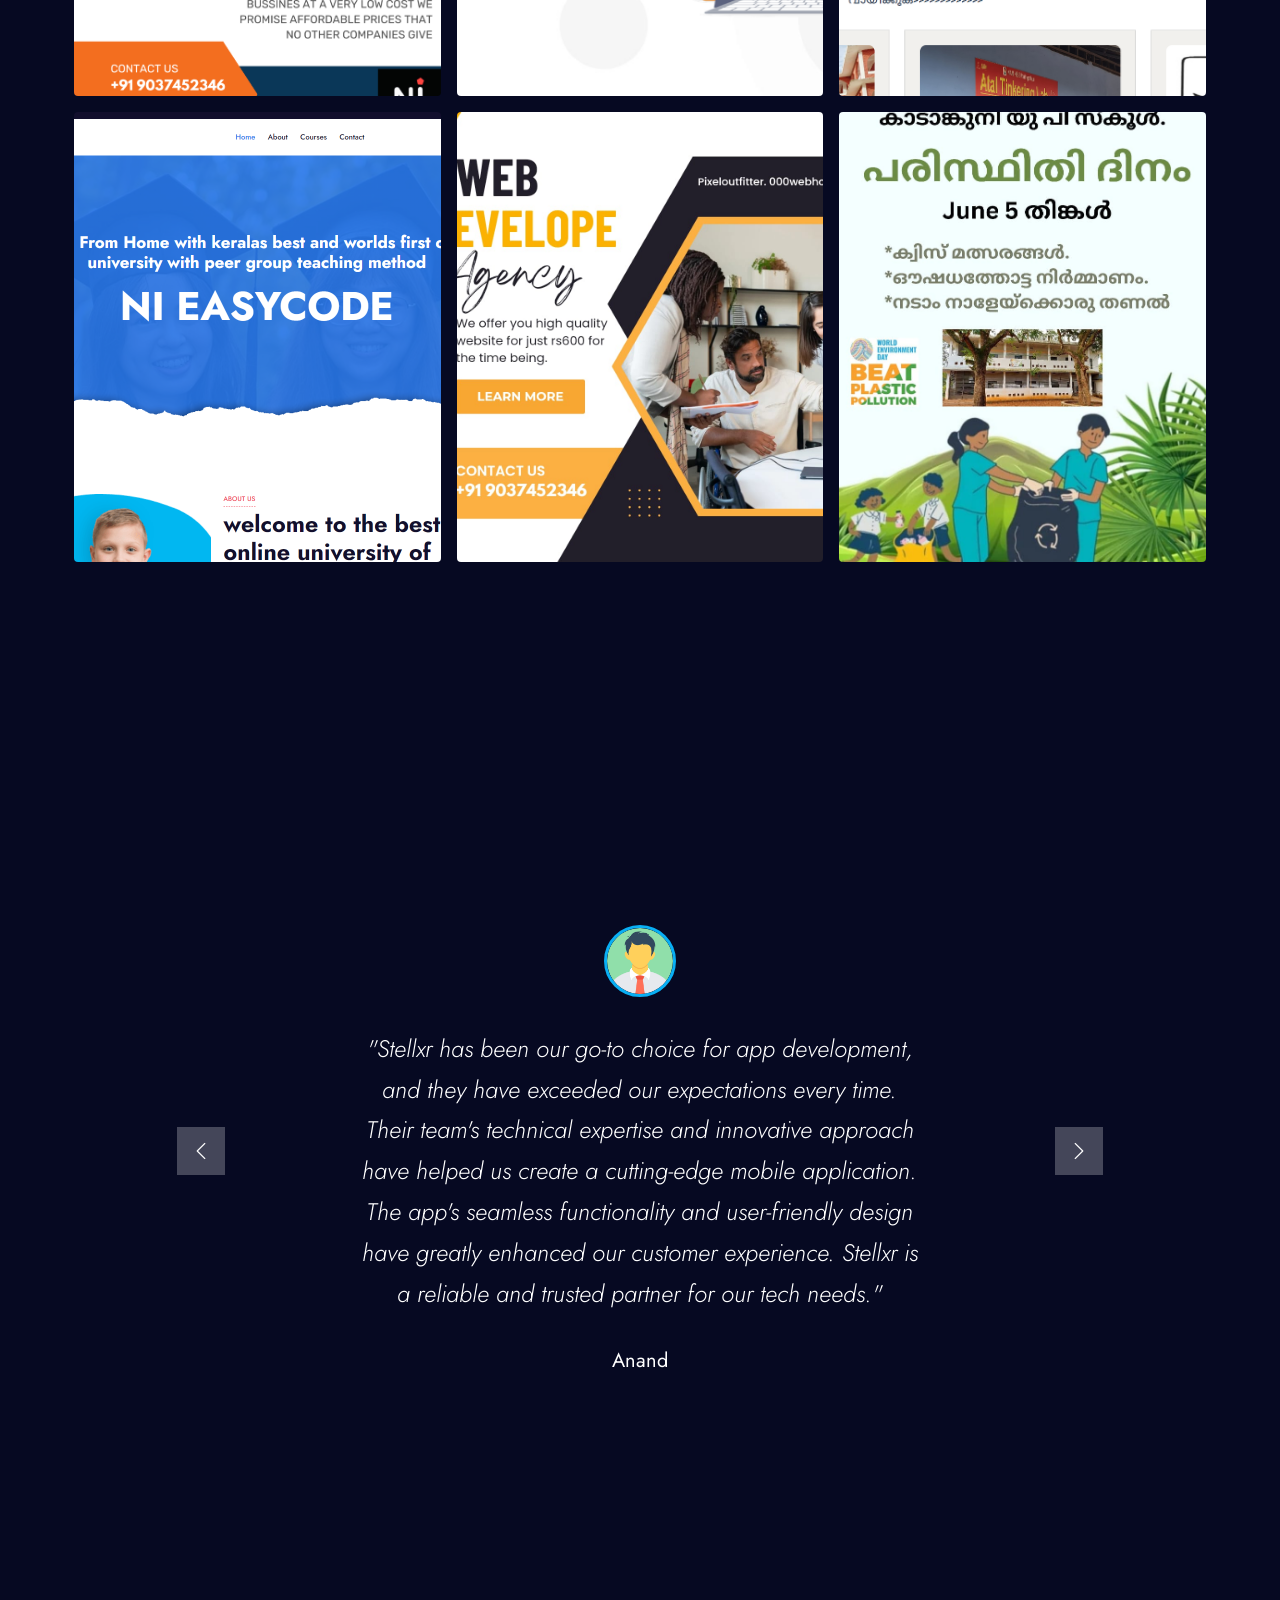
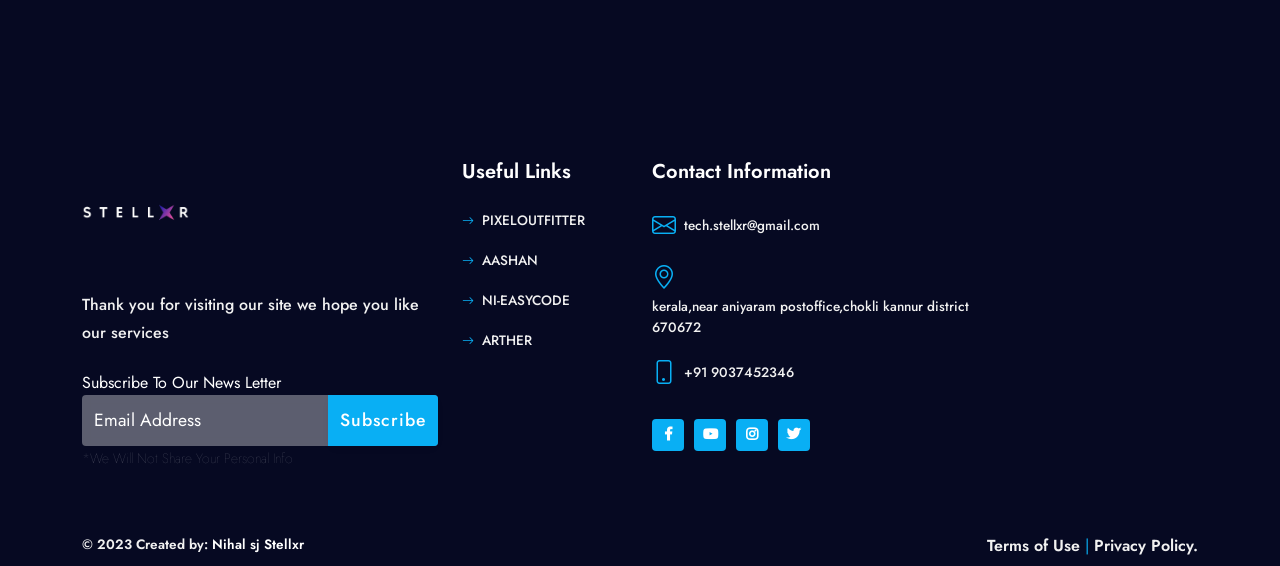
==== commit 0905fdf4: "Update index.html" ====
--- a/index.html
+++ b/index.html
@@ -168,7 +168,7 @@
                   </div>
                   <div class="col-10 col-md-8  col-lg-6   ">
                     <p class="slide-subtitle ">
-                      WE PROVIDE HIGH QUALITY PRODUCTS /SERVICES FOR YOUR SCHOOL
+                     UNLEASH YOUR CREATIVITY; CRAFT YOUR VISION
                     </p>
                   </div>
                   <div class="col-12   ">
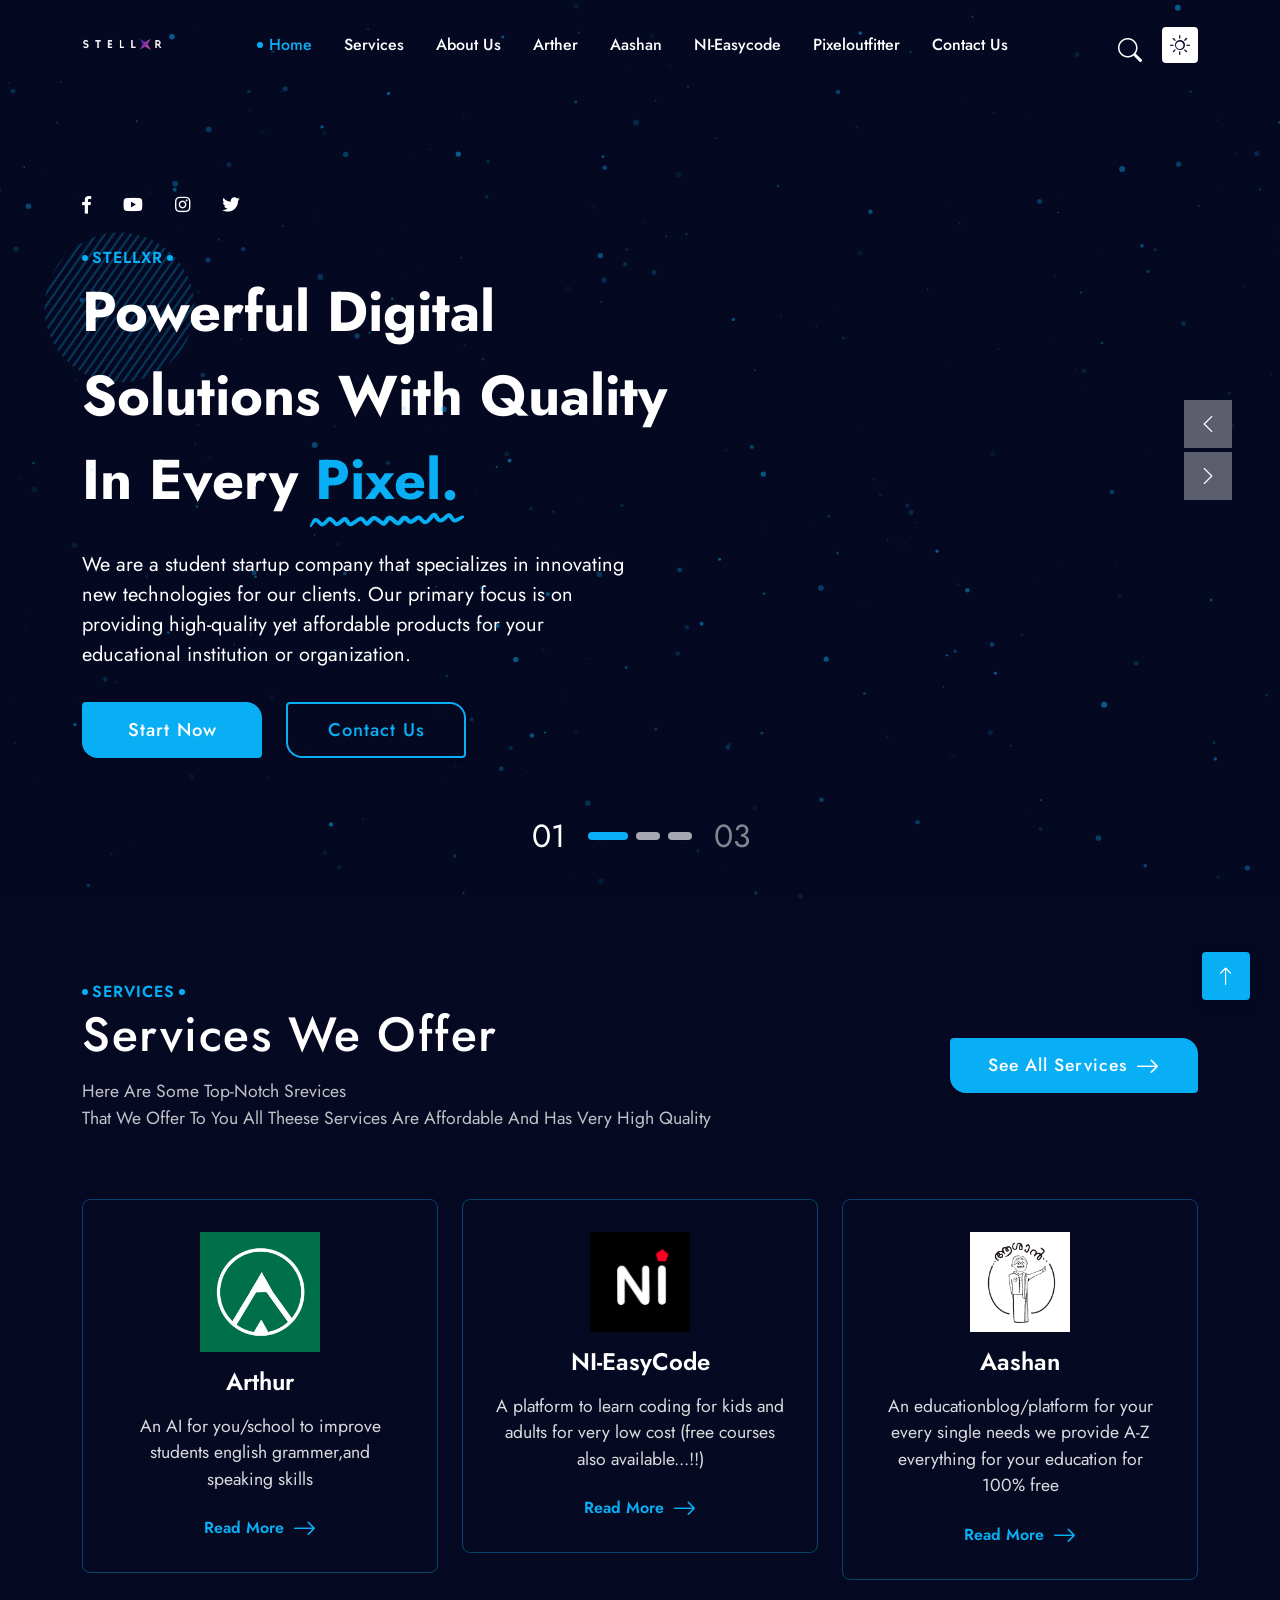
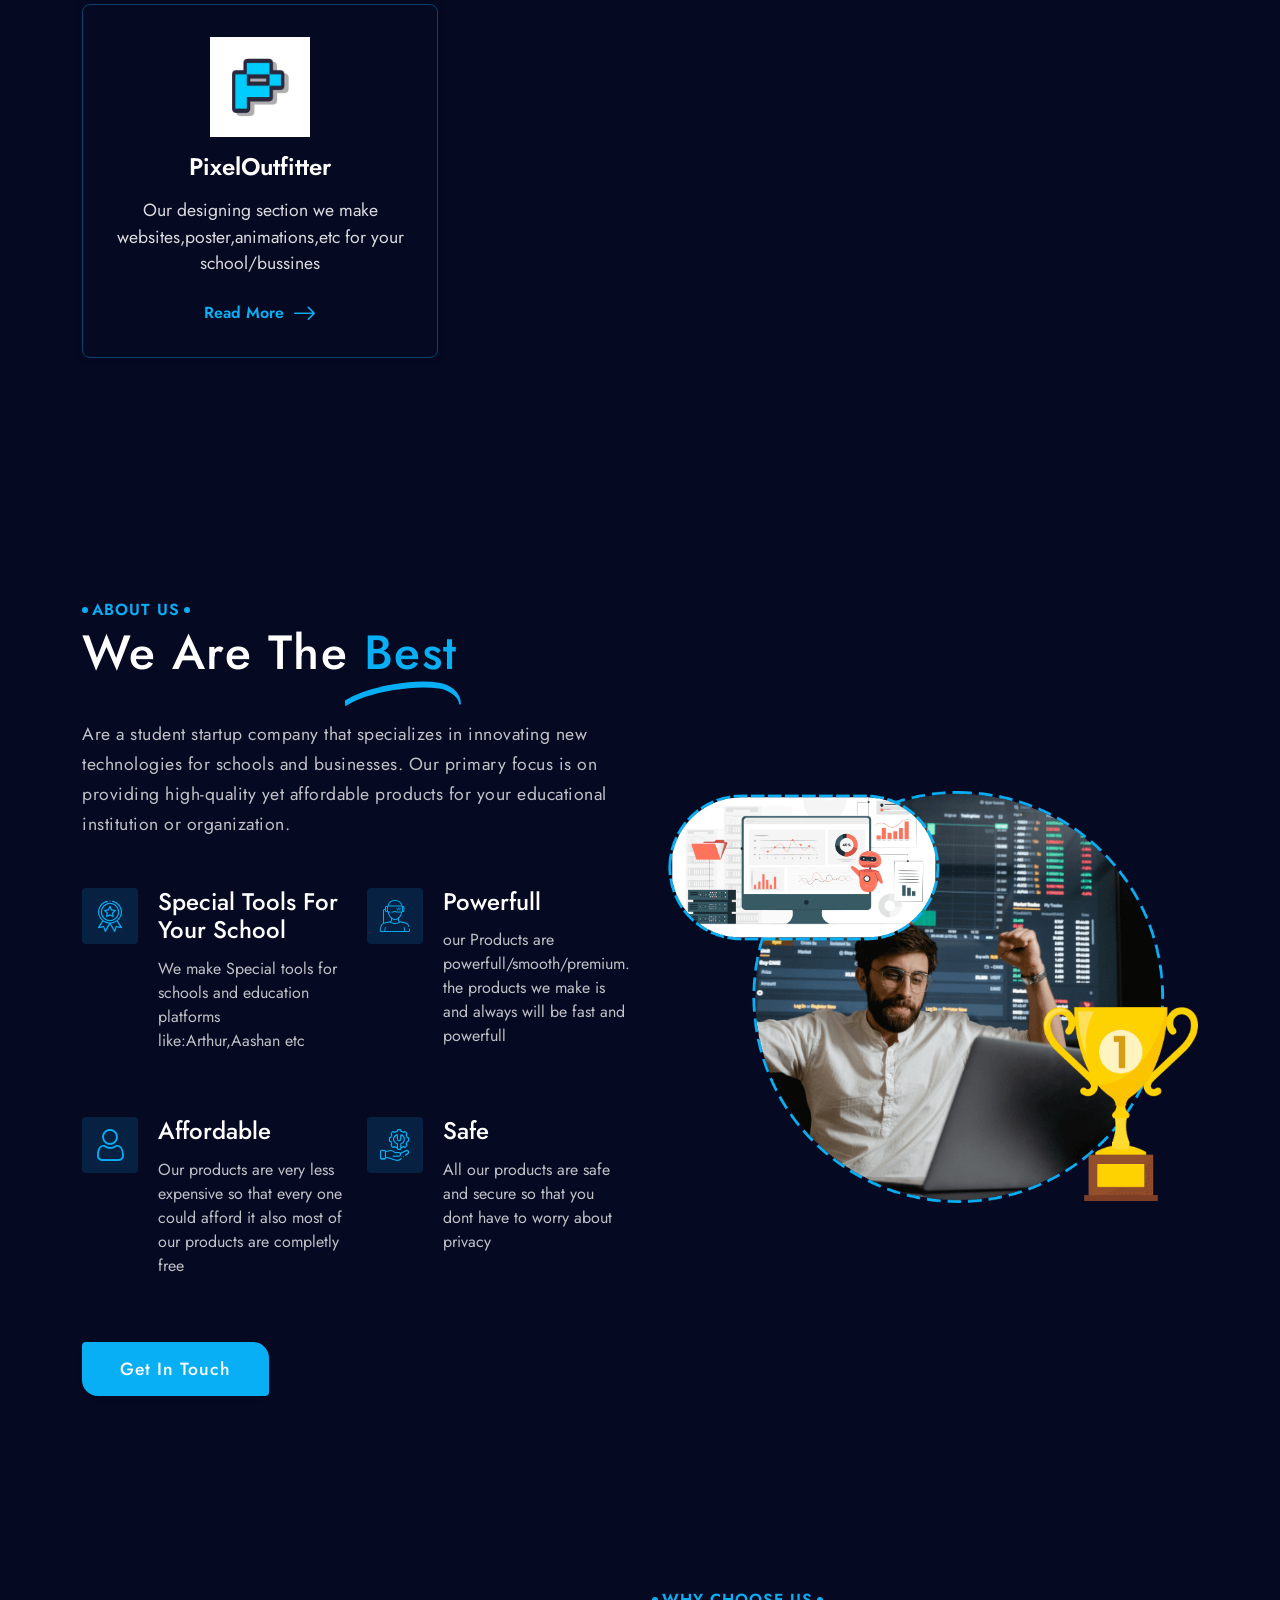
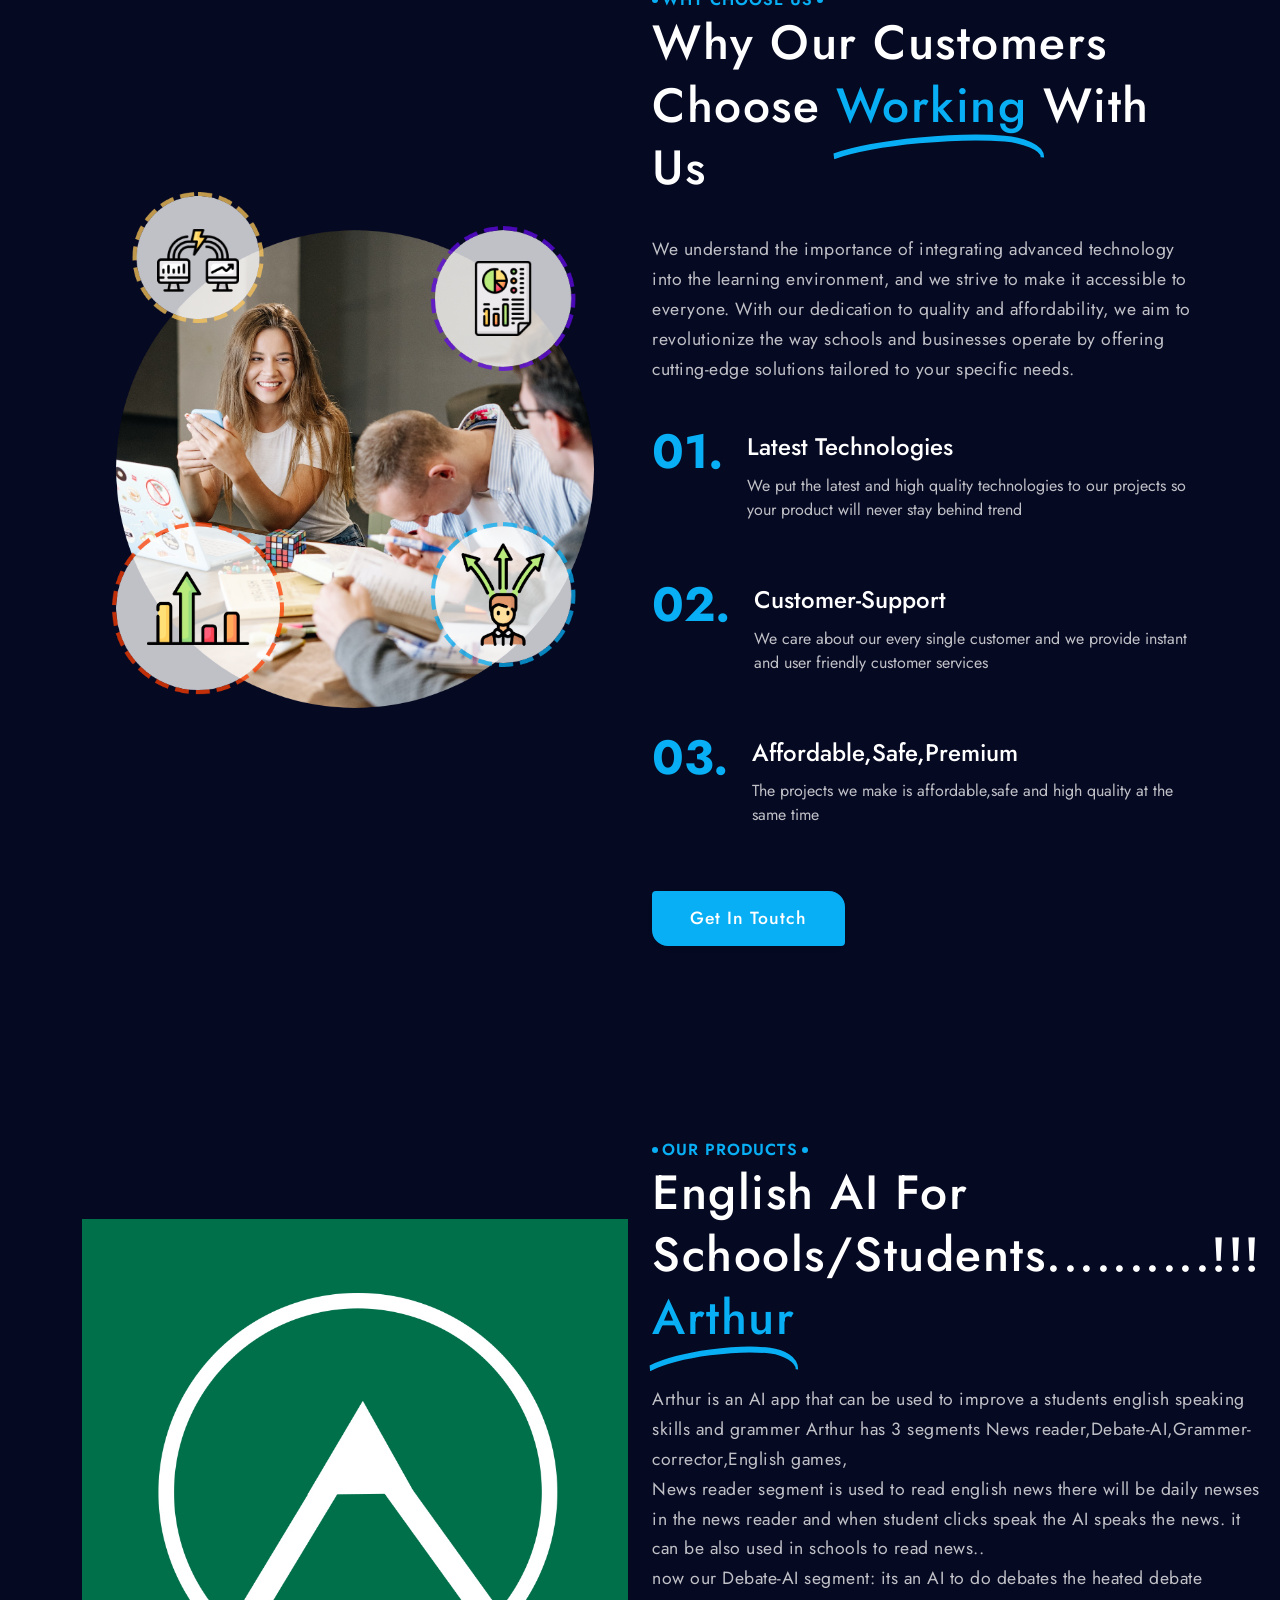
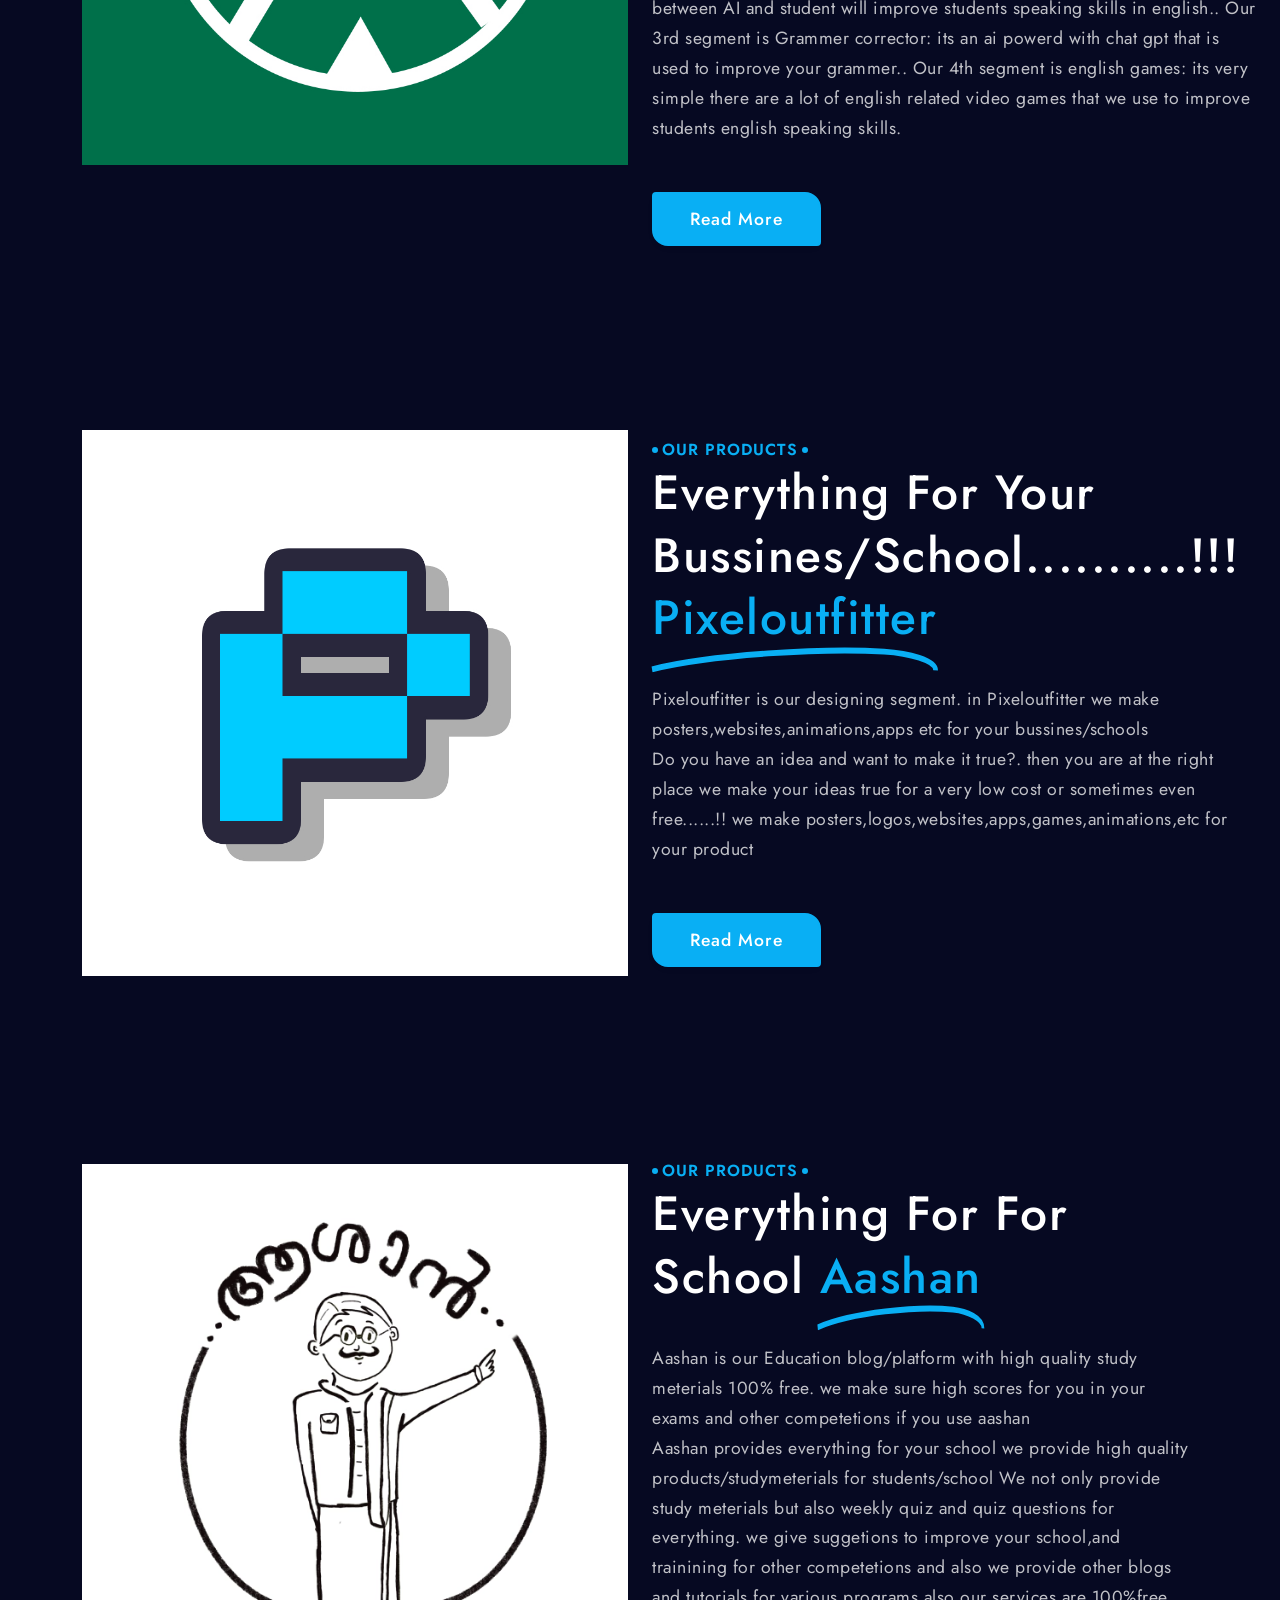
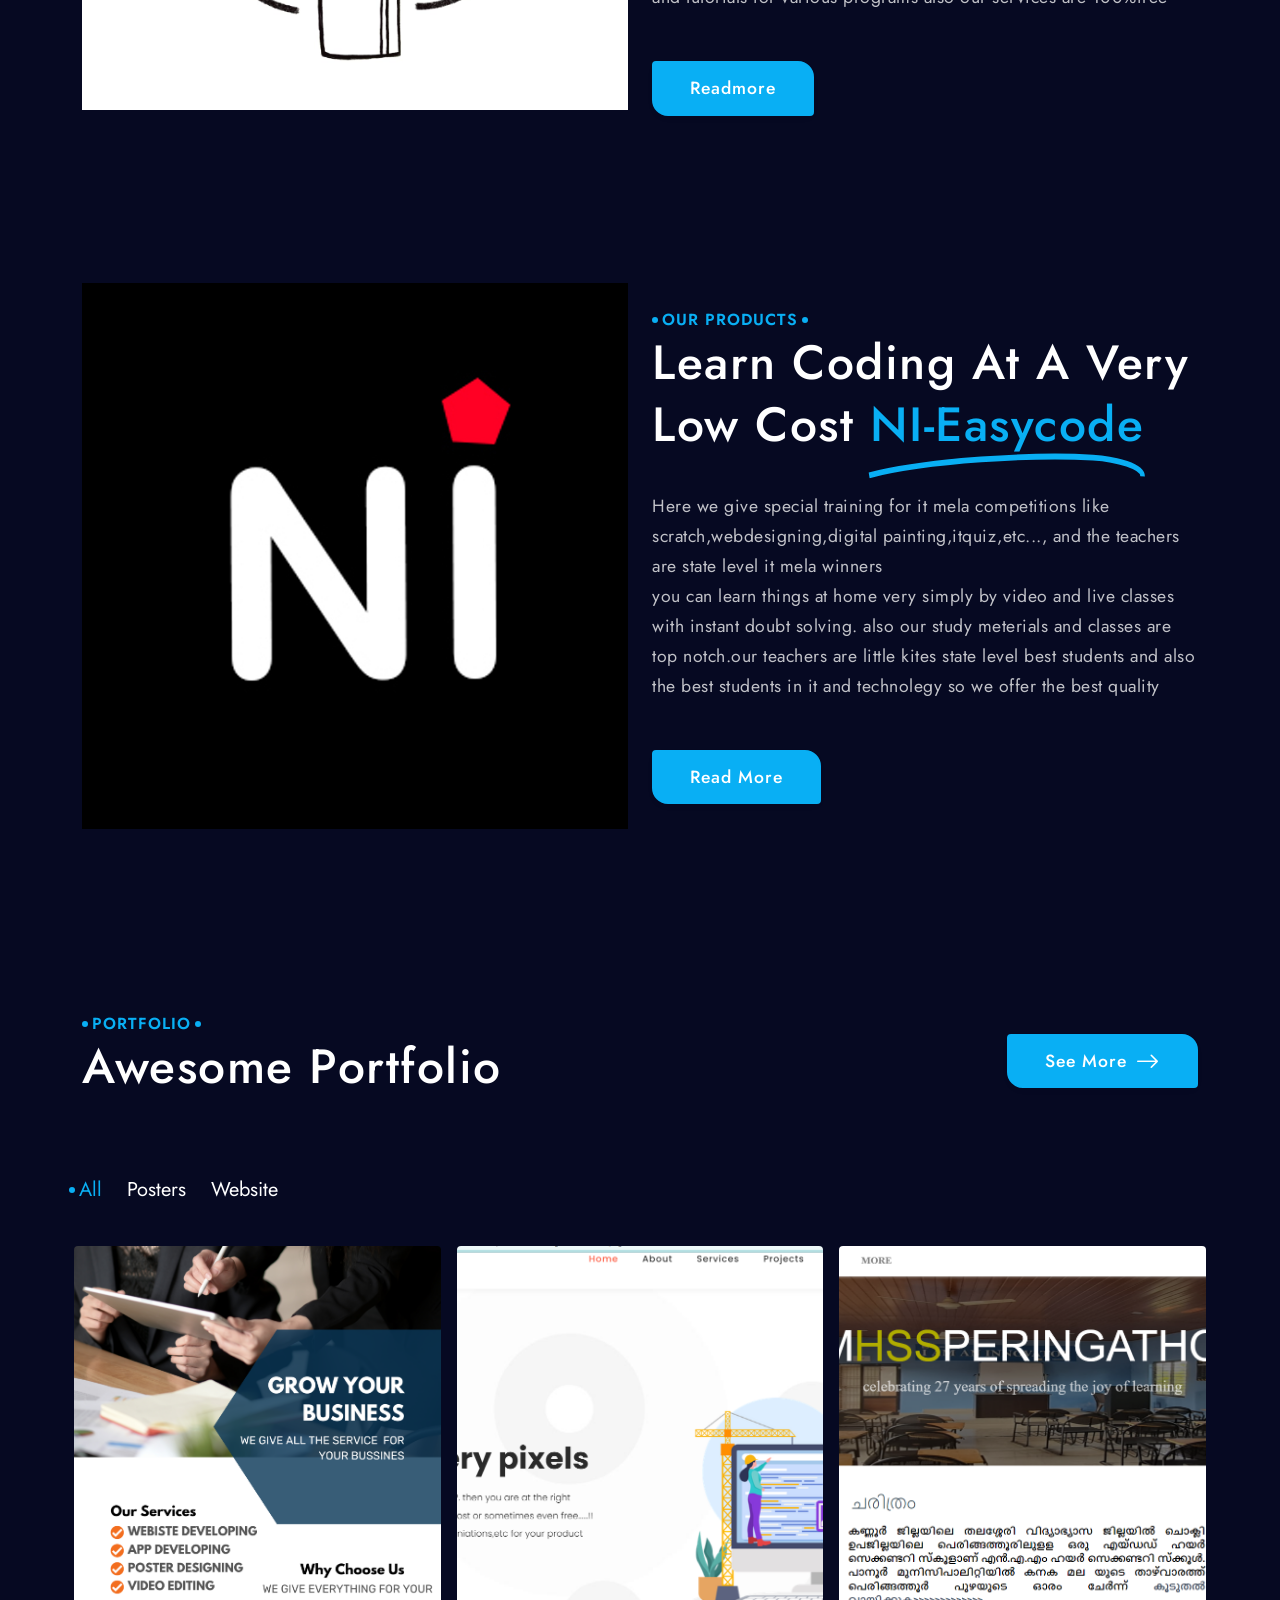
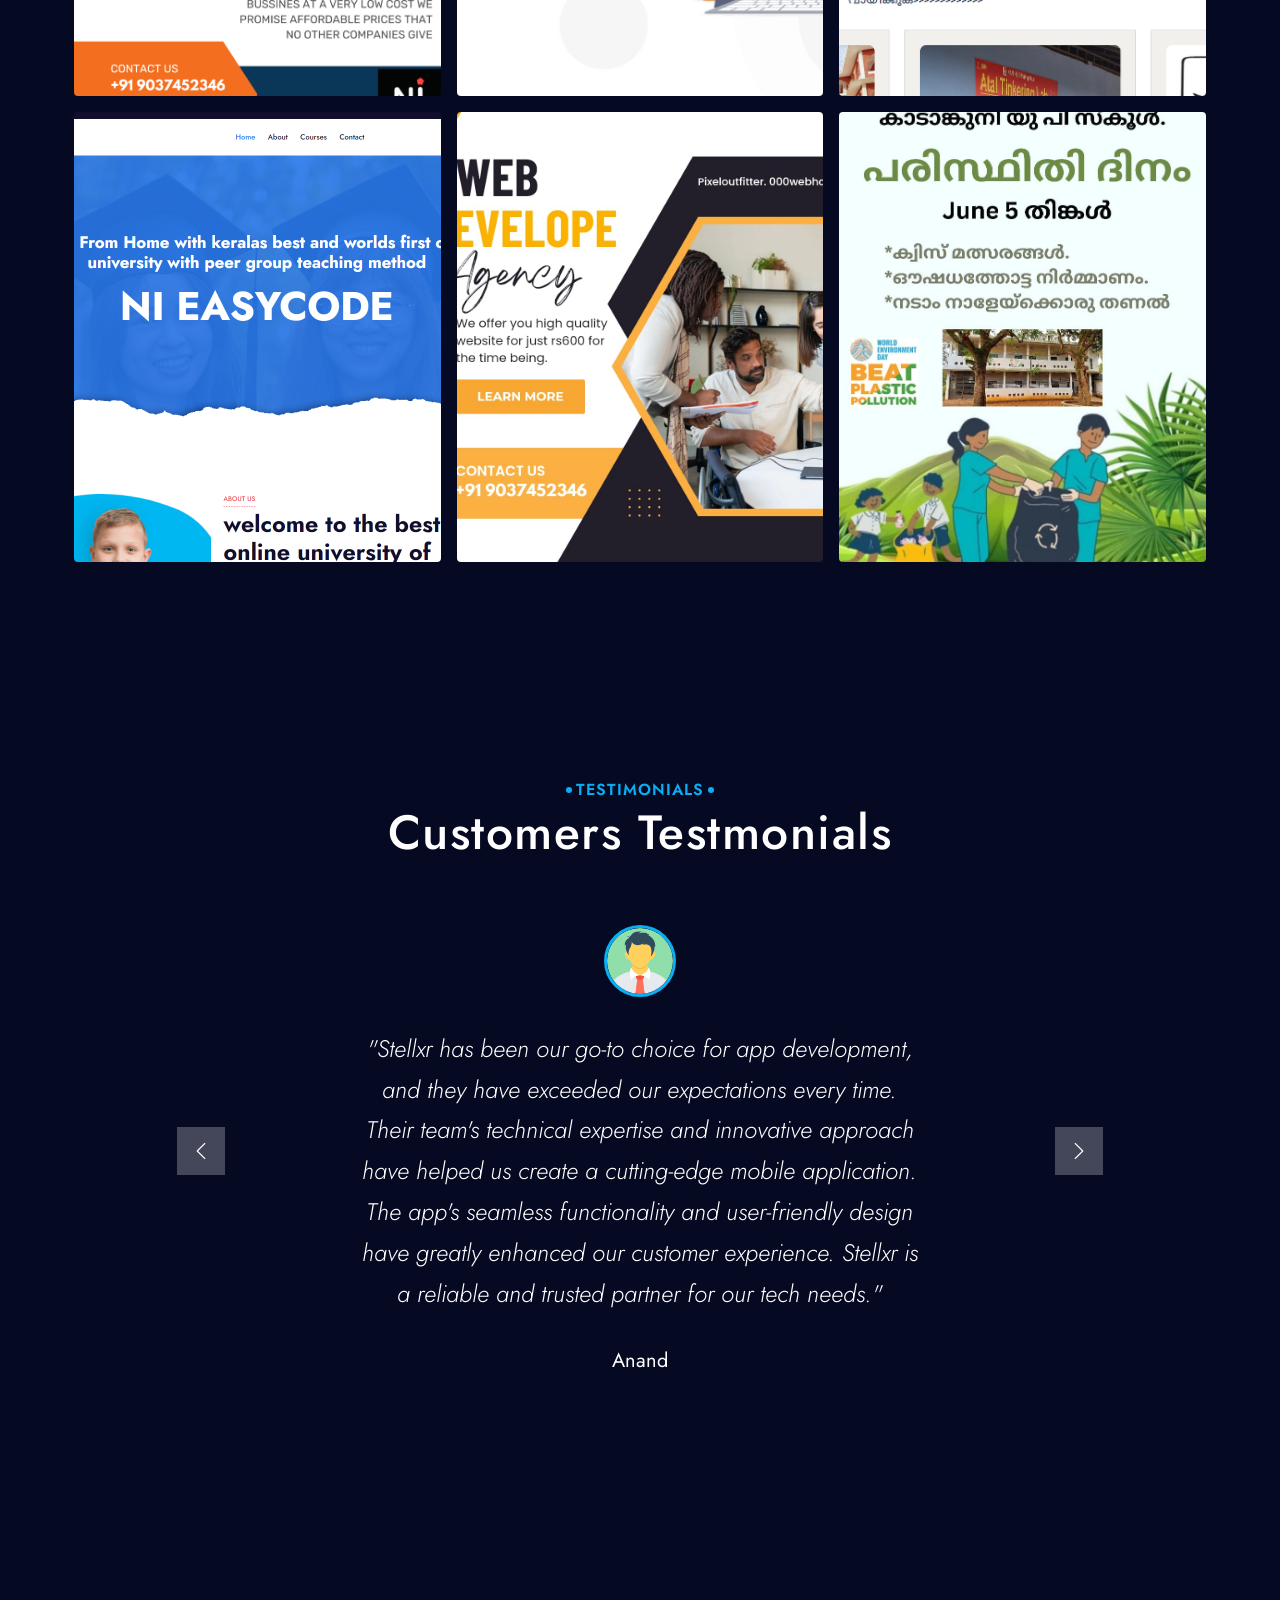
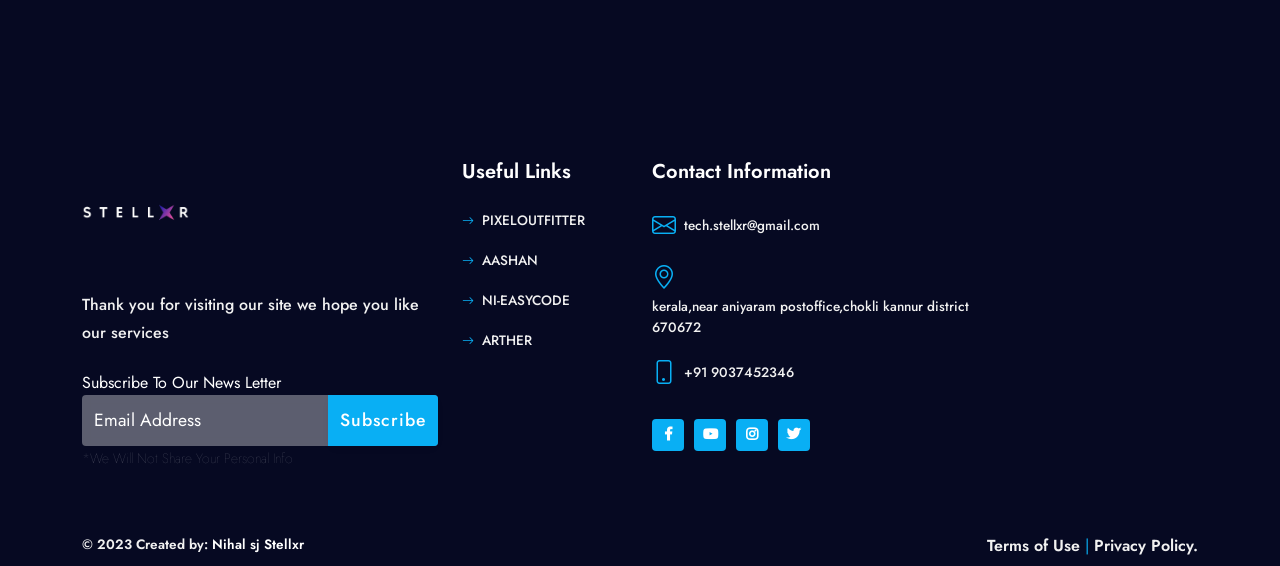
==== commit d7b3d075: "Update index.html" ====
--- a/index.html
+++ b/index.html
@@ -211,7 +211,7 @@
                   </div>
                   <div class="col-10 col-md-8  col-lg-6   ">
                     <p class="slide-subtitle ">
-                      We provide high-quality websites,posters,etc(othertools/services)for your bussines
+                      Empowering businesses with captivating websites, posters, and more.
                       
                     </p>
                   </div>
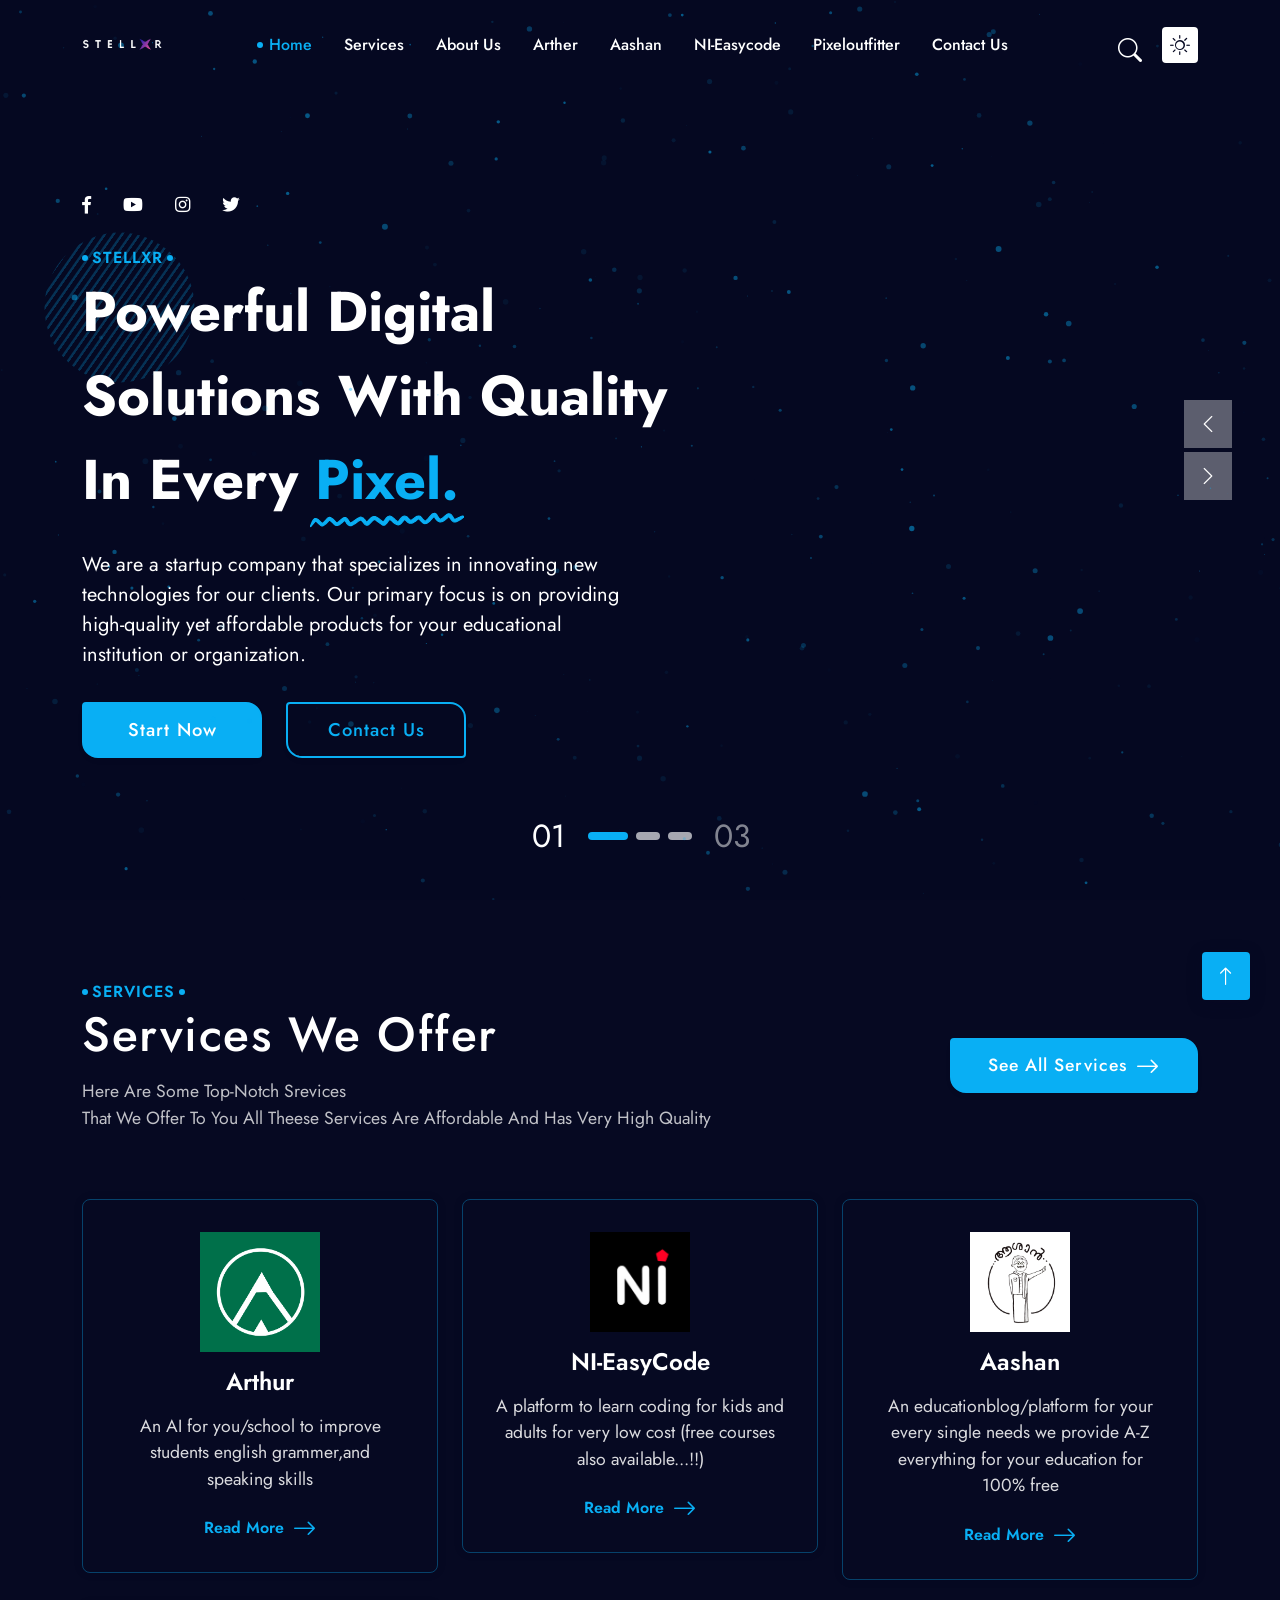
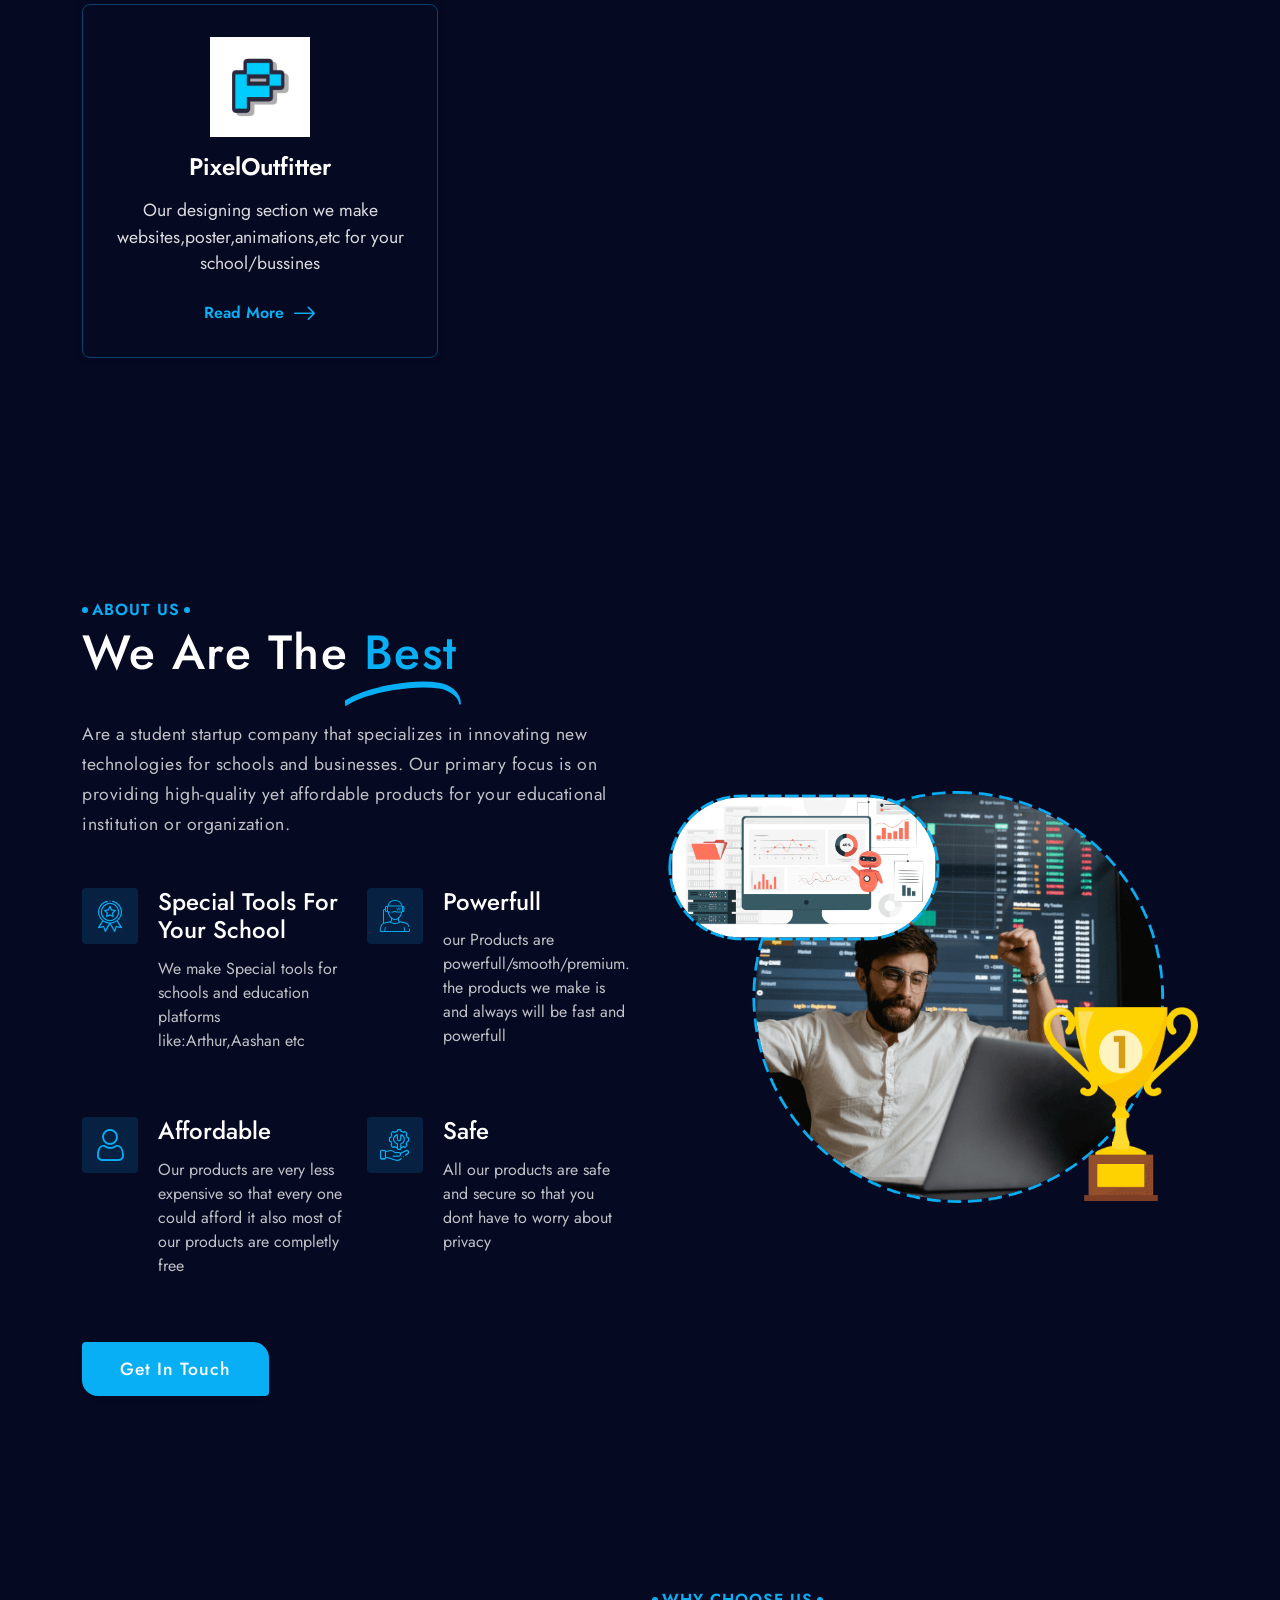
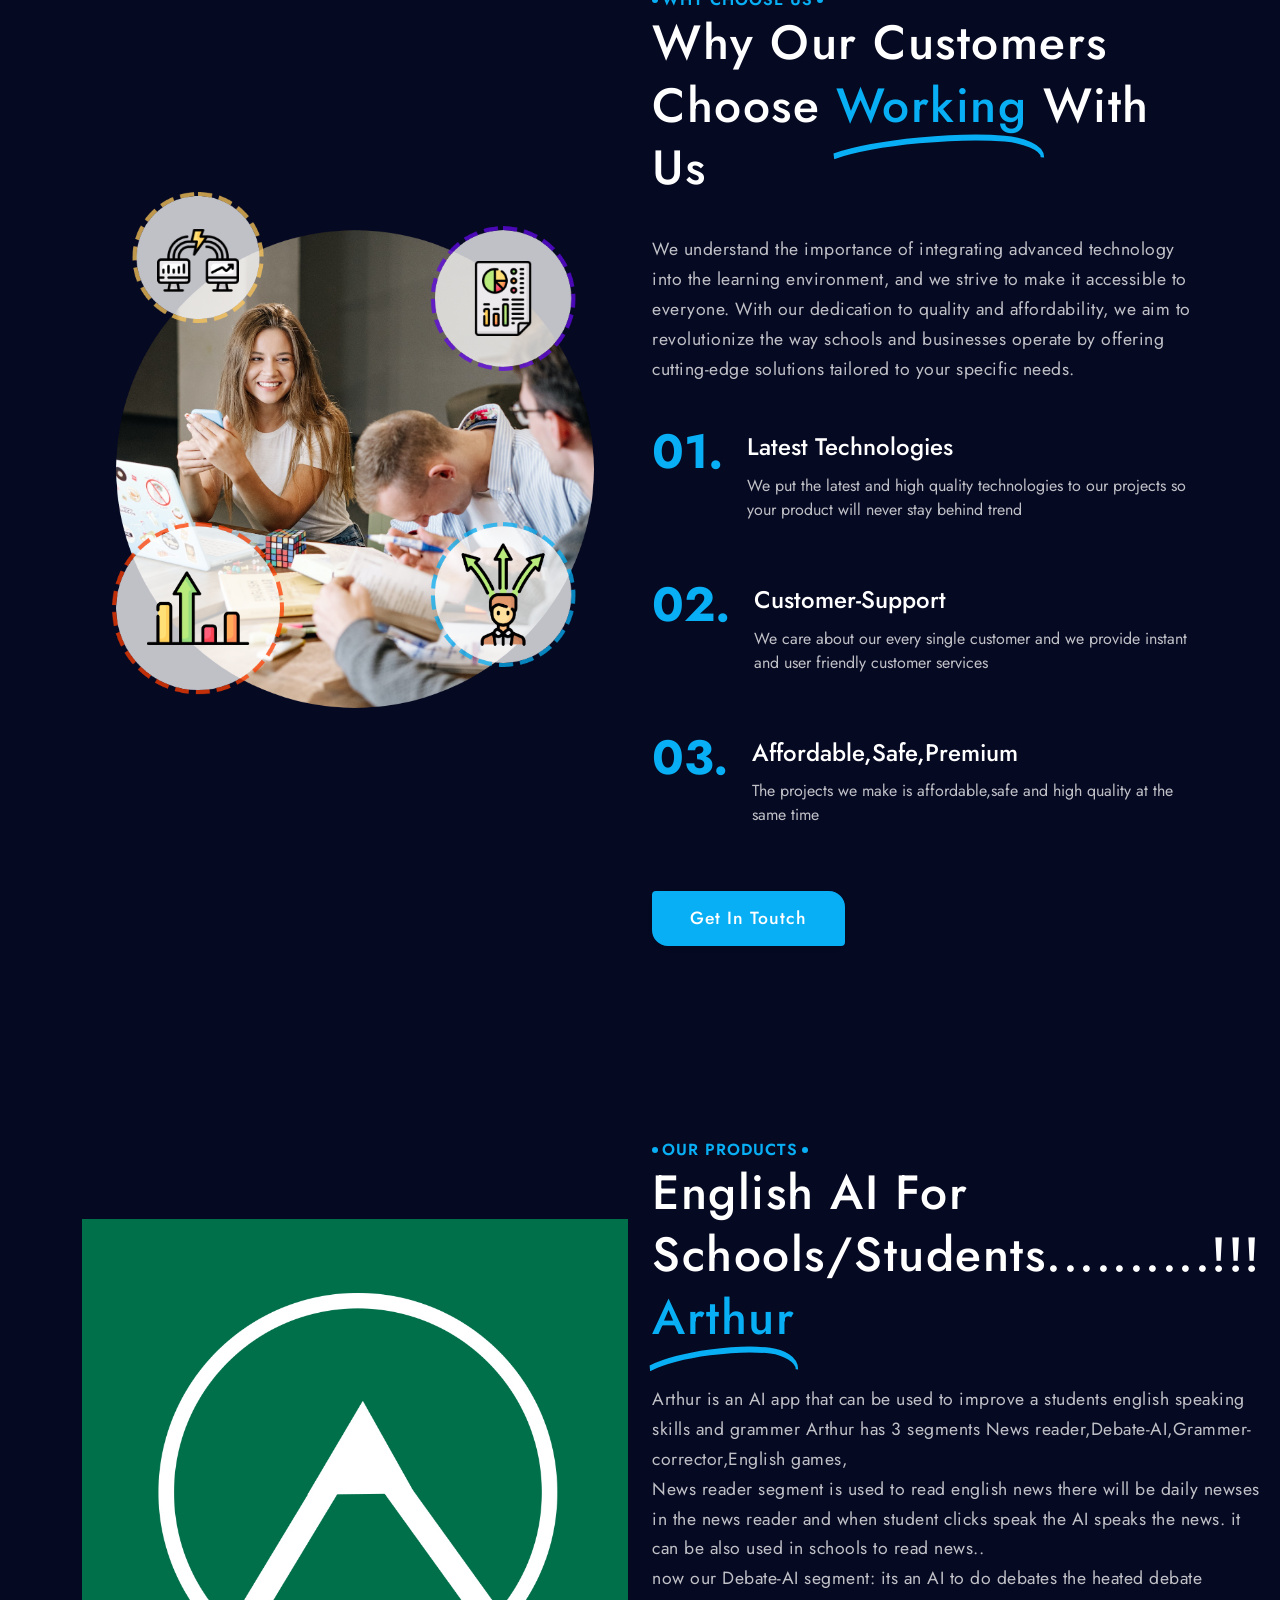
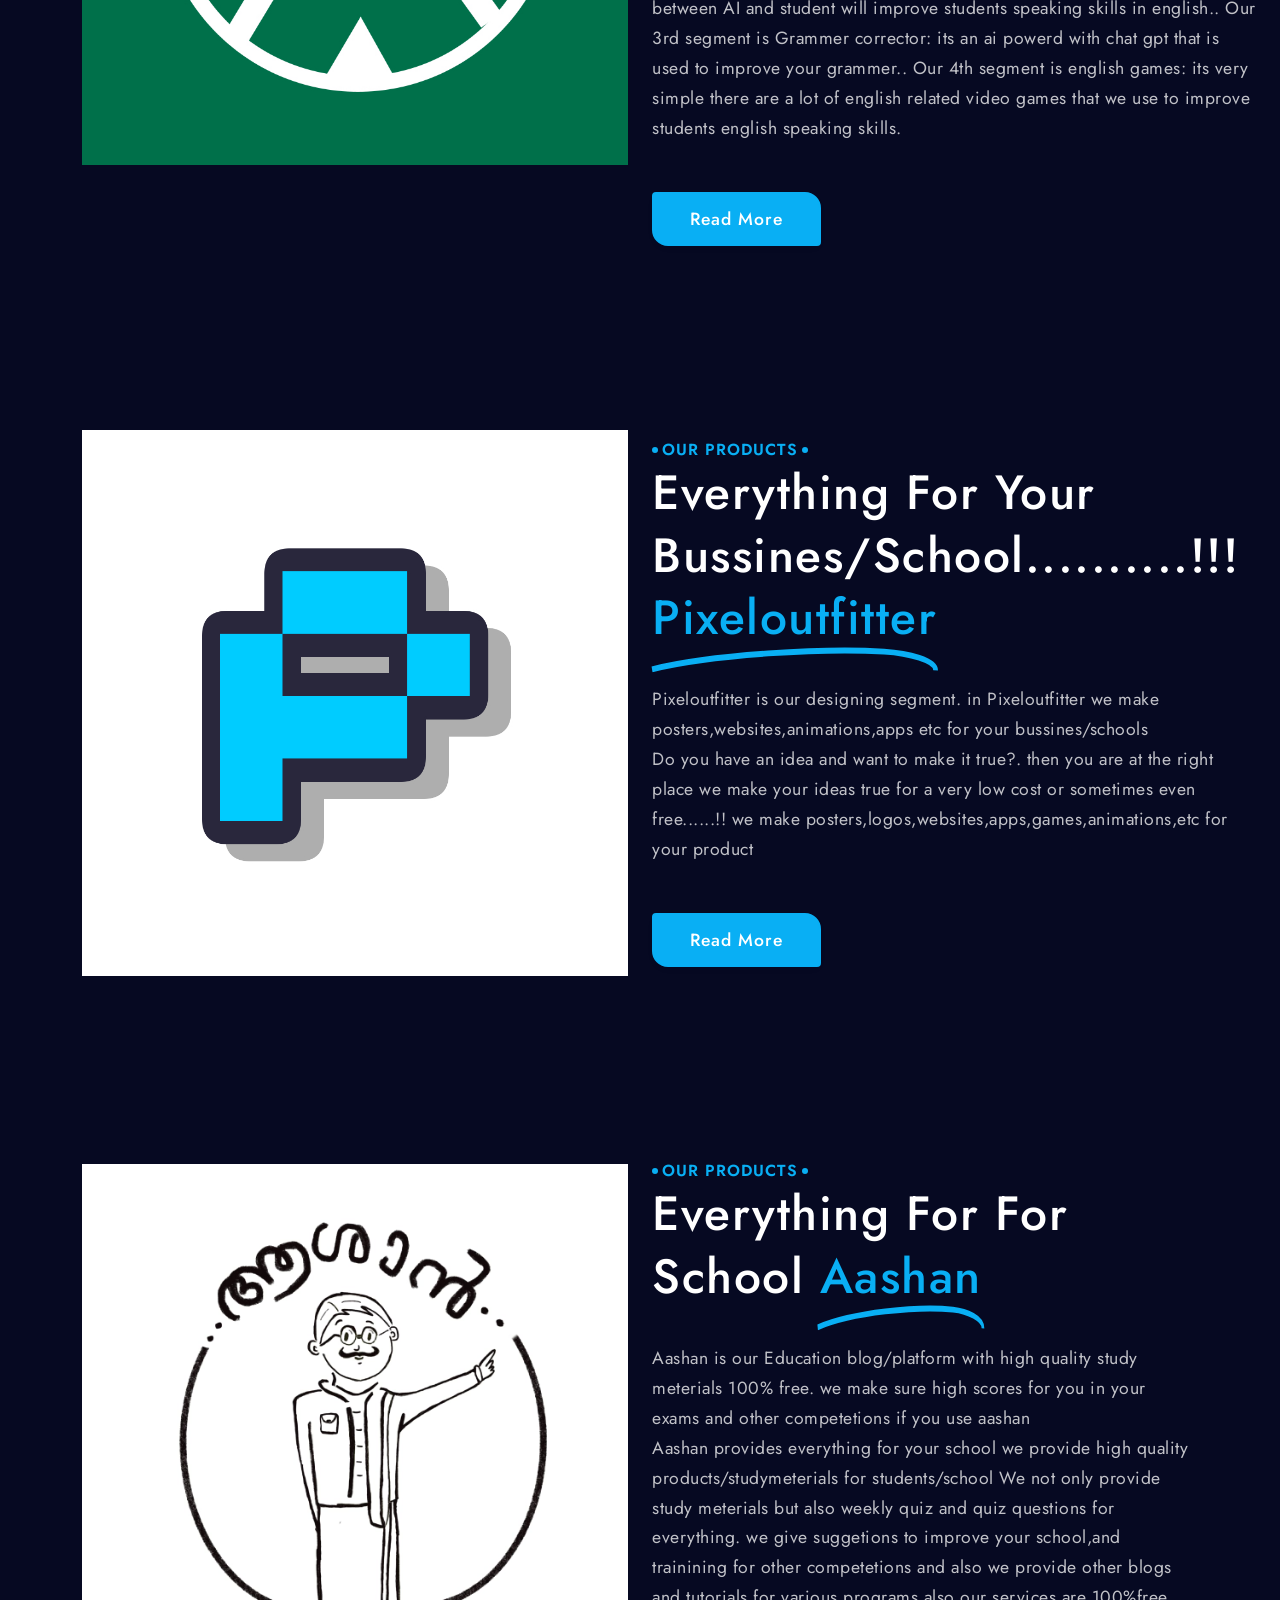
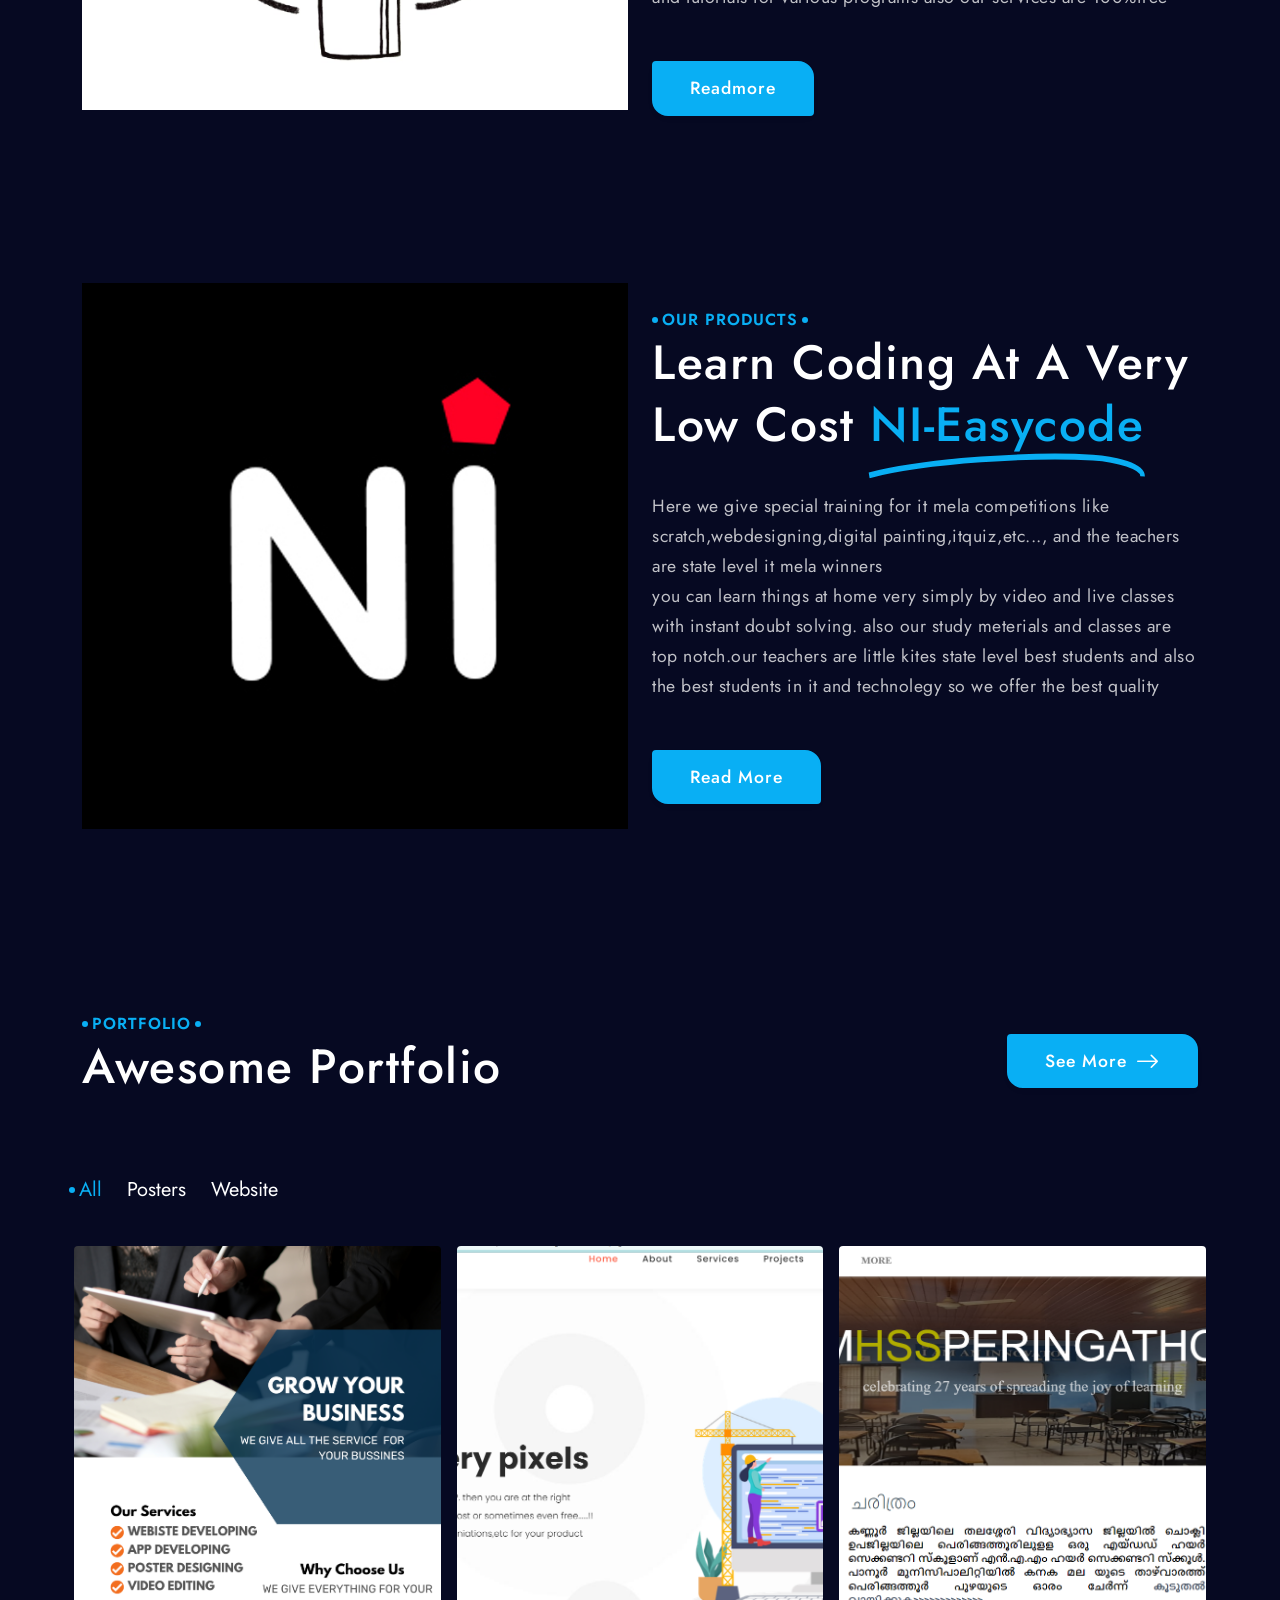
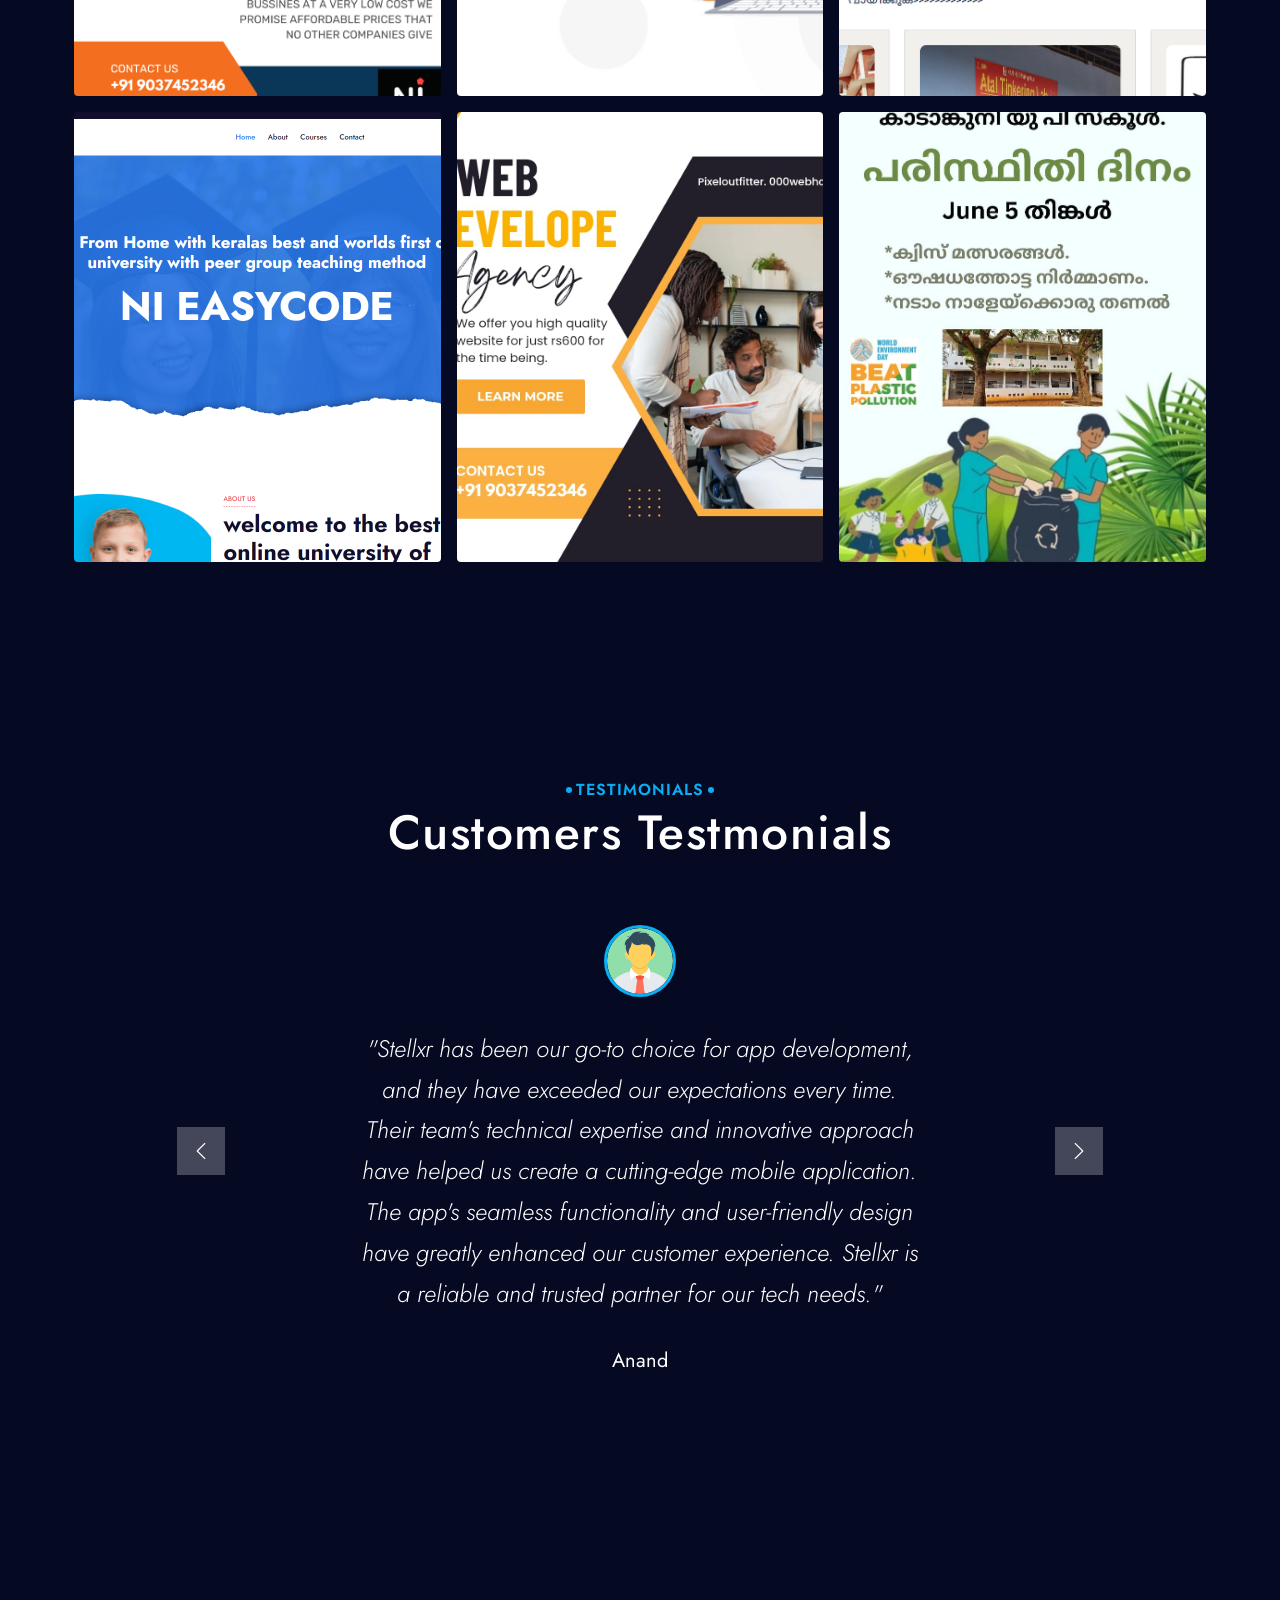
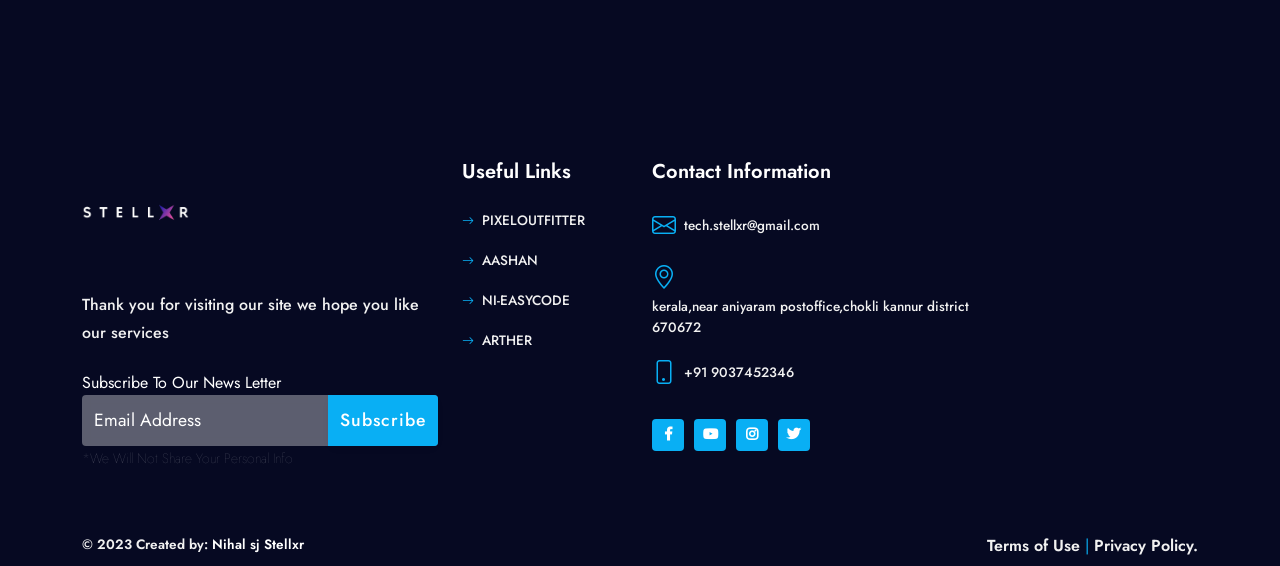
==== commit 4e039b44: "Update index.html" ====
--- a/index.html
+++ b/index.html
@@ -129,7 +129,7 @@
                   </div>
                   <div class="col-10 col-md-8  col-lg-6   ">
                     <p class="slide-subtitle ">
-                      We are a student startup company that specializes in innovating new technologies for our clients. Our primary focus is on providing high-quality yet affordable products for your educational institution or organization.
+                      We are a startup company that specializes in innovating new technologies for our clients. Our primary focus is on providing high-quality yet affordable products for your educational institution or organization.
                       
                     </p>
                   </div>
@@ -164,11 +164,11 @@
                     <div class="pre-title">STELLXR          </div>
                   </div>
                   <div class="col-12  col-md-8 col-lg-7   ">
-                    <h1 class="slide-title  ">WANT TO IMPROVE YOUR <span class="featured-text">SCHOOL? <svg xmlns="http://www.w3.org/2000/svg" class="wavey-underline"  width="1104.664" height="100.188" viewBox="0 0 1104.664 100.188">  <path id="Path_208" data-name="Path 208" d="M1395.385,1568.169a21.357,21.357,0,0,0-7.563,1.667c-5.893,2.122-10,6.516-13.9,10.646-9.685,10.253-18.565,21-27.757,31.568a74.7,74.7,0,0,1-10.36,9.6,40.274,40.274,0,0,1-4.749,2.291c-.58.154-1.151.288-1.731.406l-.07-.018c-.25-.121-.495-.247-.737-.381a69.246,69.246,0,0,1-9.219-8.363c-3.508-3.913-6.856-7.927-10.125-11.993a84.778,84.778,0,0,0-9.754-10.9,33.9,33.9,0,0,0-4.734-3.159,29.755,29.755,0,0,0-3.86-1.468,8.287,8.287,0,0,0-2.416-.514,25.223,25.223,0,0,0-8.575.116,37.238,37.238,0,0,0-6.61,2.031,55.378,55.378,0,0,0-9.6,5.049c-3.359,2.173-6.689,4.371-9.92,6.667-4.873,3.468-9.73,6.936-14.7,10.3a75.464,75.464,0,0,1-10.418,5.482c-.9.256-1.8.477-2.723.657h-.017q-.244-.123-.486-.252a123.025,123.025,0,0,1-14.522-13.025c-2.21-2.214-4.43-4.419-6.738-6.559a56.755,56.755,0,0,0-6.2-5.1,26.416,26.416,0,0,0-8.359-4.113,24.5,24.5,0,0,0-7.131-.829,24.16,24.16,0,0,0-5.9.953,45.529,45.529,0,0,0-4.43,1.659,25.049,25.049,0,0,0-3.88,2.388,43.866,43.866,0,0,0-7.121,6.052c-2.916,2.919-5.559,6.053-8.162,9.179-4.706,5.669-8.674,11.735-13.477,17.349a40.793,40.793,0,0,1-3.312,3.018c-1.77-.869-3.456-1.838-5.139-2.847-2.985-2.082-5.832-4.252-8.629-6.526-3.388-2.745-6.551-5.7-9.714-8.631q-4.449-4.13-8.909-8.259c-1.375-1.268-2.779-2.529-4.242-3.723-3.7-3.034-7.554-6.052-12.161-8.075-1.444-.531-2.887-1.037-4.341-1.534-.4-.091-.805-.191-1.208-.29q-2.3-.312-4.607-.539a24.017,24.017,0,0,0-7.9,1.153,22.473,22.473,0,0,0-4.194,1.633,32.6,32.6,0,0,0-4.823,3.142,25.689,25.689,0,0,0-3.968,3.7,143.436,143.436,0,0,0-9.822,11.674c-2.524,3.4-4.961,6.84-7.4,10.281-2.548,3.581-5.078,7.193-7.894,10.631l-.04-.024c-7.131-4.818-13.964-9.976-20.737-15.134-7.936-6.035-15.519-12.5-24.183-17.809a56.468,56.468,0,0,0-7.219-3.764,57.227,57.227,0,0,0-6.3-2.181,33.858,33.858,0,0,0-6.424-.846c-1.561.083-3.1.241-4.645.465a27.682,27.682,0,0,0-5.648,1.749,56.414,56.414,0,0,0-9.066,5.332,85.607,85.607,0,0,0-10.647,8.746c-7.2,6.686-13.456,14.117-19.865,21.341-1.1,1.186-2.207,2.358-3.38,3.482-.861-.86-1.69-1.744-2.512-2.624-5.094-5.73-9.878-11.655-15.025-17.348-1.866-2.065-3.753-4.105-5.688-6.111a54.566,54.566,0,0,0-4.606-4.17,26.641,26.641,0,0,0-7.464-4.362,19.329,19.329,0,0,0-3.969-1.268,23.247,23.247,0,0,0-5.412-.448,27.049,27.049,0,0,0-9.252,2.189,64.6,64.6,0,0,0-6.807,3.1,188.563,188.563,0,0,0-24.212,15.654c-7.265,5.4-14.36,11-21.938,16.1a58.665,58.665,0,0,1-8.325,4.456c-.832.234-1.648.426-2.5.589-.122,0-.244,0-.367,0l-.144-.033c-.107-.051-.212-.1-.317-.156a41.819,41.819,0,0,1-3.947-3.516,93.708,93.708,0,0,1-5.968-8.2c-1.867-2.852-3.585-5.779-5.432-8.639-3.28-5.091-6.748-10.223-11.767-14.261a20.525,20.525,0,0,0-7.534-3.789,16.866,16.866,0,0,0-4.292-.655,33.2,33.2,0,0,0-5.363.456c-1.316.381-2.612.821-3.87,1.318a27.008,27.008,0,0,0-3.428,1.816c-1.561.954-3.045,2-4.547,3.018a171.305,171.305,0,0,0-17.327,13.979c-5.795,5.153-11.268,10.63-17.718,15.214a48.483,48.483,0,0,1-4.709,2.516c-.392.114-.784.217-1.182.313-5.283-3.993-9.674-8.814-14.118-13.45-4.312-4.477-8.594-9-13.29-13.2-5.284-4.718-11.05-9.369-18.318-11.765a28.559,28.559,0,0,0-7.475-1.194c-1.424.124-2.838.306-4.233.539-1.307.414-2.6.862-3.879,1.343a33.49,33.49,0,0,0-5.452,3.607,42.418,42.418,0,0,0-4.754,4.833c-3.808,4.195-7.459,8.482-11.241,12.69-2.722,2.866-5.442,5.741-8.334,8.495a110.3,110.3,0,0,1-12.253,10.513c-.676.4-1.355.765-2.053,1.107-3.421-2.787-6.435-5.972-9.5-9.025s-6.12-6.1-9.273-9.071c-4.98-4.685-10.205-9.336-16.334-12.951a29.591,29.591,0,0,0-7.347-3.325,14.36,14.36,0,0,0-4.086-.688c-.491-.05-.992-.091-1.493-.141a36.093,36.093,0,0,0-3.782.489c-1.158.39-2.3.8-3.417,1.26a11.837,11.837,0,0,0-3.684,2.786,38.113,38.113,0,0,0-4.145,5.257,156.759,156.759,0,0,0-12.012,22.046c-1.651,3.549-3.016,7.172-4.371,10.8-.639,1.733-1.16,3.5-1.876,5.207-1.062,2.545-2.1,5.082-3.271,7.595a1.894,1.894,0,0,0,1.1,2.28,2.668,2.668,0,0,0,3.261-.73c2.73-3.971,5.716-7.736,8.859-11.475,2.878-3.424,5.933-6.749,8.919-10.107,5.268-5.9,10.466-11.851,15.731-17.75.333.183.663.37.993.562,7.6,5.265,13.967,11.673,20.286,17.984,2.485,2.479,4.94,4.983,7.484,7.421,2.515,2.413,5.019,4.933,8.261,6.707a18.993,18.993,0,0,0,6.217,2.173,21.641,21.641,0,0,0,10.373-.9c7.366-2.421,12.926-7.346,18.426-11.964,3.006-2.529,5.727-5.365,8.5-8.093,5.2-5.118,10.08-10.457,14.958-15.8,1.527-1.616,3.039-3.23,4.73-4.709.706.36,1.393.741,2.075,1.144,7.925,5.608,14.364,12.627,20.846,19.375,3.2,3.325,6.424,6.625,9.822,9.808a45.086,45.086,0,0,0,7.966,6.128,11.269,11.269,0,0,0,2.259,1.135c.874.316,1.748.622,2.623.937a12.809,12.809,0,0,0,4.155.68,26.906,26.906,0,0,0,11.226-1.4c7.927-2.57,14.409-7.429,20.283-12.47,3.094-2.653,6.07-5.414,9.125-8.093a234.791,234.791,0,0,1,18.358-14.822c4.517,5.537,7.877,11.693,11.747,17.551a73.925,73.925,0,0,0,7.5,9.568,51.738,51.738,0,0,0,4.686,4.46,29.5,29.5,0,0,0,3.427,2.363,24.359,24.359,0,0,0,5.3,2.421c5.706,2.032,12.306,1.617,18.023-.165,8.035-2.5,14.615-7.147,21.118-11.707,3.084-2.164,6.079-4.42,9.075-6.667,5.769-4.312,11.51-8.631,17.485-12.724a113.949,113.949,0,0,1,16.474-8.936,64.641,64.641,0,0,1,8.45,7.941c4.85,5.48,9.537,11.053,14.432,16.5a87.007,87.007,0,0,0,9.341,9.427,26.069,26.069,0,0,0,3.055,2.073,10.084,10.084,0,0,0,3.536,1.467,13.307,13.307,0,0,0,4.862.913,29.729,29.729,0,0,0,5.353-.639c3.418-.746,6.267-2.795,8.919-4.618a39.946,39.946,0,0,0,5.019-4.428c5.363-5.2,10.038-10.894,15.274-16.185a121.467,121.467,0,0,1,16.741-14.571c.87-.521,1.749-1.014,2.662-1.475l.276.073a51.763,51.763,0,0,1,6.551,3.257c6.848,4.661,13.244,9.761,19.747,14.756,7.259,5.572,14.665,11.069,22.317,16.243a57.253,57.253,0,0,0,8.819,5.281,20.68,20.68,0,0,0,9.312,1.883,19.363,19.363,0,0,0,7.406-1.7,42.414,42.414,0,0,0,5.382-3.3,20.763,20.763,0,0,0,2.161-1.924c1.454-1.393,2.741-2.926,4.077-4.394,1.325-1.451,2.485-3.01,3.673-4.544,1.463-1.881,2.878-3.78,4.293-5.687,4.834-6.49,9.512-13.021,14.91-19.18.555-.552,1.122-1.089,1.708-1.61.1.057.209.115.313.173,6.282,4.5,11.65,9.908,17.2,15.02a163.615,163.615,0,0,0,18.485,15.231c2.269,1.55,4.6,3.027,6.945,4.486a47.181,47.181,0,0,0,6.3,3.283,27.077,27.077,0,0,0,11.138,2.255,24.392,24.392,0,0,0,9.577-2.23,41.8,41.8,0,0,0,7.868-4.934,53.288,53.288,0,0,0,7.15-7.2c1.327-1.509,2.614-3.052,3.841-4.618,4.5-5.763,8.879-11.569,13.724-17.12,1.206-1.237,2.419-2.456,3.718-3.613,2.214,1.819,4.255,3.788,6.308,5.75,2.367,2.255,4.656,4.56,7,6.824,2.219,2.139,4.468,4.286,6.884,6.277.757.621,1.523,1.243,2.279,1.865a55.074,55.074,0,0,0,6.394,4.32,20.453,20.453,0,0,0,4.43,1.774,14.3,14.3,0,0,0,3.242.912c4.007.87,8.064.415,12.061-.158a34.471,34.471,0,0,0,7.5-2.321,63.157,63.157,0,0,0,6.434-2.977,109.528,109.528,0,0,0,10.53-6.592c2.848-1.948,5.687-3.913,8.437-5.952,5.157-3.823,10.248-7.693,15.573-11.348,1.425-.856,2.851-1.677,4.356-2.4a46.694,46.694,0,0,1,3.826,3.609c5.82,6.463,11.621,12.927,17.91,19.072a76.822,76.822,0,0,0,7.387,6.351,26.97,26.97,0,0,0,8.683,4.552,25.388,25.388,0,0,0,11.629.556,46.95,46.95,0,0,0,8.094-2.454,37.83,37.83,0,0,0,8.408-4.561,81.5,81.5,0,0,0,8.349-6.807c3.378-3.018,6.335-6.434,9.36-9.7,2.8-3.017,5.569-6.052,8.369-9.07,3.034-3.266,6.07-6.534,9.164-9.759,1.748-1.807,3.5-3.615,5.264-5.406,1.345-1.375,2.7-2.738,4.142-4.033,1.959,2.939,3.523,6.068,5.287,9.091a102.254,102.254,0,0,0,7.357,11.152,73.1,73.1,0,0,0,9.45,9.916,54.363,54.363,0,0,0,4.38,3.4,37.472,37.472,0,0,0,6.885,4,27.526,27.526,0,0,0,6.9,1.948,28.637,28.637,0,0,0,4.765.4,38.314,38.314,0,0,0,6.521-.713,34.284,34.284,0,0,0,7.22-2.255,55.5,55.5,0,0,0,7.534-3.673c8.564-4.892,15.921-11.276,23.14-17.478,2.564-2.2,5.1-4.427,7.642-6.642,2.695-2.334,5.41-4.692,8.34-6.825.169.152.337.308.5.465,2.514,3,4.676,6.19,7,9.3,2.23,2.993,4.509,5.961,6.807,8.921,2.092,2.7,4.243,5.423,6.561,8a54.978,54.978,0,0,0,7.072,7.13,18.737,18.737,0,0,0,6.876,3.467,26.353,26.353,0,0,0,10.47.3,71.973,71.973,0,0,0,15.814-5.315c2.74-1.193,5.363-2.537,8.015-3.863,3.841-1.924,7.524-4.022,11.236-6.111,1.474-.829,2.859-1.774,4.273-2.661,2.22-1.394,4.538-2.737,6.66-4.246,1.7-1.2,3.388-2.421,5.077-3.631,2.614-1.874,4.922-3.972,7.368-6a5.547,5.547,0,0,0,1.149-7.545,7.359,7.359,0,0,0-4.411-2.869,9.332,9.332,0,0,0-5.687.63c-.386.141-.768.284-1.152.427-2.566.891-5.157,1.755-7.609,2.84-2.092.928-4.194,1.857-6.286,2.786-3.252,1.442-6.345,3.159-9.488,4.742-8.387,4.231-16.5,8.768-25.376,12.235-1.145.358-2.293.671-3.47.941q-.555-.505-1.08-1.033a179.832,179.832,0,0,1-11.553-16.28c-2.043-3.109-4.107-6.193-6.228-9.261a49.911,49.911,0,0,0-3.281-4.17c-.933-1.054-1.9-2.09-2.9-3.1a24.214,24.214,0,0,0-20.44-6.153c-7.593,1.269-13.319,6.128-18.564,10.613-2.878,2.463-5.648,5-8.447,7.529a194.132,194.132,0,0,1-19.2,15.756,54.882,54.882,0,0,1-7.621,3.938c-.888.246-1.764.449-2.673.624-.143,0-.286.006-.43.006-.308-.063-.612-.133-.916-.209-.712-.338-1.4-.7-2.069-1.094a58.392,58.392,0,0,1-7.122-6.2,70.261,70.261,0,0,1-7.978-11.366c-1.778-3.168-3.477-6.368-5.225-9.552a26.78,26.78,0,0,0-9.774-10.63,21.285,21.285,0,0,0-6.944-2.544,22.865,22.865,0,0,0-4.153-.379c-.164,0-.328,0-.493.005Zm-2.8,18.564a9.723,9.723,0,0,1,1.384.495q-.693-.246-1.384-.495Zm7.023.141q-.51.184-1.025.367.5-.2,1.025-.367Zm100.709,4.264-.2.022.2-.022Zm1.365.167.107.038-.107-.037Zm-.949.133,0,0-.126.044.124-.046Zm-216.174,15.218,0,0c-.139.017-.278.032-.416.047.137-.019.274-.036.411-.05Zm1.107.139c.114.04.227.082.338.127l-.348-.123.01,0Zm-.411.191q.348.219.68.459l-.691-.453.011-.006Zm-105.625,1.694q.443.139.868.31l-.868-.31Zm-100.207.6-.692.077c.228-.033.46-.059.692-.077Zm-1.295.444c.1.014.19.028.284.045l-.3-.033.014-.012Zm364.3.261c-.211.029-.422.053-.633.074l0,0,.629-.072Zm-.653.075h0l-.019,0,.021,0Zm-476.071,1-.841.1c.28-.046.56-.078.841-.1Zm1.352.005c.283.022.566.055.851.1l-.857-.1.006,0Zm-.67.1-1.043.37q.512-.21,1.043-.37Zm575.443.37.324.213-.011,0c-.106-.07-.211-.142-.313-.216Zm1.708.191c-.3.046-.6.08-.9.1h0l.9-.1Zm-673.33,2.85c.182.016.366.035.548.06q-.274-.029-.548-.06Zm-.8.117q.425.134.837.3c-.282-.1-.563-.2-.845-.3l.008,0Zm-222.3.606-.54.062c.179-.026.358-.047.54-.062Zm-2.374.542.014.007-.252.09c.078-.034.159-.066.238-.1Zm.988.215c.066.023.132.048.2.073l-.2-.071v0Zm105.433.264c.17.054.336.113.5.175l-.5-.175Zm6.246.662-.6.068h0q.294-.045.6-.067Zm466.3.208,1.233.438c-.419-.126-.83-.273-1.233-.438Zm-.147.514.648.075c-.216-.021-.432-.045-.648-.075Zm-581.111,1.426c-.421.467-.847.929-1.269,1.39l1.269-1.39Zm684.823,5.083c.547.06,1.1.12,1.641.182a10.366,10.366,0,0,1-1.641-.182Zm-409.006,2.022c-.58.631-1.156,1.264-1.737,1.894.578-.629,1.158-1.265,1.737-1.894Zm220.5,3.282.669.076c-.225-.019-.448-.045-.669-.076Zm-345.858,6.8c.269.18.541.358.812.537-.278-.169-.549-.347-.812-.537Zm-.03.506,1.242.439a12.42,12.42,0,0,1-1.242-.439Zm-97.6.092.5.056c-.167-.016-.334-.034-.5-.056Zm97.8.423c.287.03.574.063.861.1-.288-.024-.574-.055-.861-.1Zm-201.748,2.76.552.36-.016.008c-.182-.118-.361-.24-.536-.368Zm-1.5.564,1.3.145-.017.007-.01,0a9.2,9.2,0,0,1-1.275-.154Zm2.877.092c-.062.008-.125.014-.187.021h0l.189-.02Z" transform="translate(-504.796 -1565.664)" fill="none" stroke="#030303" stroke-width="5"/></svg></span><span class="design-element rounded-shape stripes"></span></h1>
+                    <h1 class="slide-title  ">Educate, Elevate, Empower: Transforming Schools Together with<span class="featured-text">STELLXR? <svg xmlns="http://www.w3.org/2000/svg" class="wavey-underline"  width="1104.664" height="100.188" viewBox="0 0 1104.664 100.188">  <path id="Path_208" data-name="Path 208" d="M1395.385,1568.169a21.357,21.357,0,0,0-7.563,1.667c-5.893,2.122-10,6.516-13.9,10.646-9.685,10.253-18.565,21-27.757,31.568a74.7,74.7,0,0,1-10.36,9.6,40.274,40.274,0,0,1-4.749,2.291c-.58.154-1.151.288-1.731.406l-.07-.018c-.25-.121-.495-.247-.737-.381a69.246,69.246,0,0,1-9.219-8.363c-3.508-3.913-6.856-7.927-10.125-11.993a84.778,84.778,0,0,0-9.754-10.9,33.9,33.9,0,0,0-4.734-3.159,29.755,29.755,0,0,0-3.86-1.468,8.287,8.287,0,0,0-2.416-.514,25.223,25.223,0,0,0-8.575.116,37.238,37.238,0,0,0-6.61,2.031,55.378,55.378,0,0,0-9.6,5.049c-3.359,2.173-6.689,4.371-9.92,6.667-4.873,3.468-9.73,6.936-14.7,10.3a75.464,75.464,0,0,1-10.418,5.482c-.9.256-1.8.477-2.723.657h-.017q-.244-.123-.486-.252a123.025,123.025,0,0,1-14.522-13.025c-2.21-2.214-4.43-4.419-6.738-6.559a56.755,56.755,0,0,0-6.2-5.1,26.416,26.416,0,0,0-8.359-4.113,24.5,24.5,0,0,0-7.131-.829,24.16,24.16,0,0,0-5.9.953,45.529,45.529,0,0,0-4.43,1.659,25.049,25.049,0,0,0-3.88,2.388,43.866,43.866,0,0,0-7.121,6.052c-2.916,2.919-5.559,6.053-8.162,9.179-4.706,5.669-8.674,11.735-13.477,17.349a40.793,40.793,0,0,1-3.312,3.018c-1.77-.869-3.456-1.838-5.139-2.847-2.985-2.082-5.832-4.252-8.629-6.526-3.388-2.745-6.551-5.7-9.714-8.631q-4.449-4.13-8.909-8.259c-1.375-1.268-2.779-2.529-4.242-3.723-3.7-3.034-7.554-6.052-12.161-8.075-1.444-.531-2.887-1.037-4.341-1.534-.4-.091-.805-.191-1.208-.29q-2.3-.312-4.607-.539a24.017,24.017,0,0,0-7.9,1.153,22.473,22.473,0,0,0-4.194,1.633,32.6,32.6,0,0,0-4.823,3.142,25.689,25.689,0,0,0-3.968,3.7,143.436,143.436,0,0,0-9.822,11.674c-2.524,3.4-4.961,6.84-7.4,10.281-2.548,3.581-5.078,7.193-7.894,10.631l-.04-.024c-7.131-4.818-13.964-9.976-20.737-15.134-7.936-6.035-15.519-12.5-24.183-17.809a56.468,56.468,0,0,0-7.219-3.764,57.227,57.227,0,0,0-6.3-2.181,33.858,33.858,0,0,0-6.424-.846c-1.561.083-3.1.241-4.645.465a27.682,27.682,0,0,0-5.648,1.749,56.414,56.414,0,0,0-9.066,5.332,85.607,85.607,0,0,0-10.647,8.746c-7.2,6.686-13.456,14.117-19.865,21.341-1.1,1.186-2.207,2.358-3.38,3.482-.861-.86-1.69-1.744-2.512-2.624-5.094-5.73-9.878-11.655-15.025-17.348-1.866-2.065-3.753-4.105-5.688-6.111a54.566,54.566,0,0,0-4.606-4.17,26.641,26.641,0,0,0-7.464-4.362,19.329,19.329,0,0,0-3.969-1.268,23.247,23.247,0,0,0-5.412-.448,27.049,27.049,0,0,0-9.252,2.189,64.6,64.6,0,0,0-6.807,3.1,188.563,188.563,0,0,0-24.212,15.654c-7.265,5.4-14.36,11-21.938,16.1a58.665,58.665,0,0,1-8.325,4.456c-.832.234-1.648.426-2.5.589-.122,0-.244,0-.367,0l-.144-.033c-.107-.051-.212-.1-.317-.156a41.819,41.819,0,0,1-3.947-3.516,93.708,93.708,0,0,1-5.968-8.2c-1.867-2.852-3.585-5.779-5.432-8.639-3.28-5.091-6.748-10.223-11.767-14.261a20.525,20.525,0,0,0-7.534-3.789,16.866,16.866,0,0,0-4.292-.655,33.2,33.2,0,0,0-5.363.456c-1.316.381-2.612.821-3.87,1.318a27.008,27.008,0,0,0-3.428,1.816c-1.561.954-3.045,2-4.547,3.018a171.305,171.305,0,0,0-17.327,13.979c-5.795,5.153-11.268,10.63-17.718,15.214a48.483,48.483,0,0,1-4.709,2.516c-.392.114-.784.217-1.182.313-5.283-3.993-9.674-8.814-14.118-13.45-4.312-4.477-8.594-9-13.29-13.2-5.284-4.718-11.05-9.369-18.318-11.765a28.559,28.559,0,0,0-7.475-1.194c-1.424.124-2.838.306-4.233.539-1.307.414-2.6.862-3.879,1.343a33.49,33.49,0,0,0-5.452,3.607,42.418,42.418,0,0,0-4.754,4.833c-3.808,4.195-7.459,8.482-11.241,12.69-2.722,2.866-5.442,5.741-8.334,8.495a110.3,110.3,0,0,1-12.253,10.513c-.676.4-1.355.765-2.053,1.107-3.421-2.787-6.435-5.972-9.5-9.025s-6.12-6.1-9.273-9.071c-4.98-4.685-10.205-9.336-16.334-12.951a29.591,29.591,0,0,0-7.347-3.325,14.36,14.36,0,0,0-4.086-.688c-.491-.05-.992-.091-1.493-.141a36.093,36.093,0,0,0-3.782.489c-1.158.39-2.3.8-3.417,1.26a11.837,11.837,0,0,0-3.684,2.786,38.113,38.113,0,0,0-4.145,5.257,156.759,156.759,0,0,0-12.012,22.046c-1.651,3.549-3.016,7.172-4.371,10.8-.639,1.733-1.16,3.5-1.876,5.207-1.062,2.545-2.1,5.082-3.271,7.595a1.894,1.894,0,0,0,1.1,2.28,2.668,2.668,0,0,0,3.261-.73c2.73-3.971,5.716-7.736,8.859-11.475,2.878-3.424,5.933-6.749,8.919-10.107,5.268-5.9,10.466-11.851,15.731-17.75.333.183.663.37.993.562,7.6,5.265,13.967,11.673,20.286,17.984,2.485,2.479,4.94,4.983,7.484,7.421,2.515,2.413,5.019,4.933,8.261,6.707a18.993,18.993,0,0,0,6.217,2.173,21.641,21.641,0,0,0,10.373-.9c7.366-2.421,12.926-7.346,18.426-11.964,3.006-2.529,5.727-5.365,8.5-8.093,5.2-5.118,10.08-10.457,14.958-15.8,1.527-1.616,3.039-3.23,4.73-4.709.706.36,1.393.741,2.075,1.144,7.925,5.608,14.364,12.627,20.846,19.375,3.2,3.325,6.424,6.625,9.822,9.808a45.086,45.086,0,0,0,7.966,6.128,11.269,11.269,0,0,0,2.259,1.135c.874.316,1.748.622,2.623.937a12.809,12.809,0,0,0,4.155.68,26.906,26.906,0,0,0,11.226-1.4c7.927-2.57,14.409-7.429,20.283-12.47,3.094-2.653,6.07-5.414,9.125-8.093a234.791,234.791,0,0,1,18.358-14.822c4.517,5.537,7.877,11.693,11.747,17.551a73.925,73.925,0,0,0,7.5,9.568,51.738,51.738,0,0,0,4.686,4.46,29.5,29.5,0,0,0,3.427,2.363,24.359,24.359,0,0,0,5.3,2.421c5.706,2.032,12.306,1.617,18.023-.165,8.035-2.5,14.615-7.147,21.118-11.707,3.084-2.164,6.079-4.42,9.075-6.667,5.769-4.312,11.51-8.631,17.485-12.724a113.949,113.949,0,0,1,16.474-8.936,64.641,64.641,0,0,1,8.45,7.941c4.85,5.48,9.537,11.053,14.432,16.5a87.007,87.007,0,0,0,9.341,9.427,26.069,26.069,0,0,0,3.055,2.073,10.084,10.084,0,0,0,3.536,1.467,13.307,13.307,0,0,0,4.862.913,29.729,29.729,0,0,0,5.353-.639c3.418-.746,6.267-2.795,8.919-4.618a39.946,39.946,0,0,0,5.019-4.428c5.363-5.2,10.038-10.894,15.274-16.185a121.467,121.467,0,0,1,16.741-14.571c.87-.521,1.749-1.014,2.662-1.475l.276.073a51.763,51.763,0,0,1,6.551,3.257c6.848,4.661,13.244,9.761,19.747,14.756,7.259,5.572,14.665,11.069,22.317,16.243a57.253,57.253,0,0,0,8.819,5.281,20.68,20.68,0,0,0,9.312,1.883,19.363,19.363,0,0,0,7.406-1.7,42.414,42.414,0,0,0,5.382-3.3,20.763,20.763,0,0,0,2.161-1.924c1.454-1.393,2.741-2.926,4.077-4.394,1.325-1.451,2.485-3.01,3.673-4.544,1.463-1.881,2.878-3.78,4.293-5.687,4.834-6.49,9.512-13.021,14.91-19.18.555-.552,1.122-1.089,1.708-1.61.1.057.209.115.313.173,6.282,4.5,11.65,9.908,17.2,15.02a163.615,163.615,0,0,0,18.485,15.231c2.269,1.55,4.6,3.027,6.945,4.486a47.181,47.181,0,0,0,6.3,3.283,27.077,27.077,0,0,0,11.138,2.255,24.392,24.392,0,0,0,9.577-2.23,41.8,41.8,0,0,0,7.868-4.934,53.288,53.288,0,0,0,7.15-7.2c1.327-1.509,2.614-3.052,3.841-4.618,4.5-5.763,8.879-11.569,13.724-17.12,1.206-1.237,2.419-2.456,3.718-3.613,2.214,1.819,4.255,3.788,6.308,5.75,2.367,2.255,4.656,4.56,7,6.824,2.219,2.139,4.468,4.286,6.884,6.277.757.621,1.523,1.243,2.279,1.865a55.074,55.074,0,0,0,6.394,4.32,20.453,20.453,0,0,0,4.43,1.774,14.3,14.3,0,0,0,3.242.912c4.007.87,8.064.415,12.061-.158a34.471,34.471,0,0,0,7.5-2.321,63.157,63.157,0,0,0,6.434-2.977,109.528,109.528,0,0,0,10.53-6.592c2.848-1.948,5.687-3.913,8.437-5.952,5.157-3.823,10.248-7.693,15.573-11.348,1.425-.856,2.851-1.677,4.356-2.4a46.694,46.694,0,0,1,3.826,3.609c5.82,6.463,11.621,12.927,17.91,19.072a76.822,76.822,0,0,0,7.387,6.351,26.97,26.97,0,0,0,8.683,4.552,25.388,25.388,0,0,0,11.629.556,46.95,46.95,0,0,0,8.094-2.454,37.83,37.83,0,0,0,8.408-4.561,81.5,81.5,0,0,0,8.349-6.807c3.378-3.018,6.335-6.434,9.36-9.7,2.8-3.017,5.569-6.052,8.369-9.07,3.034-3.266,6.07-6.534,9.164-9.759,1.748-1.807,3.5-3.615,5.264-5.406,1.345-1.375,2.7-2.738,4.142-4.033,1.959,2.939,3.523,6.068,5.287,9.091a102.254,102.254,0,0,0,7.357,11.152,73.1,73.1,0,0,0,9.45,9.916,54.363,54.363,0,0,0,4.38,3.4,37.472,37.472,0,0,0,6.885,4,27.526,27.526,0,0,0,6.9,1.948,28.637,28.637,0,0,0,4.765.4,38.314,38.314,0,0,0,6.521-.713,34.284,34.284,0,0,0,7.22-2.255,55.5,55.5,0,0,0,7.534-3.673c8.564-4.892,15.921-11.276,23.14-17.478,2.564-2.2,5.1-4.427,7.642-6.642,2.695-2.334,5.41-4.692,8.34-6.825.169.152.337.308.5.465,2.514,3,4.676,6.19,7,9.3,2.23,2.993,4.509,5.961,6.807,8.921,2.092,2.7,4.243,5.423,6.561,8a54.978,54.978,0,0,0,7.072,7.13,18.737,18.737,0,0,0,6.876,3.467,26.353,26.353,0,0,0,10.47.3,71.973,71.973,0,0,0,15.814-5.315c2.74-1.193,5.363-2.537,8.015-3.863,3.841-1.924,7.524-4.022,11.236-6.111,1.474-.829,2.859-1.774,4.273-2.661,2.22-1.394,4.538-2.737,6.66-4.246,1.7-1.2,3.388-2.421,5.077-3.631,2.614-1.874,4.922-3.972,7.368-6a5.547,5.547,0,0,0,1.149-7.545,7.359,7.359,0,0,0-4.411-2.869,9.332,9.332,0,0,0-5.687.63c-.386.141-.768.284-1.152.427-2.566.891-5.157,1.755-7.609,2.84-2.092.928-4.194,1.857-6.286,2.786-3.252,1.442-6.345,3.159-9.488,4.742-8.387,4.231-16.5,8.768-25.376,12.235-1.145.358-2.293.671-3.47.941q-.555-.505-1.08-1.033a179.832,179.832,0,0,1-11.553-16.28c-2.043-3.109-4.107-6.193-6.228-9.261a49.911,49.911,0,0,0-3.281-4.17c-.933-1.054-1.9-2.09-2.9-3.1a24.214,24.214,0,0,0-20.44-6.153c-7.593,1.269-13.319,6.128-18.564,10.613-2.878,2.463-5.648,5-8.447,7.529a194.132,194.132,0,0,1-19.2,15.756,54.882,54.882,0,0,1-7.621,3.938c-.888.246-1.764.449-2.673.624-.143,0-.286.006-.43.006-.308-.063-.612-.133-.916-.209-.712-.338-1.4-.7-2.069-1.094a58.392,58.392,0,0,1-7.122-6.2,70.261,70.261,0,0,1-7.978-11.366c-1.778-3.168-3.477-6.368-5.225-9.552a26.78,26.78,0,0,0-9.774-10.63,21.285,21.285,0,0,0-6.944-2.544,22.865,22.865,0,0,0-4.153-.379c-.164,0-.328,0-.493.005Zm-2.8,18.564a9.723,9.723,0,0,1,1.384.495q-.693-.246-1.384-.495Zm7.023.141q-.51.184-1.025.367.5-.2,1.025-.367Zm100.709,4.264-.2.022.2-.022Zm1.365.167.107.038-.107-.037Zm-.949.133,0,0-.126.044.124-.046Zm-216.174,15.218,0,0c-.139.017-.278.032-.416.047.137-.019.274-.036.411-.05Zm1.107.139c.114.04.227.082.338.127l-.348-.123.01,0Zm-.411.191q.348.219.68.459l-.691-.453.011-.006Zm-105.625,1.694q.443.139.868.31l-.868-.31Zm-100.207.6-.692.077c.228-.033.46-.059.692-.077Zm-1.295.444c.1.014.19.028.284.045l-.3-.033.014-.012Zm364.3.261c-.211.029-.422.053-.633.074l0,0,.629-.072Zm-.653.075h0l-.019,0,.021,0Zm-476.071,1-.841.1c.28-.046.56-.078.841-.1Zm1.352.005c.283.022.566.055.851.1l-.857-.1.006,0Zm-.67.1-1.043.37q.512-.21,1.043-.37Zm575.443.37.324.213-.011,0c-.106-.07-.211-.142-.313-.216Zm1.708.191c-.3.046-.6.08-.9.1h0l.9-.1Zm-673.33,2.85c.182.016.366.035.548.06q-.274-.029-.548-.06Zm-.8.117q.425.134.837.3c-.282-.1-.563-.2-.845-.3l.008,0Zm-222.3.606-.54.062c.179-.026.358-.047.54-.062Zm-2.374.542.014.007-.252.09c.078-.034.159-.066.238-.1Zm.988.215c.066.023.132.048.2.073l-.2-.071v0Zm105.433.264c.17.054.336.113.5.175l-.5-.175Zm6.246.662-.6.068h0q.294-.045.6-.067Zm466.3.208,1.233.438c-.419-.126-.83-.273-1.233-.438Zm-.147.514.648.075c-.216-.021-.432-.045-.648-.075Zm-581.111,1.426c-.421.467-.847.929-1.269,1.39l1.269-1.39Zm684.823,5.083c.547.06,1.1.12,1.641.182a10.366,10.366,0,0,1-1.641-.182Zm-409.006,2.022c-.58.631-1.156,1.264-1.737,1.894.578-.629,1.158-1.265,1.737-1.894Zm220.5,3.282.669.076c-.225-.019-.448-.045-.669-.076Zm-345.858,6.8c.269.18.541.358.812.537-.278-.169-.549-.347-.812-.537Zm-.03.506,1.242.439a12.42,12.42,0,0,1-1.242-.439Zm-97.6.092.5.056c-.167-.016-.334-.034-.5-.056Zm97.8.423c.287.03.574.063.861.1-.288-.024-.574-.055-.861-.1Zm-201.748,2.76.552.36-.016.008c-.182-.118-.361-.24-.536-.368Zm-1.5.564,1.3.145-.017.007-.01,0a9.2,9.2,0,0,1-1.275-.154Zm2.877.092c-.062.008-.125.014-.187.021h0l.189-.02Z" transform="translate(-504.796 -1565.664)" fill="none" stroke="#030303" stroke-width="5"/></svg></span><span class="design-element rounded-shape stripes"></span></h1>
                   </div>
                   <div class="col-10 col-md-8  col-lg-6   ">
                     <p class="slide-subtitle ">
-                     UNLEASH YOUR CREATIVITY; CRAFT YOUR VISION
+                     Transform your school with innovation and excellence. We strive to empower students and educators through dynamic learning experiences. Join us on the path to a brighter future in education.
                     </p>
                   </div>
                   <div class="col-12   ">
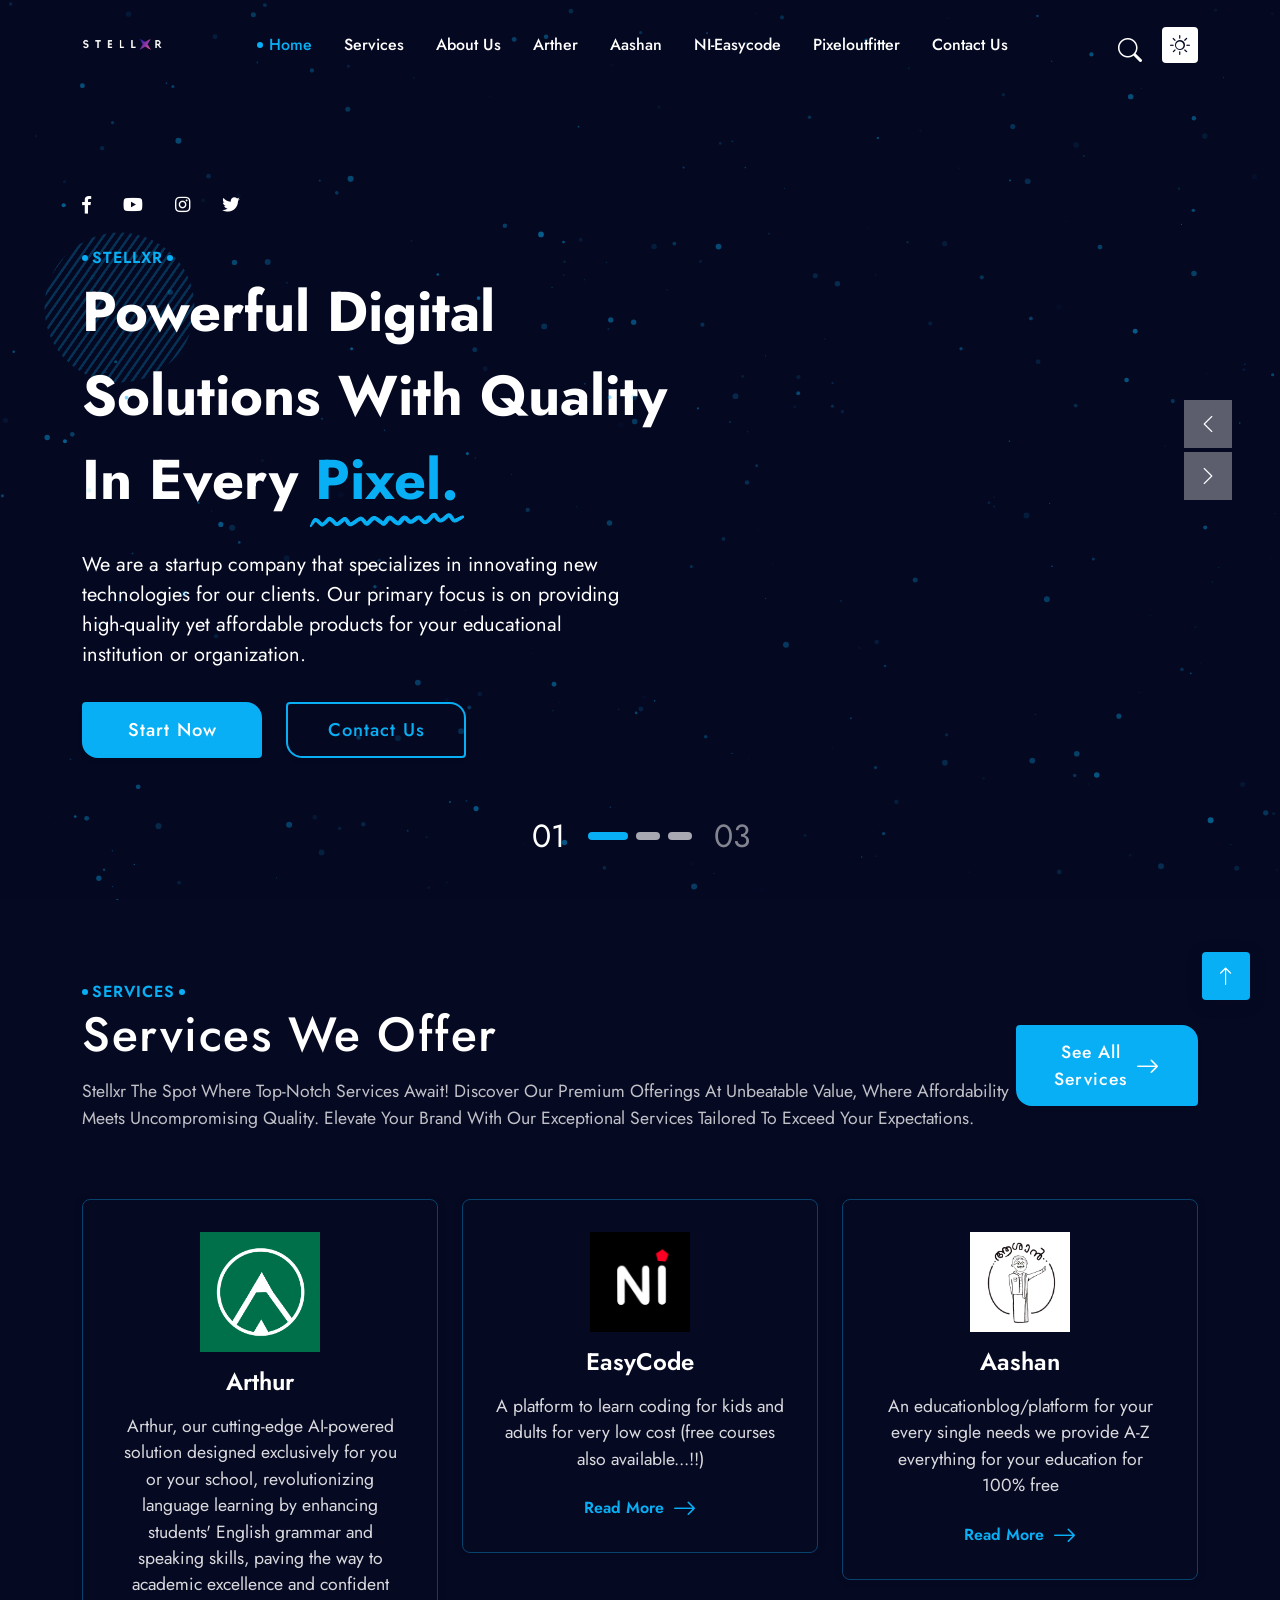
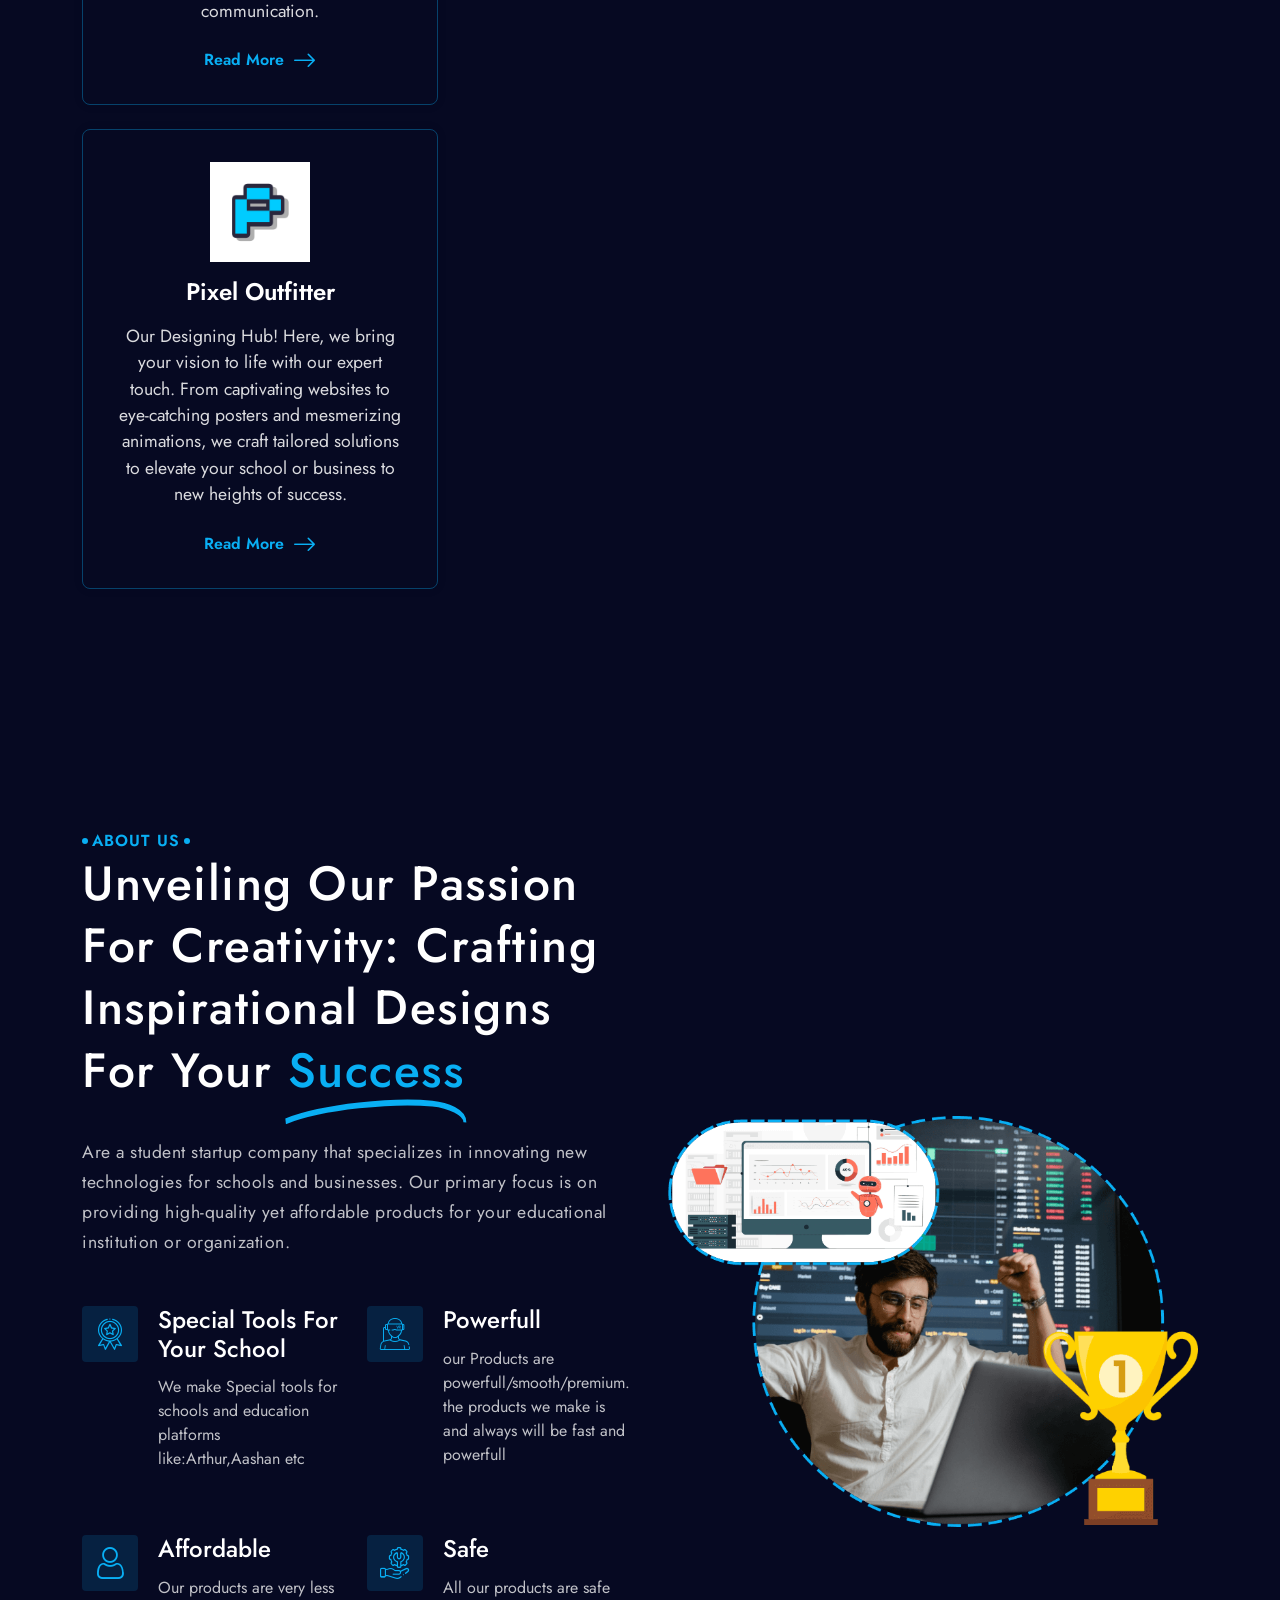
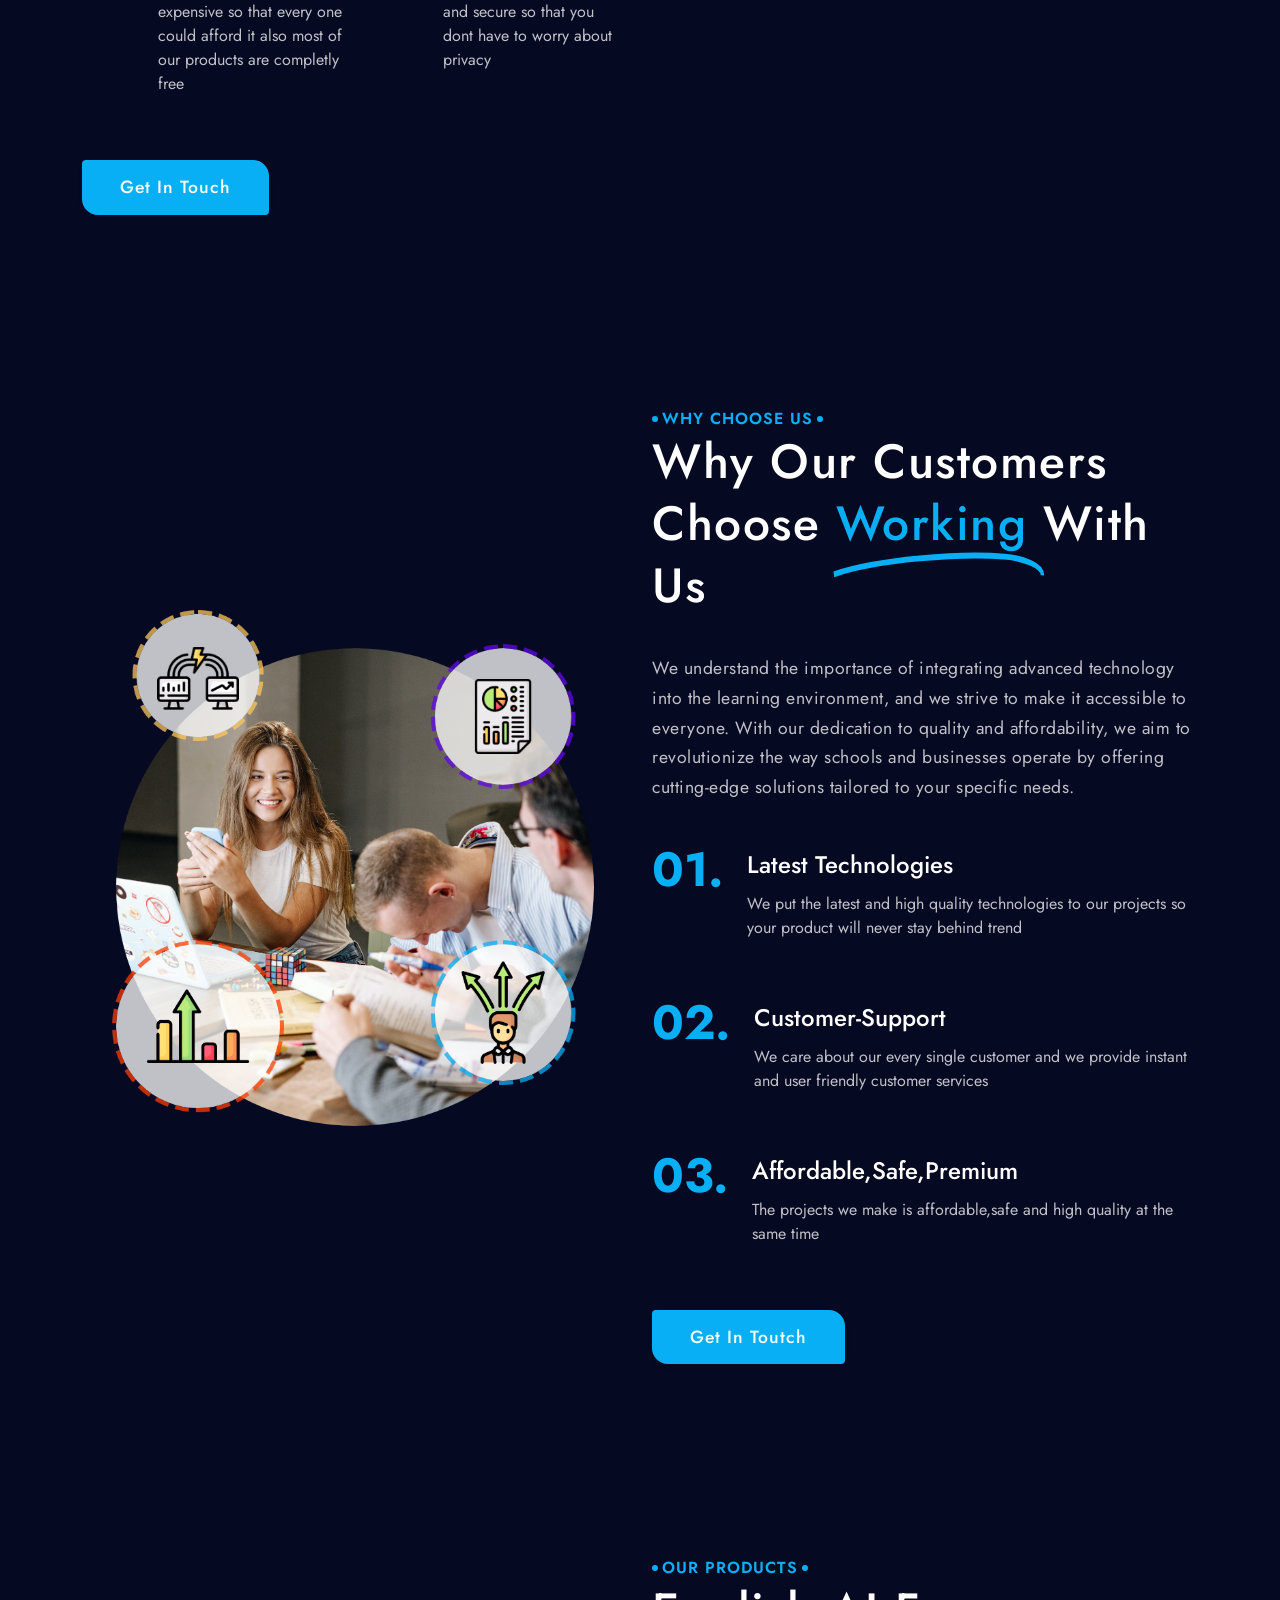
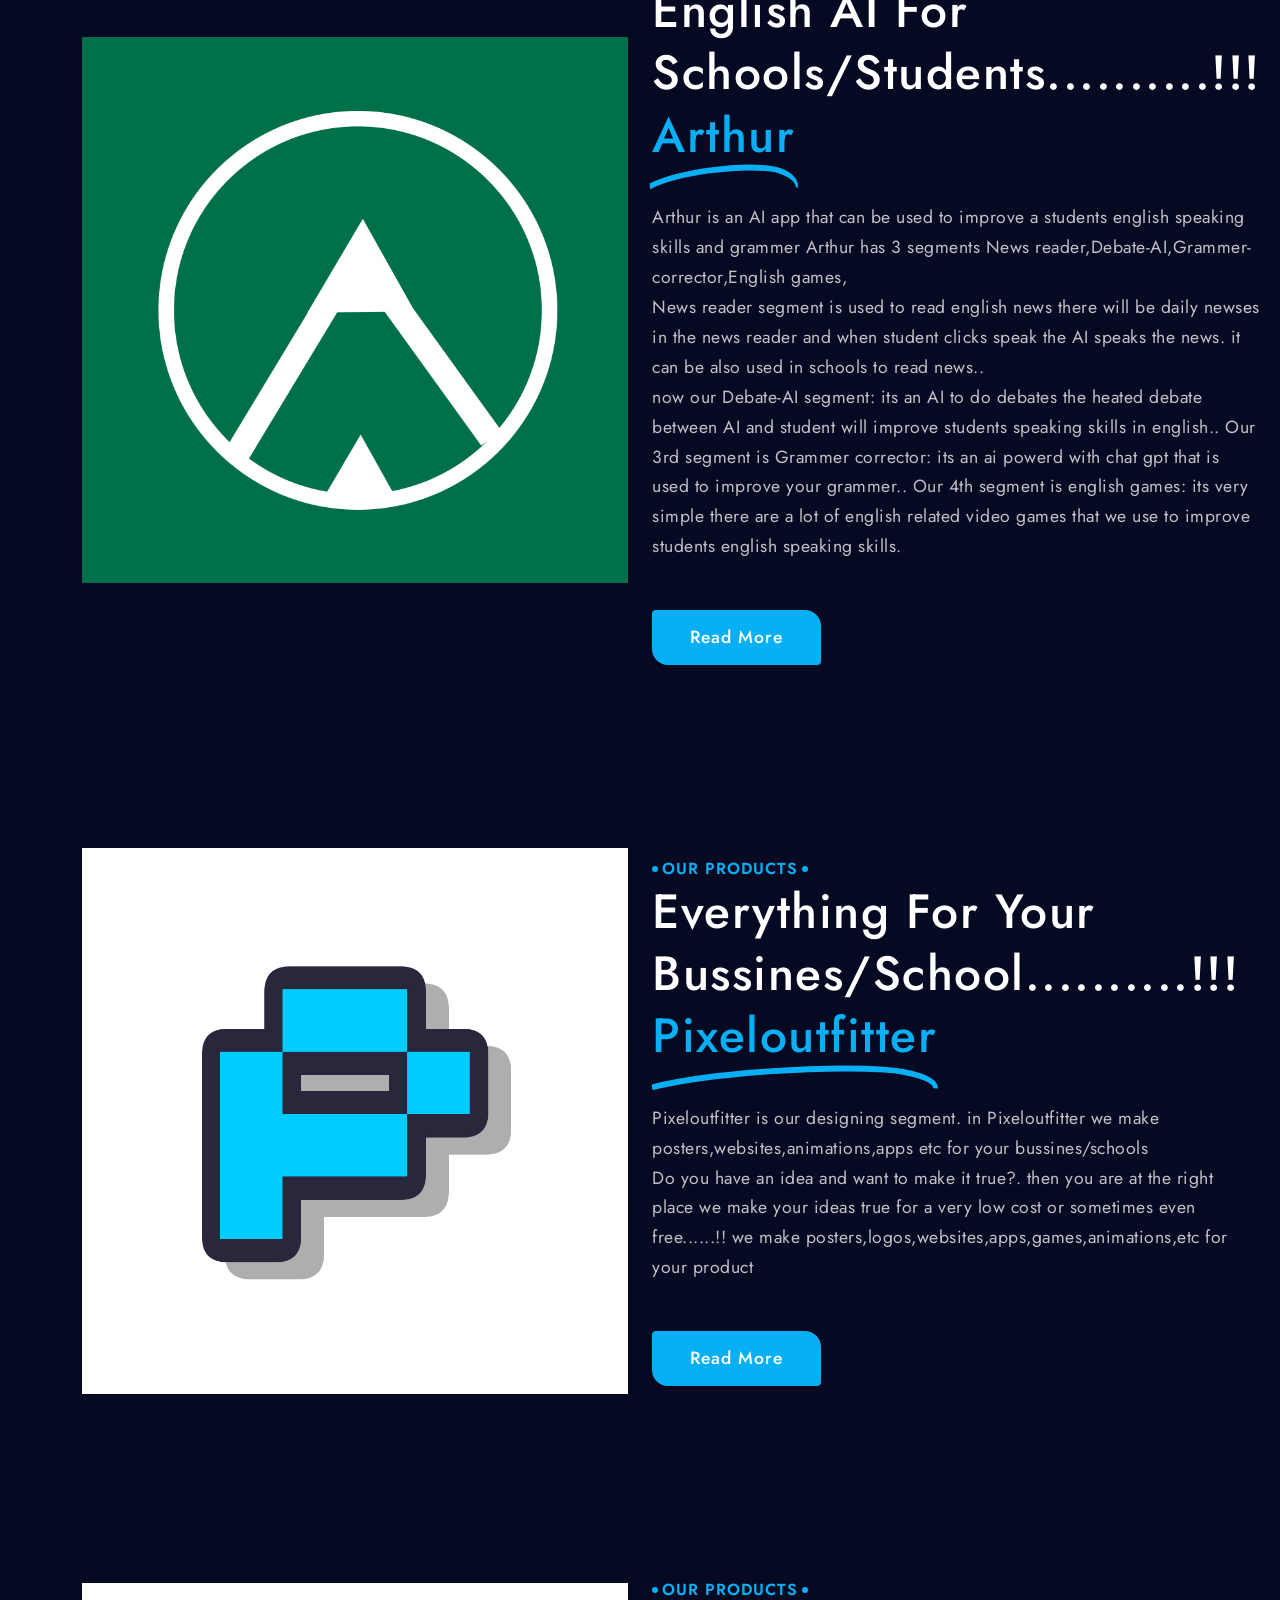
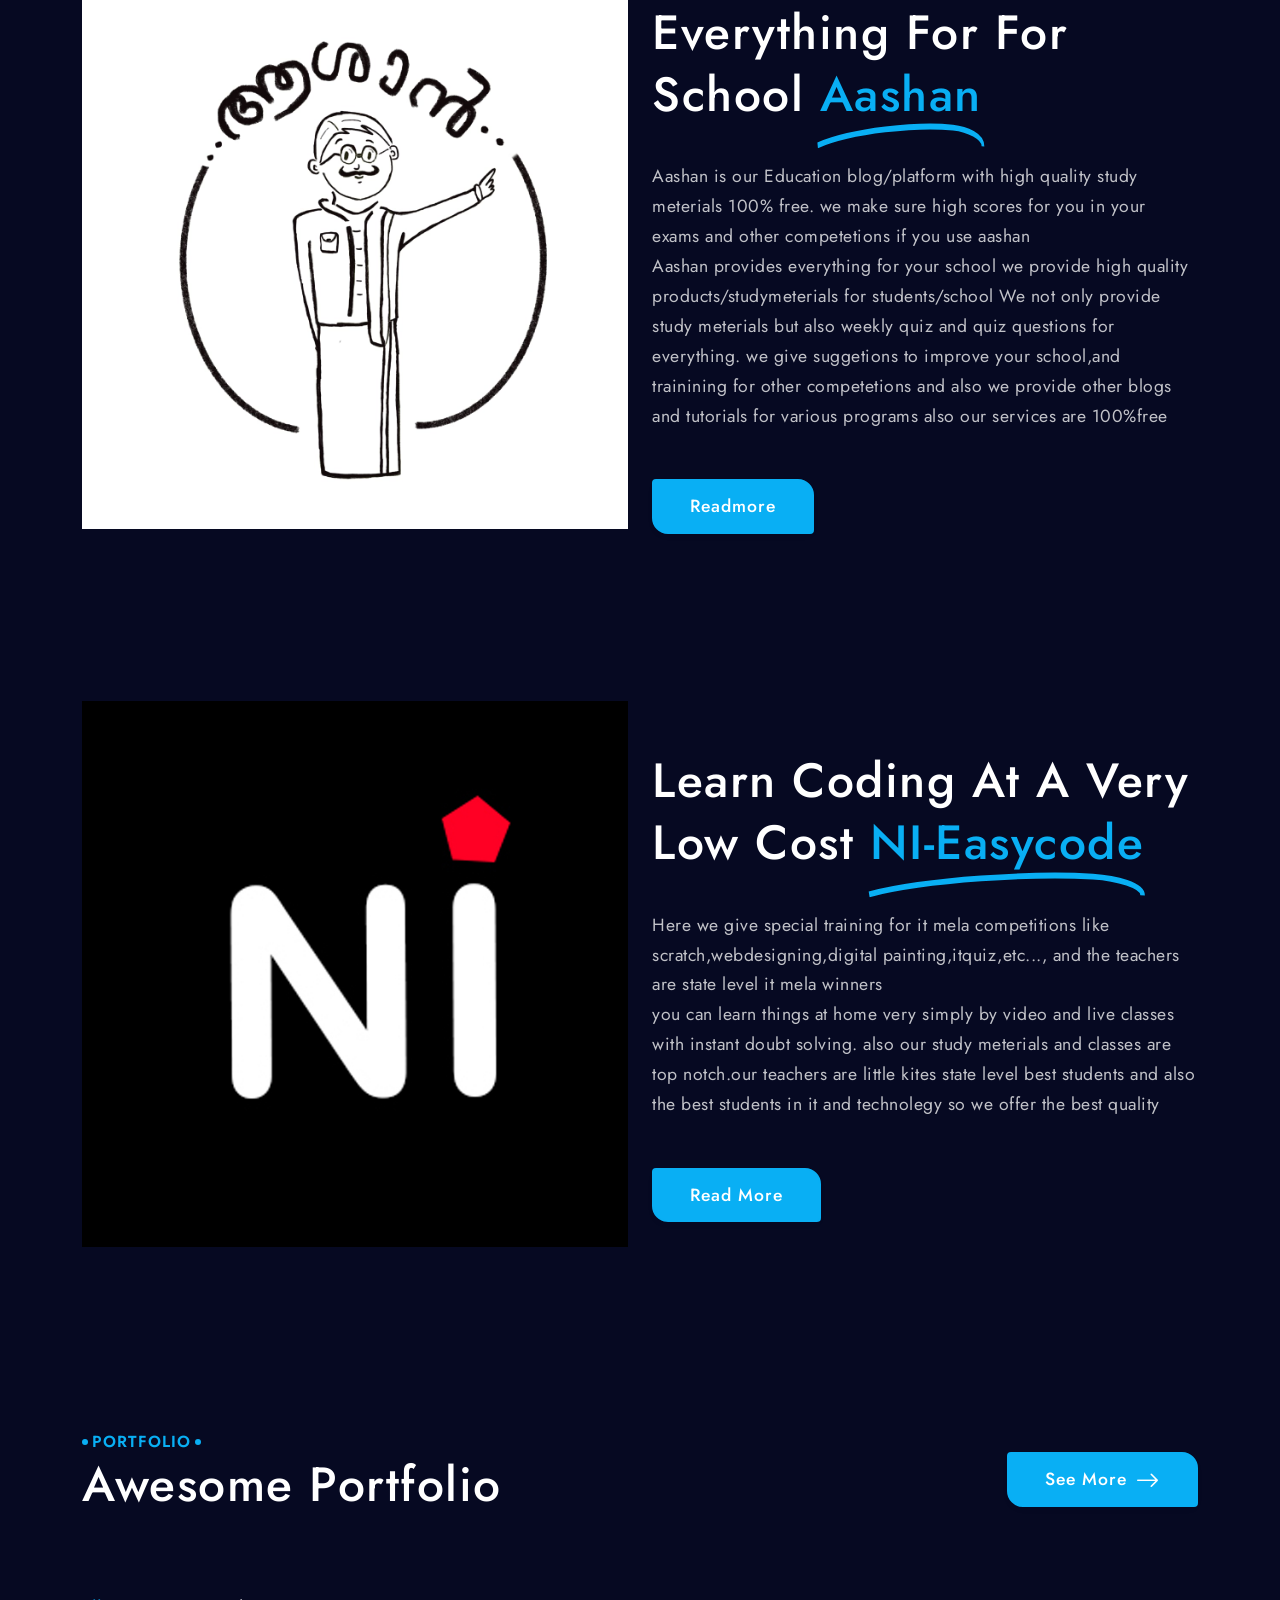
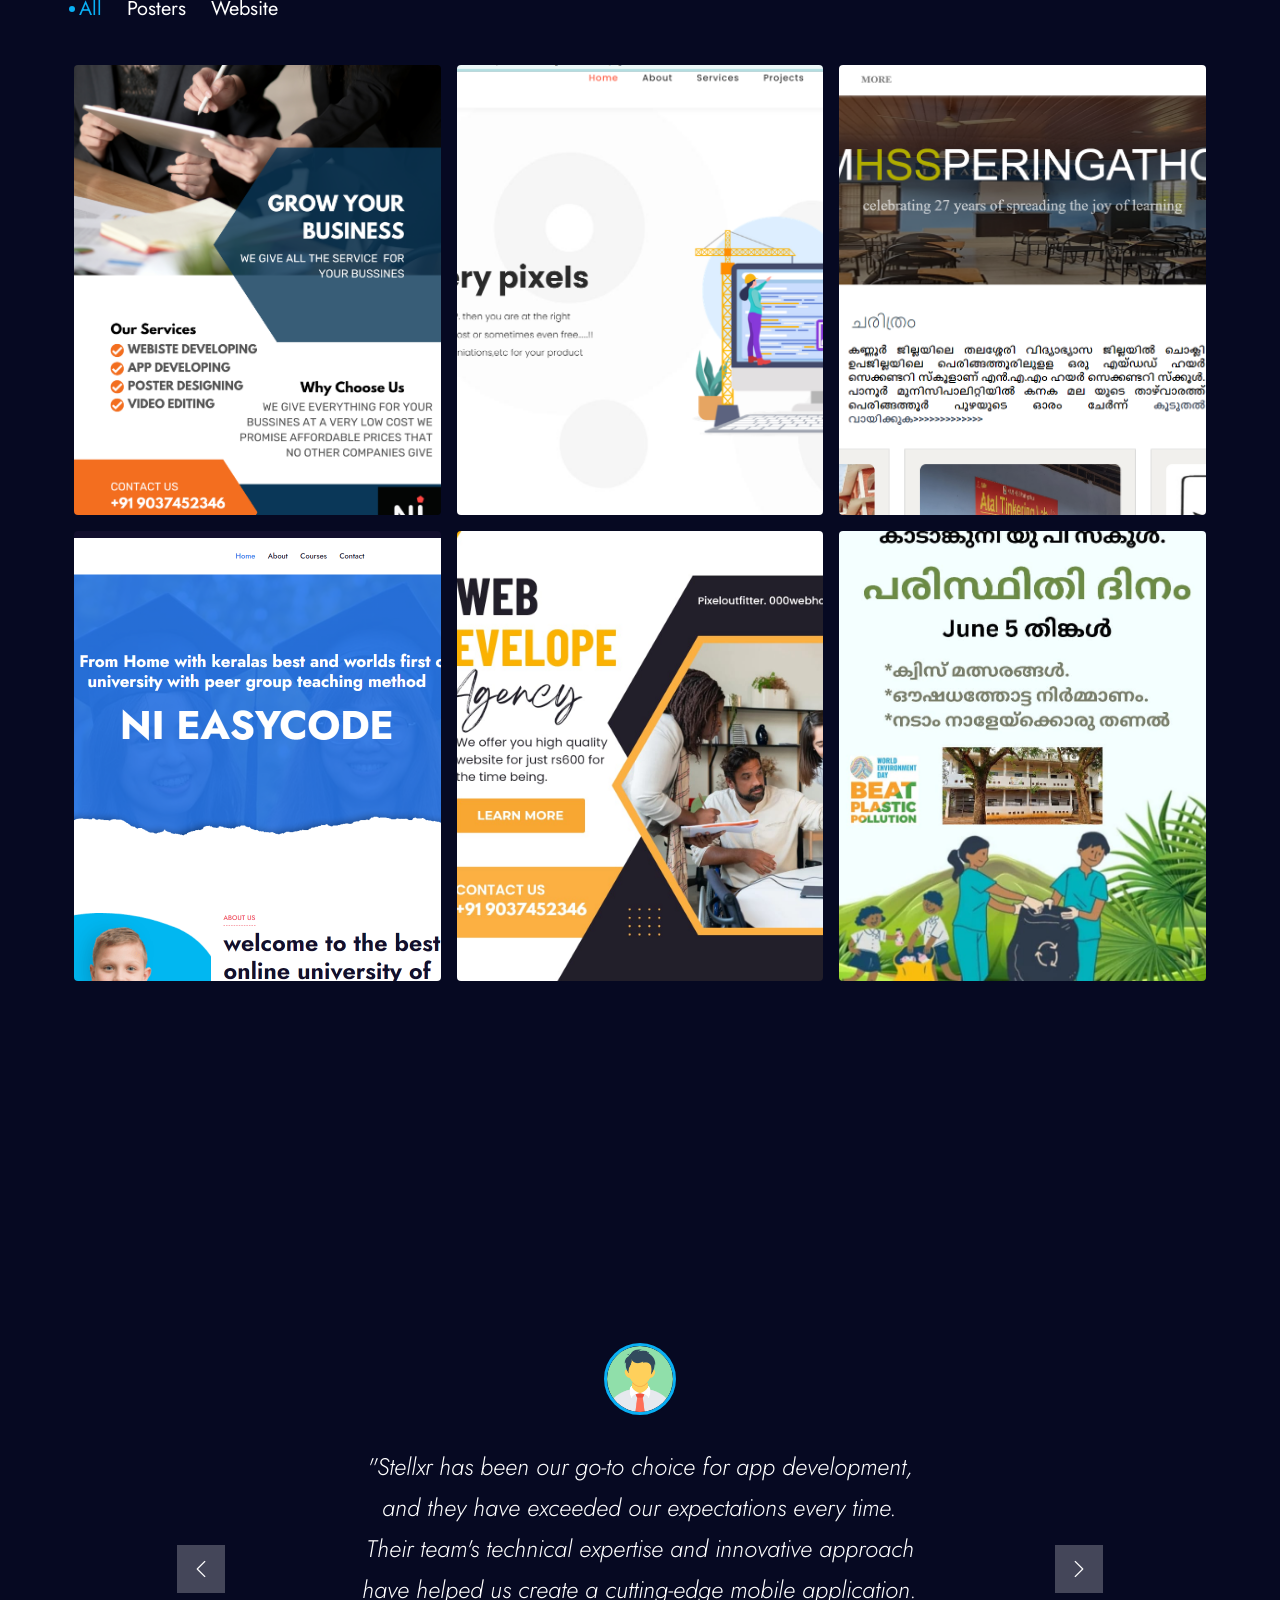
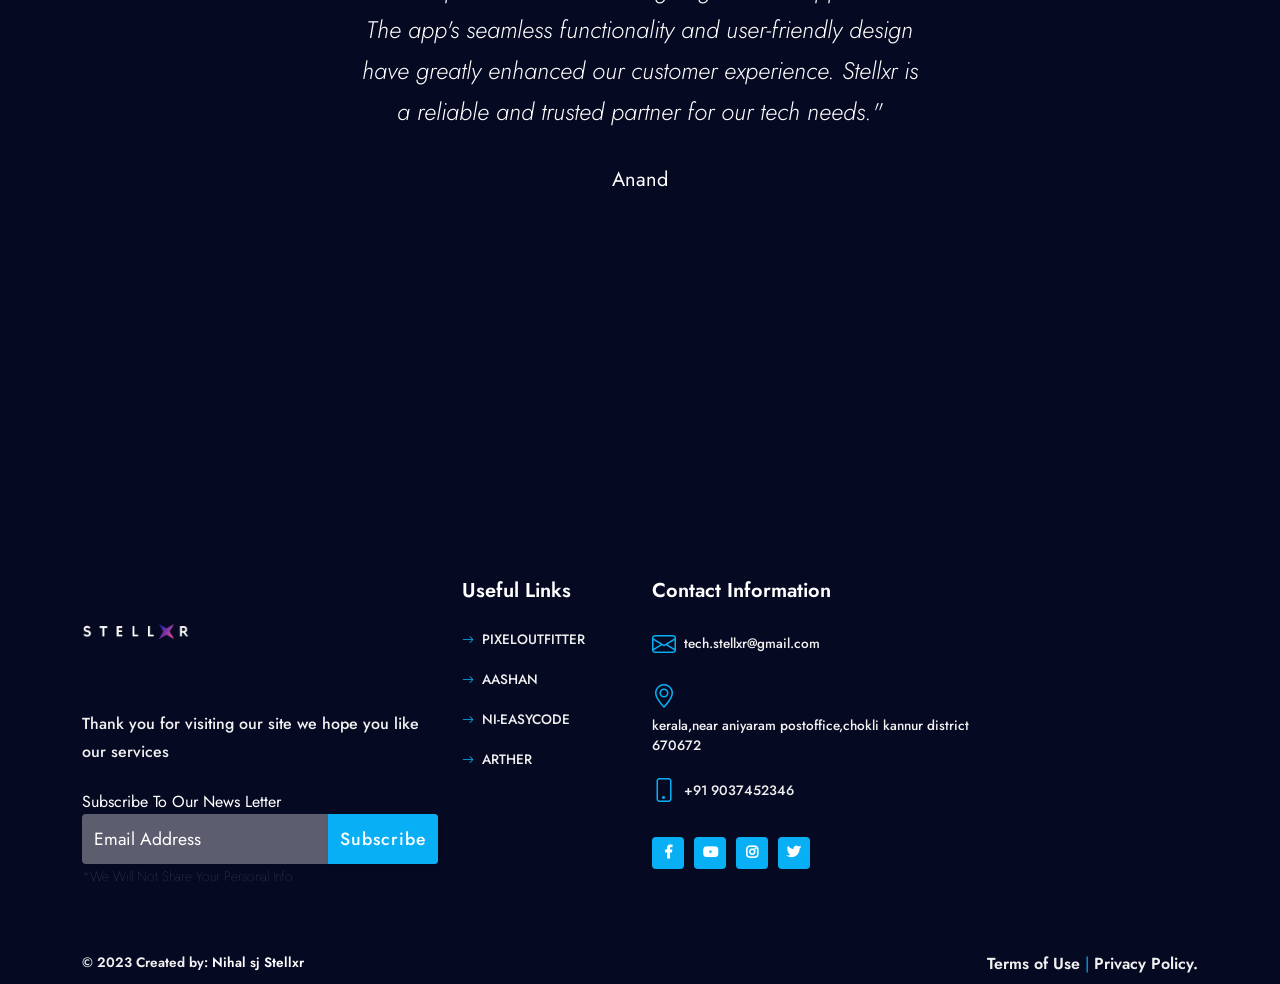
==== commit 717dba82: "Update index.html" ====
--- a/index.html
+++ b/index.html
@@ -207,11 +207,11 @@
                     <div class="pre-title">STELLXR          </div>
                   </div>
                   <div class="col-12  col-md-8  col-lg-7  ">
-                    <h1 class="slide-title  ">WANT POWERFULL WEBSITES,TOOLS,POSTERS,ETC FOR YOUR <span class="featured-text">BUSSINES! <svg xmlns="http://www.w3.org/2000/svg" class="wavey-underline"  width="1104.664" height="100.188" viewBox="0 0 1104.664 100.188">  <path id="Path_208" data-name="Path 208" d="M1395.385,1568.169a21.357,21.357,0,0,0-7.563,1.667c-5.893,2.122-10,6.516-13.9,10.646-9.685,10.253-18.565,21-27.757,31.568a74.7,74.7,0,0,1-10.36,9.6,40.274,40.274,0,0,1-4.749,2.291c-.58.154-1.151.288-1.731.406l-.07-.018c-.25-.121-.495-.247-.737-.381a69.246,69.246,0,0,1-9.219-8.363c-3.508-3.913-6.856-7.927-10.125-11.993a84.778,84.778,0,0,0-9.754-10.9,33.9,33.9,0,0,0-4.734-3.159,29.755,29.755,0,0,0-3.86-1.468,8.287,8.287,0,0,0-2.416-.514,25.223,25.223,0,0,0-8.575.116,37.238,37.238,0,0,0-6.61,2.031,55.378,55.378,0,0,0-9.6,5.049c-3.359,2.173-6.689,4.371-9.92,6.667-4.873,3.468-9.73,6.936-14.7,10.3a75.464,75.464,0,0,1-10.418,5.482c-.9.256-1.8.477-2.723.657h-.017q-.244-.123-.486-.252a123.025,123.025,0,0,1-14.522-13.025c-2.21-2.214-4.43-4.419-6.738-6.559a56.755,56.755,0,0,0-6.2-5.1,26.416,26.416,0,0,0-8.359-4.113,24.5,24.5,0,0,0-7.131-.829,24.16,24.16,0,0,0-5.9.953,45.529,45.529,0,0,0-4.43,1.659,25.049,25.049,0,0,0-3.88,2.388,43.866,43.866,0,0,0-7.121,6.052c-2.916,2.919-5.559,6.053-8.162,9.179-4.706,5.669-8.674,11.735-13.477,17.349a40.793,40.793,0,0,1-3.312,3.018c-1.77-.869-3.456-1.838-5.139-2.847-2.985-2.082-5.832-4.252-8.629-6.526-3.388-2.745-6.551-5.7-9.714-8.631q-4.449-4.13-8.909-8.259c-1.375-1.268-2.779-2.529-4.242-3.723-3.7-3.034-7.554-6.052-12.161-8.075-1.444-.531-2.887-1.037-4.341-1.534-.4-.091-.805-.191-1.208-.29q-2.3-.312-4.607-.539a24.017,24.017,0,0,0-7.9,1.153,22.473,22.473,0,0,0-4.194,1.633,32.6,32.6,0,0,0-4.823,3.142,25.689,25.689,0,0,0-3.968,3.7,143.436,143.436,0,0,0-9.822,11.674c-2.524,3.4-4.961,6.84-7.4,10.281-2.548,3.581-5.078,7.193-7.894,10.631l-.04-.024c-7.131-4.818-13.964-9.976-20.737-15.134-7.936-6.035-15.519-12.5-24.183-17.809a56.468,56.468,0,0,0-7.219-3.764,57.227,57.227,0,0,0-6.3-2.181,33.858,33.858,0,0,0-6.424-.846c-1.561.083-3.1.241-4.645.465a27.682,27.682,0,0,0-5.648,1.749,56.414,56.414,0,0,0-9.066,5.332,85.607,85.607,0,0,0-10.647,8.746c-7.2,6.686-13.456,14.117-19.865,21.341-1.1,1.186-2.207,2.358-3.38,3.482-.861-.86-1.69-1.744-2.512-2.624-5.094-5.73-9.878-11.655-15.025-17.348-1.866-2.065-3.753-4.105-5.688-6.111a54.566,54.566,0,0,0-4.606-4.17,26.641,26.641,0,0,0-7.464-4.362,19.329,19.329,0,0,0-3.969-1.268,23.247,23.247,0,0,0-5.412-.448,27.049,27.049,0,0,0-9.252,2.189,64.6,64.6,0,0,0-6.807,3.1,188.563,188.563,0,0,0-24.212,15.654c-7.265,5.4-14.36,11-21.938,16.1a58.665,58.665,0,0,1-8.325,4.456c-.832.234-1.648.426-2.5.589-.122,0-.244,0-.367,0l-.144-.033c-.107-.051-.212-.1-.317-.156a41.819,41.819,0,0,1-3.947-3.516,93.708,93.708,0,0,1-5.968-8.2c-1.867-2.852-3.585-5.779-5.432-8.639-3.28-5.091-6.748-10.223-11.767-14.261a20.525,20.525,0,0,0-7.534-3.789,16.866,16.866,0,0,0-4.292-.655,33.2,33.2,0,0,0-5.363.456c-1.316.381-2.612.821-3.87,1.318a27.008,27.008,0,0,0-3.428,1.816c-1.561.954-3.045,2-4.547,3.018a171.305,171.305,0,0,0-17.327,13.979c-5.795,5.153-11.268,10.63-17.718,15.214a48.483,48.483,0,0,1-4.709,2.516c-.392.114-.784.217-1.182.313-5.283-3.993-9.674-8.814-14.118-13.45-4.312-4.477-8.594-9-13.29-13.2-5.284-4.718-11.05-9.369-18.318-11.765a28.559,28.559,0,0,0-7.475-1.194c-1.424.124-2.838.306-4.233.539-1.307.414-2.6.862-3.879,1.343a33.49,33.49,0,0,0-5.452,3.607,42.418,42.418,0,0,0-4.754,4.833c-3.808,4.195-7.459,8.482-11.241,12.69-2.722,2.866-5.442,5.741-8.334,8.495a110.3,110.3,0,0,1-12.253,10.513c-.676.4-1.355.765-2.053,1.107-3.421-2.787-6.435-5.972-9.5-9.025s-6.12-6.1-9.273-9.071c-4.98-4.685-10.205-9.336-16.334-12.951a29.591,29.591,0,0,0-7.347-3.325,14.36,14.36,0,0,0-4.086-.688c-.491-.05-.992-.091-1.493-.141a36.093,36.093,0,0,0-3.782.489c-1.158.39-2.3.8-3.417,1.26a11.837,11.837,0,0,0-3.684,2.786,38.113,38.113,0,0,0-4.145,5.257,156.759,156.759,0,0,0-12.012,22.046c-1.651,3.549-3.016,7.172-4.371,10.8-.639,1.733-1.16,3.5-1.876,5.207-1.062,2.545-2.1,5.082-3.271,7.595a1.894,1.894,0,0,0,1.1,2.28,2.668,2.668,0,0,0,3.261-.73c2.73-3.971,5.716-7.736,8.859-11.475,2.878-3.424,5.933-6.749,8.919-10.107,5.268-5.9,10.466-11.851,15.731-17.75.333.183.663.37.993.562,7.6,5.265,13.967,11.673,20.286,17.984,2.485,2.479,4.94,4.983,7.484,7.421,2.515,2.413,5.019,4.933,8.261,6.707a18.993,18.993,0,0,0,6.217,2.173,21.641,21.641,0,0,0,10.373-.9c7.366-2.421,12.926-7.346,18.426-11.964,3.006-2.529,5.727-5.365,8.5-8.093,5.2-5.118,10.08-10.457,14.958-15.8,1.527-1.616,3.039-3.23,4.73-4.709.706.36,1.393.741,2.075,1.144,7.925,5.608,14.364,12.627,20.846,19.375,3.2,3.325,6.424,6.625,9.822,9.808a45.086,45.086,0,0,0,7.966,6.128,11.269,11.269,0,0,0,2.259,1.135c.874.316,1.748.622,2.623.937a12.809,12.809,0,0,0,4.155.68,26.906,26.906,0,0,0,11.226-1.4c7.927-2.57,14.409-7.429,20.283-12.47,3.094-2.653,6.07-5.414,9.125-8.093a234.791,234.791,0,0,1,18.358-14.822c4.517,5.537,7.877,11.693,11.747,17.551a73.925,73.925,0,0,0,7.5,9.568,51.738,51.738,0,0,0,4.686,4.46,29.5,29.5,0,0,0,3.427,2.363,24.359,24.359,0,0,0,5.3,2.421c5.706,2.032,12.306,1.617,18.023-.165,8.035-2.5,14.615-7.147,21.118-11.707,3.084-2.164,6.079-4.42,9.075-6.667,5.769-4.312,11.51-8.631,17.485-12.724a113.949,113.949,0,0,1,16.474-8.936,64.641,64.641,0,0,1,8.45,7.941c4.85,5.48,9.537,11.053,14.432,16.5a87.007,87.007,0,0,0,9.341,9.427,26.069,26.069,0,0,0,3.055,2.073,10.084,10.084,0,0,0,3.536,1.467,13.307,13.307,0,0,0,4.862.913,29.729,29.729,0,0,0,5.353-.639c3.418-.746,6.267-2.795,8.919-4.618a39.946,39.946,0,0,0,5.019-4.428c5.363-5.2,10.038-10.894,15.274-16.185a121.467,121.467,0,0,1,16.741-14.571c.87-.521,1.749-1.014,2.662-1.475l.276.073a51.763,51.763,0,0,1,6.551,3.257c6.848,4.661,13.244,9.761,19.747,14.756,7.259,5.572,14.665,11.069,22.317,16.243a57.253,57.253,0,0,0,8.819,5.281,20.68,20.68,0,0,0,9.312,1.883,19.363,19.363,0,0,0,7.406-1.7,42.414,42.414,0,0,0,5.382-3.3,20.763,20.763,0,0,0,2.161-1.924c1.454-1.393,2.741-2.926,4.077-4.394,1.325-1.451,2.485-3.01,3.673-4.544,1.463-1.881,2.878-3.78,4.293-5.687,4.834-6.49,9.512-13.021,14.91-19.18.555-.552,1.122-1.089,1.708-1.61.1.057.209.115.313.173,6.282,4.5,11.65,9.908,17.2,15.02a163.615,163.615,0,0,0,18.485,15.231c2.269,1.55,4.6,3.027,6.945,4.486a47.181,47.181,0,0,0,6.3,3.283,27.077,27.077,0,0,0,11.138,2.255,24.392,24.392,0,0,0,9.577-2.23,41.8,41.8,0,0,0,7.868-4.934,53.288,53.288,0,0,0,7.15-7.2c1.327-1.509,2.614-3.052,3.841-4.618,4.5-5.763,8.879-11.569,13.724-17.12,1.206-1.237,2.419-2.456,3.718-3.613,2.214,1.819,4.255,3.788,6.308,5.75,2.367,2.255,4.656,4.56,7,6.824,2.219,2.139,4.468,4.286,6.884,6.277.757.621,1.523,1.243,2.279,1.865a55.074,55.074,0,0,0,6.394,4.32,20.453,20.453,0,0,0,4.43,1.774,14.3,14.3,0,0,0,3.242.912c4.007.87,8.064.415,12.061-.158a34.471,34.471,0,0,0,7.5-2.321,63.157,63.157,0,0,0,6.434-2.977,109.528,109.528,0,0,0,10.53-6.592c2.848-1.948,5.687-3.913,8.437-5.952,5.157-3.823,10.248-7.693,15.573-11.348,1.425-.856,2.851-1.677,4.356-2.4a46.694,46.694,0,0,1,3.826,3.609c5.82,6.463,11.621,12.927,17.91,19.072a76.822,76.822,0,0,0,7.387,6.351,26.97,26.97,0,0,0,8.683,4.552,25.388,25.388,0,0,0,11.629.556,46.95,46.95,0,0,0,8.094-2.454,37.83,37.83,0,0,0,8.408-4.561,81.5,81.5,0,0,0,8.349-6.807c3.378-3.018,6.335-6.434,9.36-9.7,2.8-3.017,5.569-6.052,8.369-9.07,3.034-3.266,6.07-6.534,9.164-9.759,1.748-1.807,3.5-3.615,5.264-5.406,1.345-1.375,2.7-2.738,4.142-4.033,1.959,2.939,3.523,6.068,5.287,9.091a102.254,102.254,0,0,0,7.357,11.152,73.1,73.1,0,0,0,9.45,9.916,54.363,54.363,0,0,0,4.38,3.4,37.472,37.472,0,0,0,6.885,4,27.526,27.526,0,0,0,6.9,1.948,28.637,28.637,0,0,0,4.765.4,38.314,38.314,0,0,0,6.521-.713,34.284,34.284,0,0,0,7.22-2.255,55.5,55.5,0,0,0,7.534-3.673c8.564-4.892,15.921-11.276,23.14-17.478,2.564-2.2,5.1-4.427,7.642-6.642,2.695-2.334,5.41-4.692,8.34-6.825.169.152.337.308.5.465,2.514,3,4.676,6.19,7,9.3,2.23,2.993,4.509,5.961,6.807,8.921,2.092,2.7,4.243,5.423,6.561,8a54.978,54.978,0,0,0,7.072,7.13,18.737,18.737,0,0,0,6.876,3.467,26.353,26.353,0,0,0,10.47.3,71.973,71.973,0,0,0,15.814-5.315c2.74-1.193,5.363-2.537,8.015-3.863,3.841-1.924,7.524-4.022,11.236-6.111,1.474-.829,2.859-1.774,4.273-2.661,2.22-1.394,4.538-2.737,6.66-4.246,1.7-1.2,3.388-2.421,5.077-3.631,2.614-1.874,4.922-3.972,7.368-6a5.547,5.547,0,0,0,1.149-7.545,7.359,7.359,0,0,0-4.411-2.869,9.332,9.332,0,0,0-5.687.63c-.386.141-.768.284-1.152.427-2.566.891-5.157,1.755-7.609,2.84-2.092.928-4.194,1.857-6.286,2.786-3.252,1.442-6.345,3.159-9.488,4.742-8.387,4.231-16.5,8.768-25.376,12.235-1.145.358-2.293.671-3.47.941q-.555-.505-1.08-1.033a179.832,179.832,0,0,1-11.553-16.28c-2.043-3.109-4.107-6.193-6.228-9.261a49.911,49.911,0,0,0-3.281-4.17c-.933-1.054-1.9-2.09-2.9-3.1a24.214,24.214,0,0,0-20.44-6.153c-7.593,1.269-13.319,6.128-18.564,10.613-2.878,2.463-5.648,5-8.447,7.529a194.132,194.132,0,0,1-19.2,15.756,54.882,54.882,0,0,1-7.621,3.938c-.888.246-1.764.449-2.673.624-.143,0-.286.006-.43.006-.308-.063-.612-.133-.916-.209-.712-.338-1.4-.7-2.069-1.094a58.392,58.392,0,0,1-7.122-6.2,70.261,70.261,0,0,1-7.978-11.366c-1.778-3.168-3.477-6.368-5.225-9.552a26.78,26.78,0,0,0-9.774-10.63,21.285,21.285,0,0,0-6.944-2.544,22.865,22.865,0,0,0-4.153-.379c-.164,0-.328,0-.493.005Zm-2.8,18.564a9.723,9.723,0,0,1,1.384.495q-.693-.246-1.384-.495Zm7.023.141q-.51.184-1.025.367.5-.2,1.025-.367Zm100.709,4.264-.2.022.2-.022Zm1.365.167.107.038-.107-.037Zm-.949.133,0,0-.126.044.124-.046Zm-216.174,15.218,0,0c-.139.017-.278.032-.416.047.137-.019.274-.036.411-.05Zm1.107.139c.114.04.227.082.338.127l-.348-.123.01,0Zm-.411.191q.348.219.68.459l-.691-.453.011-.006Zm-105.625,1.694q.443.139.868.31l-.868-.31Zm-100.207.6-.692.077c.228-.033.46-.059.692-.077Zm-1.295.444c.1.014.19.028.284.045l-.3-.033.014-.012Zm364.3.261c-.211.029-.422.053-.633.074l0,0,.629-.072Zm-.653.075h0l-.019,0,.021,0Zm-476.071,1-.841.1c.28-.046.56-.078.841-.1Zm1.352.005c.283.022.566.055.851.1l-.857-.1.006,0Zm-.67.1-1.043.37q.512-.21,1.043-.37Zm575.443.37.324.213-.011,0c-.106-.07-.211-.142-.313-.216Zm1.708.191c-.3.046-.6.08-.9.1h0l.9-.1Zm-673.33,2.85c.182.016.366.035.548.06q-.274-.029-.548-.06Zm-.8.117q.425.134.837.3c-.282-.1-.563-.2-.845-.3l.008,0Zm-222.3.606-.54.062c.179-.026.358-.047.54-.062Zm-2.374.542.014.007-.252.09c.078-.034.159-.066.238-.1Zm.988.215c.066.023.132.048.2.073l-.2-.071v0Zm105.433.264c.17.054.336.113.5.175l-.5-.175Zm6.246.662-.6.068h0q.294-.045.6-.067Zm466.3.208,1.233.438c-.419-.126-.83-.273-1.233-.438Zm-.147.514.648.075c-.216-.021-.432-.045-.648-.075Zm-581.111,1.426c-.421.467-.847.929-1.269,1.39l1.269-1.39Zm684.823,5.083c.547.06,1.1.12,1.641.182a10.366,10.366,0,0,1-1.641-.182Zm-409.006,2.022c-.58.631-1.156,1.264-1.737,1.894.578-.629,1.158-1.265,1.737-1.894Zm220.5,3.282.669.076c-.225-.019-.448-.045-.669-.076Zm-345.858,6.8c.269.18.541.358.812.537-.278-.169-.549-.347-.812-.537Zm-.03.506,1.242.439a12.42,12.42,0,0,1-1.242-.439Zm-97.6.092.5.056c-.167-.016-.334-.034-.5-.056Zm97.8.423c.287.03.574.063.861.1-.288-.024-.574-.055-.861-.1Zm-201.748,2.76.552.36-.016.008c-.182-.118-.361-.24-.536-.368Zm-1.5.564,1.3.145-.017.007-.01,0a9.2,9.2,0,0,1-1.275-.154Zm2.877.092c-.062.008-.125.014-.187.021h0l.189-.02Z" transform="translate(-504.796 -1565.664)" fill="none" stroke="#030303" stroke-width="5"/></svg></span><span class="design-element rounded-shape stripes"></span></h1>
+                    <h1 class="slide-title  ">Ready to Make a Statement? Elevate Your Brand with Our Captivating Posters and <span class="featured-text">Services! <svg xmlns="http://www.w3.org/2000/svg" class="wavey-underline"  width="1104.664" height="100.188" viewBox="0 0 1104.664 100.188">  <path id="Path_208" data-name="Path 208" d="M1395.385,1568.169a21.357,21.357,0,0,0-7.563,1.667c-5.893,2.122-10,6.516-13.9,10.646-9.685,10.253-18.565,21-27.757,31.568a74.7,74.7,0,0,1-10.36,9.6,40.274,40.274,0,0,1-4.749,2.291c-.58.154-1.151.288-1.731.406l-.07-.018c-.25-.121-.495-.247-.737-.381a69.246,69.246,0,0,1-9.219-8.363c-3.508-3.913-6.856-7.927-10.125-11.993a84.778,84.778,0,0,0-9.754-10.9,33.9,33.9,0,0,0-4.734-3.159,29.755,29.755,0,0,0-3.86-1.468,8.287,8.287,0,0,0-2.416-.514,25.223,25.223,0,0,0-8.575.116,37.238,37.238,0,0,0-6.61,2.031,55.378,55.378,0,0,0-9.6,5.049c-3.359,2.173-6.689,4.371-9.92,6.667-4.873,3.468-9.73,6.936-14.7,10.3a75.464,75.464,0,0,1-10.418,5.482c-.9.256-1.8.477-2.723.657h-.017q-.244-.123-.486-.252a123.025,123.025,0,0,1-14.522-13.025c-2.21-2.214-4.43-4.419-6.738-6.559a56.755,56.755,0,0,0-6.2-5.1,26.416,26.416,0,0,0-8.359-4.113,24.5,24.5,0,0,0-7.131-.829,24.16,24.16,0,0,0-5.9.953,45.529,45.529,0,0,0-4.43,1.659,25.049,25.049,0,0,0-3.88,2.388,43.866,43.866,0,0,0-7.121,6.052c-2.916,2.919-5.559,6.053-8.162,9.179-4.706,5.669-8.674,11.735-13.477,17.349a40.793,40.793,0,0,1-3.312,3.018c-1.77-.869-3.456-1.838-5.139-2.847-2.985-2.082-5.832-4.252-8.629-6.526-3.388-2.745-6.551-5.7-9.714-8.631q-4.449-4.13-8.909-8.259c-1.375-1.268-2.779-2.529-4.242-3.723-3.7-3.034-7.554-6.052-12.161-8.075-1.444-.531-2.887-1.037-4.341-1.534-.4-.091-.805-.191-1.208-.29q-2.3-.312-4.607-.539a24.017,24.017,0,0,0-7.9,1.153,22.473,22.473,0,0,0-4.194,1.633,32.6,32.6,0,0,0-4.823,3.142,25.689,25.689,0,0,0-3.968,3.7,143.436,143.436,0,0,0-9.822,11.674c-2.524,3.4-4.961,6.84-7.4,10.281-2.548,3.581-5.078,7.193-7.894,10.631l-.04-.024c-7.131-4.818-13.964-9.976-20.737-15.134-7.936-6.035-15.519-12.5-24.183-17.809a56.468,56.468,0,0,0-7.219-3.764,57.227,57.227,0,0,0-6.3-2.181,33.858,33.858,0,0,0-6.424-.846c-1.561.083-3.1.241-4.645.465a27.682,27.682,0,0,0-5.648,1.749,56.414,56.414,0,0,0-9.066,5.332,85.607,85.607,0,0,0-10.647,8.746c-7.2,6.686-13.456,14.117-19.865,21.341-1.1,1.186-2.207,2.358-3.38,3.482-.861-.86-1.69-1.744-2.512-2.624-5.094-5.73-9.878-11.655-15.025-17.348-1.866-2.065-3.753-4.105-5.688-6.111a54.566,54.566,0,0,0-4.606-4.17,26.641,26.641,0,0,0-7.464-4.362,19.329,19.329,0,0,0-3.969-1.268,23.247,23.247,0,0,0-5.412-.448,27.049,27.049,0,0,0-9.252,2.189,64.6,64.6,0,0,0-6.807,3.1,188.563,188.563,0,0,0-24.212,15.654c-7.265,5.4-14.36,11-21.938,16.1a58.665,58.665,0,0,1-8.325,4.456c-.832.234-1.648.426-2.5.589-.122,0-.244,0-.367,0l-.144-.033c-.107-.051-.212-.1-.317-.156a41.819,41.819,0,0,1-3.947-3.516,93.708,93.708,0,0,1-5.968-8.2c-1.867-2.852-3.585-5.779-5.432-8.639-3.28-5.091-6.748-10.223-11.767-14.261a20.525,20.525,0,0,0-7.534-3.789,16.866,16.866,0,0,0-4.292-.655,33.2,33.2,0,0,0-5.363.456c-1.316.381-2.612.821-3.87,1.318a27.008,27.008,0,0,0-3.428,1.816c-1.561.954-3.045,2-4.547,3.018a171.305,171.305,0,0,0-17.327,13.979c-5.795,5.153-11.268,10.63-17.718,15.214a48.483,48.483,0,0,1-4.709,2.516c-.392.114-.784.217-1.182.313-5.283-3.993-9.674-8.814-14.118-13.45-4.312-4.477-8.594-9-13.29-13.2-5.284-4.718-11.05-9.369-18.318-11.765a28.559,28.559,0,0,0-7.475-1.194c-1.424.124-2.838.306-4.233.539-1.307.414-2.6.862-3.879,1.343a33.49,33.49,0,0,0-5.452,3.607,42.418,42.418,0,0,0-4.754,4.833c-3.808,4.195-7.459,8.482-11.241,12.69-2.722,2.866-5.442,5.741-8.334,8.495a110.3,110.3,0,0,1-12.253,10.513c-.676.4-1.355.765-2.053,1.107-3.421-2.787-6.435-5.972-9.5-9.025s-6.12-6.1-9.273-9.071c-4.98-4.685-10.205-9.336-16.334-12.951a29.591,29.591,0,0,0-7.347-3.325,14.36,14.36,0,0,0-4.086-.688c-.491-.05-.992-.091-1.493-.141a36.093,36.093,0,0,0-3.782.489c-1.158.39-2.3.8-3.417,1.26a11.837,11.837,0,0,0-3.684,2.786,38.113,38.113,0,0,0-4.145,5.257,156.759,156.759,0,0,0-12.012,22.046c-1.651,3.549-3.016,7.172-4.371,10.8-.639,1.733-1.16,3.5-1.876,5.207-1.062,2.545-2.1,5.082-3.271,7.595a1.894,1.894,0,0,0,1.1,2.28,2.668,2.668,0,0,0,3.261-.73c2.73-3.971,5.716-7.736,8.859-11.475,2.878-3.424,5.933-6.749,8.919-10.107,5.268-5.9,10.466-11.851,15.731-17.75.333.183.663.37.993.562,7.6,5.265,13.967,11.673,20.286,17.984,2.485,2.479,4.94,4.983,7.484,7.421,2.515,2.413,5.019,4.933,8.261,6.707a18.993,18.993,0,0,0,6.217,2.173,21.641,21.641,0,0,0,10.373-.9c7.366-2.421,12.926-7.346,18.426-11.964,3.006-2.529,5.727-5.365,8.5-8.093,5.2-5.118,10.08-10.457,14.958-15.8,1.527-1.616,3.039-3.23,4.73-4.709.706.36,1.393.741,2.075,1.144,7.925,5.608,14.364,12.627,20.846,19.375,3.2,3.325,6.424,6.625,9.822,9.808a45.086,45.086,0,0,0,7.966,6.128,11.269,11.269,0,0,0,2.259,1.135c.874.316,1.748.622,2.623.937a12.809,12.809,0,0,0,4.155.68,26.906,26.906,0,0,0,11.226-1.4c7.927-2.57,14.409-7.429,20.283-12.47,3.094-2.653,6.07-5.414,9.125-8.093a234.791,234.791,0,0,1,18.358-14.822c4.517,5.537,7.877,11.693,11.747,17.551a73.925,73.925,0,0,0,7.5,9.568,51.738,51.738,0,0,0,4.686,4.46,29.5,29.5,0,0,0,3.427,2.363,24.359,24.359,0,0,0,5.3,2.421c5.706,2.032,12.306,1.617,18.023-.165,8.035-2.5,14.615-7.147,21.118-11.707,3.084-2.164,6.079-4.42,9.075-6.667,5.769-4.312,11.51-8.631,17.485-12.724a113.949,113.949,0,0,1,16.474-8.936,64.641,64.641,0,0,1,8.45,7.941c4.85,5.48,9.537,11.053,14.432,16.5a87.007,87.007,0,0,0,9.341,9.427,26.069,26.069,0,0,0,3.055,2.073,10.084,10.084,0,0,0,3.536,1.467,13.307,13.307,0,0,0,4.862.913,29.729,29.729,0,0,0,5.353-.639c3.418-.746,6.267-2.795,8.919-4.618a39.946,39.946,0,0,0,5.019-4.428c5.363-5.2,10.038-10.894,15.274-16.185a121.467,121.467,0,0,1,16.741-14.571c.87-.521,1.749-1.014,2.662-1.475l.276.073a51.763,51.763,0,0,1,6.551,3.257c6.848,4.661,13.244,9.761,19.747,14.756,7.259,5.572,14.665,11.069,22.317,16.243a57.253,57.253,0,0,0,8.819,5.281,20.68,20.68,0,0,0,9.312,1.883,19.363,19.363,0,0,0,7.406-1.7,42.414,42.414,0,0,0,5.382-3.3,20.763,20.763,0,0,0,2.161-1.924c1.454-1.393,2.741-2.926,4.077-4.394,1.325-1.451,2.485-3.01,3.673-4.544,1.463-1.881,2.878-3.78,4.293-5.687,4.834-6.49,9.512-13.021,14.91-19.18.555-.552,1.122-1.089,1.708-1.61.1.057.209.115.313.173,6.282,4.5,11.65,9.908,17.2,15.02a163.615,163.615,0,0,0,18.485,15.231c2.269,1.55,4.6,3.027,6.945,4.486a47.181,47.181,0,0,0,6.3,3.283,27.077,27.077,0,0,0,11.138,2.255,24.392,24.392,0,0,0,9.577-2.23,41.8,41.8,0,0,0,7.868-4.934,53.288,53.288,0,0,0,7.15-7.2c1.327-1.509,2.614-3.052,3.841-4.618,4.5-5.763,8.879-11.569,13.724-17.12,1.206-1.237,2.419-2.456,3.718-3.613,2.214,1.819,4.255,3.788,6.308,5.75,2.367,2.255,4.656,4.56,7,6.824,2.219,2.139,4.468,4.286,6.884,6.277.757.621,1.523,1.243,2.279,1.865a55.074,55.074,0,0,0,6.394,4.32,20.453,20.453,0,0,0,4.43,1.774,14.3,14.3,0,0,0,3.242.912c4.007.87,8.064.415,12.061-.158a34.471,34.471,0,0,0,7.5-2.321,63.157,63.157,0,0,0,6.434-2.977,109.528,109.528,0,0,0,10.53-6.592c2.848-1.948,5.687-3.913,8.437-5.952,5.157-3.823,10.248-7.693,15.573-11.348,1.425-.856,2.851-1.677,4.356-2.4a46.694,46.694,0,0,1,3.826,3.609c5.82,6.463,11.621,12.927,17.91,19.072a76.822,76.822,0,0,0,7.387,6.351,26.97,26.97,0,0,0,8.683,4.552,25.388,25.388,0,0,0,11.629.556,46.95,46.95,0,0,0,8.094-2.454,37.83,37.83,0,0,0,8.408-4.561,81.5,81.5,0,0,0,8.349-6.807c3.378-3.018,6.335-6.434,9.36-9.7,2.8-3.017,5.569-6.052,8.369-9.07,3.034-3.266,6.07-6.534,9.164-9.759,1.748-1.807,3.5-3.615,5.264-5.406,1.345-1.375,2.7-2.738,4.142-4.033,1.959,2.939,3.523,6.068,5.287,9.091a102.254,102.254,0,0,0,7.357,11.152,73.1,73.1,0,0,0,9.45,9.916,54.363,54.363,0,0,0,4.38,3.4,37.472,37.472,0,0,0,6.885,4,27.526,27.526,0,0,0,6.9,1.948,28.637,28.637,0,0,0,4.765.4,38.314,38.314,0,0,0,6.521-.713,34.284,34.284,0,0,0,7.22-2.255,55.5,55.5,0,0,0,7.534-3.673c8.564-4.892,15.921-11.276,23.14-17.478,2.564-2.2,5.1-4.427,7.642-6.642,2.695-2.334,5.41-4.692,8.34-6.825.169.152.337.308.5.465,2.514,3,4.676,6.19,7,9.3,2.23,2.993,4.509,5.961,6.807,8.921,2.092,2.7,4.243,5.423,6.561,8a54.978,54.978,0,0,0,7.072,7.13,18.737,18.737,0,0,0,6.876,3.467,26.353,26.353,0,0,0,10.47.3,71.973,71.973,0,0,0,15.814-5.315c2.74-1.193,5.363-2.537,8.015-3.863,3.841-1.924,7.524-4.022,11.236-6.111,1.474-.829,2.859-1.774,4.273-2.661,2.22-1.394,4.538-2.737,6.66-4.246,1.7-1.2,3.388-2.421,5.077-3.631,2.614-1.874,4.922-3.972,7.368-6a5.547,5.547,0,0,0,1.149-7.545,7.359,7.359,0,0,0-4.411-2.869,9.332,9.332,0,0,0-5.687.63c-.386.141-.768.284-1.152.427-2.566.891-5.157,1.755-7.609,2.84-2.092.928-4.194,1.857-6.286,2.786-3.252,1.442-6.345,3.159-9.488,4.742-8.387,4.231-16.5,8.768-25.376,12.235-1.145.358-2.293.671-3.47.941q-.555-.505-1.08-1.033a179.832,179.832,0,0,1-11.553-16.28c-2.043-3.109-4.107-6.193-6.228-9.261a49.911,49.911,0,0,0-3.281-4.17c-.933-1.054-1.9-2.09-2.9-3.1a24.214,24.214,0,0,0-20.44-6.153c-7.593,1.269-13.319,6.128-18.564,10.613-2.878,2.463-5.648,5-8.447,7.529a194.132,194.132,0,0,1-19.2,15.756,54.882,54.882,0,0,1-7.621,3.938c-.888.246-1.764.449-2.673.624-.143,0-.286.006-.43.006-.308-.063-.612-.133-.916-.209-.712-.338-1.4-.7-2.069-1.094a58.392,58.392,0,0,1-7.122-6.2,70.261,70.261,0,0,1-7.978-11.366c-1.778-3.168-3.477-6.368-5.225-9.552a26.78,26.78,0,0,0-9.774-10.63,21.285,21.285,0,0,0-6.944-2.544,22.865,22.865,0,0,0-4.153-.379c-.164,0-.328,0-.493.005Zm-2.8,18.564a9.723,9.723,0,0,1,1.384.495q-.693-.246-1.384-.495Zm7.023.141q-.51.184-1.025.367.5-.2,1.025-.367Zm100.709,4.264-.2.022.2-.022Zm1.365.167.107.038-.107-.037Zm-.949.133,0,0-.126.044.124-.046Zm-216.174,15.218,0,0c-.139.017-.278.032-.416.047.137-.019.274-.036.411-.05Zm1.107.139c.114.04.227.082.338.127l-.348-.123.01,0Zm-.411.191q.348.219.68.459l-.691-.453.011-.006Zm-105.625,1.694q.443.139.868.31l-.868-.31Zm-100.207.6-.692.077c.228-.033.46-.059.692-.077Zm-1.295.444c.1.014.19.028.284.045l-.3-.033.014-.012Zm364.3.261c-.211.029-.422.053-.633.074l0,0,.629-.072Zm-.653.075h0l-.019,0,.021,0Zm-476.071,1-.841.1c.28-.046.56-.078.841-.1Zm1.352.005c.283.022.566.055.851.1l-.857-.1.006,0Zm-.67.1-1.043.37q.512-.21,1.043-.37Zm575.443.37.324.213-.011,0c-.106-.07-.211-.142-.313-.216Zm1.708.191c-.3.046-.6.08-.9.1h0l.9-.1Zm-673.33,2.85c.182.016.366.035.548.06q-.274-.029-.548-.06Zm-.8.117q.425.134.837.3c-.282-.1-.563-.2-.845-.3l.008,0Zm-222.3.606-.54.062c.179-.026.358-.047.54-.062Zm-2.374.542.014.007-.252.09c.078-.034.159-.066.238-.1Zm.988.215c.066.023.132.048.2.073l-.2-.071v0Zm105.433.264c.17.054.336.113.5.175l-.5-.175Zm6.246.662-.6.068h0q.294-.045.6-.067Zm466.3.208,1.233.438c-.419-.126-.83-.273-1.233-.438Zm-.147.514.648.075c-.216-.021-.432-.045-.648-.075Zm-581.111,1.426c-.421.467-.847.929-1.269,1.39l1.269-1.39Zm684.823,5.083c.547.06,1.1.12,1.641.182a10.366,10.366,0,0,1-1.641-.182Zm-409.006,2.022c-.58.631-1.156,1.264-1.737,1.894.578-.629,1.158-1.265,1.737-1.894Zm220.5,3.282.669.076c-.225-.019-.448-.045-.669-.076Zm-345.858,6.8c.269.18.541.358.812.537-.278-.169-.549-.347-.812-.537Zm-.03.506,1.242.439a12.42,12.42,0,0,1-1.242-.439Zm-97.6.092.5.056c-.167-.016-.334-.034-.5-.056Zm97.8.423c.287.03.574.063.861.1-.288-.024-.574-.055-.861-.1Zm-201.748,2.76.552.36-.016.008c-.182-.118-.361-.24-.536-.368Zm-1.5.564,1.3.145-.017.007-.01,0a9.2,9.2,0,0,1-1.275-.154Zm2.877.092c-.062.008-.125.014-.187.021h0l.189-.02Z" transform="translate(-504.796 -1565.664)" fill="none" stroke="#030303" stroke-width="5"/></svg></span><span class="design-element rounded-shape stripes"></span></h1>
                   </div>
                   <div class="col-10 col-md-8  col-lg-6   ">
                     <p class="slide-subtitle ">
-                      Empowering businesses with captivating websites, posters, and more.
+                      Empowering businesses with captivating websites, posters, and more. Whether you need eye-catching visuals for marketing campaigns or a stunning online presence, our creative expertise delivers results. Take your brand to new heights with our tailored design solutions and make a lasting impact on your audience
                       
                     </p>
                   </div>
@@ -249,7 +249,7 @@
         <div class="sec-heading  ">
           <div class="content-area"><span class=" pre-title       wow fadeInUp " data-wow-delay=".2s">services</span>
             <h2 class=" title    wow fadeInUp" data-wow-delay=".4s"><span class='hollow-text'>services</span> we offer</h2>
-            <p class="subtitle   wow fadeInUp " data-wow-delay=".6s">Here are some top-notch srevices <br>that we offer to you all theese services are affordable and has very high quality</p>
+            <p class="subtitle   wow fadeInUp " data-wow-delay=".6s">Stellxr the spot where Top-Notch Services Await! Discover our premium offerings at unbeatable value, where affordability meets uncompromising quality. Elevate your brand with our exceptional services tailored to exceed your expectations.</p>
           </div>
           <div class=" cta-area   wow fadeInUp" data-wow-delay=".8s"><a class="cta-btn btn-solid    ">see all services <i class="bi bi-arrow-right icon "></i></a></div>
         </div>
@@ -262,7 +262,7 @@
                 <h3 class="service-title">Arthur
                 </h3>
                 <p class="service-text">
-                  An AI for you/school to improve students english grammer,and speaking skills
+                  Arthur, our cutting-edge AI-powered solution designed exclusively for you or your school, revolutionizing language learning by enhancing students' English grammar and speaking skills, paving the way to academic excellence and confident communication.
                 </p>
               </div><a class="read-more" href="arthur.html">read more<i class="bi bi-arrow-right icon "></i></a>
             </div>
@@ -273,7 +273,7 @@
             <div class="box service-box  wow fadeInUp reveal-start" data-wow-offset="0" data-wow-delay=".2s">
               <div class="service-icon"><i class=""><img src="niii.jpg" height="100px"></i></div><span class="service-num hollow-text">2    </span>
               <div class="service-content">
-                <h3 class="service-title">NI-EasyCode</h3>
+                <h3 class="service-title">EasyCode</h3>
                 <p class="service-text">
                   A platform to learn coding for kids and adults for very low cost (free courses also available...!!)
                 </p>
@@ -299,9 +299,9 @@
             <div class="box service-box  wow fadeInUp reveal-start" data-wow-offset="0" data-wow-delay=".4s">
               <div class="service-icon"><i class=""><img src="pixeloutfitter.jpg" height="100px"></i></div><span class="service-num hollow-text">4    </span>
               <div class="service-content">
-                <h3 class="service-title">PixelOutfitter</h3>
+                <h3 class="service-title">Pixel Outfitter</h3>
                 <p class="service-text">
-                  Our designing section we make websites,poster,animations,etc for your school/bussines
+                  Our Designing Hub! Here, we bring your vision to life with our expert touch. From captivating websites to eye-catching posters and mesmerizing animations, we craft tailored solutions to elevate your school or business to new heights of success.
                 </p>
               </div><a class="read-more" href="px.html">read more<i class="bi bi-arrow-right icon "></i></a>
             </div>
@@ -331,7 +331,7 @@
               <div class="text-area ">
                 <div class="sec-heading  light-title ">
                   <div class="content-area"><span class=" pre-title       wow fadeInUp " data-wow-delay=".2s">about Us</span>
-                    <h2 class=" title    wow fadeInUp" data-wow-delay=".4s"><span class='hollow-text'>we</span> are the<span class='featured-text'> best <svg xmlns="http://www.w3.org/2000/svg" viewBox="0 0 500 150" preserveAspectRatio="none"><path d="M7.7,145.6C109,125,299.9,116.2,401,121.3c42.1,2.2,87.6,11.8,87.3,25.7"></path></svg></span></h2>
+                    <h2 class=" title    wow fadeInUp" data-wow-delay=".4s"><span class='hollow-text'>Unveiling Our Passion for Creativity:</span>  Crafting Inspirational Designs for Your <span class='featured-text'> Success <svg xmlns="http://www.w3.org/2000/svg" viewBox="0 0 500 150" preserveAspectRatio="none"><path d="M7.7,145.6C109,125,299.9,116.2,401,121.3c42.1,2.2,87.6,11.8,87.3,25.7"></path></svg></span></h2>
                   </div>
                 </div>
                 <p class=" about-text">are a student startup company that specializes in innovating new technologies for schools and businesses. Our primary focus is on providing high-quality yet affordable products for your educational institution or organization.
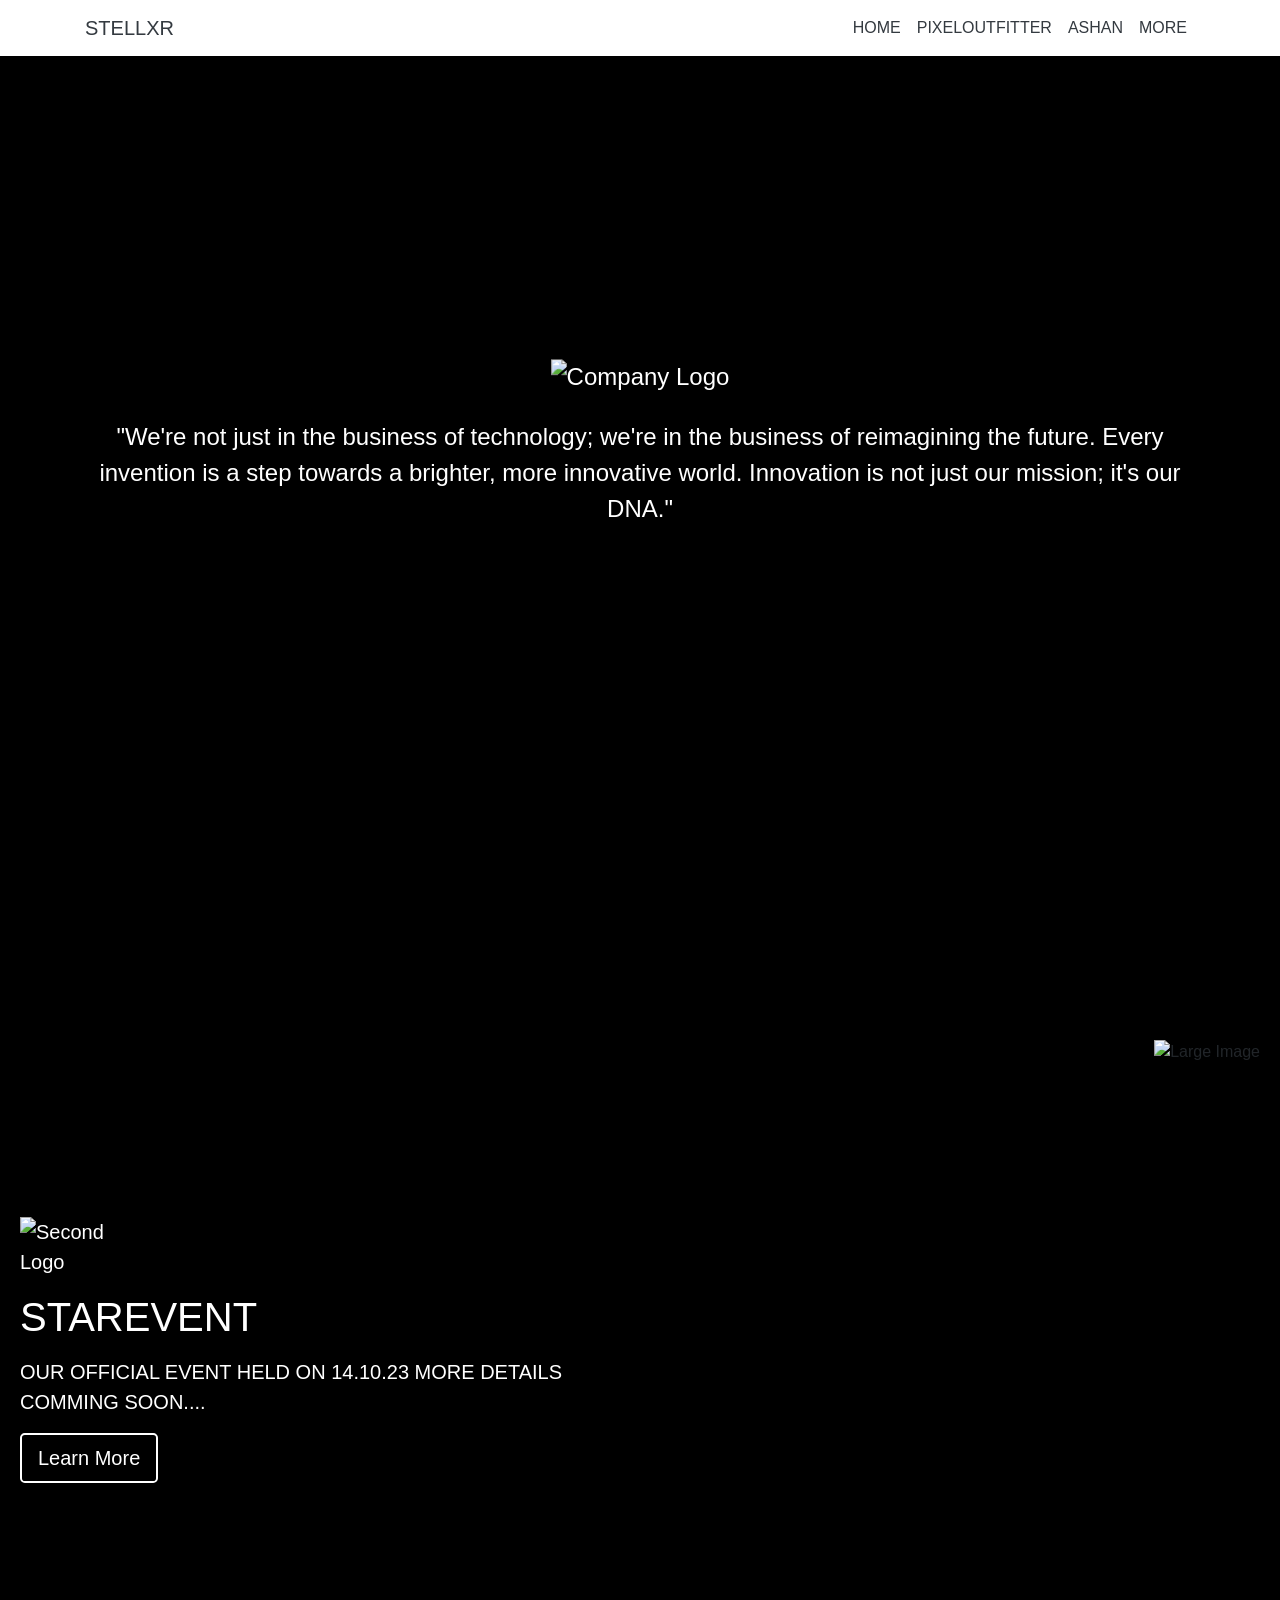
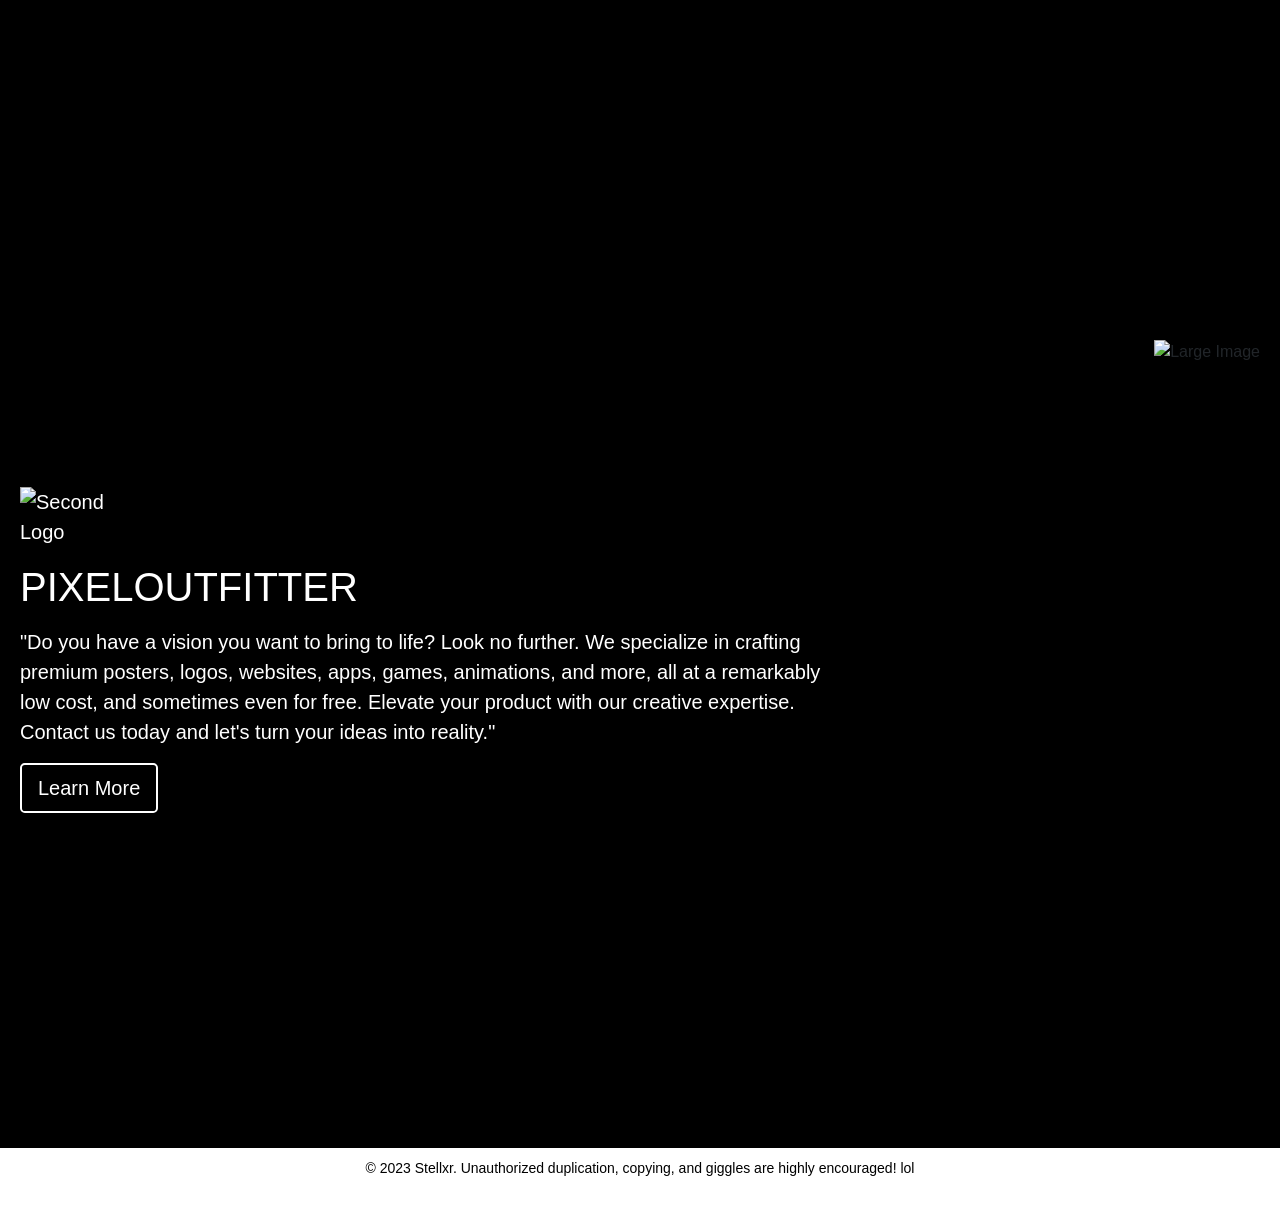
==== commit 82e0bcf8: "Update index.html" ====
--- a/index.html
+++ b/index.html
@@ -1,880 +1,451 @@
 <!DOCTYPE html>
-<html lang="zxx">
-  <head>
+<html lang="en">
+<head>
     <meta charset="UTF-8">
     <meta name="viewport" content="width=device-width, initial-scale=1.0">
-    <meta name="description" content="stellxr">
-    <meta http-equiv="X-UA-Compatible" content="ie=edge">
-        
-        <!-- fav icon -->
-       <link rel="icon" href="stellreal1 (2).png">
-        
-        
-        <!-- bootstarp -->
-        <link rel="stylesheet" href="css/vendors/bootstrap.min.css">
-        
-        <!-- animate.css file -->
-        <link rel="stylesheet" href="css/vendors/animate.css">
-        
-        <!-- Swiper -->
-        <link rel="stylesheet" href="css/vendors/swiper-bundle.min.css">
-        
-        <!-- flaticon -->
-        <link rel="stylesheet" href="css/vendors/flaticon/flaticon.css">
-        
-        <!-- fontAwesome -->
-        <link rel="stylesheet" href="css/vendors/all.min.css">
-        
-        <!-- bootstrap icons -->
-        <link rel="stylesheet" href="css/vendors/bootstrap-icons-1.9.1/bootstrap-icons.css">
-        
-        <!-- Fancybox -->
-        <link rel="stylesheet" href="css/vendors/jquery.fancybox.min.css">
-        
-        <!-- fonts site preconnect -->
-        <link rel="preconnect" href="https://fonts.googleapis.com">
-        
-        <!-- fonts site preconnect -->
-        <link rel="preconnect" href="https://fonts.gstatic.com" crossorigin>
-        
-        <!-- Font Family -->
-        <link rel="stylesheet" href="https://fonts.googleapis.com/css2?family=Jost:wght@400;500;600;700;800&amp;display=swap">
-        
-        <!-- main-LTR -->
-        <link rel="stylesheet" href="css/main-LTR.css">
-        <title> Stellxr</title>
-  </head>
-  <body class=" dark-theme ">
-    <!--Start Page Header-->
-    <header class=" page-header   content-always-light header-basic" id="page-header">
-      <div class="header-search-box">
-        <div class="close-search"></div>
-        <form class="nav-search search-form" role="search" method="get" action="#">
-          <div class="search-wrapper"> 
-            <label class="search-lbl">Search for:</label>
-            <input class="search-input" type="search" placeholder="Search..." name="searchInput" autofocus="autofocus"/>
-            <button class="search-btn" type="submit"><i class="bi bi-search icon"></i></button>
-          </div>
-        </form>
-      </div>
-      <div class="container">
-        <nav class="menu-navbar">
-          <div class="header-logo"><a class="logo-link" href="#"><img class="logo-img light-logo" loading="lazy" src="stellreal1 (1).png" alt="logo"/><img class="logo-img  dark-logo" loading="lazy" src="assets/images/logo/logo-dark.png" alt="logo"/></a></div>
-          <div class="links menu-wrapper ">
-            <ul class="list-js links-list">
-              <li class="menu-item has-sub-menu"><a class="menu-link   active" href="index.html">home <i class="  "> </i></a>
-      
-              </li>
-              <li class="menu-item "><a class="menu-link  " href="services.html">services<i class="fas  "> </i></a>
-              <li class="menu-item"><a class="menu-link  " href="about-us.html">about us </a></li>
-              <li class="menu-item"><a class="menu-link  " href="arthur.html">Arther </a></li>
-              <li class="menu-item"><a class="menu-link  " href="aashan.html">Aashan </a></li>
-              <li class="menu-item"><a class="menu-link  " href="ni.html">NI-Easycode </a></li>
-              <li class="menu-item"><a class="menu-link  " href="px.html">Pixeloutfitter</a></li>
-              
-            
-              </li>
-             
-        
-              <li class="menu-item"><a class="menu-link  " href="contact-us.html">contact us </a></li>
-            </ul>
-          </div>
-          <div class="controls-box">
-            <!--Menu Toggler button-->
-            <div class="control  menu-toggler"><span></span><span></span><span></span></div>
-            <!--search Icon button-->
-            <div class="control header-search-btn"><i class="bi bi-search icon"></i></div>
-            <!--Dark/Light mode button-->
-            <div class="mode-switcher ">
-              <div class="switch-inner go-light " title="Switch To Light Mode "><i class="bi bi-sun icon "></i></div>
-              <div class="switch-inner go-dark" title="Switch To Dark Mode "><i class="bi bi-moon icon "></i></div>
-            </div>
-            <!--mini shoping cart-->
-          </div>
-        </nav>
-      </div>
-    </header>
-    <!--End Page Header-->
-    <!-- Start  Page hero-->
-    <section class="page-hero hero-swiper-slider fade-effect  d-flex align-items-center" id="page-hero">
-      <div class="particles-js  dots" id="particles-js"></div>
-      <!--Start  Swiper JS slider-->
-      <div class="slider swiper-container">
-        <div class="swiper-wrapper ">
-          <!--first slider-->
-          <div class="swiper-slide"> 
-            <div class="slide-bg-img" data-bg-img="https://wallpaperaccess.com/full/2086957.jpg">
-              <div class="overlay-color " data-bg-opacity=".35"></div>
-            </div>
-            <div class="container"> 
-              <div class="hero-text-area  content-always-light   ">
-                <div class="row ">
-                  <div class="col-12   ">
-                    <div class="hero-social-icons mb-3 ">
-                      <div class="sc-wrapper dir-row sc-flat">
-                        <ul class="sc-list">
-                          <li class="sc-item " title="Facebook"><a class="sc-link" href="#0" title="social media icon"><i class="fab fa-facebook-f sc-icon"></i></a></li>
-                          <li class="sc-item " title="youtube"><a class="sc-link" href="#0" title="social media icon"><i class="fab fa-youtube sc-icon"></i></a></li>
-                          <li class="sc-item " title="instagram"><a class="sc-link" href="#0" title="social media icon"><i class="fab fa-instagram sc-icon"></i></a></li>
-                          <li class="sc-item " title="twitter"><a class="sc-link" href="#0" title="social media icon"><i class="fab fa-twitter sc-icon"></i></a></li>
-                        </ul>
-                      </div>
-                    </div>
-                  </div>
-                  <div class="col-12     ">
-                    <div class="pre-title">STELLXR    </div>
-                  </div>
-                  <div class="col-12 col-md-8  col-lg-7   ">
-                    <h1 class="slide-title  ">Powerful Digital Solutions with Quality in every   <span class="featured-text">Pixel.  <svg xmlns="http://www.w3.org/2000/svg" class="wavey-underline"  width="1104.664" height="100.188" viewBox="0 0 1104.664 100.188">  <path id="Path_208" data-name="Path 208" d="M1395.385,1568.169a21.357,21.357,0,0,0-7.563,1.667c-5.893,2.122-10,6.516-13.9,10.646-9.685,10.253-18.565,21-27.757,31.568a74.7,74.7,0,0,1-10.36,9.6,40.274,40.274,0,0,1-4.749,2.291c-.58.154-1.151.288-1.731.406l-.07-.018c-.25-.121-.495-.247-.737-.381a69.246,69.246,0,0,1-9.219-8.363c-3.508-3.913-6.856-7.927-10.125-11.993a84.778,84.778,0,0,0-9.754-10.9,33.9,33.9,0,0,0-4.734-3.159,29.755,29.755,0,0,0-3.86-1.468,8.287,8.287,0,0,0-2.416-.514,25.223,25.223,0,0,0-8.575.116,37.238,37.238,0,0,0-6.61,2.031,55.378,55.378,0,0,0-9.6,5.049c-3.359,2.173-6.689,4.371-9.92,6.667-4.873,3.468-9.73,6.936-14.7,10.3a75.464,75.464,0,0,1-10.418,5.482c-.9.256-1.8.477-2.723.657h-.017q-.244-.123-.486-.252a123.025,123.025,0,0,1-14.522-13.025c-2.21-2.214-4.43-4.419-6.738-6.559a56.755,56.755,0,0,0-6.2-5.1,26.416,26.416,0,0,0-8.359-4.113,24.5,24.5,0,0,0-7.131-.829,24.16,24.16,0,0,0-5.9.953,45.529,45.529,0,0,0-4.43,1.659,25.049,25.049,0,0,0-3.88,2.388,43.866,43.866,0,0,0-7.121,6.052c-2.916,2.919-5.559,6.053-8.162,9.179-4.706,5.669-8.674,11.735-13.477,17.349a40.793,40.793,0,0,1-3.312,3.018c-1.77-.869-3.456-1.838-5.139-2.847-2.985-2.082-5.832-4.252-8.629-6.526-3.388-2.745-6.551-5.7-9.714-8.631q-4.449-4.13-8.909-8.259c-1.375-1.268-2.779-2.529-4.242-3.723-3.7-3.034-7.554-6.052-12.161-8.075-1.444-.531-2.887-1.037-4.341-1.534-.4-.091-.805-.191-1.208-.29q-2.3-.312-4.607-.539a24.017,24.017,0,0,0-7.9,1.153,22.473,22.473,0,0,0-4.194,1.633,32.6,32.6,0,0,0-4.823,3.142,25.689,25.689,0,0,0-3.968,3.7,143.436,143.436,0,0,0-9.822,11.674c-2.524,3.4-4.961,6.84-7.4,10.281-2.548,3.581-5.078,7.193-7.894,10.631l-.04-.024c-7.131-4.818-13.964-9.976-20.737-15.134-7.936-6.035-15.519-12.5-24.183-17.809a56.468,56.468,0,0,0-7.219-3.764,57.227,57.227,0,0,0-6.3-2.181,33.858,33.858,0,0,0-6.424-.846c-1.561.083-3.1.241-4.645.465a27.682,27.682,0,0,0-5.648,1.749,56.414,56.414,0,0,0-9.066,5.332,85.607,85.607,0,0,0-10.647,8.746c-7.2,6.686-13.456,14.117-19.865,21.341-1.1,1.186-2.207,2.358-3.38,3.482-.861-.86-1.69-1.744-2.512-2.624-5.094-5.73-9.878-11.655-15.025-17.348-1.866-2.065-3.753-4.105-5.688-6.111a54.566,54.566,0,0,0-4.606-4.17,26.641,26.641,0,0,0-7.464-4.362,19.329,19.329,0,0,0-3.969-1.268,23.247,23.247,0,0,0-5.412-.448,27.049,27.049,0,0,0-9.252,2.189,64.6,64.6,0,0,0-6.807,3.1,188.563,188.563,0,0,0-24.212,15.654c-7.265,5.4-14.36,11-21.938,16.1a58.665,58.665,0,0,1-8.325,4.456c-.832.234-1.648.426-2.5.589-.122,0-.244,0-.367,0l-.144-.033c-.107-.051-.212-.1-.317-.156a41.819,41.819,0,0,1-3.947-3.516,93.708,93.708,0,0,1-5.968-8.2c-1.867-2.852-3.585-5.779-5.432-8.639-3.28-5.091-6.748-10.223-11.767-14.261a20.525,20.525,0,0,0-7.534-3.789,16.866,16.866,0,0,0-4.292-.655,33.2,33.2,0,0,0-5.363.456c-1.316.381-2.612.821-3.87,1.318a27.008,27.008,0,0,0-3.428,1.816c-1.561.954-3.045,2-4.547,3.018a171.305,171.305,0,0,0-17.327,13.979c-5.795,5.153-11.268,10.63-17.718,15.214a48.483,48.483,0,0,1-4.709,2.516c-.392.114-.784.217-1.182.313-5.283-3.993-9.674-8.814-14.118-13.45-4.312-4.477-8.594-9-13.29-13.2-5.284-4.718-11.05-9.369-18.318-11.765a28.559,28.559,0,0,0-7.475-1.194c-1.424.124-2.838.306-4.233.539-1.307.414-2.6.862-3.879,1.343a33.49,33.49,0,0,0-5.452,3.607,42.418,42.418,0,0,0-4.754,4.833c-3.808,4.195-7.459,8.482-11.241,12.69-2.722,2.866-5.442,5.741-8.334,8.495a110.3,110.3,0,0,1-12.253,10.513c-.676.4-1.355.765-2.053,1.107-3.421-2.787-6.435-5.972-9.5-9.025s-6.12-6.1-9.273-9.071c-4.98-4.685-10.205-9.336-16.334-12.951a29.591,29.591,0,0,0-7.347-3.325,14.36,14.36,0,0,0-4.086-.688c-.491-.05-.992-.091-1.493-.141a36.093,36.093,0,0,0-3.782.489c-1.158.39-2.3.8-3.417,1.26a11.837,11.837,0,0,0-3.684,2.786,38.113,38.113,0,0,0-4.145,5.257,156.759,156.759,0,0,0-12.012,22.046c-1.651,3.549-3.016,7.172-4.371,10.8-.639,1.733-1.16,3.5-1.876,5.207-1.062,2.545-2.1,5.082-3.271,7.595a1.894,1.894,0,0,0,1.1,2.28,2.668,2.668,0,0,0,3.261-.73c2.73-3.971,5.716-7.736,8.859-11.475,2.878-3.424,5.933-6.749,8.919-10.107,5.268-5.9,10.466-11.851,15.731-17.75.333.183.663.37.993.562,7.6,5.265,13.967,11.673,20.286,17.984,2.485,2.479,4.94,4.983,7.484,7.421,2.515,2.413,5.019,4.933,8.261,6.707a18.993,18.993,0,0,0,6.217,2.173,21.641,21.641,0,0,0,10.373-.9c7.366-2.421,12.926-7.346,18.426-11.964,3.006-2.529,5.727-5.365,8.5-8.093,5.2-5.118,10.08-10.457,14.958-15.8,1.527-1.616,3.039-3.23,4.73-4.709.706.36,1.393.741,2.075,1.144,7.925,5.608,14.364,12.627,20.846,19.375,3.2,3.325,6.424,6.625,9.822,9.808a45.086,45.086,0,0,0,7.966,6.128,11.269,11.269,0,0,0,2.259,1.135c.874.316,1.748.622,2.623.937a12.809,12.809,0,0,0,4.155.68,26.906,26.906,0,0,0,11.226-1.4c7.927-2.57,14.409-7.429,20.283-12.47,3.094-2.653,6.07-5.414,9.125-8.093a234.791,234.791,0,0,1,18.358-14.822c4.517,5.537,7.877,11.693,11.747,17.551a73.925,73.925,0,0,0,7.5,9.568,51.738,51.738,0,0,0,4.686,4.46,29.5,29.5,0,0,0,3.427,2.363,24.359,24.359,0,0,0,5.3,2.421c5.706,2.032,12.306,1.617,18.023-.165,8.035-2.5,14.615-7.147,21.118-11.707,3.084-2.164,6.079-4.42,9.075-6.667,5.769-4.312,11.51-8.631,17.485-12.724a113.949,113.949,0,0,1,16.474-8.936,64.641,64.641,0,0,1,8.45,7.941c4.85,5.48,9.537,11.053,14.432,16.5a87.007,87.007,0,0,0,9.341,9.427,26.069,26.069,0,0,0,3.055,2.073,10.084,10.084,0,0,0,3.536,1.467,13.307,13.307,0,0,0,4.862.913,29.729,29.729,0,0,0,5.353-.639c3.418-.746,6.267-2.795,8.919-4.618a39.946,39.946,0,0,0,5.019-4.428c5.363-5.2,10.038-10.894,15.274-16.185a121.467,121.467,0,0,1,16.741-14.571c.87-.521,1.749-1.014,2.662-1.475l.276.073a51.763,51.763,0,0,1,6.551,3.257c6.848,4.661,13.244,9.761,19.747,14.756,7.259,5.572,14.665,11.069,22.317,16.243a57.253,57.253,0,0,0,8.819,5.281,20.68,20.68,0,0,0,9.312,1.883,19.363,19.363,0,0,0,7.406-1.7,42.414,42.414,0,0,0,5.382-3.3,20.763,20.763,0,0,0,2.161-1.924c1.454-1.393,2.741-2.926,4.077-4.394,1.325-1.451,2.485-3.01,3.673-4.544,1.463-1.881,2.878-3.78,4.293-5.687,4.834-6.49,9.512-13.021,14.91-19.18.555-.552,1.122-1.089,1.708-1.61.1.057.209.115.313.173,6.282,4.5,11.65,9.908,17.2,15.02a163.615,163.615,0,0,0,18.485,15.231c2.269,1.55,4.6,3.027,6.945,4.486a47.181,47.181,0,0,0,6.3,3.283,27.077,27.077,0,0,0,11.138,2.255,24.392,24.392,0,0,0,9.577-2.23,41.8,41.8,0,0,0,7.868-4.934,53.288,53.288,0,0,0,7.15-7.2c1.327-1.509,2.614-3.052,3.841-4.618,4.5-5.763,8.879-11.569,13.724-17.12,1.206-1.237,2.419-2.456,3.718-3.613,2.214,1.819,4.255,3.788,6.308,5.75,2.367,2.255,4.656,4.56,7,6.824,2.219,2.139,4.468,4.286,6.884,6.277.757.621,1.523,1.243,2.279,1.865a55.074,55.074,0,0,0,6.394,4.32,20.453,20.453,0,0,0,4.43,1.774,14.3,14.3,0,0,0,3.242.912c4.007.87,8.064.415,12.061-.158a34.471,34.471,0,0,0,7.5-2.321,63.157,63.157,0,0,0,6.434-2.977,109.528,109.528,0,0,0,10.53-6.592c2.848-1.948,5.687-3.913,8.437-5.952,5.157-3.823,10.248-7.693,15.573-11.348,1.425-.856,2.851-1.677,4.356-2.4a46.694,46.694,0,0,1,3.826,3.609c5.82,6.463,11.621,12.927,17.91,19.072a76.822,76.822,0,0,0,7.387,6.351,26.97,26.97,0,0,0,8.683,4.552,25.388,25.388,0,0,0,11.629.556,46.95,46.95,0,0,0,8.094-2.454,37.83,37.83,0,0,0,8.408-4.561,81.5,81.5,0,0,0,8.349-6.807c3.378-3.018,6.335-6.434,9.36-9.7,2.8-3.017,5.569-6.052,8.369-9.07,3.034-3.266,6.07-6.534,9.164-9.759,1.748-1.807,3.5-3.615,5.264-5.406,1.345-1.375,2.7-2.738,4.142-4.033,1.959,2.939,3.523,6.068,5.287,9.091a102.254,102.254,0,0,0,7.357,11.152,73.1,73.1,0,0,0,9.45,9.916,54.363,54.363,0,0,0,4.38,3.4,37.472,37.472,0,0,0,6.885,4,27.526,27.526,0,0,0,6.9,1.948,28.637,28.637,0,0,0,4.765.4,38.314,38.314,0,0,0,6.521-.713,34.284,34.284,0,0,0,7.22-2.255,55.5,55.5,0,0,0,7.534-3.673c8.564-4.892,15.921-11.276,23.14-17.478,2.564-2.2,5.1-4.427,7.642-6.642,2.695-2.334,5.41-4.692,8.34-6.825.169.152.337.308.5.465,2.514,3,4.676,6.19,7,9.3,2.23,2.993,4.509,5.961,6.807,8.921,2.092,2.7,4.243,5.423,6.561,8a54.978,54.978,0,0,0,7.072,7.13,18.737,18.737,0,0,0,6.876,3.467,26.353,26.353,0,0,0,10.47.3,71.973,71.973,0,0,0,15.814-5.315c2.74-1.193,5.363-2.537,8.015-3.863,3.841-1.924,7.524-4.022,11.236-6.111,1.474-.829,2.859-1.774,4.273-2.661,2.22-1.394,4.538-2.737,6.66-4.246,1.7-1.2,3.388-2.421,5.077-3.631,2.614-1.874,4.922-3.972,7.368-6a5.547,5.547,0,0,0,1.149-7.545,7.359,7.359,0,0,0-4.411-2.869,9.332,9.332,0,0,0-5.687.63c-.386.141-.768.284-1.152.427-2.566.891-5.157,1.755-7.609,2.84-2.092.928-4.194,1.857-6.286,2.786-3.252,1.442-6.345,3.159-9.488,4.742-8.387,4.231-16.5,8.768-25.376,12.235-1.145.358-2.293.671-3.47.941q-.555-.505-1.08-1.033a179.832,179.832,0,0,1-11.553-16.28c-2.043-3.109-4.107-6.193-6.228-9.261a49.911,49.911,0,0,0-3.281-4.17c-.933-1.054-1.9-2.09-2.9-3.1a24.214,24.214,0,0,0-20.44-6.153c-7.593,1.269-13.319,6.128-18.564,10.613-2.878,2.463-5.648,5-8.447,7.529a194.132,194.132,0,0,1-19.2,15.756,54.882,54.882,0,0,1-7.621,3.938c-.888.246-1.764.449-2.673.624-.143,0-.286.006-.43.006-.308-.063-.612-.133-.916-.209-.712-.338-1.4-.7-2.069-1.094a58.392,58.392,0,0,1-7.122-6.2,70.261,70.261,0,0,1-7.978-11.366c-1.778-3.168-3.477-6.368-5.225-9.552a26.78,26.78,0,0,0-9.774-10.63,21.285,21.285,0,0,0-6.944-2.544,22.865,22.865,0,0,0-4.153-.379c-.164,0-.328,0-.493.005Zm-2.8,18.564a9.723,9.723,0,0,1,1.384.495q-.693-.246-1.384-.495Zm7.023.141q-.51.184-1.025.367.5-.2,1.025-.367Zm100.709,4.264-.2.022.2-.022Zm1.365.167.107.038-.107-.037Zm-.949.133,0,0-.126.044.124-.046Zm-216.174,15.218,0,0c-.139.017-.278.032-.416.047.137-.019.274-.036.411-.05Zm1.107.139c.114.04.227.082.338.127l-.348-.123.01,0Zm-.411.191q.348.219.68.459l-.691-.453.011-.006Zm-105.625,1.694q.443.139.868.31l-.868-.31Zm-100.207.6-.692.077c.228-.033.46-.059.692-.077Zm-1.295.444c.1.014.19.028.284.045l-.3-.033.014-.012Zm364.3.261c-.211.029-.422.053-.633.074l0,0,.629-.072Zm-.653.075h0l-.019,0,.021,0Zm-476.071,1-.841.1c.28-.046.56-.078.841-.1Zm1.352.005c.283.022.566.055.851.1l-.857-.1.006,0Zm-.67.1-1.043.37q.512-.21,1.043-.37Zm575.443.37.324.213-.011,0c-.106-.07-.211-.142-.313-.216Zm1.708.191c-.3.046-.6.08-.9.1h0l.9-.1Zm-673.33,2.85c.182.016.366.035.548.06q-.274-.029-.548-.06Zm-.8.117q.425.134.837.3c-.282-.1-.563-.2-.845-.3l.008,0Zm-222.3.606-.54.062c.179-.026.358-.047.54-.062Zm-2.374.542.014.007-.252.09c.078-.034.159-.066.238-.1Zm.988.215c.066.023.132.048.2.073l-.2-.071v0Zm105.433.264c.17.054.336.113.5.175l-.5-.175Zm6.246.662-.6.068h0q.294-.045.6-.067Zm466.3.208,1.233.438c-.419-.126-.83-.273-1.233-.438Zm-.147.514.648.075c-.216-.021-.432-.045-.648-.075Zm-581.111,1.426c-.421.467-.847.929-1.269,1.39l1.269-1.39Zm684.823,5.083c.547.06,1.1.12,1.641.182a10.366,10.366,0,0,1-1.641-.182Zm-409.006,2.022c-.58.631-1.156,1.264-1.737,1.894.578-.629,1.158-1.265,1.737-1.894Zm220.5,3.282.669.076c-.225-.019-.448-.045-.669-.076Zm-345.858,6.8c.269.18.541.358.812.537-.278-.169-.549-.347-.812-.537Zm-.03.506,1.242.439a12.42,12.42,0,0,1-1.242-.439Zm-97.6.092.5.056c-.167-.016-.334-.034-.5-.056Zm97.8.423c.287.03.574.063.861.1-.288-.024-.574-.055-.861-.1Zm-201.748,2.76.552.36-.016.008c-.182-.118-.361-.24-.536-.368Zm-1.5.564,1.3.145-.017.007-.01,0a9.2,9.2,0,0,1-1.275-.154Zm2.877.092c-.062.008-.125.014-.187.021h0l.189-.02Z" transform="translate(-504.796 -1565.664)" fill="none" stroke="#030303" stroke-width="5"/></svg>  </span><span class="design-element rounded-shape stripes">                 </span></h1>
-                  </div>
-                  <div class="col-10 col-md-8  col-lg-6   ">
-                    <p class="slide-subtitle ">
-                      We are a startup company that specializes in innovating new technologies for our clients. Our primary focus is on providing high-quality yet affordable products for your educational institution or organization.
-                      
-                    </p>
-                  </div>
-                  <div class="col-12   ">
-                    <div class="cta-links-area"><a class=" btn-solid cta-link cta-link-primary  " href="#0">start now</a><a class=" btn-outline cta-link  " href="#0">Contact us</a></div>
-                  </div>
-                </div>
+    <title>STELLXR</title>
+    <link rel="icon" type="image/png" href="logoreal.png">
+    <link rel="stylesheet" type="text/css" href="Metropolis-Light.otf">
+    <!-- Include Bootstrap CSS -->
+    <link rel="stylesheet" href="https://stackpath.bootstrapcdn.com/bootstrap/4.5.2/css/bootstrap.min.css">
+    
+    <style>
+
+
+
+@font-face {
+    font-family: 'Metropolis-Light'; /* Use 'Metropolis-Light' or any name you prefer */
+    src: url('Metropolis-Light.otf') format('truetype'); /* Specify the font file location and format */
+}
+
+body {
+    font-family: 'Metropolis-Light', sans-serif; /* Use the 'Metropolis-Light' font in your CSS */
+}
+
+/* Additional CSS styling here */
+
+
+
+
+
+
+
+
+p {
+    font-family:'Metropolis-Light', sans-serif;
+}
+footer {
+    background-color: #ffffff;
+    color: #000000;
+    text-align: center;
+    padding: 10px 0;
+}
+
+.footer-content {
+    font-size: 14px;
+}
+
+        /* Styling for the parallax container with the class "parallax1-container" */
+        .parallax1-container {
+            position: relative;
+            height: 100vh;
+            background-image: url('https://cdn.pixabay.com/photo/2017/09/30/03/01/fantasy-2801105_1280.jpg');
+            background-attachment: fixed;
+            background-position: center;
+            background-repeat: no-repeat;
+            background-size: cover;
+        }
+
+        /* Styling for the black shade overlay */
+        .parallax1-container::before {
+            content: "";
+            position: absolute;
+            top: 0;
+            left: 0;
+            width: 100%;
+            height: 100%;
+            background: rgba(0, 0, 0, 0.7); /* Black with 50% transparency */
+        }
+
+        /* Styling for the text on top of the parallax */
+        .parallax-text {
+            text-align: center;
+            position: absolute;
+            top: 50%;
+            left: 50%;
+            transform: translate(-50%, -50%);
+            color: #fff;
+            font-size: 24px;
+        }
+
+        /* Styling for the logo image to make it responsive */
+        .parallax-text img {
+            max-width: 100%;
+            height: auto;
+        }
+
+        /* Specific styles for the second parallax section */
+        .parallax2-container {
+            position: relative;
+            height: 100vh;
+            background-image: url('https://cdn.pixabay.com/photo/2015/06/24/16/36/office-820390_1280.jpg');
+            background-attachment: fixed;
+            background-position: center;
+            background-repeat: no-repeat;
+            background-size: cover;
+        }
+
+        .parallax2-container::before {
+            content: "";
+            position: absolute;
+            top: 0;
+            left: 0;
+            width: 100%;
+            height: 100%;
+            background: rgba(0, 0, 0, 0.6); /* Black with 60% transparency */
+        }
+
+        .parallax2-text {
+            position: absolute;
+            top: 50%; /* Center vertically */
+            left: 20px; /* Align to the left */
+            transform: translateY(-50%); /* Center text vertically */
+            color: #fff; /* Change text color for the second parallax */
+            font-size: 20px; /* Change font size for the second parallax */
+            max-width: 80%; /* Limit the maximum width of the text */
+        }
+
+        .parallax2-text p {
+            text-align: left; /* Align the text to the left */
+        }
+
+        .parallax2-image {
+            position: absolute;
+            right: 20px; /* Align to the right */
+            max-width: 40%; /* Limit the maximum width of the image */
+            height: auto;
+            top:140px; /* Move it up a bit on mobile devices */
+        }
+
+        @media (max-width: 768px) {
+            /* Adjust the position of the image on mobile view */
+            .parallax2-image {
+                top: -5%; /* Move it up a bit on mobile devices */
+            }
+        }
+
+
+body{background-color: #000000;}
+
+
+        .parallax3-container {
+            position: relative;
+            height: 100vh;
+            background-image: url('https://images.pexels.com/photos/5212703/pexels-photo-5212703.jpeg?auto=compress&cs=tinysrgb&w=1260&h=750&dpr=1');
+            background-attachment: fixed;
+            background-position: center;
+            background-repeat: no-repeat;
+            background-size: cover;
+        }
+
+        .parallax3-container::before {
+            content: "";
+            position: absolute;
+            top: 0;
+            left: 0;
+            width: 100%;
+            height: 100%;
+            background: rgba(0, 0, 0, 0.6); /* Black with 60% transparency */
+        }
+
+        .parallax3-text {
+            position: absolute;
+            top: 50%; /* Center vertically */
+            left: 20px; /* Align to the left */
+            transform: translateY(-50%); /* Center text vertically */
+            color: #fff; /* Change text color for the second parallax */
+            font-size: 20px; /* Change font size for the second parallax */
+            max-width: 80%; /* Limit the maximum width of the text */
+        }
+
+        .parallax3-text p {
+            text-align: left; /* Align the text to the left */
+        }
+
+        .parallax3-image {
+    position: absolute;
+    right: 20px; /* Align to the right */
+    max-width: 30%; /* Limit the maximum width of the image to 30% */
+    top: 140px; /* Move it up a bit on mobile devices */
+}
+
+
+        @media (max-width: 768px) {
+            /* Adjust the position of the image on mobile view */
+            .parallax3-image {
+                top: -.1%; /* Move it up a bit on mobile devices */
+            }
+        }
+
+
+
+
+
+
+
+
+
+        .container.about-class {
+    display: flex;
+    flex-direction: column;
+    align-items: center;
+    padding: 20px;
+}
+
+.image-container {
+    text-align: center;
+}
+
+img.responsive-img {
+    max-width: 100%;
+    height: auto;
+    width: auto\9; /* IE8 support */
+}
+
+h1.heading {
+    text-align: center;
+}
+
+p.text {
+    text-align: center;
+}
+
+
+
+
+#preloader {
+    position: fixed;
+    top: 0;
+    left: 0;
+    width: 100%;
+    height: 100%;
+    background: #fff; /* Background color for the preloader overlay */
+    display: flex;
+    justify-content: center;
+    align-items: center;
+    z-index: 9999; /* Ensure the preloader is above all other elements */
+}
+
+#status img {
+    max-width: 100%;
+    height: auto;
+}
+
+
+
+
+
+
+
+
+
+
+
+
+
+
+
+
+
+
+
+.parallax4-container {
+            position: relative;
+            height: 100vh;
+            background-image: url('https://images.pexels.com/photos/586056/pexels-photo-586056.jpeg?auto=compress&cs=tinysrgb&w=1260&h=750&dpr=1');
+            background-attachment: fixed;
+            background-position: center;
+            background-repeat: no-repeat;
+            background-size: cover;
+        }
+
+        .parallax4-container::before {
+            content: "";
+            position: absolute;
+            top: 0;
+            left: 0;
+            width: 100%;
+            height: 100%;
+            background: rgba(0, 0, 0, 0.6); /* Black with 60% transparency */
+        }
+
+        .parallax4-text {
+            position: absolute;
+            top: 50%; /* Center vertically */
+            left: 20px; /* Align to the left */
+            transform: translateY(-50%); /* Center text vertically */
+            color: #fff; /* Change text color for the second parallax */
+            font-size: 20px; /* Change font size for the second parallax */
+            max-width: 80%; /* Limit the maximum width of the text */
+        }
+
+        .parallax4-text p {
+            text-align: left; /* Align the text to the left */
+        }
+
+        .parallax4-image {
+    position: absolute;
+    right: 20px; /* Align to the right */
+    max-width: 30%; /* Limit the maximum width of the image to 30% */
+    top: 140px; /* Move it up a bit on mobile devices */
+}
+
+
+        @media (max-width: 768px) {
+            /* Adjust the position of the image on mobile view */
+            .parallax4-image {
+                top: -.1%; /* Move it up a bit on mobile devices */
+            }
+        }
+
+
+
+    </style>
+</head>
+<body>
+
+    <div id="preloader">
+        <div id="status">
+            <img src="ezgif.com-video-to-gif.gif" alt="Preloader">
+        </div>
+    </div>
+    <div class="parallax1-container" style="background-color: black;">
+
+
+        <div class="top-bar bg-dark text-white" style="background-color: #000102;">
+            <div class="container d-flex justify-content-end align-items-center">
+              <div class="contact-info me-4">
+                <span class="me-2"><i class="fas fa-envelope"></i> tech.stellxr@gmail.com</span>
+                <span><i class="fas fa-phone"></i> +91 9037452346</span>
               </div>
             </div>
           </div>
-          <!--second slider-->
-          <div class="swiper-slide"> 
-            <div class="slide-bg-img" data-bg-img="https://images8.alphacoders.com/108/1083239.jpg">
-              <div class="overlay-color" data-bg-opacity=".35"></div>
+          <br><br>
+        <nav class="navbar navbar-expand-lg navbar-light bg-white fixed-top">
+            <div class="container">
+                <a class="navbar-brand text-dark" href="#">STELLXR</a>
+                <button class="navbar-toggler" type="button" data-toggle="collapse" data-target="#navbarNav" aria-controls="navbarNav" aria-expanded="false" aria-label="Toggle navigation">
+                    <span class="navbar-toggler-icon"></span>
+                </button>
+                <div class="collapse navbar-collapse" id="navbarNav">
+                    <ul class="navbar-nav ml-auto">
+                        <li class="nav-item active">
+                            <a class="nav-link text-dark" href="">HOME <span class="sr-only">(current)</span></a>
+                        </li>
+                        <li class="nav-item">
+                            <a class="nav-link text-dark" href="https://pxl.stellxr.in/">PIXELOUTFITTER</a>
+                        </li>
+                        <li class="nav-item">
+                            <a class="nav-link text-dark" href="">ASHAN</a>
+                        </li>
+                        <li class="nav-item">
+                            <a class="nav-link text-dark" href="#">MORE</a>
+                        </li>
+                    </ul>
+                </div>
             </div>
-            <div class="container">
-              <div class="hero-text-area  content-always-light   ">
-                <div class="row">
-                  <div class="col-12   ">
-                    <div class="hero-social-icons mb-3 ">
-                      <div class="sc-wrapper dir-row sc-flat">
-                        <ul class="sc-list">
-                          <li class="sc-item " title="Facebook"><a class="sc-link" href="#0" title="social media icon"><i class="fab fa-facebook-f sc-icon"></i></a></li>
-                          <li class="sc-item " title="youtube"><a class="sc-link" href="#0" title="social media icon"><i class="fab fa-youtube sc-icon"></i></a></li>
-                          <li class="sc-item " title="instagram"><a class="sc-link" href="#0" title="social media icon"><i class="fab fa-instagram sc-icon"></i></a></li>
-                          <li class="sc-item " title="twitter"><a class="sc-link" href="#0" title="social media icon"><i class="fab fa-twitter sc-icon"></i></a></li>
-                        </ul>
-                      </div>
-                    </div>
-                  </div>
-                  <div class="col-12     ">
-                    <div class="pre-title">STELLXR          </div>
-                  </div>
-                  <div class="col-12  col-md-8 col-lg-7   ">
-                    <h1 class="slide-title  ">Educate, Elevate, Empower: Transforming Schools Together with<span class="featured-text">STELLXR? <svg xmlns="http://www.w3.org/2000/svg" class="wavey-underline"  width="1104.664" height="100.188" viewBox="0 0 1104.664 100.188">  <path id="Path_208" data-name="Path 208" d="M1395.385,1568.169a21.357,21.357,0,0,0-7.563,1.667c-5.893,2.122-10,6.516-13.9,10.646-9.685,10.253-18.565,21-27.757,31.568a74.7,74.7,0,0,1-10.36,9.6,40.274,40.274,0,0,1-4.749,2.291c-.58.154-1.151.288-1.731.406l-.07-.018c-.25-.121-.495-.247-.737-.381a69.246,69.246,0,0,1-9.219-8.363c-3.508-3.913-6.856-7.927-10.125-11.993a84.778,84.778,0,0,0-9.754-10.9,33.9,33.9,0,0,0-4.734-3.159,29.755,29.755,0,0,0-3.86-1.468,8.287,8.287,0,0,0-2.416-.514,25.223,25.223,0,0,0-8.575.116,37.238,37.238,0,0,0-6.61,2.031,55.378,55.378,0,0,0-9.6,5.049c-3.359,2.173-6.689,4.371-9.92,6.667-4.873,3.468-9.73,6.936-14.7,10.3a75.464,75.464,0,0,1-10.418,5.482c-.9.256-1.8.477-2.723.657h-.017q-.244-.123-.486-.252a123.025,123.025,0,0,1-14.522-13.025c-2.21-2.214-4.43-4.419-6.738-6.559a56.755,56.755,0,0,0-6.2-5.1,26.416,26.416,0,0,0-8.359-4.113,24.5,24.5,0,0,0-7.131-.829,24.16,24.16,0,0,0-5.9.953,45.529,45.529,0,0,0-4.43,1.659,25.049,25.049,0,0,0-3.88,2.388,43.866,43.866,0,0,0-7.121,6.052c-2.916,2.919-5.559,6.053-8.162,9.179-4.706,5.669-8.674,11.735-13.477,17.349a40.793,40.793,0,0,1-3.312,3.018c-1.77-.869-3.456-1.838-5.139-2.847-2.985-2.082-5.832-4.252-8.629-6.526-3.388-2.745-6.551-5.7-9.714-8.631q-4.449-4.13-8.909-8.259c-1.375-1.268-2.779-2.529-4.242-3.723-3.7-3.034-7.554-6.052-12.161-8.075-1.444-.531-2.887-1.037-4.341-1.534-.4-.091-.805-.191-1.208-.29q-2.3-.312-4.607-.539a24.017,24.017,0,0,0-7.9,1.153,22.473,22.473,0,0,0-4.194,1.633,32.6,32.6,0,0,0-4.823,3.142,25.689,25.689,0,0,0-3.968,3.7,143.436,143.436,0,0,0-9.822,11.674c-2.524,3.4-4.961,6.84-7.4,10.281-2.548,3.581-5.078,7.193-7.894,10.631l-.04-.024c-7.131-4.818-13.964-9.976-20.737-15.134-7.936-6.035-15.519-12.5-24.183-17.809a56.468,56.468,0,0,0-7.219-3.764,57.227,57.227,0,0,0-6.3-2.181,33.858,33.858,0,0,0-6.424-.846c-1.561.083-3.1.241-4.645.465a27.682,27.682,0,0,0-5.648,1.749,56.414,56.414,0,0,0-9.066,5.332,85.607,85.607,0,0,0-10.647,8.746c-7.2,6.686-13.456,14.117-19.865,21.341-1.1,1.186-2.207,2.358-3.38,3.482-.861-.86-1.69-1.744-2.512-2.624-5.094-5.73-9.878-11.655-15.025-17.348-1.866-2.065-3.753-4.105-5.688-6.111a54.566,54.566,0,0,0-4.606-4.17,26.641,26.641,0,0,0-7.464-4.362,19.329,19.329,0,0,0-3.969-1.268,23.247,23.247,0,0,0-5.412-.448,27.049,27.049,0,0,0-9.252,2.189,64.6,64.6,0,0,0-6.807,3.1,188.563,188.563,0,0,0-24.212,15.654c-7.265,5.4-14.36,11-21.938,16.1a58.665,58.665,0,0,1-8.325,4.456c-.832.234-1.648.426-2.5.589-.122,0-.244,0-.367,0l-.144-.033c-.107-.051-.212-.1-.317-.156a41.819,41.819,0,0,1-3.947-3.516,93.708,93.708,0,0,1-5.968-8.2c-1.867-2.852-3.585-5.779-5.432-8.639-3.28-5.091-6.748-10.223-11.767-14.261a20.525,20.525,0,0,0-7.534-3.789,16.866,16.866,0,0,0-4.292-.655,33.2,33.2,0,0,0-5.363.456c-1.316.381-2.612.821-3.87,1.318a27.008,27.008,0,0,0-3.428,1.816c-1.561.954-3.045,2-4.547,3.018a171.305,171.305,0,0,0-17.327,13.979c-5.795,5.153-11.268,10.63-17.718,15.214a48.483,48.483,0,0,1-4.709,2.516c-.392.114-.784.217-1.182.313-5.283-3.993-9.674-8.814-14.118-13.45-4.312-4.477-8.594-9-13.29-13.2-5.284-4.718-11.05-9.369-18.318-11.765a28.559,28.559,0,0,0-7.475-1.194c-1.424.124-2.838.306-4.233.539-1.307.414-2.6.862-3.879,1.343a33.49,33.49,0,0,0-5.452,3.607,42.418,42.418,0,0,0-4.754,4.833c-3.808,4.195-7.459,8.482-11.241,12.69-2.722,2.866-5.442,5.741-8.334,8.495a110.3,110.3,0,0,1-12.253,10.513c-.676.4-1.355.765-2.053,1.107-3.421-2.787-6.435-5.972-9.5-9.025s-6.12-6.1-9.273-9.071c-4.98-4.685-10.205-9.336-16.334-12.951a29.591,29.591,0,0,0-7.347-3.325,14.36,14.36,0,0,0-4.086-.688c-.491-.05-.992-.091-1.493-.141a36.093,36.093,0,0,0-3.782.489c-1.158.39-2.3.8-3.417,1.26a11.837,11.837,0,0,0-3.684,2.786,38.113,38.113,0,0,0-4.145,5.257,156.759,156.759,0,0,0-12.012,22.046c-1.651,3.549-3.016,7.172-4.371,10.8-.639,1.733-1.16,3.5-1.876,5.207-1.062,2.545-2.1,5.082-3.271,7.595a1.894,1.894,0,0,0,1.1,2.28,2.668,2.668,0,0,0,3.261-.73c2.73-3.971,5.716-7.736,8.859-11.475,2.878-3.424,5.933-6.749,8.919-10.107,5.268-5.9,10.466-11.851,15.731-17.75.333.183.663.37.993.562,7.6,5.265,13.967,11.673,20.286,17.984,2.485,2.479,4.94,4.983,7.484,7.421,2.515,2.413,5.019,4.933,8.261,6.707a18.993,18.993,0,0,0,6.217,2.173,21.641,21.641,0,0,0,10.373-.9c7.366-2.421,12.926-7.346,18.426-11.964,3.006-2.529,5.727-5.365,8.5-8.093,5.2-5.118,10.08-10.457,14.958-15.8,1.527-1.616,3.039-3.23,4.73-4.709.706.36,1.393.741,2.075,1.144,7.925,5.608,14.364,12.627,20.846,19.375,3.2,3.325,6.424,6.625,9.822,9.808a45.086,45.086,0,0,0,7.966,6.128,11.269,11.269,0,0,0,2.259,1.135c.874.316,1.748.622,2.623.937a12.809,12.809,0,0,0,4.155.68,26.906,26.906,0,0,0,11.226-1.4c7.927-2.57,14.409-7.429,20.283-12.47,3.094-2.653,6.07-5.414,9.125-8.093a234.791,234.791,0,0,1,18.358-14.822c4.517,5.537,7.877,11.693,11.747,17.551a73.925,73.925,0,0,0,7.5,9.568,51.738,51.738,0,0,0,4.686,4.46,29.5,29.5,0,0,0,3.427,2.363,24.359,24.359,0,0,0,5.3,2.421c5.706,2.032,12.306,1.617,18.023-.165,8.035-2.5,14.615-7.147,21.118-11.707,3.084-2.164,6.079-4.42,9.075-6.667,5.769-4.312,11.51-8.631,17.485-12.724a113.949,113.949,0,0,1,16.474-8.936,64.641,64.641,0,0,1,8.45,7.941c4.85,5.48,9.537,11.053,14.432,16.5a87.007,87.007,0,0,0,9.341,9.427,26.069,26.069,0,0,0,3.055,2.073,10.084,10.084,0,0,0,3.536,1.467,13.307,13.307,0,0,0,4.862.913,29.729,29.729,0,0,0,5.353-.639c3.418-.746,6.267-2.795,8.919-4.618a39.946,39.946,0,0,0,5.019-4.428c5.363-5.2,10.038-10.894,15.274-16.185a121.467,121.467,0,0,1,16.741-14.571c.87-.521,1.749-1.014,2.662-1.475l.276.073a51.763,51.763,0,0,1,6.551,3.257c6.848,4.661,13.244,9.761,19.747,14.756,7.259,5.572,14.665,11.069,22.317,16.243a57.253,57.253,0,0,0,8.819,5.281,20.68,20.68,0,0,0,9.312,1.883,19.363,19.363,0,0,0,7.406-1.7,42.414,42.414,0,0,0,5.382-3.3,20.763,20.763,0,0,0,2.161-1.924c1.454-1.393,2.741-2.926,4.077-4.394,1.325-1.451,2.485-3.01,3.673-4.544,1.463-1.881,2.878-3.78,4.293-5.687,4.834-6.49,9.512-13.021,14.91-19.18.555-.552,1.122-1.089,1.708-1.61.1.057.209.115.313.173,6.282,4.5,11.65,9.908,17.2,15.02a163.615,163.615,0,0,0,18.485,15.231c2.269,1.55,4.6,3.027,6.945,4.486a47.181,47.181,0,0,0,6.3,3.283,27.077,27.077,0,0,0,11.138,2.255,24.392,24.392,0,0,0,9.577-2.23,41.8,41.8,0,0,0,7.868-4.934,53.288,53.288,0,0,0,7.15-7.2c1.327-1.509,2.614-3.052,3.841-4.618,4.5-5.763,8.879-11.569,13.724-17.12,1.206-1.237,2.419-2.456,3.718-3.613,2.214,1.819,4.255,3.788,6.308,5.75,2.367,2.255,4.656,4.56,7,6.824,2.219,2.139,4.468,4.286,6.884,6.277.757.621,1.523,1.243,2.279,1.865a55.074,55.074,0,0,0,6.394,4.32,20.453,20.453,0,0,0,4.43,1.774,14.3,14.3,0,0,0,3.242.912c4.007.87,8.064.415,12.061-.158a34.471,34.471,0,0,0,7.5-2.321,63.157,63.157,0,0,0,6.434-2.977,109.528,109.528,0,0,0,10.53-6.592c2.848-1.948,5.687-3.913,8.437-5.952,5.157-3.823,10.248-7.693,15.573-11.348,1.425-.856,2.851-1.677,4.356-2.4a46.694,46.694,0,0,1,3.826,3.609c5.82,6.463,11.621,12.927,17.91,19.072a76.822,76.822,0,0,0,7.387,6.351,26.97,26.97,0,0,0,8.683,4.552,25.388,25.388,0,0,0,11.629.556,46.95,46.95,0,0,0,8.094-2.454,37.83,37.83,0,0,0,8.408-4.561,81.5,81.5,0,0,0,8.349-6.807c3.378-3.018,6.335-6.434,9.36-9.7,2.8-3.017,5.569-6.052,8.369-9.07,3.034-3.266,6.07-6.534,9.164-9.759,1.748-1.807,3.5-3.615,5.264-5.406,1.345-1.375,2.7-2.738,4.142-4.033,1.959,2.939,3.523,6.068,5.287,9.091a102.254,102.254,0,0,0,7.357,11.152,73.1,73.1,0,0,0,9.45,9.916,54.363,54.363,0,0,0,4.38,3.4,37.472,37.472,0,0,0,6.885,4,27.526,27.526,0,0,0,6.9,1.948,28.637,28.637,0,0,0,4.765.4,38.314,38.314,0,0,0,6.521-.713,34.284,34.284,0,0,0,7.22-2.255,55.5,55.5,0,0,0,7.534-3.673c8.564-4.892,15.921-11.276,23.14-17.478,2.564-2.2,5.1-4.427,7.642-6.642,2.695-2.334,5.41-4.692,8.34-6.825.169.152.337.308.5.465,2.514,3,4.676,6.19,7,9.3,2.23,2.993,4.509,5.961,6.807,8.921,2.092,2.7,4.243,5.423,6.561,8a54.978,54.978,0,0,0,7.072,7.13,18.737,18.737,0,0,0,6.876,3.467,26.353,26.353,0,0,0,10.47.3,71.973,71.973,0,0,0,15.814-5.315c2.74-1.193,5.363-2.537,8.015-3.863,3.841-1.924,7.524-4.022,11.236-6.111,1.474-.829,2.859-1.774,4.273-2.661,2.22-1.394,4.538-2.737,6.66-4.246,1.7-1.2,3.388-2.421,5.077-3.631,2.614-1.874,4.922-3.972,7.368-6a5.547,5.547,0,0,0,1.149-7.545,7.359,7.359,0,0,0-4.411-2.869,9.332,9.332,0,0,0-5.687.63c-.386.141-.768.284-1.152.427-2.566.891-5.157,1.755-7.609,2.84-2.092.928-4.194,1.857-6.286,2.786-3.252,1.442-6.345,3.159-9.488,4.742-8.387,4.231-16.5,8.768-25.376,12.235-1.145.358-2.293.671-3.47.941q-.555-.505-1.08-1.033a179.832,179.832,0,0,1-11.553-16.28c-2.043-3.109-4.107-6.193-6.228-9.261a49.911,49.911,0,0,0-3.281-4.17c-.933-1.054-1.9-2.09-2.9-3.1a24.214,24.214,0,0,0-20.44-6.153c-7.593,1.269-13.319,6.128-18.564,10.613-2.878,2.463-5.648,5-8.447,7.529a194.132,194.132,0,0,1-19.2,15.756,54.882,54.882,0,0,1-7.621,3.938c-.888.246-1.764.449-2.673.624-.143,0-.286.006-.43.006-.308-.063-.612-.133-.916-.209-.712-.338-1.4-.7-2.069-1.094a58.392,58.392,0,0,1-7.122-6.2,70.261,70.261,0,0,1-7.978-11.366c-1.778-3.168-3.477-6.368-5.225-9.552a26.78,26.78,0,0,0-9.774-10.63,21.285,21.285,0,0,0-6.944-2.544,22.865,22.865,0,0,0-4.153-.379c-.164,0-.328,0-.493.005Zm-2.8,18.564a9.723,9.723,0,0,1,1.384.495q-.693-.246-1.384-.495Zm7.023.141q-.51.184-1.025.367.5-.2,1.025-.367Zm100.709,4.264-.2.022.2-.022Zm1.365.167.107.038-.107-.037Zm-.949.133,0,0-.126.044.124-.046Zm-216.174,15.218,0,0c-.139.017-.278.032-.416.047.137-.019.274-.036.411-.05Zm1.107.139c.114.04.227.082.338.127l-.348-.123.01,0Zm-.411.191q.348.219.68.459l-.691-.453.011-.006Zm-105.625,1.694q.443.139.868.31l-.868-.31Zm-100.207.6-.692.077c.228-.033.46-.059.692-.077Zm-1.295.444c.1.014.19.028.284.045l-.3-.033.014-.012Zm364.3.261c-.211.029-.422.053-.633.074l0,0,.629-.072Zm-.653.075h0l-.019,0,.021,0Zm-476.071,1-.841.1c.28-.046.56-.078.841-.1Zm1.352.005c.283.022.566.055.851.1l-.857-.1.006,0Zm-.67.1-1.043.37q.512-.21,1.043-.37Zm575.443.37.324.213-.011,0c-.106-.07-.211-.142-.313-.216Zm1.708.191c-.3.046-.6.08-.9.1h0l.9-.1Zm-673.33,2.85c.182.016.366.035.548.06q-.274-.029-.548-.06Zm-.8.117q.425.134.837.3c-.282-.1-.563-.2-.845-.3l.008,0Zm-222.3.606-.54.062c.179-.026.358-.047.54-.062Zm-2.374.542.014.007-.252.09c.078-.034.159-.066.238-.1Zm.988.215c.066.023.132.048.2.073l-.2-.071v0Zm105.433.264c.17.054.336.113.5.175l-.5-.175Zm6.246.662-.6.068h0q.294-.045.6-.067Zm466.3.208,1.233.438c-.419-.126-.83-.273-1.233-.438Zm-.147.514.648.075c-.216-.021-.432-.045-.648-.075Zm-581.111,1.426c-.421.467-.847.929-1.269,1.39l1.269-1.39Zm684.823,5.083c.547.06,1.1.12,1.641.182a10.366,10.366,0,0,1-1.641-.182Zm-409.006,2.022c-.58.631-1.156,1.264-1.737,1.894.578-.629,1.158-1.265,1.737-1.894Zm220.5,3.282.669.076c-.225-.019-.448-.045-.669-.076Zm-345.858,6.8c.269.18.541.358.812.537-.278-.169-.549-.347-.812-.537Zm-.03.506,1.242.439a12.42,12.42,0,0,1-1.242-.439Zm-97.6.092.5.056c-.167-.016-.334-.034-.5-.056Zm97.8.423c.287.03.574.063.861.1-.288-.024-.574-.055-.861-.1Zm-201.748,2.76.552.36-.016.008c-.182-.118-.361-.24-.536-.368Zm-1.5.564,1.3.145-.017.007-.01,0a9.2,9.2,0,0,1-1.275-.154Zm2.877.092c-.062.008-.125.014-.187.021h0l.189-.02Z" transform="translate(-504.796 -1565.664)" fill="none" stroke="#030303" stroke-width="5"/></svg></span><span class="design-element rounded-shape stripes"></span></h1>
-                  </div>
-                  <div class="col-10 col-md-8  col-lg-6   ">
-                    <p class="slide-subtitle ">
-                     Transform your school with innovation and excellence. We strive to empower students and educators through dynamic learning experiences. Join us on the path to a brighter future in education.
-                    </p>
-                  </div>
-                  <div class="col-12   ">
-                    <div class="cta-links-area "><a class=" btn-solid cta-link  cta-link-primary  " href="#0">start now</a>
-                      <div class="play-btn-row-dir  inverted-colors"><a class="video-link" href="https://www.youtube.com/watch?v=QI4_dGvZ5yE&amp;ab_channel=JUtah" role="button" title="play" data-fancybox="data-fancybox">
-                          <div class="play-video-btn">
-                            <div class="play-btn"> <i class="fas fa-play icon"></i></div>
-                          </div></a></div>
-                    </div>
-                  </div>
-                </div>
-              </div>
-            </div>
-          </div>
-          <!--third slider-->
-          <div class="swiper-slide"> 
-            <div class="slide-bg-img" data-bg-img="https://i.pinimg.com/originals/4d/0b/30/4d0b30a3598f1f0ec404653b173ceebc.png">
-              <div class="overlay-color" data-bg-opacity=".35"></div>
-            </div>
-            <div class="container">
-              <div class="hero-text-area  content-always-light   ">
-                <div class="row">
-                  <div class="col-12   ">
-                    <div class="hero-social-icons mb-3 ">
-                      <div class="sc-wrapper dir-row sc-flat">
-                        <ul class="sc-list">
-                          <li class="sc-item " title="Facebook"><a class="sc-link" href="#0" title="social media icon"><i class="fab fa-facebook-f sc-icon"></i></a></li>
-                          <li class="sc-item " title="youtube"><a class="sc-link" href="#0" title="social media icon"><i class="fab fa-youtube sc-icon"></i></a></li>
-                          <li class="sc-item " title="instagram"><a class="sc-link" href="#0" title="social media icon"><i class="fab fa-instagram sc-icon"></i></a></li>
-                          <li class="sc-item " title="twitter"><a class="sc-link" href="#0" title="social media icon"><i class="fab fa-twitter sc-icon"></i></a></li>
-                        </ul>
-                      </div>
-                    </div>
-                  </div>
-                  <div class="col-12    ">
-                    <div class="pre-title">STELLXR          </div>
-                  </div>
-                  <div class="col-12  col-md-8  col-lg-7  ">
-                    <h1 class="slide-title  ">Ready to Make a Statement? Elevate Your Brand with Our Captivating Posters and <span class="featured-text">Services! <svg xmlns="http://www.w3.org/2000/svg" class="wavey-underline"  width="1104.664" height="100.188" viewBox="0 0 1104.664 100.188">  <path id="Path_208" data-name="Path 208" d="M1395.385,1568.169a21.357,21.357,0,0,0-7.563,1.667c-5.893,2.122-10,6.516-13.9,10.646-9.685,10.253-18.565,21-27.757,31.568a74.7,74.7,0,0,1-10.36,9.6,40.274,40.274,0,0,1-4.749,2.291c-.58.154-1.151.288-1.731.406l-.07-.018c-.25-.121-.495-.247-.737-.381a69.246,69.246,0,0,1-9.219-8.363c-3.508-3.913-6.856-7.927-10.125-11.993a84.778,84.778,0,0,0-9.754-10.9,33.9,33.9,0,0,0-4.734-3.159,29.755,29.755,0,0,0-3.86-1.468,8.287,8.287,0,0,0-2.416-.514,25.223,25.223,0,0,0-8.575.116,37.238,37.238,0,0,0-6.61,2.031,55.378,55.378,0,0,0-9.6,5.049c-3.359,2.173-6.689,4.371-9.92,6.667-4.873,3.468-9.73,6.936-14.7,10.3a75.464,75.464,0,0,1-10.418,5.482c-.9.256-1.8.477-2.723.657h-.017q-.244-.123-.486-.252a123.025,123.025,0,0,1-14.522-13.025c-2.21-2.214-4.43-4.419-6.738-6.559a56.755,56.755,0,0,0-6.2-5.1,26.416,26.416,0,0,0-8.359-4.113,24.5,24.5,0,0,0-7.131-.829,24.16,24.16,0,0,0-5.9.953,45.529,45.529,0,0,0-4.43,1.659,25.049,25.049,0,0,0-3.88,2.388,43.866,43.866,0,0,0-7.121,6.052c-2.916,2.919-5.559,6.053-8.162,9.179-4.706,5.669-8.674,11.735-13.477,17.349a40.793,40.793,0,0,1-3.312,3.018c-1.77-.869-3.456-1.838-5.139-2.847-2.985-2.082-5.832-4.252-8.629-6.526-3.388-2.745-6.551-5.7-9.714-8.631q-4.449-4.13-8.909-8.259c-1.375-1.268-2.779-2.529-4.242-3.723-3.7-3.034-7.554-6.052-12.161-8.075-1.444-.531-2.887-1.037-4.341-1.534-.4-.091-.805-.191-1.208-.29q-2.3-.312-4.607-.539a24.017,24.017,0,0,0-7.9,1.153,22.473,22.473,0,0,0-4.194,1.633,32.6,32.6,0,0,0-4.823,3.142,25.689,25.689,0,0,0-3.968,3.7,143.436,143.436,0,0,0-9.822,11.674c-2.524,3.4-4.961,6.84-7.4,10.281-2.548,3.581-5.078,7.193-7.894,10.631l-.04-.024c-7.131-4.818-13.964-9.976-20.737-15.134-7.936-6.035-15.519-12.5-24.183-17.809a56.468,56.468,0,0,0-7.219-3.764,57.227,57.227,0,0,0-6.3-2.181,33.858,33.858,0,0,0-6.424-.846c-1.561.083-3.1.241-4.645.465a27.682,27.682,0,0,0-5.648,1.749,56.414,56.414,0,0,0-9.066,5.332,85.607,85.607,0,0,0-10.647,8.746c-7.2,6.686-13.456,14.117-19.865,21.341-1.1,1.186-2.207,2.358-3.38,3.482-.861-.86-1.69-1.744-2.512-2.624-5.094-5.73-9.878-11.655-15.025-17.348-1.866-2.065-3.753-4.105-5.688-6.111a54.566,54.566,0,0,0-4.606-4.17,26.641,26.641,0,0,0-7.464-4.362,19.329,19.329,0,0,0-3.969-1.268,23.247,23.247,0,0,0-5.412-.448,27.049,27.049,0,0,0-9.252,2.189,64.6,64.6,0,0,0-6.807,3.1,188.563,188.563,0,0,0-24.212,15.654c-7.265,5.4-14.36,11-21.938,16.1a58.665,58.665,0,0,1-8.325,4.456c-.832.234-1.648.426-2.5.589-.122,0-.244,0-.367,0l-.144-.033c-.107-.051-.212-.1-.317-.156a41.819,41.819,0,0,1-3.947-3.516,93.708,93.708,0,0,1-5.968-8.2c-1.867-2.852-3.585-5.779-5.432-8.639-3.28-5.091-6.748-10.223-11.767-14.261a20.525,20.525,0,0,0-7.534-3.789,16.866,16.866,0,0,0-4.292-.655,33.2,33.2,0,0,0-5.363.456c-1.316.381-2.612.821-3.87,1.318a27.008,27.008,0,0,0-3.428,1.816c-1.561.954-3.045,2-4.547,3.018a171.305,171.305,0,0,0-17.327,13.979c-5.795,5.153-11.268,10.63-17.718,15.214a48.483,48.483,0,0,1-4.709,2.516c-.392.114-.784.217-1.182.313-5.283-3.993-9.674-8.814-14.118-13.45-4.312-4.477-8.594-9-13.29-13.2-5.284-4.718-11.05-9.369-18.318-11.765a28.559,28.559,0,0,0-7.475-1.194c-1.424.124-2.838.306-4.233.539-1.307.414-2.6.862-3.879,1.343a33.49,33.49,0,0,0-5.452,3.607,42.418,42.418,0,0,0-4.754,4.833c-3.808,4.195-7.459,8.482-11.241,12.69-2.722,2.866-5.442,5.741-8.334,8.495a110.3,110.3,0,0,1-12.253,10.513c-.676.4-1.355.765-2.053,1.107-3.421-2.787-6.435-5.972-9.5-9.025s-6.12-6.1-9.273-9.071c-4.98-4.685-10.205-9.336-16.334-12.951a29.591,29.591,0,0,0-7.347-3.325,14.36,14.36,0,0,0-4.086-.688c-.491-.05-.992-.091-1.493-.141a36.093,36.093,0,0,0-3.782.489c-1.158.39-2.3.8-3.417,1.26a11.837,11.837,0,0,0-3.684,2.786,38.113,38.113,0,0,0-4.145,5.257,156.759,156.759,0,0,0-12.012,22.046c-1.651,3.549-3.016,7.172-4.371,10.8-.639,1.733-1.16,3.5-1.876,5.207-1.062,2.545-2.1,5.082-3.271,7.595a1.894,1.894,0,0,0,1.1,2.28,2.668,2.668,0,0,0,3.261-.73c2.73-3.971,5.716-7.736,8.859-11.475,2.878-3.424,5.933-6.749,8.919-10.107,5.268-5.9,10.466-11.851,15.731-17.75.333.183.663.37.993.562,7.6,5.265,13.967,11.673,20.286,17.984,2.485,2.479,4.94,4.983,7.484,7.421,2.515,2.413,5.019,4.933,8.261,6.707a18.993,18.993,0,0,0,6.217,2.173,21.641,21.641,0,0,0,10.373-.9c7.366-2.421,12.926-7.346,18.426-11.964,3.006-2.529,5.727-5.365,8.5-8.093,5.2-5.118,10.08-10.457,14.958-15.8,1.527-1.616,3.039-3.23,4.73-4.709.706.36,1.393.741,2.075,1.144,7.925,5.608,14.364,12.627,20.846,19.375,3.2,3.325,6.424,6.625,9.822,9.808a45.086,45.086,0,0,0,7.966,6.128,11.269,11.269,0,0,0,2.259,1.135c.874.316,1.748.622,2.623.937a12.809,12.809,0,0,0,4.155.68,26.906,26.906,0,0,0,11.226-1.4c7.927-2.57,14.409-7.429,20.283-12.47,3.094-2.653,6.07-5.414,9.125-8.093a234.791,234.791,0,0,1,18.358-14.822c4.517,5.537,7.877,11.693,11.747,17.551a73.925,73.925,0,0,0,7.5,9.568,51.738,51.738,0,0,0,4.686,4.46,29.5,29.5,0,0,0,3.427,2.363,24.359,24.359,0,0,0,5.3,2.421c5.706,2.032,12.306,1.617,18.023-.165,8.035-2.5,14.615-7.147,21.118-11.707,3.084-2.164,6.079-4.42,9.075-6.667,5.769-4.312,11.51-8.631,17.485-12.724a113.949,113.949,0,0,1,16.474-8.936,64.641,64.641,0,0,1,8.45,7.941c4.85,5.48,9.537,11.053,14.432,16.5a87.007,87.007,0,0,0,9.341,9.427,26.069,26.069,0,0,0,3.055,2.073,10.084,10.084,0,0,0,3.536,1.467,13.307,13.307,0,0,0,4.862.913,29.729,29.729,0,0,0,5.353-.639c3.418-.746,6.267-2.795,8.919-4.618a39.946,39.946,0,0,0,5.019-4.428c5.363-5.2,10.038-10.894,15.274-16.185a121.467,121.467,0,0,1,16.741-14.571c.87-.521,1.749-1.014,2.662-1.475l.276.073a51.763,51.763,0,0,1,6.551,3.257c6.848,4.661,13.244,9.761,19.747,14.756,7.259,5.572,14.665,11.069,22.317,16.243a57.253,57.253,0,0,0,8.819,5.281,20.68,20.68,0,0,0,9.312,1.883,19.363,19.363,0,0,0,7.406-1.7,42.414,42.414,0,0,0,5.382-3.3,20.763,20.763,0,0,0,2.161-1.924c1.454-1.393,2.741-2.926,4.077-4.394,1.325-1.451,2.485-3.01,3.673-4.544,1.463-1.881,2.878-3.78,4.293-5.687,4.834-6.49,9.512-13.021,14.91-19.18.555-.552,1.122-1.089,1.708-1.61.1.057.209.115.313.173,6.282,4.5,11.65,9.908,17.2,15.02a163.615,163.615,0,0,0,18.485,15.231c2.269,1.55,4.6,3.027,6.945,4.486a47.181,47.181,0,0,0,6.3,3.283,27.077,27.077,0,0,0,11.138,2.255,24.392,24.392,0,0,0,9.577-2.23,41.8,41.8,0,0,0,7.868-4.934,53.288,53.288,0,0,0,7.15-7.2c1.327-1.509,2.614-3.052,3.841-4.618,4.5-5.763,8.879-11.569,13.724-17.12,1.206-1.237,2.419-2.456,3.718-3.613,2.214,1.819,4.255,3.788,6.308,5.75,2.367,2.255,4.656,4.56,7,6.824,2.219,2.139,4.468,4.286,6.884,6.277.757.621,1.523,1.243,2.279,1.865a55.074,55.074,0,0,0,6.394,4.32,20.453,20.453,0,0,0,4.43,1.774,14.3,14.3,0,0,0,3.242.912c4.007.87,8.064.415,12.061-.158a34.471,34.471,0,0,0,7.5-2.321,63.157,63.157,0,0,0,6.434-2.977,109.528,109.528,0,0,0,10.53-6.592c2.848-1.948,5.687-3.913,8.437-5.952,5.157-3.823,10.248-7.693,15.573-11.348,1.425-.856,2.851-1.677,4.356-2.4a46.694,46.694,0,0,1,3.826,3.609c5.82,6.463,11.621,12.927,17.91,19.072a76.822,76.822,0,0,0,7.387,6.351,26.97,26.97,0,0,0,8.683,4.552,25.388,25.388,0,0,0,11.629.556,46.95,46.95,0,0,0,8.094-2.454,37.83,37.83,0,0,0,8.408-4.561,81.5,81.5,0,0,0,8.349-6.807c3.378-3.018,6.335-6.434,9.36-9.7,2.8-3.017,5.569-6.052,8.369-9.07,3.034-3.266,6.07-6.534,9.164-9.759,1.748-1.807,3.5-3.615,5.264-5.406,1.345-1.375,2.7-2.738,4.142-4.033,1.959,2.939,3.523,6.068,5.287,9.091a102.254,102.254,0,0,0,7.357,11.152,73.1,73.1,0,0,0,9.45,9.916,54.363,54.363,0,0,0,4.38,3.4,37.472,37.472,0,0,0,6.885,4,27.526,27.526,0,0,0,6.9,1.948,28.637,28.637,0,0,0,4.765.4,38.314,38.314,0,0,0,6.521-.713,34.284,34.284,0,0,0,7.22-2.255,55.5,55.5,0,0,0,7.534-3.673c8.564-4.892,15.921-11.276,23.14-17.478,2.564-2.2,5.1-4.427,7.642-6.642,2.695-2.334,5.41-4.692,8.34-6.825.169.152.337.308.5.465,2.514,3,4.676,6.19,7,9.3,2.23,2.993,4.509,5.961,6.807,8.921,2.092,2.7,4.243,5.423,6.561,8a54.978,54.978,0,0,0,7.072,7.13,18.737,18.737,0,0,0,6.876,3.467,26.353,26.353,0,0,0,10.47.3,71.973,71.973,0,0,0,15.814-5.315c2.74-1.193,5.363-2.537,8.015-3.863,3.841-1.924,7.524-4.022,11.236-6.111,1.474-.829,2.859-1.774,4.273-2.661,2.22-1.394,4.538-2.737,6.66-4.246,1.7-1.2,3.388-2.421,5.077-3.631,2.614-1.874,4.922-3.972,7.368-6a5.547,5.547,0,0,0,1.149-7.545,7.359,7.359,0,0,0-4.411-2.869,9.332,9.332,0,0,0-5.687.63c-.386.141-.768.284-1.152.427-2.566.891-5.157,1.755-7.609,2.84-2.092.928-4.194,1.857-6.286,2.786-3.252,1.442-6.345,3.159-9.488,4.742-8.387,4.231-16.5,8.768-25.376,12.235-1.145.358-2.293.671-3.47.941q-.555-.505-1.08-1.033a179.832,179.832,0,0,1-11.553-16.28c-2.043-3.109-4.107-6.193-6.228-9.261a49.911,49.911,0,0,0-3.281-4.17c-.933-1.054-1.9-2.09-2.9-3.1a24.214,24.214,0,0,0-20.44-6.153c-7.593,1.269-13.319,6.128-18.564,10.613-2.878,2.463-5.648,5-8.447,7.529a194.132,194.132,0,0,1-19.2,15.756,54.882,54.882,0,0,1-7.621,3.938c-.888.246-1.764.449-2.673.624-.143,0-.286.006-.43.006-.308-.063-.612-.133-.916-.209-.712-.338-1.4-.7-2.069-1.094a58.392,58.392,0,0,1-7.122-6.2,70.261,70.261,0,0,1-7.978-11.366c-1.778-3.168-3.477-6.368-5.225-9.552a26.78,26.78,0,0,0-9.774-10.63,21.285,21.285,0,0,0-6.944-2.544,22.865,22.865,0,0,0-4.153-.379c-.164,0-.328,0-.493.005Zm-2.8,18.564a9.723,9.723,0,0,1,1.384.495q-.693-.246-1.384-.495Zm7.023.141q-.51.184-1.025.367.5-.2,1.025-.367Zm100.709,4.264-.2.022.2-.022Zm1.365.167.107.038-.107-.037Zm-.949.133,0,0-.126.044.124-.046Zm-216.174,15.218,0,0c-.139.017-.278.032-.416.047.137-.019.274-.036.411-.05Zm1.107.139c.114.04.227.082.338.127l-.348-.123.01,0Zm-.411.191q.348.219.68.459l-.691-.453.011-.006Zm-105.625,1.694q.443.139.868.31l-.868-.31Zm-100.207.6-.692.077c.228-.033.46-.059.692-.077Zm-1.295.444c.1.014.19.028.284.045l-.3-.033.014-.012Zm364.3.261c-.211.029-.422.053-.633.074l0,0,.629-.072Zm-.653.075h0l-.019,0,.021,0Zm-476.071,1-.841.1c.28-.046.56-.078.841-.1Zm1.352.005c.283.022.566.055.851.1l-.857-.1.006,0Zm-.67.1-1.043.37q.512-.21,1.043-.37Zm575.443.37.324.213-.011,0c-.106-.07-.211-.142-.313-.216Zm1.708.191c-.3.046-.6.08-.9.1h0l.9-.1Zm-673.33,2.85c.182.016.366.035.548.06q-.274-.029-.548-.06Zm-.8.117q.425.134.837.3c-.282-.1-.563-.2-.845-.3l.008,0Zm-222.3.606-.54.062c.179-.026.358-.047.54-.062Zm-2.374.542.014.007-.252.09c.078-.034.159-.066.238-.1Zm.988.215c.066.023.132.048.2.073l-.2-.071v0Zm105.433.264c.17.054.336.113.5.175l-.5-.175Zm6.246.662-.6.068h0q.294-.045.6-.067Zm466.3.208,1.233.438c-.419-.126-.83-.273-1.233-.438Zm-.147.514.648.075c-.216-.021-.432-.045-.648-.075Zm-581.111,1.426c-.421.467-.847.929-1.269,1.39l1.269-1.39Zm684.823,5.083c.547.06,1.1.12,1.641.182a10.366,10.366,0,0,1-1.641-.182Zm-409.006,2.022c-.58.631-1.156,1.264-1.737,1.894.578-.629,1.158-1.265,1.737-1.894Zm220.5,3.282.669.076c-.225-.019-.448-.045-.669-.076Zm-345.858,6.8c.269.18.541.358.812.537-.278-.169-.549-.347-.812-.537Zm-.03.506,1.242.439a12.42,12.42,0,0,1-1.242-.439Zm-97.6.092.5.056c-.167-.016-.334-.034-.5-.056Zm97.8.423c.287.03.574.063.861.1-.288-.024-.574-.055-.861-.1Zm-201.748,2.76.552.36-.016.008c-.182-.118-.361-.24-.536-.368Zm-1.5.564,1.3.145-.017.007-.01,0a9.2,9.2,0,0,1-1.275-.154Zm2.877.092c-.062.008-.125.014-.187.021h0l.189-.02Z" transform="translate(-504.796 -1565.664)" fill="none" stroke="#030303" stroke-width="5"/></svg></span><span class="design-element rounded-shape stripes"></span></h1>
-                  </div>
-                  <div class="col-10 col-md-8  col-lg-6   ">
-                    <p class="slide-subtitle ">
-                      Empowering businesses with captivating websites, posters, and more. Whether you need eye-catching visuals for marketing campaigns or a stunning online presence, our creative expertise delivers results. Take your brand to new heights with our tailored design solutions and make a lasting impact on your audience
-                      
-                    </p>
-                  </div>
-                  <div class="col-12   ">                        
-                    <div class="cta-links-area"><a class=" btn-solid cta-link cta-link-primary " href="#0">start now</a><a class=" btn-outline cta-link  " href="#0">Contact us</a></div>
-                  </div>
-                </div>
-              </div>
-            </div>
-          </div>
+        </nav>
+        
+ 
+        <div class="parallax-text container text-center text-white">
+            <img src="logo.png" alt="Company Logo" class="img-fluid" style="max-width: 200px;">
+            <p class="mt-4">
+                "We're not just in the business of technology; we're in the business of reimagining the future. Every invention is a step towards a brighter, more innovative world. Innovation is not just our mission; it's our DNA."
+            </p>
         </div>
-        <div class="slides-state h-align  ">
-          <div class="slide-num curent-slide  "></div>
-          <!--Add Pagination-->
-          <div class="swiper-pagination"></div>
-          <div class="slide-num slides-count  "></div>
+    </div>
+
+
+    <div class="parallax4-container">
+        <div class="parallax4-text">
+            <img src="logo.png" alt="Second Logo" class="img-fluid" style="max-width: 100px;">
+<h1 class="mt-3" style="text-align: justify; max-width: 80%;">STAREVENT</h1>
+            <p class="mt-3" style="max-width: 80%;">
+               OUR OFFICIAL EVENT HELD ON 14.10.23  MORE DETAILS COMMING SOON....
+            </p>
+            <a href="#" class="btn btn-primary btn-lg" style="background-color: transparent; color: #fff; border: 2px solid #fff;">Learn More</a>
+            
         </div>
-        <!--Add Arrows -->
-        <div class="slider-stacked-arrows">
-          <div class="swiper-button-prev   ">
-            <div class="left-arrow"><i class="bi bi-chevron-left icon "></i>
-            </div>
-          </div>
-          <div class="swiper-button-next  ">
-            <div class="right-arrow"><i class="bi bi-chevron-right icon "></i>
-            </div>
-          </div>
+
+
+        
+        
+        <!-- Large image on the right side of the second parallax section -->
+        <img src="logo.png" alt="Large Image" class="parallax2-image">
+    </div>
+    
+    </div>
+
+
+
+
+
+
+
+
+
+
+
+
+
+     <div class="parallax2-container">
+        <div class="parallax2-text">
+            <img src="logo.png" alt="Second Logo" class="img-fluid" style="max-width: 100px;">
+<h1 class="mt-3" style=" max-width: 80%;">PIXELOUTFITTER</h1>
+            <p class="mt-3" style=" max-width: 80%;">
+                "Do you have a vision you want to bring to life? Look no further. We specialize in crafting premium posters, logos, websites, apps, games, animations, and more, all at a remarkably low cost, and sometimes even for free. Elevate your product with our creative expertise. Contact us today and let's turn your ideas into reality."
+            </p>
+            <a href="#" class="btn btn-primary btn-lg" style="background-color: transparent; color: #fff; border: 2px solid #fff;">Learn More</a>
+            
         </div>
-      </div>
-    </section>
-    <!-- End  Page hero-->
-    <!-- Start  services Section-->
-    <section class="services services-boxed mega-section  " id="services">
-      <div class="container">
-        <div class="sec-heading  ">
-          <div class="content-area"><span class=" pre-title       wow fadeInUp " data-wow-delay=".2s">services</span>
-            <h2 class=" title    wow fadeInUp" data-wow-delay=".4s"><span class='hollow-text'>services</span> we offer</h2>
-            <p class="subtitle   wow fadeInUp " data-wow-delay=".6s">Stellxr the spot where Top-Notch Services Await! Discover our premium offerings at unbeatable value, where affordability meets uncompromising quality. Elevate your brand with our exceptional services tailored to exceed your expectations.</p>
-          </div>
-          <div class=" cta-area   wow fadeInUp" data-wow-delay=".8s"><a class="cta-btn btn-solid    ">see all services <i class="bi bi-arrow-right icon "></i></a></div>
+
+
+        
+        
+        <!-- Large image on the right side of the second parallax section -->
+        <img src="pixeloutfitter-removebg-preview.png" alt="Large Image" class="parallax2-image">
+    </div>
+    
+    </div>
+
+
+
+
+
+
+        
+        
+        <!-- Large image on the right side of the second parallax section -->
+  <br><br><footer>
+        <d  iv class="footer-content">
+            <p>&copy; 2023 Stellxr. Unauthorized duplication, copying, and giggles are highly encouraged! lol</p>
         </div>
-        <div class="row gx-4 gy-4 services-row text-center">  
-          <div class="col-12 col-md-6  col-lg-4 mx-auto ">
-            <!--Start First service box-->
-            <div class="box service-box  wow fadeInUp reveal-start" data-wow-offset="0" data-wow-delay=".1s">
-              <div class="service-icon"><i class=""><img src="arther2.jpg" height="120px"></i></div><span class="service-num hollow-text">1    </span>
-              <div class="service-content">
-                <h3 class="service-title">Arthur
-                </h3>
-                <p class="service-text">
-                  Arthur, our cutting-edge AI-powered solution designed exclusively for you or your school, revolutionizing language learning by enhancing students' English grammar and speaking skills, paving the way to academic excellence and confident communication.
-                </p>
-              </div><a class="read-more" href="arthur.html">read more<i class="bi bi-arrow-right icon "></i></a>
-            </div>
-            <!-- End First service box   -->
-          </div>
-          <div class="col-12 col-md-6  col-lg-4 mx-auto ">
-            <!--Start Second service box-->
-            <div class="box service-box  wow fadeInUp reveal-start" data-wow-offset="0" data-wow-delay=".2s">
-              <div class="service-icon"><i class=""><img src="niii.jpg" height="100px"></i></div><span class="service-num hollow-text">2    </span>
-              <div class="service-content">
-                <h3 class="service-title">EasyCode</h3>
-                <p class="service-text">
-                  A platform to learn coding for kids and adults for very low cost (free courses also available...!!)
-                </p>
-              </div><a class="read-more" href="ni.html">read more<i class="bi bi-arrow-right icon "></i></a>
-            </div>
-            <!-- End Second service box-->
-          </div>
-          <div class="col-12 col-md-6  col-lg-4 mx-auto  ">
-            <!--Start Third service box-->
-            <div class="box service-box  wow fadeInUp reveal-start" data-wow-offset="0" data-wow-delay=".3s">
-              <div class="service-icon"><i class=""><img src="WhatsApp Image 2023-06-24 at 3.14.49 PM (1).jpeg" height="100px"></i></div><span class="service-num hollow-text">3    </span>
-              <div class="service-content">
-                <h3 class="service-title">Aashan </h3>
-                <p class="service-text">
-                  An educationblog/platform for your every single needs we provide A-Z everything for your education for 100% free
-                </p>
-              </div><a class="read-more" href="aashan.html">read more<i class="bi bi-arrow-right icon "></i></a>
-            </div>
-            <!-- End Third service box-->
-          </div>
-          <div class="col-12 col-md-6  col-lg-4 mx-auto  ">
-            <!--Start fourth service box-->
-            <div class="box service-box  wow fadeInUp reveal-start" data-wow-offset="0" data-wow-delay=".4s">
-              <div class="service-icon"><i class=""><img src="pixeloutfitter.jpg" height="100px"></i></div><span class="service-num hollow-text">4    </span>
-              <div class="service-content">
-                <h3 class="service-title">Pixel Outfitter</h3>
-                <p class="service-text">
-                  Our Designing Hub! Here, we bring your vision to life with our expert touch. From captivating websites to eye-catching posters and mesmerizing animations, we craft tailored solutions to elevate your school or business to new heights of success.
-                </p>
-              </div><a class="read-more" href="px.html">read more<i class="bi bi-arrow-right icon "></i></a>
-            </div>
-            <!-- End fourth service box   -->
-          </div>
-          <div class="col-12 col-md-6  col-lg-4 mx-auto  ">
-            <!--Start 5th service box-->
-   
-            <!-- End 5th service box-->
-          </div>
-          <div class="col-12 col-md-6  col-lg-4 mx-auto  ">
-            <!--Start 6th service box-->
-       
-            <!-- End 6th service box-->
-          </div>
-        </div>
-      </div>
-    </section>
-    <!-- End  services Section-->
-    <!-- Start  about Section-->
-    <section class="about mega-section" id="about">
-      <div class="container">
-        <!-- Start first about div-->
-        <div class="content-block  ">
-          <div class="row">
-            <div class="col-12 col-lg-6 d-flex align-items-center order-1 order-lg-0 about-col pad-end  wow fadeInUp " data-wow-delay="0.6s">
-              <div class="text-area ">
-                <div class="sec-heading  light-title ">
-                  <div class="content-area"><span class=" pre-title       wow fadeInUp " data-wow-delay=".2s">about Us</span>
-                    <h2 class=" title    wow fadeInUp" data-wow-delay=".4s"><span class='hollow-text'>Unveiling Our Passion for Creativity:</span>  Crafting Inspirational Designs for Your <span class='featured-text'> Success <svg xmlns="http://www.w3.org/2000/svg" viewBox="0 0 500 150" preserveAspectRatio="none"><path d="M7.7,145.6C109,125,299.9,116.2,401,121.3c42.1,2.2,87.6,11.8,87.3,25.7"></path></svg></span></h2>
-                  </div>
-                </div>
-                <p class=" about-text">are a student startup company that specializes in innovating new technologies for schools and businesses. Our primary focus is on providing high-quality yet affordable products for your educational institution or organization.
-
-                </p>
-                <div class="info-items-list ">
-                  <div class="row ">
-                    <div class="col-9 col-xl-6">
-                      <div class="info-item"><i class="flaticon-medal  info-icon"></i>
-                        <div class="info-content">
-                          <h5 class="info-title">Special Tools For Your School </h5>
-                          <p class="info-text">We make Special tools for schools and education platforms  like:Arthur,Aashan etc
-
-                          </p>
-                        </div>
-                      </div>
-                    </div>
-                    <div class="col-9 col-xl-6">
-                      <div class="info-item"><i class="flaticon-virtual-reality info-icon"></i>
-                        <div class="info-content">
-                          <h5 class="info-title">Powerfull </h5>
-                          <p class="info-text">our Products are powerfull/smooth/premium. the products we make is and always will be fast and powerfull</p>
-                        </div>
-                      </div>
-                    </div>
-                    <div class="col-9 col-xl-6">
-                      <div class="info-item"><i class="flaticon-user info-icon"></i>
-                        <div class="info-content">
-                          <h5 class="info-title">Affordable  </h5>
-                          <p class="info-text">Our products are very less expensive so that every one could afford it also most of our products are completly free</p>
-                        </div>
-                      </div>
-                    </div>
-                    <div class="col-9 col-xl-6">
-                      <div class="info-item"><i class="flaticon-technical-support-1  info-icon"></i>
-                        <div class="info-content">
-                          <h5 class="info-title">Safe  </h5>
-                          <p class="info-text">All our products are safe and secure so that you dont have to worry about privacy</p>
-                        </div>
-                      </div>
-                    </div>
-                  </div>
-                </div>
-                <div class="cta-area"><a class=" btn-solid reveal-start" href="https://wa.me/919037452346">Get in touch</a>
-                  <div class="signature ">
-                 
-                  </div>
-                </div>
-              </div>
-            </div>
-            <div class="col-12 col-lg-6 d-flex align-items-center order-0 order-lg-1 about-col  wow fadeInUp" data-wow-delay="0.2s">
-              <div class="img-area  " data-tilt>
-                <div class="image   "><img class="about-img img-fluid " loading="lazy" src="assets/images/about/photo-1.png" alt="Our vision"></div>
-              </div>
-            </div>
-          </div>
-        </div>
-        <!--End first about div-->
-        <!-- Start first about div-->
-        <div class="content-block  ">
-          <div class="row">
-            <div class="col-12 col-lg-6 d-flex align-items-center about-col  wow fadeInUp" data-wow-delay="0.2s">
-              <div class="img-area  ">
-                <div class="image  " data-tilt><img class="about-img img-fluid " loading="lazy" src="assets/images/about/photo-2.png" alt="about"></div>
-              </div>
-            </div>
-            <div class="col-12 col-lg-6 d-flex align-items-center about-col pad-start  wow fadeInUp " data-wow-delay="0.6s">
-              <div class="text-area ">
-                <div class="sec-heading  light-title ">
-                  <div class="content-area"><span class=" pre-title       wow fadeInUp " data-wow-delay=".2s">why choose us</span>
-                    <h2 class=" title    wow fadeInUp" data-wow-delay=".4s">Why our <span class='hollow-text'> customers</span>  choose <span class='featured-text'>working <svg xmlns="http://www.w3.org/2000/svg" viewBox="0 0 500 150" preserveAspectRatio="none"><path d="M7.7,145.6C109,125,299.9,116.2,401,121.3c42.1,2.2,87.6,11.8,87.3,25.7"></path></svg></span> with us</h2>
-                  </div>
-                </div>
-                <p class=" about-text">We understand the importance of integrating advanced technology into the learning environment, and we strive to make it accessible to everyone. With our dedication to quality and affordability, we aim to revolutionize the way schools and businesses operate by offering cutting-edge solutions tailored to your specific needs.</p>
-                <div class="info-items-list">
-                  <div class="row ">
-                    <div class="col-12 ">
-                      <div class="info-item"><span class="info-number ">01.</span>
-                        <div class="info-content">
-                          <h5 class="info-title">latest technologies </h5>
-                          <p class="info-text">We put the latest and high quality  technologies to our projects so your product will never stay behind trend </p>
-                        </div>
-                      </div>
-                    </div>
-                    <div class="col-12 ">
-                      <div class="info-item"><span class="info-number ">02.</span>
-                        <div class="info-content">
-                          <h5 class="info-title">customer-support </h5>
-                          <p class="info-text">We care about our every single customer and we provide instant and user friendly customer services</p>
-                        </div>
-                      </div>
-                    </div>
-                    <div class="col-12 ">
-                      <div class="info-item"><span class="info-number ">03.</span>
-                        <div class="info-content">
-                          <h5 class="info-title">Affordable,safe,premium </h5>
-                          <p class="info-text">The projects we make is affordable,safe and high quality at the same time</p>
-                        </div>
-                      </div>
-                    </div>
-                  </div>
-                </div>
-                <div class="cta-area "><a class=" btn-solid " href="https://wa.me/919037452346">get in toutch</a></div>
-              </div>
-            </div>
-          </div>
-        </div>
-
-
-
-
-
-        <div class="content-block  ">
-          <div class="row">
-            <div class="col-12 col-lg-6 d-flex align-items-center about-col  wow fadeInUp" data-wow-delay="0.2s">
-              <div class="img-area  ">
-                <div class="image  " data-tilt><img class="about-img img-fluid " loading="lazy" src="arther2 (1).jpg" alt="about"></div>
-              </div>
-            </div>
-            <div class="col-12 col-lg-6 d-flex align-items-center about-col pad-start  wow fadeInUp " data-wow-delay="0.6s">
-              <div class="text-area ">
-                <div class="sec-heading  light-title ">
-                  <div class="content-area"><span class=" pre-title       wow fadeInUp " data-wow-delay=".2s">Our products</span>
-                    <h2 class=" title    wow fadeInUp" data-wow-delay=".4s">English AI  <span class='hollow-text'></span>  for schools/students..........!!! <span class='featured-text'>Arthur <svg xmlns="http://www.w3.org/2000/svg" viewBox="0 0 500 150" preserveAspectRatio="none"><path d="M7.7,145.6C109,125,299.9,116.2,401,121.3c42.1,2.2,87.6,11.8,87.3,25.7"></path></svg></span> </h2>
-                  </div>
-                </div>
-                <p class=" about-text">Arthur is an AI app that can be used to improve a students english speaking skills and grammer
-
-
-                  Arthur has 3 segments News reader,Debate-AI,Grammer-corrector,English games, <br> News reader segment is used to read english news there will be daily newses in the news reader and when student clicks speak the AI speaks the news.   it can be also used in schools to read news.. <br> now our Debate-AI segment: its an AI to do debates the heated debate between AI and student will improve students speaking skills in english.. Our 3rd segment is Grammer corrector: its an ai powerd with chat gpt that is used to improve your grammer.. Our 4th segment is english games: its very simple there are a lot of english related video games that we use to improve students english speaking skills.</p>
-              
-                <div class="cta-area "><a class=" btn-solid " href="arthur.html">Read more</a></div>
-              </div>
-            </div>
-          </div>
-        </div>
-
-
-
-
-
-
-        <div class="content-block  ">
-          <div class="row">
-            <div class="col-12 col-lg-6 d-flex align-items-center about-col  wow fadeInUp" data-wow-delay="0.2s">
-              <div class="img-area  ">
-                <div class="image  " data-tilt><img class="about-img img-fluid " loading="lazy" src="pixeloutfitter.jpg" alt="about"></div>
-              </div>
-            </div>
-            <div class="col-12 col-lg-6 d-flex align-items-center about-col pad-start  wow fadeInUp " data-wow-delay="0.6s">
-              <div class="text-area ">
-                <div class="sec-heading  light-title ">
-                  <div class="content-area"><span class=" pre-title       wow fadeInUp " data-wow-delay=".2s">Our products </span>
-                    <h2 class=" title    wow fadeInUp" data-wow-delay=".4s"> Everything <span class='hollow-text'>for your</span>  bussines/school..........!!!  <span class='featured-text'>Pixeloutfitter <svg xmlns="http://www.w3.org/2000/svg" viewBox="0 0 500 150" preserveAspectRatio="none"><path d="M7.7,145.6C109,125,299.9,116.2,401,121.3c42.1,2.2,87.6,11.8,87.3,25.7"></path></svg></span> </h2>
-                  </div>
-                </div>
-                <p class=" about-text">Pixeloutfitter is our designing segment. in Pixeloutfitter we make posters,websites,animations,apps etc for your bussines/schools 
-                  <br>
-                  Do you have an idea and want to make it true?. then you are at the right place we make your ideas true for a very low cost or sometimes even free......!! we make posters,logos,websites,apps,games,animations,etc for your product
-                  
-                </p>
-              
-                <div class="cta-area "><a class=" btn-solid " href="px.html">Read more</a></div>
-              </div>
-            </div>
-          </div>
-        </div>
-
-
-
-
-
-
-
-
-
-        <div class="content-block  ">
-          <div class="row">
-            <div class="col-12 col-lg-6 d-flex align-items-center about-col  wow fadeInUp" data-wow-delay="0.2s">
-              <div class="img-area  ">
-                <div class="image  " data-tilt><img class="about-img img-fluid " loading="lazy" src="WhatsApp Image 2023-06-24 at 3.14.49 PM (1).jpeg" alt="about"></div>
-              </div>
-            </div>
-            <div class="col-12 col-lg-6 d-flex align-items-center about-col pad-start  wow fadeInUp " data-wow-delay="0.6s">
-              <div class="text-area ">
-                <div class="sec-heading  light-title ">
-                  <div class="content-area"><span class=" pre-title       wow fadeInUp " data-wow-delay=".2s">Our products</span>
-                    <h2 class=" title    wow fadeInUp" data-wow-delay=".4s">Everything   <span class='hollow-text'> for </span>  for school <span class='featured-text'>Aashan <svg xmlns="http://www.w3.org/2000/svg" viewBox="0 0 500 150" preserveAspectRatio="none"><path d="M7.7,145.6C109,125,299.9,116.2,401,121.3c42.1,2.2,87.6,11.8,87.3,25.7"></path></svg></span> </h2>
-                  </div>
-                </div>
-                <p class=" about-text">Aashan is our Education blog/platform with high quality study meterials 100% free. we make sure high scores for you in your exams and other competetions if you use aashan <br>
-                  
-                
-Aashan provides everything for your school we provide high quality products/studymeterials for students/school We not only provide study meterials but also weekly quiz and quiz questions for everything. we give suggetions to improve your school,and trainining for other competetions and also we provide other blogs and tutorials for various programs also our services are 100%free</p>
-              
-                <div class="cta-area "><a class=" btn-solid " href="aashan.html">Readmore</a></div>
-              </div>
-            </div>
-          </div>
-        </div>
-
-
-
-
-
-
-
-
-
-
-
-
-
-
-
-        <div class="content-block  ">
-          <div class="row">
-            <div class="col-12 col-lg-6 d-flex align-items-center about-col  wow fadeInUp" data-wow-delay="0.2s">
-              <div class="img-area  ">
-                <div class="image  " data-tilt><img class="about-img img-fluid " loading="lazy" src="niii.jpg" alt="about"></div>
-              </div>
-            </div>
-            <div class="col-12 col-lg-6 d-flex align-items-center about-col pad-start  wow fadeInUp " data-wow-delay="0.6s">
-              <div class="text-area ">
-                <div class="sec-heading  light-title ">
-                  <div class="content-area"><span class=" pre-title       wow fadeInUp " data-wow-delay=".2s">Our products</span>
-                    <h2 class=" title    wow fadeInUp" data-wow-delay=".4s">Learn coding  <span class='hollow-text'>  at a very low </span>  cost <span class='featured-text'>NI-Easycode <svg xmlns="http://www.w3.org/2000/svg" viewBox="0 0 500 150" preserveAspectRatio="none"><path d="M7.7,145.6C109,125,299.9,116.2,401,121.3c42.1,2.2,87.6,11.8,87.3,25.7"></path></svg></span> </h2>
-                  </div>
-                </div>
-                <p class=" about-text">here we give special training for it mela competitions like scratch,webdesigning,digital painting,itquiz,etc..., and the teachers are state level it mela winners<br>you can learn things at home very simply by video and live classes with instant doubt solving. also our study meterials and classes are top notch.our teachers are little kites state level best students and also the best students in it and technolegy so we offer the best quality</p>
-              
-                <div class="cta-area "><a class=" btn-solid " href="ni.html">Read more</a></div>
-              </div>
-            </div>
-          </div>
-        </div>
-        <!--End first about div-->
-      </div>
-    </section>
-
-
-
-
-
+    </footer>
     
-    <!-- End  about Section-->
-    <!-- Start  stats Section-->
+
     
-    <!-- End  stats Section-->
-    <!-- Start  portfolio-slider Section-->
-    <section class="portfolio portfolio-blocks mega-section   " id="portfolio">
-      <div class="container">
-        <div class="sec-heading  ">
-          <div class="content-area"><span class=" pre-title       wow fadeInUp " data-wow-delay=".2s">portfolio</span>
-            <h2 class=" title    wow fadeInUp" data-wow-delay=".4s">Awesome <span class='hollow-text'>portfolio</span></h2>
-          </div>
-          <div class=" cta-area   wow fadeInUp" data-wow-delay=".8s"><a class="cta-btn btn-solid    " href="portfolio-grid.html">see more <i class="bi bi-arrow-right icon "></i></a></div>
-        </div>
-        <div class="portfolio-wrapper  ">
-          <!--a menu of links to show the photos users needs   -->
-          <ul class="portfolio-btn-list wow fadeInUp" data-wow-delay=".2s">
-            <li class="portfolio-btn active " data-filter="*">All</li>
-            <li class="portfolio-btn        " data-filter=".mobile">Posters</li>
-            <li class="portfolio-btn        " data-filter=".web">Website</li>
-           
-          </ul>
-          <div class="portfolio-group wow fadeIn" data-wow-delay=".4s">
-            <div class="row ">
-              <div class="col-12  col-md-6  col-lg-4  portfolio-item mobile ">
-                <div class="item   "><a class="portfolio-img-link" href="#0"><img class="portfolio-img   img-fluid " loading="lazy" src="Blue & Orange Modern Grow Your Business Poster.png" alt="portfolio item photo"/></a>
-                  <div class="item-info ">
-                    <h3 class="item-title">Poster</h3><i class="bi bi-arrow-right icon "></i>
-                  </div>
-                </div>
-              </div>
-              <div class="col-12  col-md-6  col-lg-4  portfolio-item web  ">
-                <div class="item   "><a class="portfolio-img-link" href="#0"><img class="portfolio-img   img-fluid " loading="lazy" src="Screenshot 2023-06-29 172129.png" alt="portfolio item photo"/></a>
-                  <div class="item-info ">
-                    <h3 class="item-title">webdesigning</h3><i class="bi bi-arrow-right icon "></i>
-                  </div>
-                </div>
-              </div>
-              <div class="col-12  col-md-6  col-lg-4  portfolio-item web ">
-                <div class="item   "><a class="portfolio-img-link" href="#0"><img class="portfolio-img   img-fluid " loading="lazy" src="namweb.png" alt="portfolio item photo"/></a>
-                  <div class="item-info ">
-                    <h3 class="item-title">webdesigning</h3><i class="bi bi-arrow-right icon "></i>
-                  </div>
-                </div>
-              </div>
-              <div class="col-12  col-md-6  col-lg-4  portfolio-item web ">
-                <div class="item   "><a class="portfolio-img-link" href="#0"><img class="portfolio-img   img-fluid " loading="lazy" src="easy.png" alt="portfolio item photo"/></a>
-                  <div class="item-info ">
-                    <h3 class="item-title">webdesigning</h3><i class="bi bi-arrow-right icon "></i>
-                  </div>
-                </div>
-              </div>
-              <div class="col-12  col-md-6  col-lg-4  portfolio-item mobile ">
-                <div class="item   "><a class="portfolio-img-link" href="#0"><img class="portfolio-img   img-fluid " loading="lazy" src="poster1.jpeg" alt="portfolio item photo"/></a>
-                  <div class="item-info ">
-                    <h3 class="item-title">poster</h3><i class="bi bi-arrow-right icon "></i>
-                  </div>
-                </div>
-              </div>
-              <div class="col-12  col-md-6  col-lg-4  portfolio-item mobile">
-                <div class="item   "><a class="portfolio-img-link" href="#0"><img class="portfolio-img   img-fluid " loading="lazy" src="poster2.jpeg" alt="portfolio item photo"/></a>
-                  <div class="item-info ">
-                    <h3 class="item-title">poster</h3><i class="bi bi-arrow-right icon "></i>
-                  </div>
-                </div>
-              </div>
-            </div>
-          </div>
-        </div>
-      </div>
-    </section>
-    <!-- End  portfolio-slider Section-->
-    <!-- Start  our-clients Section-->
-    
-            
-              
-              
-        
-   
-    <!-- Start  pricing Section-->
-   
-    <!-- End  pricing Section-->
-    <!-- Start  testimonials Section-->
-    <section class="testimonials testimonials-1-col   has-dark-bg  mega-section " id="testimonials-img-bg">
-      <div class="overlay-photo-image-bg parallax " data-bg-img="assets/images/sections-bg-images/1.jpg" data-bg-opacity=".25"> </div>
-      <div class="container">
-        <div class="sec-heading  centered ">
-          <div class="content-area"><span class=" pre-title       wow fadeInUp " data-wow-delay=".2s">testimonials</span>
-            <h2 class=" title    wow fadeInUp" data-wow-delay=".4s">customers <span class='hollow-text'>testmonials</span></h2>
-          </div>
-        </div>
-        <div class="row d-flex align-items-center">
-          <div class="col-12 col-md-10  mx-auto">
-            <div class="swiper-container  wow fadeInUp  " data-wow-delay="0.2s">
-              <div class="swiper-wrapper">
-                <!--First Slide-->
-                <div class="swiper-slide">
-                  <div class="testmonial-card d-flex align-items-center justify-content-center">
-                    <div class="testimonial-content">
-                      <div class="customer-img "><img class="img-fluid " loading="lazy" src="assets/images/testimonials/2.png" alt="First Slide "></div>
-                      <div class="customer-testimonial">
-                        <div class="content">
-                          <p class="testimonial-text "> "Stellxr has been our go-to choice for app development, and they have exceeded our expectations every time. Their team's technical expertise and innovative approach have helped us create a cutting-edge mobile application. The app's seamless functionality and user-friendly design have greatly enhanced our customer experience. Stellxr is a reliable and trusted partner for our tech needs."
-
-                          </p>
-                        </div>
-                      </div>
-                      <div class="customer-info ">
-                        <div class="customer-details">
-                          <p class="customer-name">Anand</p>
-                          <p class="customer-role"></p>
-                        </div>
-                      </div>
-                    </div>
-                  </div>
-                </div>
-                <!--Second Slide-->
-                <div class="swiper-slide">
-                  <div class="testmonial-card d-flex align-items-center justify-content-center">
-                    <div class="testimonial-content">
-                      <div class="customer-img "><img class="img-fluid " loading="lazy" src="assets/images/testimonials/2.png" alt="First Slide "></div>
-                      <div class="customer-testimonial">
-                        <div class="content">
-                          <p class="testimonial-text "> "Stellxr has been instrumental in elevating our school's online presence. Their team designed a visually stunning website that perfectly aligns with our educational goals. The user-friendly interface and seamless navigation have made it easier for parents, students, and teachers to access important information. Stellxr's dedication and expertise in web design truly set them apart."</p>
-                        </div>
-                      </div>
-                      <div class="customer-info ">
-                        <div class="customer-details">
-                          <p class="customer-name">Sreejith.k</p>
-                          <p class="customer-role"></p>
-                        </div>
-                      </div>
-                    </div>
-                  </div>
-                </div>
-                <!--third Slide-->
-                <div class="swiper-slide">
-                  <div class="testmonial-card d-flex align-items-center justify-content-center">
-                    <div class="testimonial-content">
-                      <div class="customer-img "><img class="img-fluid " loading="lazy" src="assets/images/testimonials/3.png" alt="First Slide "></div>
-                      <div class="customer-testimonial">
-                        <div class="content">
-                          <p class="testimonial-text "> "We are so  happy with the services provided by Stellxr. They created a captivating poster for our product launch that exceeded our expectations. The attention to detail, creative design, and quick turnaround time showcased their professionalism. Stellxr has become our trusted partner for all our marketing materials, and we highly recommend their services."</p>
-                        </div>
-                      </div>
-                      <div class="customer-info ">
-                        <div class="customer-details">
-                          <p class="customer-name">Sajitha</p>
-                          <p class="customer-role"></p>
-                        </div>
-                      </div>
-                    </div>
-                  </div>
-                </div>
-              </div>
-              <!--navigation buttons-->
-              <div class="swiper-button-prev">
-                <div class="left-arrow"><i class="bi bi-chevron-left icon "></i>
-                </div>
-              </div>
-              <div class="swiper-button-next">
-                <div class="right-arrow"><i class="bi bi-chevron-right icon "></i>
-                </div>
-              </div>
-            </div>
-          </div>
-        </div>
-      </div>
-    </section>
-    <br><br><br><br><br><br><br><br><br><br>
-    <!-- End  testimonials Section-->
-    <!-- Start  blog Section-->
-   
-    <!-- End  blog Section-->
-    <!-- Start  page-footer Section-->
-    <footer class="page-footer dark-color-footer" id="page-footer">
-      <div class="overlay-photo-image-bg" data-bg-img="https://i.pinimg.com/originals/72/c9/38/72c938ba19bd22ccbb5d60c151414c2d.jpg" data-bg-opacity=".25"></div>
-      <div class="container">
-        <div class="row footer-cols">
-          <div class="col-12 col-md-8 col-lg-4  footer-col "><img class="img-fluid footer-logo" loading="lazy" src="stellreal1 (1).png" alt="logo"/>
-            <div class="footer-col-content-wrapper">        
-              <p class="footer-text-about-us ">
-                Thank you for visiting our site we hope you like our services 
-              </p>
-            </div>
-            <div class="form-area ">
-              <div class="mailchimp-form ">
-                <form class="one-field-form" method="post" action="#0">
-                  <div class="field-group ">
-                    <label class="email-label" for="email-input"> Subscribe to our news letter</label>
-                    <input class="email-input " type="email" value="" name="EMAIL" id="email-input" placeholder="Email Address" autocomplete="off"/>
-                    <div class="cta-area">
-                      <input class="btn-solid subscribe-btn" type="submit" value="Subscribe" name="subscribe"/>
-                    </div>
-                  </div><span class="email-notice">*we will not share your personal info</span>
-                </form>
-              </div>
-            </div>
-          </div>
-          <div class="col-6 col-lg-2  footer-col ">
-            <h2 class=" footer-col-title    ">useful links</h2>
-            <div class="footer-col-content-wrapper">
-              <ul class="footer-menu ">
-                <li class="footer-menu-item"><i class="bi bi-arrow-right icon "></i><a class="footer-menu-link" href="px.html">PIXELOUTFITTER</a>
-                </li>
-                <li class="footer-menu-item"><i class="bi bi-arrow-right icon "></i><a class="footer-menu-link" href="aashan.html">AASHAN</a>
-                </li>
-                <li class="footer-menu-item"><i class="bi bi-arrow-right icon "></i><a class="footer-menu-link" href="ni.html">NI-EASYCODE</a>
-                </li>
-                <li class="footer-menu-item"><i class="bi bi-arrow-right icon "></i><a class="footer-menu-link" href="arthur.html">ARTHER</a>
-                </li>
-              </ul>
-            </div>
-          </div>
-          
-          <div class="col-12     col-lg-4 footer-col ">
-            <h2 class=" footer-col-title    ">contact information</h2>
-            <div class="footer-col-content-wrapper">       
-              <div class="contact-info-card"><i class="bi bi-envelope icon"></i><a class="text-lowercase  info" href="mailto:tech.stellxr@gmail.com">tech.stellxr@gmail.com</a></div>
-              <div class="contact-info-card"><i class="bi bi-geo-alt icon"></i><span class="text-lowercase  info">Kerala,near aniyaram postoffice,chokli kannur district 670672</span></div>
-              <div class="contact-info-card"><i class="bi bi-phone icon"></i><a class="info" href="tel: +919037452346">+91 9037452346  </a></div>
-              <div class="contact-info-card">
-                <div class="social-icons">
-                  <div class="sc-wrapper dir-row sc-size-32">
-                    <ul class="sc-list">
-                      <li class="sc-item " title="Facebook"><a class="sc-link" href="https://www.facebook.com/profile.php?id=100094583824498" title="social media icon"><i class="fab fa-facebook-f sc-icon"></i></a></li>
-                      <li class="sc-item " title="youtube"><a class="sc-link" href="#0" title="social media icon"><i class="fab fa-youtube sc-icon"></i></a></li>
-                      <li class="sc-item " title="instagram"><a class="sc-link" href="#0" title="social media icon"><i class="fab fa-instagram sc-icon"></i></a></li>
-                      <li class="sc-item " title="twitter"><a class="sc-link" href="#0" title="social media icon"><i class="fab fa-twitter sc-icon"></i></a></li>
-                    </ul>
-                  </div>
-                </div>
-              </div>
-            </div>
-          </div>
-        </div>
-      </div>
-      <div class="copyrights ">
-        <div class="container">
-          <div class="row">
-            <div class="col-12 col-md-6 d-flex justify-content-start">
-              <p class="creadits">
-                 
-                
-                &copy; 2023
-                Created by:
-                
-                           <a class="link" href="#0">Nihal sj Stellxr</a>
-              </p>
-            </div>
-            <div class="col-12 col-md-6 d-flex justify-content-end">
-              <div class="terms-links"><a href="#0">Terms of Use </a>
-                | <a href="#0">Privacy Policy.</a>
-              </div>
-            </div>
-          </div>
-        </div>
-      </div>
-    </footer>
-    <!-- End  page-footer Section-->
-    <!-- Start loading-screen Component-->
-    <div class="loading-screen" id="loading-screen"><span class="bar top-bar"></span><span class="bar down-bar"></span><span class="progress-line"></span><span class="loading-counter"> </span></div>
-    <!-- End loading-screen Component-->
-    <!-- Start back-to-top Component-->
-    <div class="back-to-top" id="back-to-top"><i class="bi bi-arrow-up icon "></i>
-    </div>
-    <!-- End back-to-top Component-->   
-        
-        <!--     JQuery     -->
-        <script src="js/vendors/jquery-3.6.1.min.js"></script>
-        
-        <!--     appear     -->
-        <script src="js/vendors/appear.min.js"></script>
-        
-        <!--     bootstrap     -->
-        <script src="js/vendors/bootstrap.bundle.min.js"></script>
-        
-        <!--     countTo     -->
-        <script src="js/vendors/jquery.countTo.js"></script>
-        
-        <!--     wow     -->
-        <script src="js/vendors/wow.min.js"></script>
-        
-        <!--     swiper     -->
-        <script src="js/vendors/swiper-bundle.min.js"></script>
-        
-        <!--     particles     -->
-        <script src="js/vendors/particles.min.js"></script>
-        
-        <!--     Vanilla-tilt     -->
-        <script src="js/vendors/vanilla-tilt.min.js"></script>
-        
-        <!--     isotope     -->
-        <script src="js/vendors/isotope-min.js"></script>
-        
-        <!--     fancybox     -->
-        <script src="js/vendors/jquery.fancybox.min.js"></script>
-        
-        <!--     main     -->
-        <script src="js/main.js"></script>
-  </body>
+    <script>
+        // JavaScript to hide the preloader when the page content is loaded
+        document.addEventListener("DOMContentLoaded", function() {
+            var preloader = document.getElementById("preloader");
+            preloader.style.display = "none";
+
+            var mainContent = document.getElementById("main-content");
+            mainContent.style.display = "block"; // Display the main content
+        });
+    </script>
+    <!-- Include Bootstrap JS and jQuery -->
+    <script src="https://code.jquery.com/jquery-3.6.0.min.js"></script>
+    <script src="https://stackpath.bootstrapcdn.com/bootstrap/4.5.2/js/bootstrap.min.js"></script>
+</body>
 </html>
